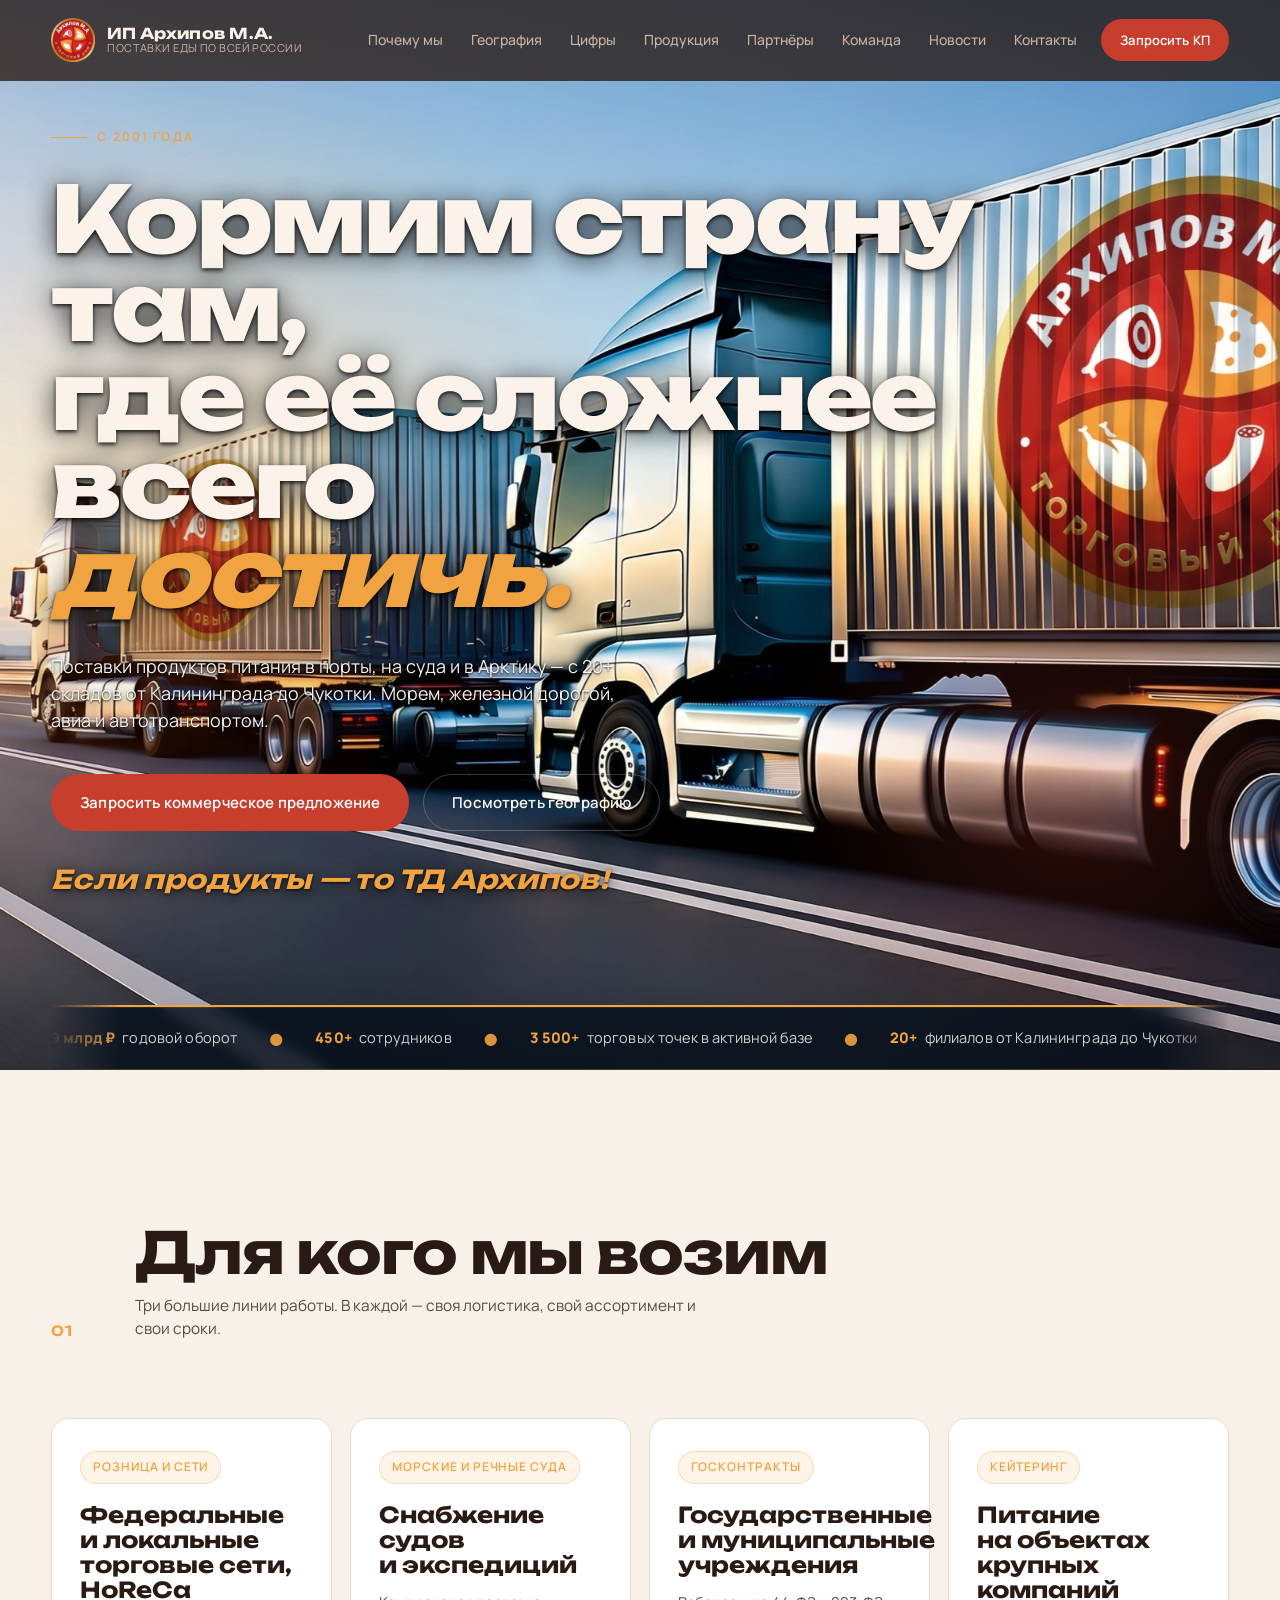
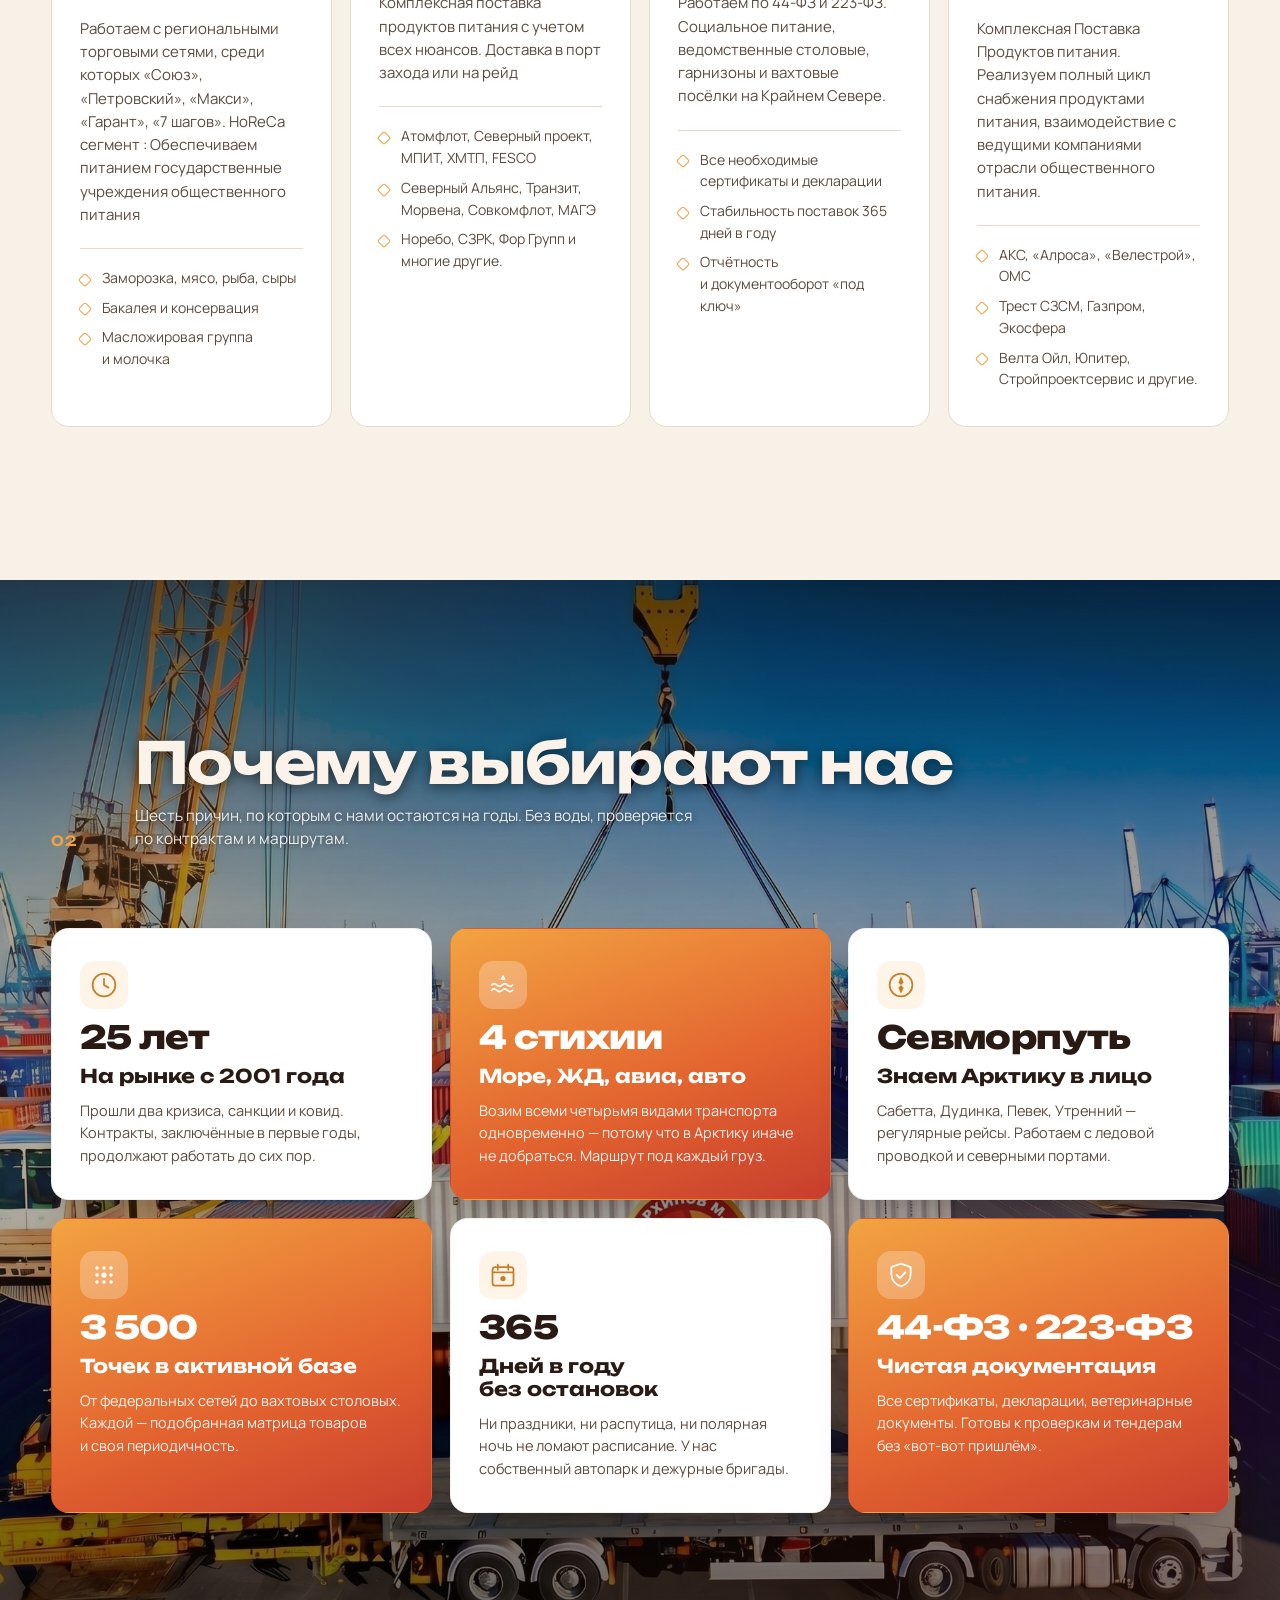
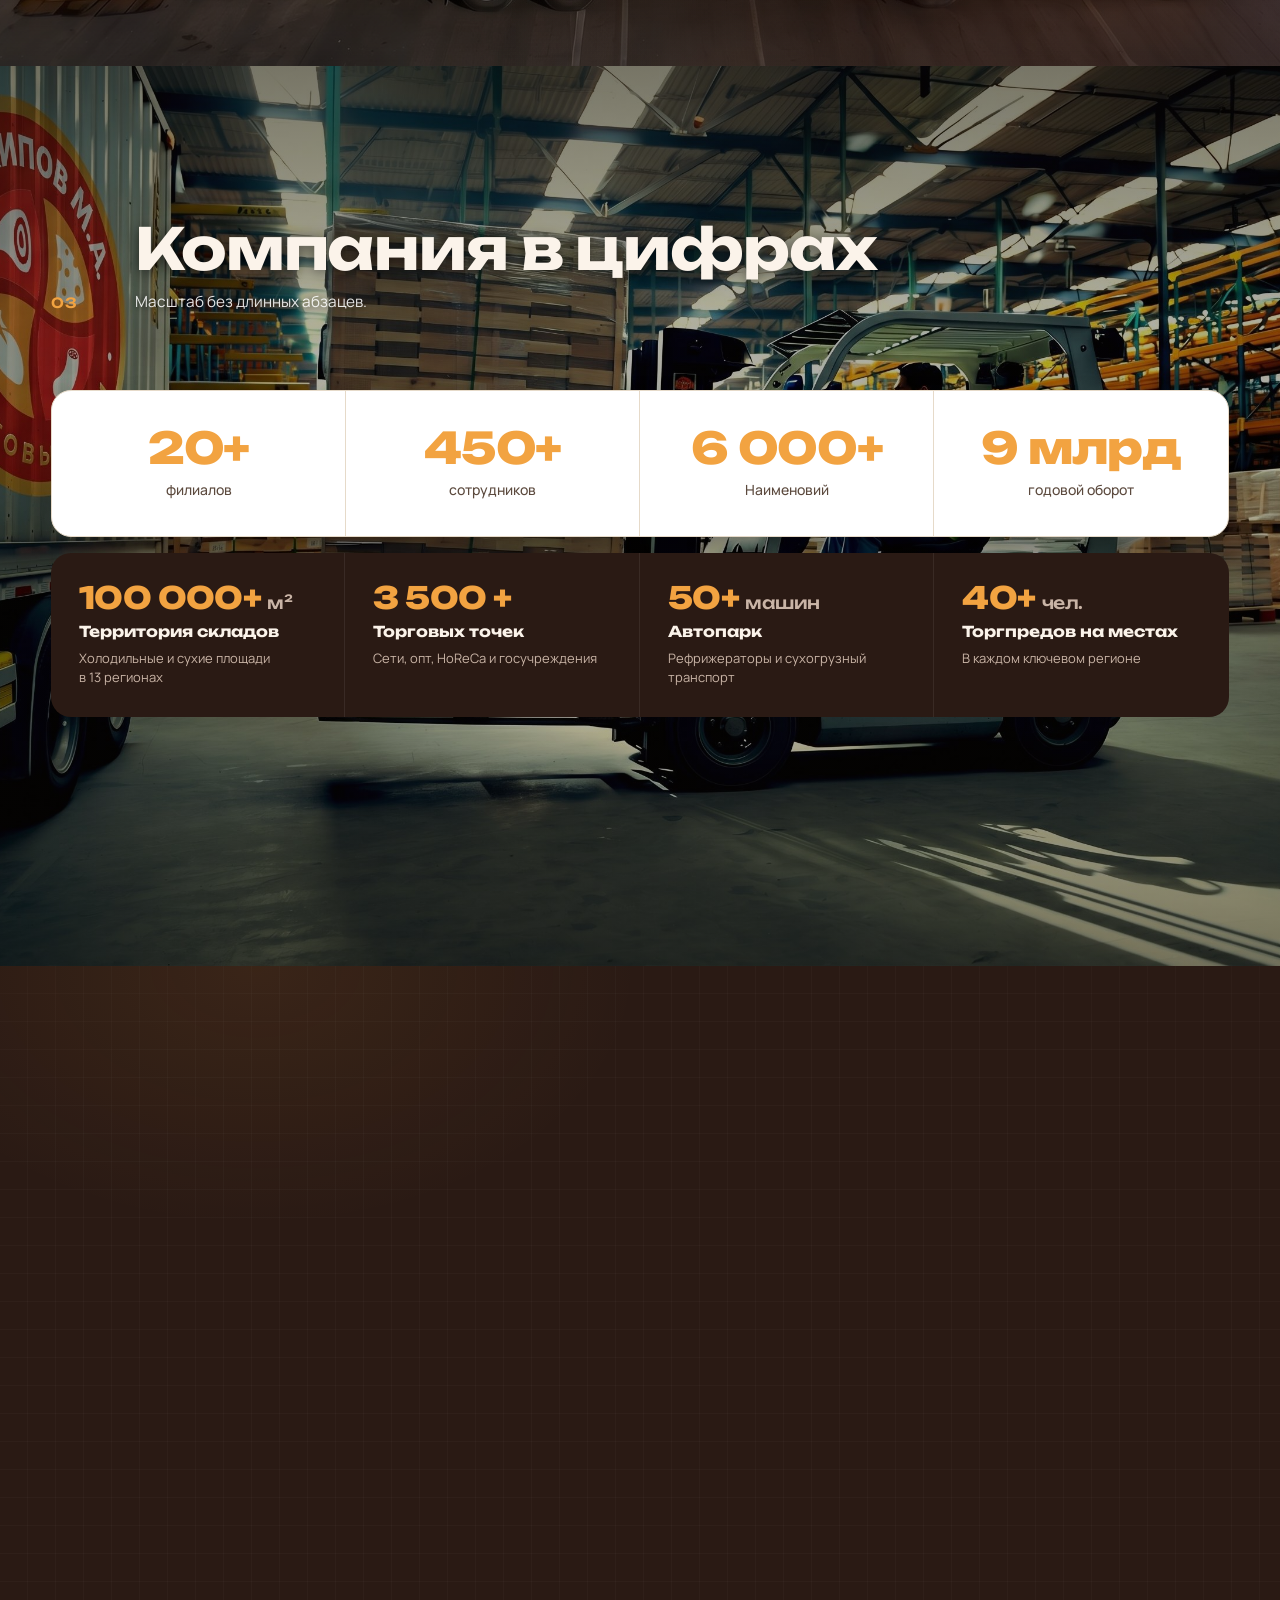
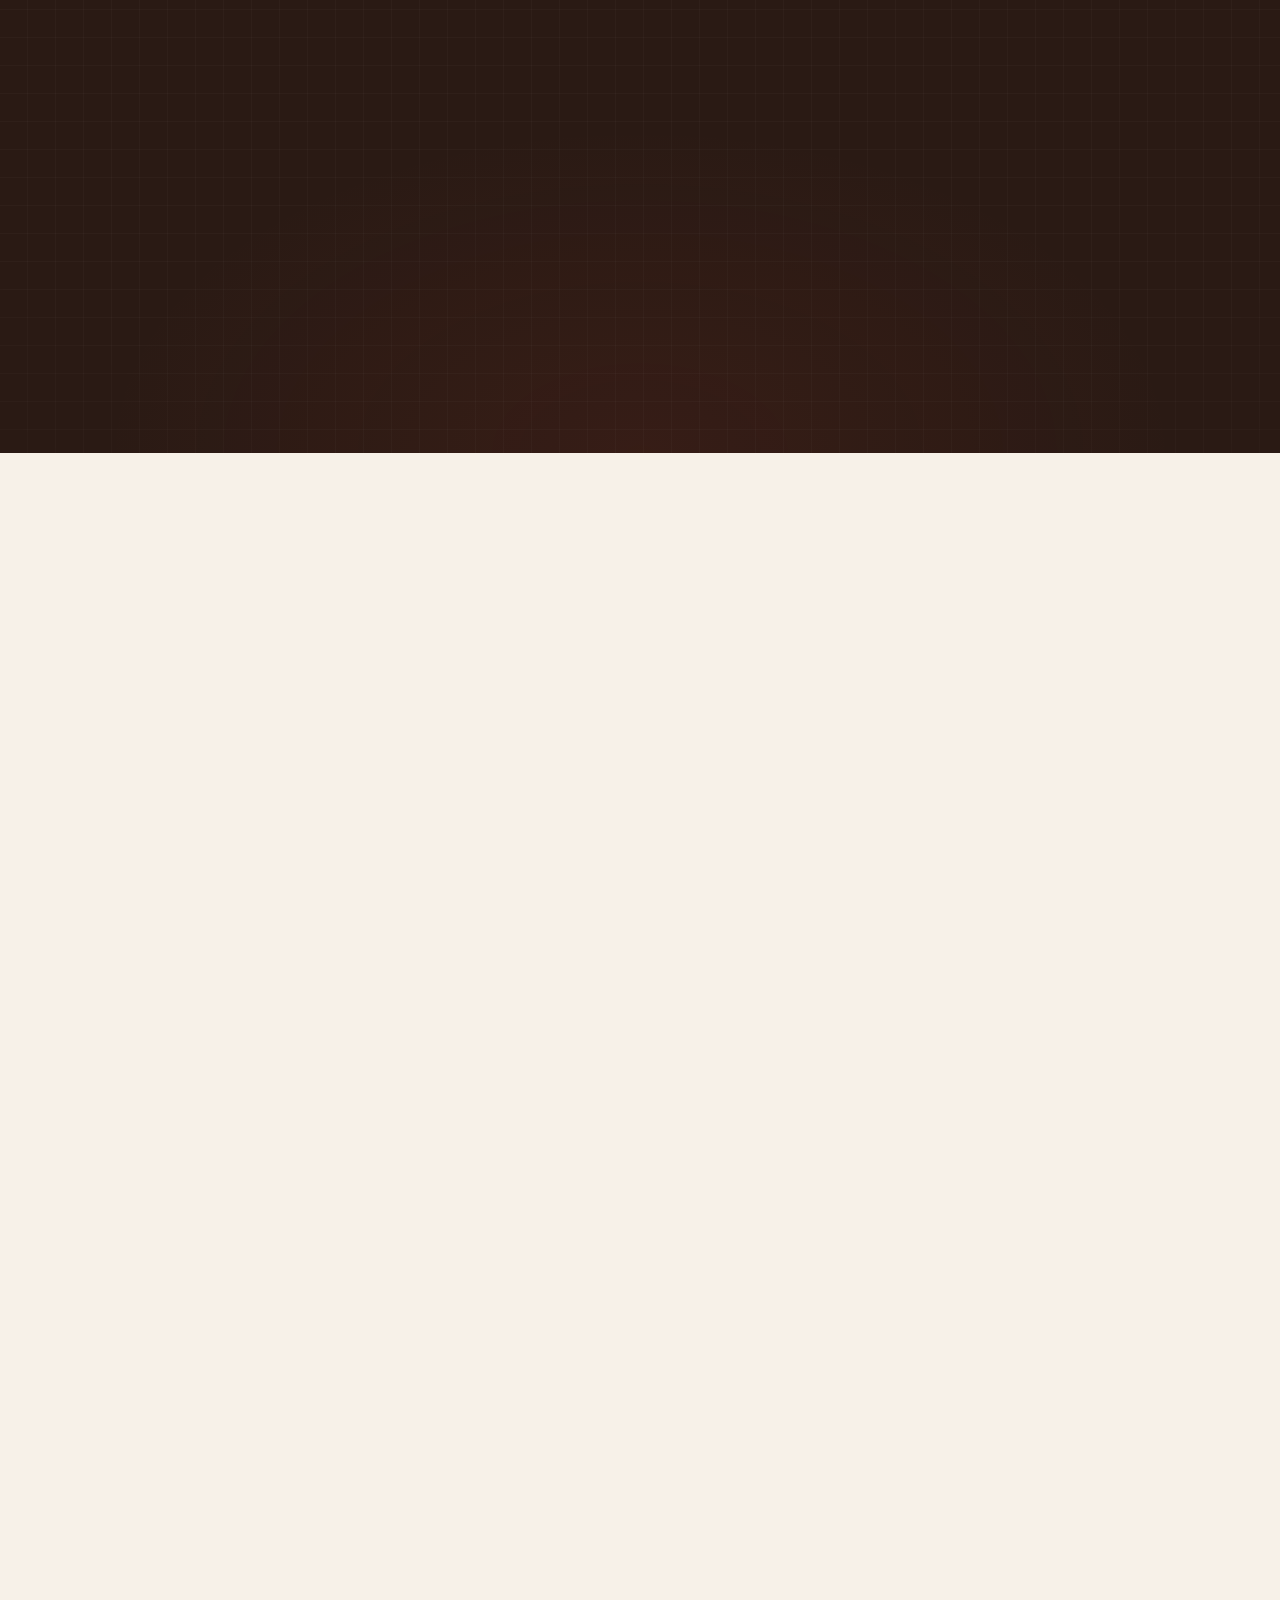
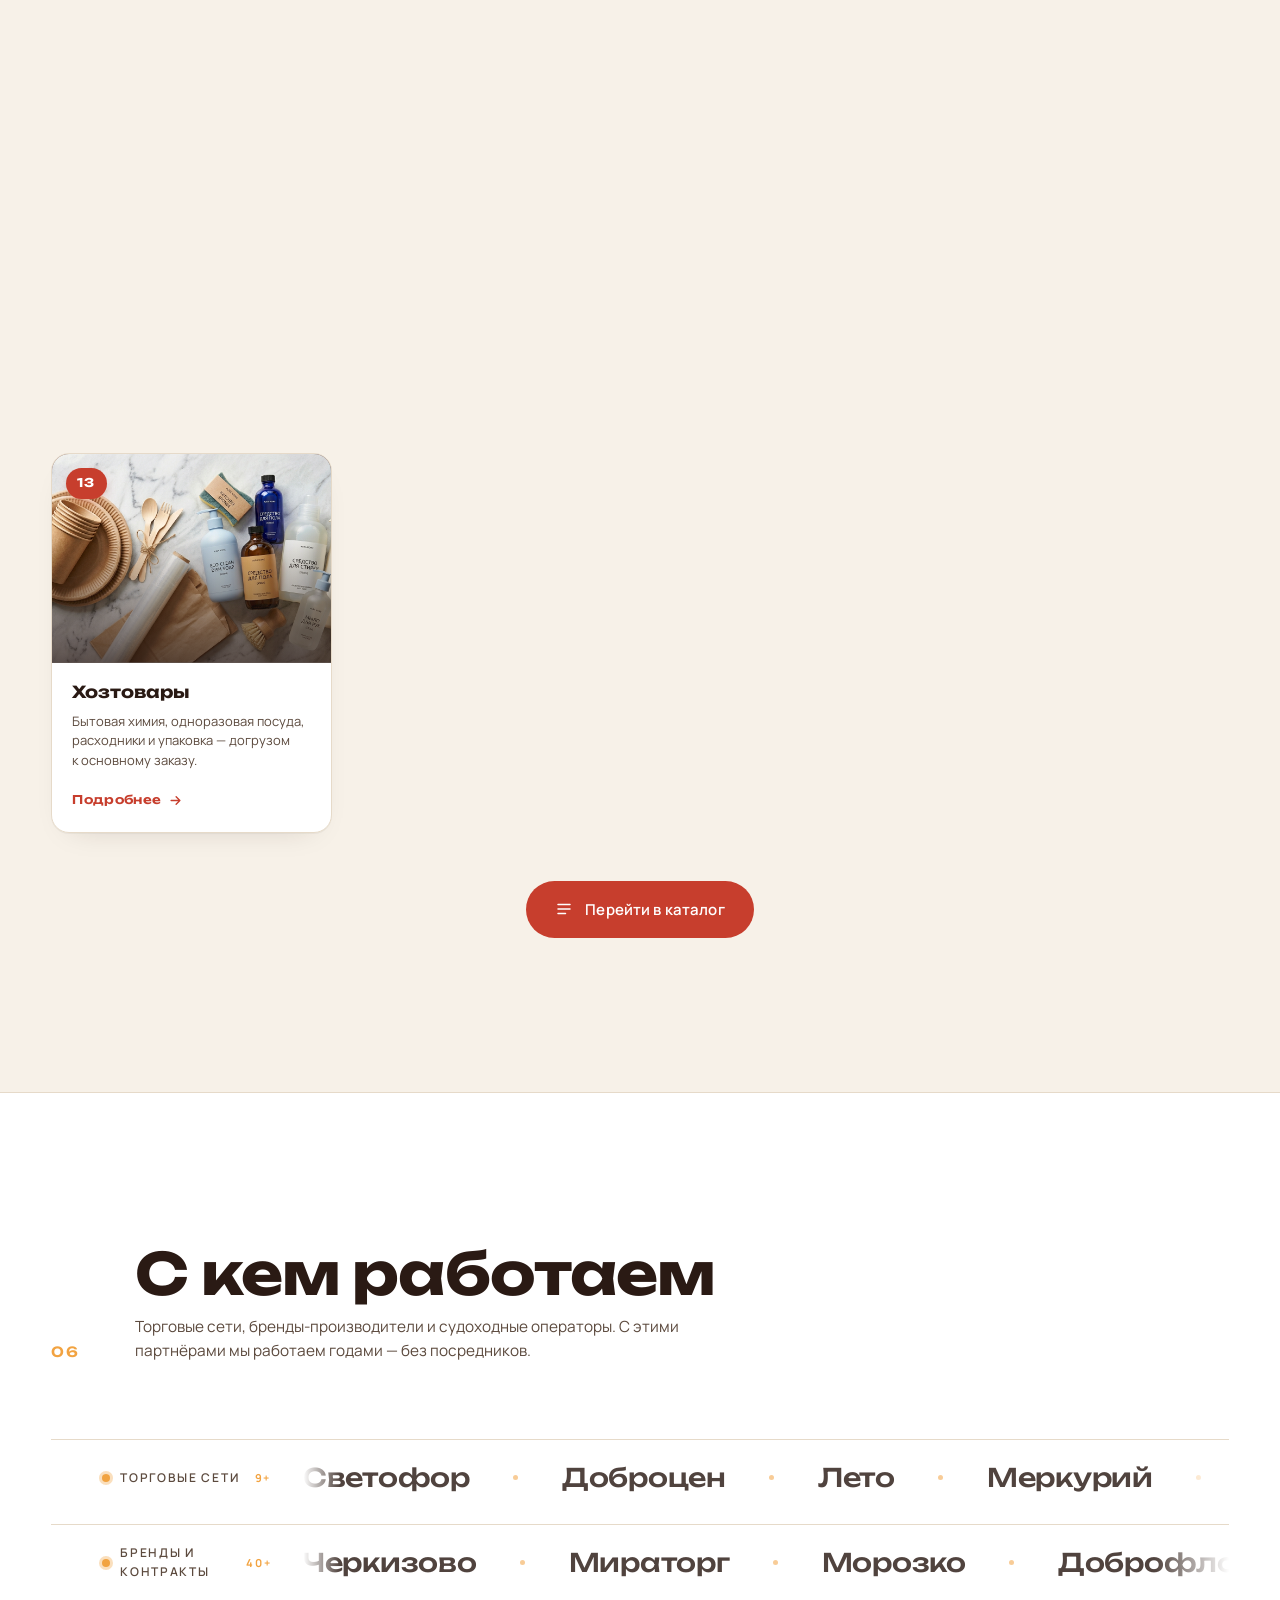
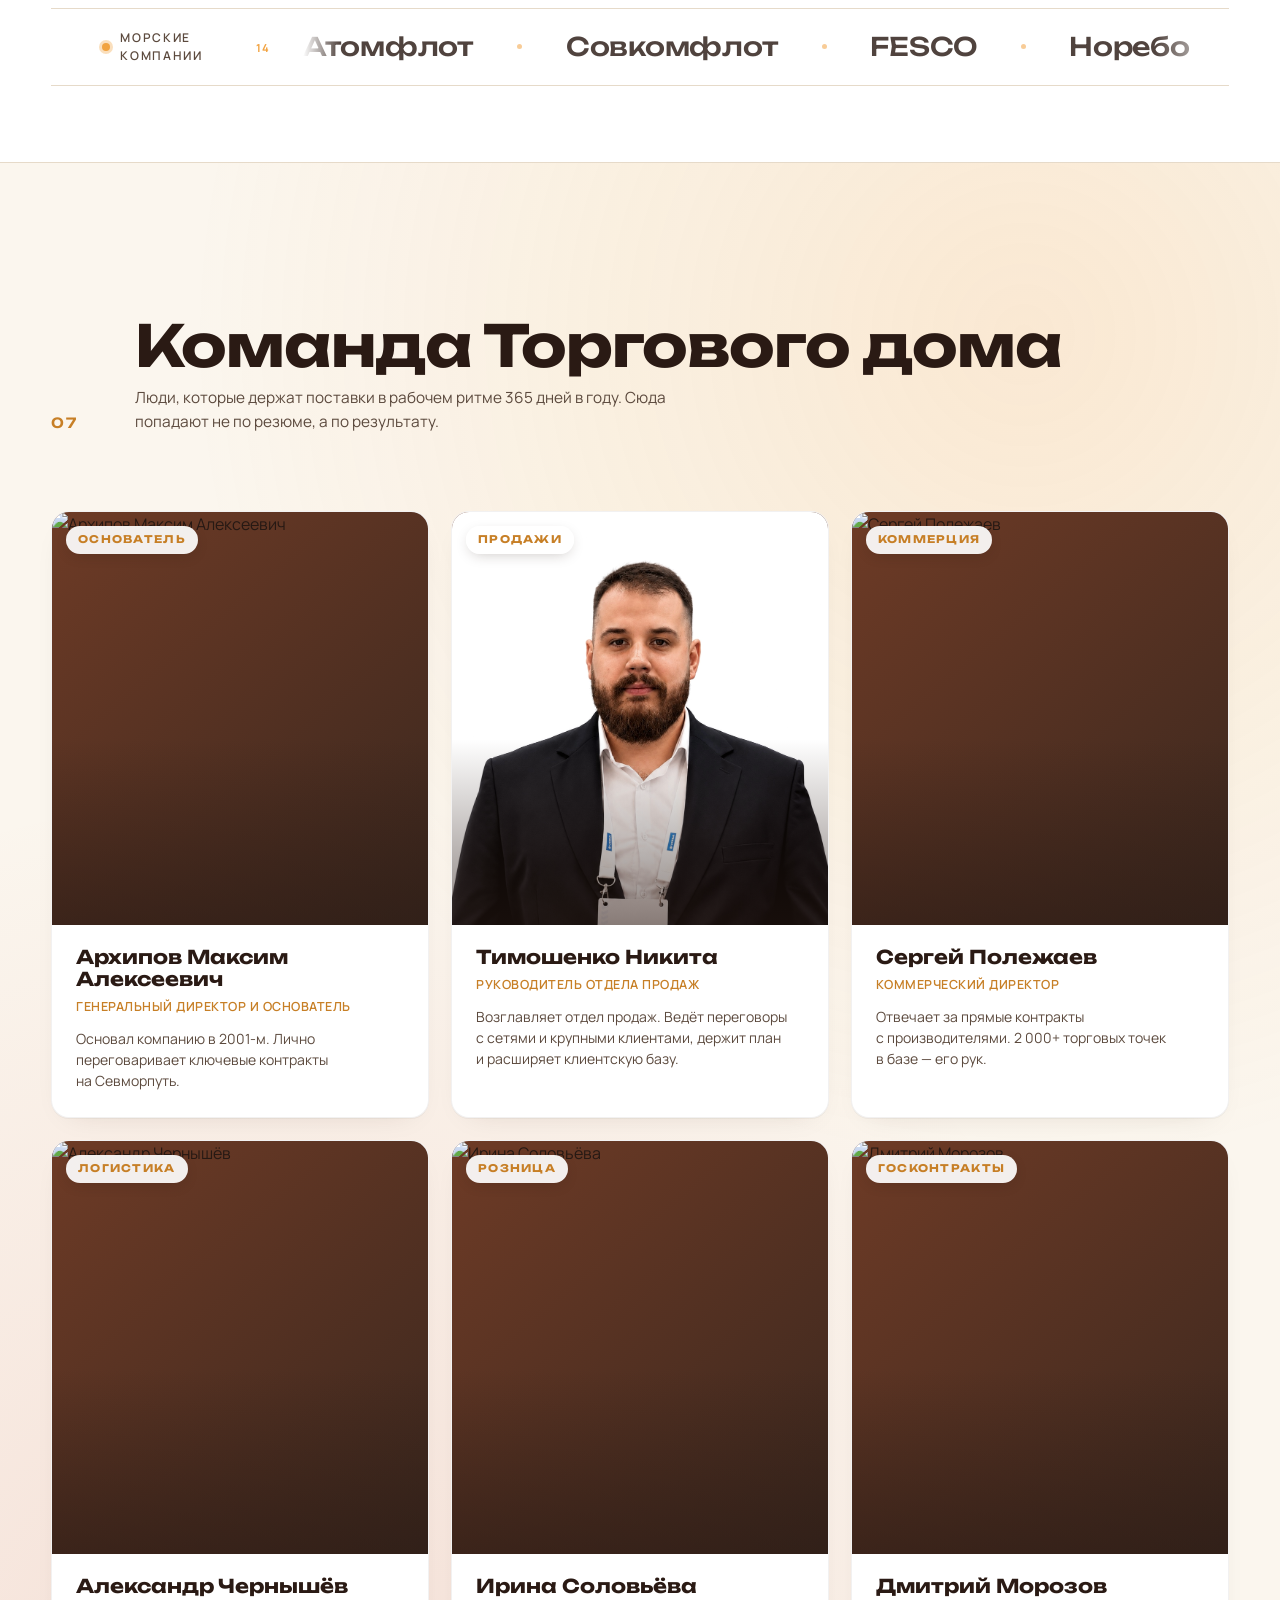
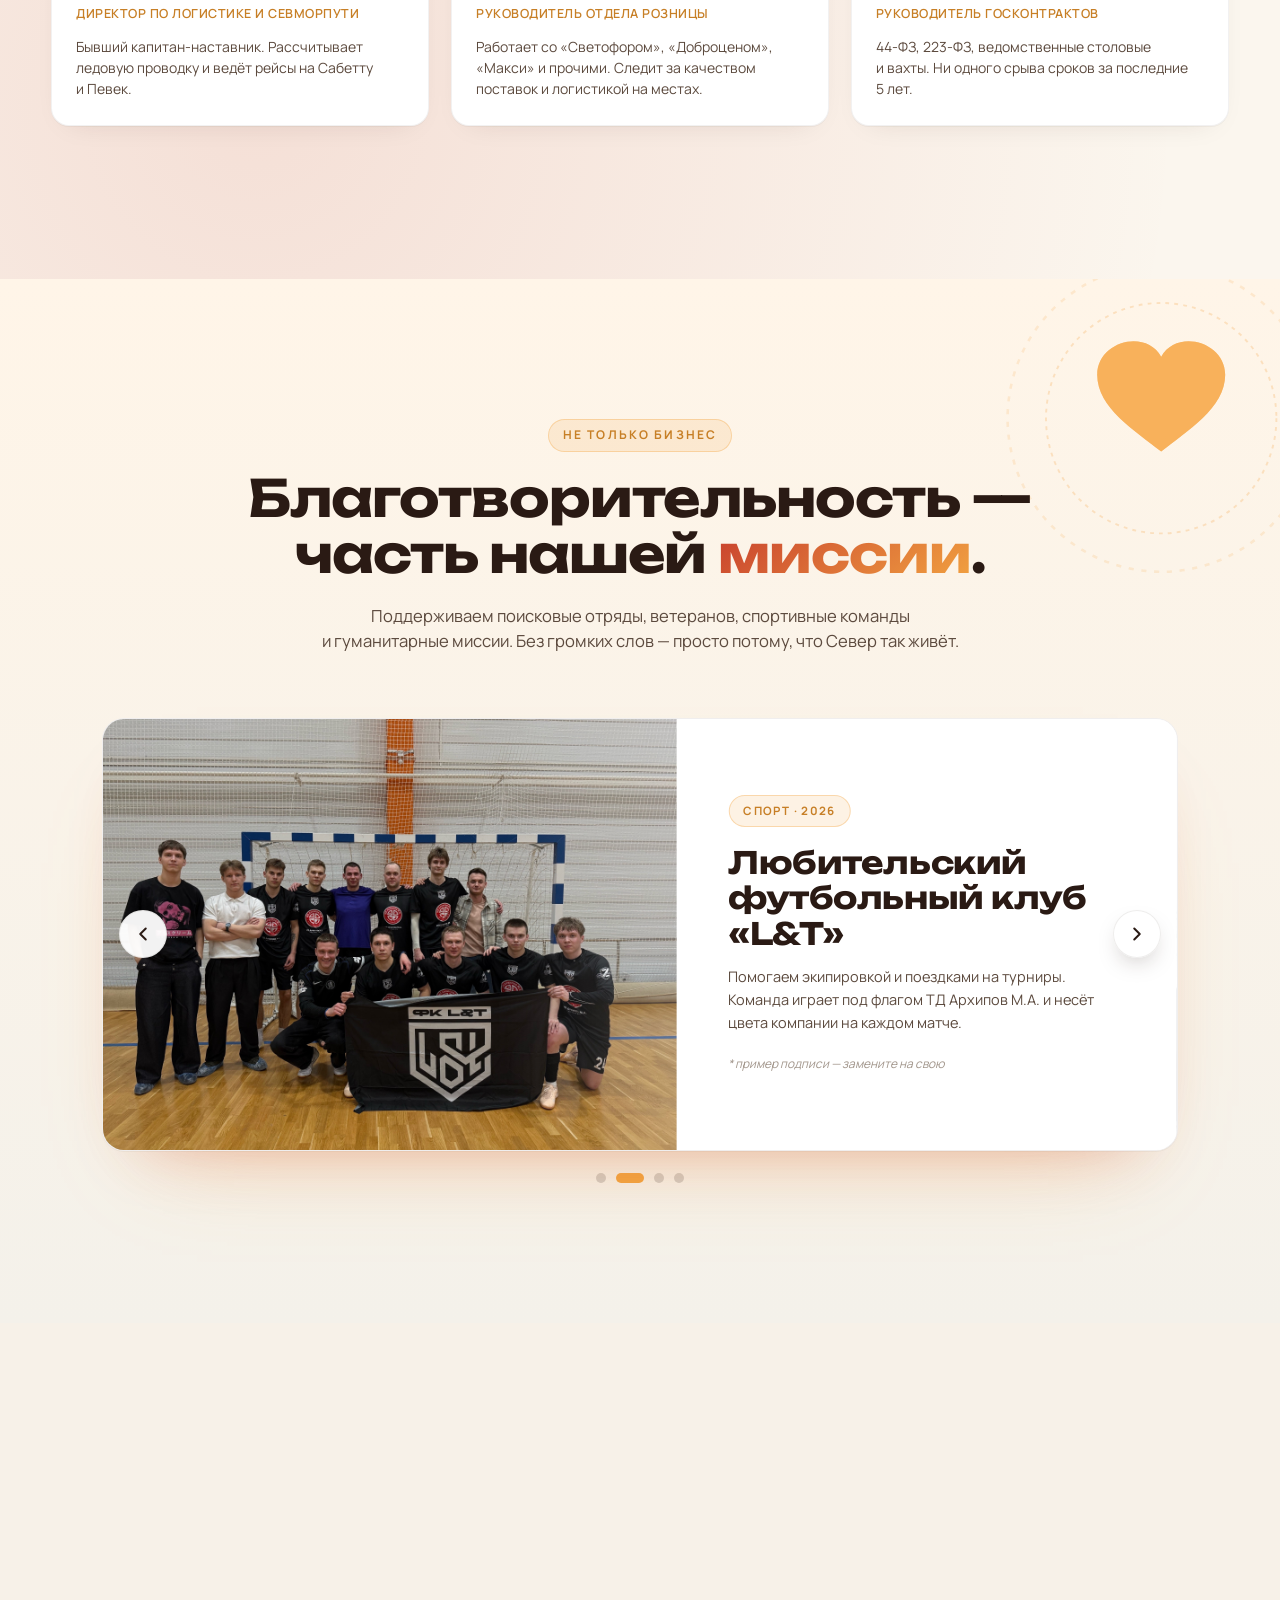
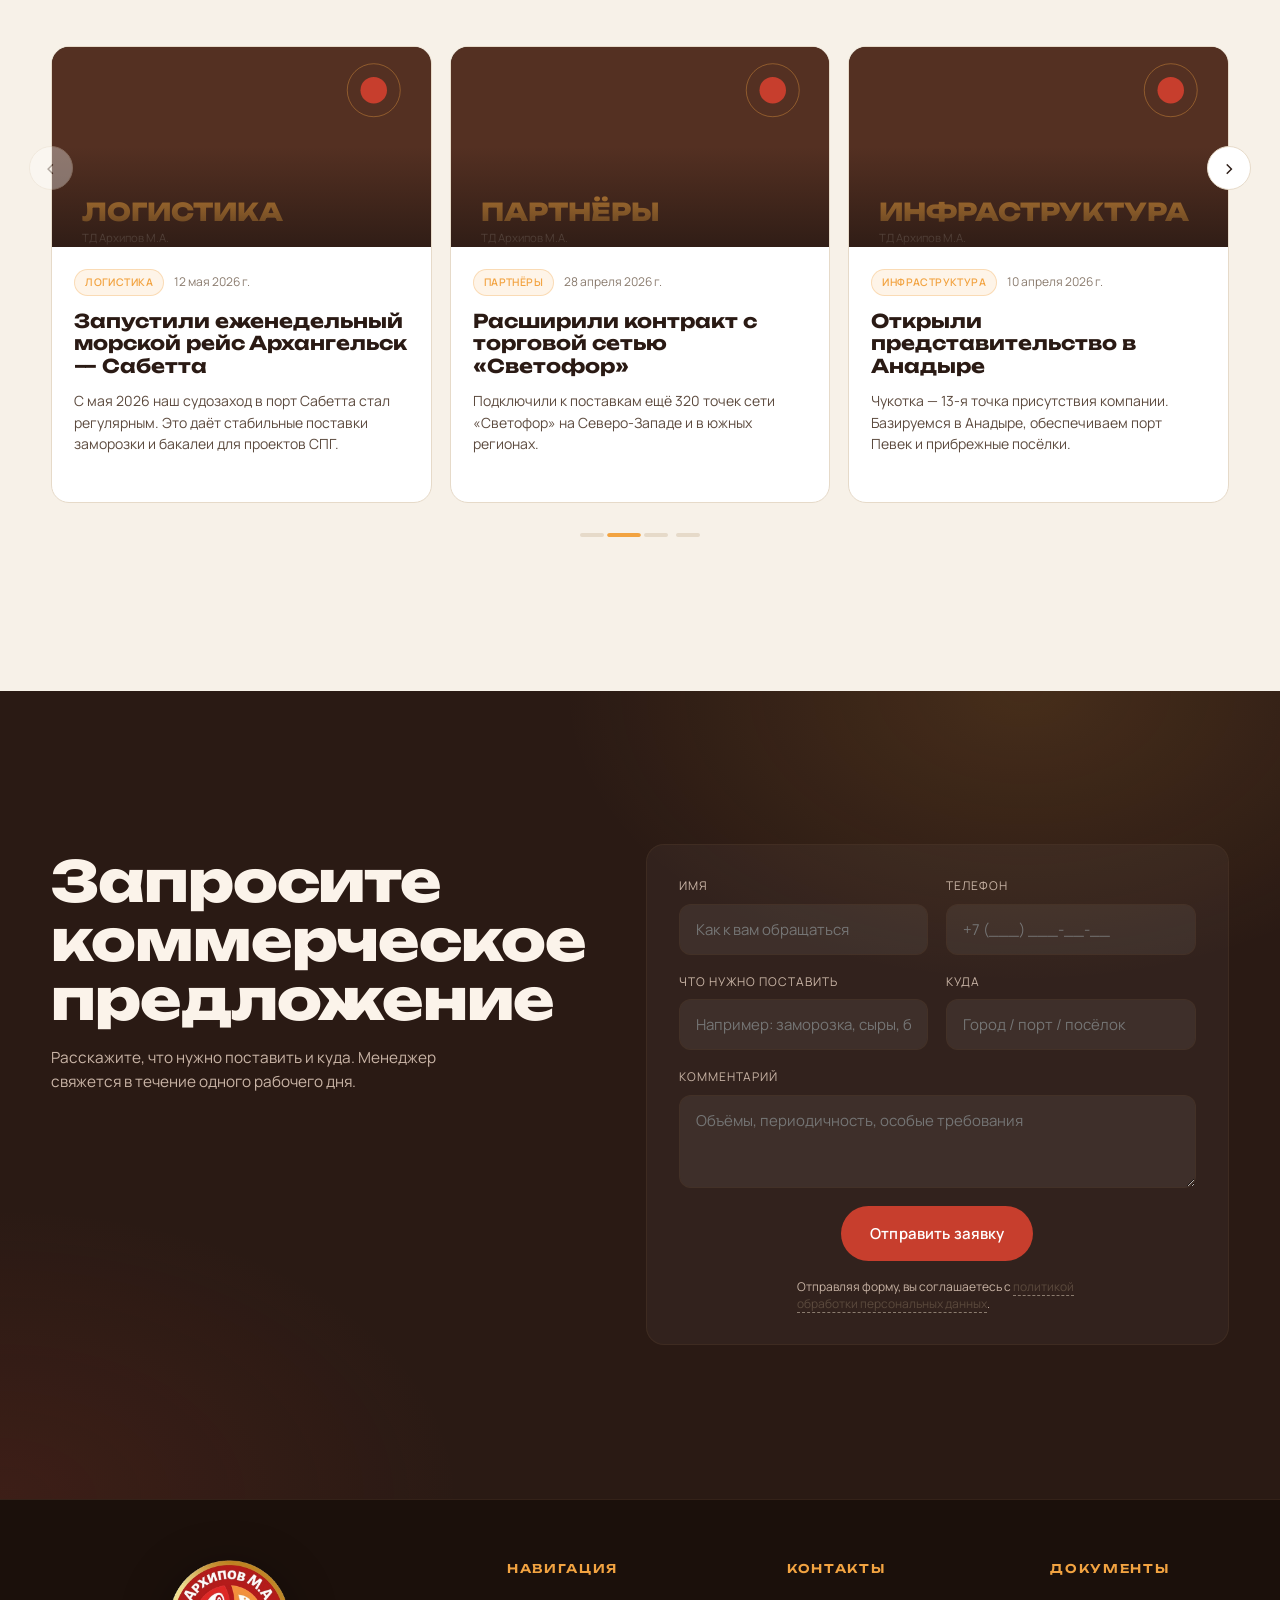
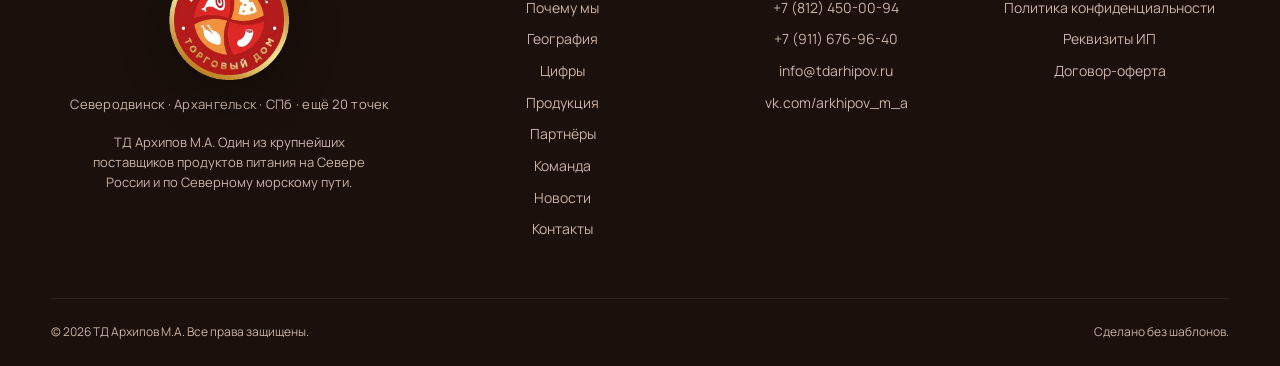
==== index.html @ 5047d207 "Merge branch 'main' of https://github.com/atlas341/Arhipov2" ====
<!DOCTYPE html>
<html lang="ru">
<head>
  <meta charset="UTF-8" />
  <meta name="viewport" content="width=device-width, initial-scale=1.0" />
  <meta name="theme-color" content="#0B1B2B" />
  <meta name="description" content="Торговый дом Архипов М.А. — поставки продуктов питания по всей России, включая Арктику, Крайний Север и удалённые регионы. 20+ филиалов, 9 млрд ₽ оборот, 3500+ торговых точек." />
  <title>Торговый дом Архипов М.А. — поставки продуктов питания по всей России</title>

  <link rel="preconnect" href="https://fonts.googleapis.com" />
  <link rel="preconnect" href="https://fonts.gstatic.com" crossorigin />
  <link href="https://fonts.googleapis.com/css2?family=Manrope:wght@300;400;500;600;700;800&family=Unbounded:wght@500;700;800&display=swap" rel="stylesheet" />

  <link rel="stylesheet" href="assets/css/style.css" />
</head>

<body>
  <!-- ===================== PRELOADER ===================== -->
  <div id="preloader" class="preloader" aria-hidden="false">
    <div class="preloader__bg"></div>
    <div class="preloader__content">
      <div class="preloader__brand">
        <img class="preloader__logo" src="assets/img/logo/logo-round-new.png" alt="ИП Архипов М.А. — Торговый дом" width="160" height="160" />
      </div>
      <ul class="preloader__words" aria-hidden="true">
        <li class="preloader__word">Надёжность</li>
        <li class="preloader__word">Качество</li>
        <li class="preloader__word">Север</li>
      </ul>
      <div class="preloader__loader" aria-hidden="true">
        <div class="preloader__truck">
          <svg viewBox="0 0 192 52" width="146" height="40" fill="none" xmlns="http://www.w3.org/2000/svg">
            <!-- полуприцеп (фура) -->
            <rect x="4" y="10" width="120" height="24" rx="2" fill="#F4EFE6" stroke="#D8CFC0" stroke-width="1"/>
            <!-- рёбра борта прицепа -->
            <g fill="#C0271C" opacity=".12">
              <rect x="20" y="13" width="1.3" height="18"/>
              <rect x="36" y="13" width="1.3" height="18"/>
              <rect x="52" y="13" width="1.3" height="18"/>
              <rect x="68" y="13" width="1.3" height="18"/>
            </g>
            <!-- надпись на борту -->
            <text x="63" y="25" text-anchor="middle" font-family="Arial, Helvetica, sans-serif" font-weight="800" font-size="11" fill="#C0271C" letter-spacing="0.6">ТД Архипов М.А</text>
            <!-- сцепка прицеп-тягач -->
            <rect x="124" y="30" width="6" height="4" fill="#C9BFAE"/>
            <!-- кабина тягача -->
            <path d="M129 34V12c0-2 1.6-3.6 3.6-3.6h20c1.4 0 2.7 1 3.1 2.4 1.1.9 2 2 2.7 3.2l2.3 4.1c1 1.8 2 3.8 2 5.9V34H129z" fill="#F4EFE6" stroke="#D8CFC0" stroke-width="1"/>
            <!-- лобовое стекло -->
            <path d="M155.4 11.2c-.5-1.4-1.8-2-3.2-2H134c-.8 0-1.4.6-1.4 1.4v7.6c0 .8.6 1.5 1.4 1.5h25.2c-.5-1.7-1.3-3.4-2.2-4.9l-1.6-2.6z" fill="#2A1A14" opacity=".42"/>
            <!-- стойка кабины -->
            <rect x="132.4" y="9" width="2.2" height="25" fill="#D8CFC0"/>
            <!-- нос/бампер -->
            <path d="M167 26v6c0 1.1-.9 2-2 2h-2.5V21h.1c2.4 0 4.4 1.8 4.4 4z" fill="#C9BFAE"/>
            <!-- фара -->
            <rect x="161.5" y="18" width="4" height="3.2" rx="1.4" fill="#FFE3B0"/>
            <!-- порог кабины -->
            <rect x="130" y="30" width="32" height="4" rx="1" fill="#D8CFC0"/>
            <!-- тройная ось прицепа (хвост) -->
            <circle cx="30" cy="38" r="8" fill="#2a2018"/><circle cx="30" cy="38" r="3.2" fill="#F4EFE6"/>
            <circle cx="48" cy="38" r="8" fill="#2a2018"/><circle cx="48" cy="38" r="3.2" fill="#F4EFE6"/>
            <circle cx="66" cy="38" r="8" fill="#2a2018"/><circle cx="66" cy="38" r="3.2" fill="#F4EFE6"/>
            <!-- оси тягача (перед + зад) -->
            <circle cx="116" cy="38" r="8" fill="#2a2018"/><circle cx="116" cy="38" r="3.2" fill="#F4EFE6"/>
            <circle cx="148" cy="38" r="8" fill="#2a2018"/><circle cx="148" cy="38" r="3.2" fill="#F4EFE6"/>
          </svg>
        </div>
        <div class="preloader__progress"><span></span></div>
      </div>
    </div>
  </div>

  <!-- ===================== HEADER ===================== -->
  <header class="site-header" id="siteHeader">
    <a href="#" class="logo" aria-label="ИП Архипов М.А. — Торговый дом">
      <img class="logo__img" src="assets/img/logo/logo-round-new.png" alt="" aria-hidden="true" width="44" height="44" />
      <span>
        <strong>ИП Архипов М.А.</strong>
        <em>Поставки еды по всей России</em>
      </span>
    </a>
       <nav class="site-header__nav">
      <img class="site-header__nav-logo" src="assets/img/logo/logo-round-new.png" alt="ИП Архипов М.А." width="128" height="128" />
      <a href="#why">Почему мы</a>
      <a href="#map">География</a>
      <a href="#numbers">Цифры</a>
      <a href="products.html">Продукция</a>
      <a href="#partners">Партнёры</a>
      <a href="#team">Команда</a>
      <a href="#news">Новости</a>
      <a href="#contact">Контакты</a>
    </nav>
    <a href="#contact" class="btn btn--solid header-cta">Запросить КП</a>
    <button class="site-header__burger" id="burgerBtn" aria-label="Меню" aria-expanded="false">
      <span></span><span></span><span></span>
    </button>
  </header>

  <!-- ===================== HERO ===================== -->
  <section class="hero" id="hero">
    <div class="hero__grid" aria-hidden="true"></div>
    <div class="hero__glow" aria-hidden="true"></div>
    <div class="hero__noise" aria-hidden="true"></div>

    <div class="hero__inner">
      <p class="hero__eyebrow">с 2001 года</p>
      <h1 class="hero__title">
        <span class="hero__title-line">Кормим страну там,</span>
        <span class="hero__title-line">где её сложнее всего</span>
        <span class="hero__title-line hero__title-line--accent">достичь.</span>
      </h1>
      <p class="hero__lede">
        Поставки продуктов питания в порты, на суда и в Арктику — с 20+ складов
        от&nbsp;Калининграда до&nbsp;Чукотки. Морем, железной&nbsp;дорогой, авиа&nbsp;и&nbsp;автотранспортом.
      </p>

      <div class="hero__cta-row">
        <a href="#contact" class="btn btn--solid btn--lg">Запросить коммерческое предложение</a>
        <a href="#map" class="btn btn--ghost btn--lg">Посмотреть географию</a>
      </div>

      <p class="hero__slogan">Если продукты&nbsp;— то&nbsp;ТД&nbsp;Архипов!</p>
    </div>

    <!-- Тикер фактов -->
    <div class="ticker" aria-hidden="true">
      <div class="ticker__track">
        <span class="ticker__item"><b>9&nbsp;млрд&nbsp;₽</b> годовой оборот</span>
        <span class="ticker__sep">●</span>
        <span class="ticker__item"><b>450+</b> сотрудников</span>
        <span class="ticker__sep">●</span>
        <span class="ticker__item"><b>3&nbsp;500+</b> торговых точек в активной базе</span>
        <span class="ticker__sep">●</span>
        <span class="ticker__item"><b>20+</b> филиалов от&nbsp;Калининграда до&nbsp;Чукотки</span>
        <span class="ticker__sep">●</span>
        <span class="ticker__item"><b>100&nbsp;000&nbsp;м²</b> складов</span>
        <span class="ticker__sep">●</span>
        <span class="ticker__item"><b>50+</b> единиц техники</span>
        <span class="ticker__sep">●</span>
        <span class="ticker__item"><b>40+</b> торговых представителей на&nbsp;местах</span>
        <span class="ticker__sep">●</span>

        <!-- дубль для бесшовной прокрутки -->
        <span class="ticker__item"><b>9&nbsp;млрд&nbsp;₽</b> годовой оборот</span>
        <span class="ticker__sep">●</span>
        <span class="ticker__item"><b>450+</b> сотрудников</span>
        <span class="ticker__sep">●</span>
        <span class="ticker__item"><b>3&nbsp;500+</b> торговых точек в активной базе</span>
        <span class="ticker__sep">●</span>
        <span class="ticker__item"><b>50+</b> филиалов от&nbsp;Калининграда до&nbsp;Чукотки</span>
        <span class="ticker__sep">●</span>
        <span class="ticker__item"><b>100&nbsp;000&nbsp;м²</b> складов</span>
        <span class="ticker__sep">●</span>
        <span class="ticker__item"><b>50+</b> единиц техники</span>
        <span class="ticker__sep">●</span>
        <span class="ticker__item"><b>20</b> торговых представителей на&nbsp;местах</span>
        <span class="ticker__sep">●</span>
      </div>
    </div>
  </section>

  <!-- ===================== STORIES ===================== -->

  <!-- ============== SCROLL STACK ============== -->
  <div class="section-stack">
  <section class="stories" id="stories">
    <header class="section-head">
      <span class="section-head__num">01</span>
      <h2 class="section-head__title">Для кого мы возим</h2>
      <p class="section-head__lede">Три большие линии работы. В каждой — своя логистика, свой ассортимент и свои сроки.</p>
    </header>

    <div class="stories__grid">
      <article class="story">
        <div class="story__tag">Розница и&nbsp;сети</div>
        <h3 class="story__title">Федеральные и&nbsp;локальные торговые сети, HoReCa</h3>
        <p>Работаем с региональными торговыми сетями,
          среди которых «Союз», «Петровский»,
          «Макси», «Гарант», «7 шагов».
          HoReCa сегмент : Обеспечиваем
          питанием государственные
          учреждения общественного питания</p>
        <ul>
          <li>Заморозка, мясо, рыба, сыры</li>
          <li>Бакалея и&nbsp;консервация</li>
          <li>Масложировая группа и&nbsp;молочка</li>
        </ul>
      </article>

      <article class="story">
        <div class="story__tag">Морские и&nbsp;речные суда</div>
        <h3 class="story__title">Снабжение судов и&nbsp;экспедиций</h3>
        <p>Комплексная поставка продуктов питания с учетом всех нюансов. Доставка в порт захода или на рейд </p>
        <ul>
          <li>Атомфлот, Северный проект, МПИТ, ХМТП, FESCO</li>
          <li>Северный Альянс, Транзит, Морвена, Совкомфлот, МАГЭ</li>
          <li>Норебо, СЗРК, Фор Групп и многие другие.</li>
        </ul>
      </article>

      <article class="story">
        <div class="story__tag">Госконтракты</div>
        <h3 class="story__title">Государственные и&nbsp;муниципальные учреждения</h3>
        <p>Работаем по&nbsp;44-ФЗ и&nbsp;223-ФЗ. Социальное питание, ведомственные столовые, гарнизоны и&nbsp;вахтовые посёлки на&nbsp;Крайнем Севере.</p>
        <ul>
          <li>Все необходимые сертификаты и&nbsp;декларации</li>
          <li>Стабильность поставок 365 дней в&nbsp;году</li>
          <li>Отчётность и&nbsp;документооборот «под ключ»</li>
        </ul>
      </article>

      <article class="story">
        <div class="story__tag">Кейтеринг</div>
        <h3 class="story__title">Питание на&nbsp;объектах крупных компаний</h3>
        <p>Комплексная Поставка
Продуктов питания. Реализуем полный цикл снабжения продуктами питания, взаимодействие с ведущими компаниями отрасли
общественного питания.</p>
        <ul>
          <li>АКС, «Алроса», «Велестрой», ОМС</li>
          <li>Трест СЗСМ, Газпром, Экосфера</li>
          <li>Велта Ойл, Юпитер, Стройпроектсервис и другие.</li>
        </ul>
      </article>
    </div>
  </section>

  <section class="why" id="why">
    <div class="why__bg" aria-hidden="true"></div>
    <header class="section-head section-head--on-light">
      <span class="section-head__num">02</span>
      <h2 class="section-head__title">Почему выбирают нас</h2>
      <p class="section-head__lede">Шесть причин, по которым с&nbsp;нами остаются на&nbsp;годы. Без воды, проверяется по&nbsp;контрактам и&nbsp;маршрутам.</p>
    </header>

    <div class="why__grid">
      <article class="why-card">
        <div class="why-card__icon" aria-hidden="true">
          <svg viewBox="0 0 32 32" fill="none"><circle cx="16" cy="16" r="13" stroke="currentColor" stroke-width="2"/><path d="M16 9v7l5 3" stroke="currentColor" stroke-width="2" stroke-linecap="round" stroke-linejoin="round"/></svg>
        </div>
        <div class="why-card__num">25 лет</div>
        <h3>На рынке с&nbsp;2001&nbsp;года</h3>
        <p>Прошли два кризиса, санкции и&nbsp;ковид. Контракты, заключённые в&nbsp;первые годы, продолжают работать до&nbsp;сих пор.</p>
      </article>

      <article class="why-card why-card--accent">
        <div class="why-card__icon" aria-hidden="true">
          <svg viewBox="0 0 32 32" fill="none"><path d="M3 22c2-2 4-2 6 0s4 2 6 0 4-2 6 0 4 2 6 0M3 16c2-2 4-2 6 0s4 2 6 0 4-2 6 0 4 2 6 0" stroke="currentColor" stroke-width="2" stroke-linecap="round"/><path d="M16 4l3 6h-6l3-6z" fill="currentColor"/></svg>
        </div>
        <div class="why-card__num">4 стихии</div>
        <h3>Море, ЖД, авиа, авто</h3>
        <p>Возим всеми четырьмя видами транспорта одновременно — потому что в&nbsp;Арктику иначе не&nbsp;добраться. Маршрут под&nbsp;каждый груз.</p>
      </article>

      <article class="why-card">
        <div class="why-card__icon" aria-hidden="true">
          <svg viewBox="0 0 32 32" fill="none"><circle cx="16" cy="16" r="13" stroke="currentColor" stroke-width="2"/><path d="M16 6l3 7-3 3-3-3 3-7zM16 26l3-7-3-3-3 3 3 7z" fill="currentColor"/></svg>
        </div>
        <div class="why-card__num">Севморпуть</div>
        <h3>Знаем Арктику в&nbsp;лицо</h3>
        <p>Сабетта, Дудинка, Певек, Утренний&nbsp;— регулярные рейсы. Работаем с&nbsp;ледовой проводкой и&nbsp;северными портами.</p>
      </article>

      <article class="why-card why-card--accent">
        <div class="why-card__icon" aria-hidden="true">
          <svg viewBox="0 0 32 32" fill="none"><circle cx="8" cy="8" r="2" fill="currentColor"/><circle cx="16" cy="8" r="2" fill="currentColor"/><circle cx="24" cy="8" r="2" fill="currentColor"/><circle cx="8" cy="16" r="2" fill="currentColor"/><circle cx="16" cy="16" r="3" fill="currentColor"/><circle cx="24" cy="16" r="2" fill="currentColor"/><circle cx="8" cy="24" r="2" fill="currentColor"/><circle cx="16" cy="24" r="2" fill="currentColor"/><circle cx="24" cy="24" r="2" fill="currentColor"/></svg>
        </div>
        <div class="why-card__num">3 500</div>
        <h3>Точек в&nbsp;активной базе</h3>
        <p>От&nbsp;федеральных сетей до&nbsp;вахтовых столовых. Каждой&nbsp;— подобранная матрица товаров и&nbsp;своя периодичность.</p>
      </article>

      <article class="why-card">
        <div class="why-card__icon" aria-hidden="true">
          <svg viewBox="0 0 32 32" fill="none"><rect x="4" y="7" width="24" height="21" rx="3" stroke="currentColor" stroke-width="2"/><path d="M4 13h24" stroke="currentColor" stroke-width="2"/><path d="M10 4v6M22 4v6" stroke="currentColor" stroke-width="2" stroke-linecap="round"/><circle cx="16" cy="20" r="3" fill="currentColor"/></svg>
        </div>
        <div class="why-card__num">365</div>
        <h3>Дней в&nbsp;году без&nbsp;остановок</h3>
        <p>Ни&nbsp;праздники, ни&nbsp;распутица, ни&nbsp;полярная ночь не&nbsp;ломают расписание. У&nbsp;нас собственный автопарк и&nbsp;дежурные бригады.</p>
      </article>

      <article class="why-card why-card--accent">
        <div class="why-card__icon" aria-hidden="true">
          <svg viewBox="0 0 32 32" fill="none"><path d="M16 3l11 4v8c0 7-5 12-11 14-6-2-11-7-11-14V7l11-4z" stroke="currentColor" stroke-width="2" stroke-linejoin="round"/><path d="M11 16l3.5 3.5L21 13" stroke="currentColor" stroke-width="2.2" stroke-linecap="round" stroke-linejoin="round"/></svg>
        </div>
        <div class="why-card__num">44-ФЗ · 223-ФЗ</div>
        <h3>Чистая документация</h3>
        <p>Все сертификаты, декларации, ветеринарные документы. Готовы к&nbsp;проверкам и&nbsp;тендерам без&nbsp;«вот-вот пришлём».</p>
      </article>
    </div>
  </section>

  <section class="numbers" id="numbers">
    <span class="brand-watermark brand-watermark--bl" aria-hidden="true"></span>
    <header class="section-head">
      <span class="section-head__num">03</span>
      <h2 class="section-head__title">Компания в&nbsp;цифрах</h2>
      <p class="section-head__lede">Масштаб без длинных абзацев.</p>
    </header>

    <!-- горизонтальная полоса ключевых цифр -->
    <div class="num-strip">
      <div class="num-strip__item">
        <span class="num-strip__value" data-count-to="20" data-suffix="+">0</span>
        <span class="num-strip__label">филиалов</span>
      </div>
      <div class="num-strip__sep" aria-hidden="true"></div>
      <div class="num-strip__item">
        <span class="num-strip__value" data-count-to="450" data-suffix="+">0</span>
        <span class="num-strip__label">сотрудников</span>
      </div>
      <div class="num-strip__sep" aria-hidden="true"></div>
      <div class="num-strip__item">
        <span class="num-strip__value" data-count-to="6000" data-suffix="+">0</span>
        <span class="num-strip__label">Наименовий</span>
      </div>
      <div class="num-strip__sep" aria-hidden="true"></div>
      <div class="num-strip__item">
        <span class="num-strip__value" data-count-to="9" data-suffix=" млрд">0</span>
        <span class="num-strip__label">годовой оборот</span>
      </div>
    </div>

    <!-- тёмная плашка инфраструктуры -->
    <div class="infra-strip">
      <div class="infra-strip__item">
        <span class="infra-strip__num">100 000+ <em>м²</em></span>
        <span class="infra-strip__title">Территория складов</span>
        <span class="infra-strip__desc">Холодильные и&nbsp;сухие площади в&nbsp;13&nbsp;регионах</span>
      </div>
      <div class="infra-strip__item">
        <span class="infra-strip__num">3 500 +</span>
        <span class="infra-strip__title">Торговых точек</span>
        <span class="infra-strip__desc">Сети, опт, HoReCa и&nbsp;госучреждения</span>
      </div>
      <div class="infra-strip__item">
        <span class="infra-strip__num">50+ <em>машин</em></span>
        <span class="infra-strip__title">Автопарк</span>
        <span class="infra-strip__desc">Рефрижераторы и&nbsp;сухогрузный транспорт</span>
      </div>
      <div class="infra-strip__item">
        <span class="infra-strip__num">40+ <em>чел.</em></span>
        <span class="infra-strip__title">Торгпредов на&nbsp;местах</span>
        <span class="infra-strip__desc">В&nbsp;каждом ключевом регионе</span>
      </div>
    </div>
  </section>

  <section class="map-section" id="map">
      <header class="section-head section-head--light">
        <span class="section-head__num">04</span>
        <h2 class="section-head__title">География поставок</h2>
        <p class="section-head__lede">20+ филиалов и&nbsp;представительств. Маршруты — морем, железной&nbsp;дорогой, авиа и&nbsp;автотранспортом. Переключайте режимы — линии перерисовываются.</p>
      </header>

      <div class="map">
        <div class="map__controls" role="tablist" aria-label="Тип транспорта">
          <button class="map__mode is-active" data-mode="all" role="tab" aria-selected="true">
            <span class="map__mode-icon">●</span> Все маршруты
          </button>
          <button class="map__mode" data-mode="sea" role="tab" aria-selected="false">
            <span class="map__mode-icon">~</span> Морем
          </button>
          <button class="map__mode" data-mode="rail" role="tab" aria-selected="false">
            <span class="map__mode-icon">⫶</span> ЖД
          </button>
          <button class="map__mode" data-mode="air" role="tab" aria-selected="false">
            <span class="map__mode-icon">^</span> Авиа
          </button>
          <button class="map__mode" data-mode="road" role="tab" aria-selected="false">
            <span class="map__mode-icon">▭</span> Автотранспортом
          </button>
        </div>

        <div class="map__stage">
          <div class="map__svg-wrap" id="mapSvgWrap" aria-label="Карта России с филиалами"></div>
          <aside class="map__panel" id="mapPanel" aria-live="polite">
            <p class="map__panel-hint">Наведите курсор на&nbsp;точку — увидите карточку филиала.</p>
          </aside>
        </div>

        <div class="map__legend">
          <span class="map__legend-item"><i class="map__legend-dot map__legend-dot--hq"></i> Головной офис</span>
          <span class="map__legend-item"><i class="map__legend-dot map__legend-dot--warehouse"></i> Склад</span>
          <span class="map__legend-item"><i class="map__legend-dot map__legend-dot--office"></i> Представительство</span>
          <span class="map__legend-item"><i class="map__legend-dot map__legend-dot--dest"></i> Точка доставки</span>
        </div>
      </div>
    </section>
  </div>
  <!-- ============ END SCROLL STACK ============ -->

  <section class="categories" id="categories">
    <header class="section-head">
      <span class="section-head__num">05</span>
      <h2 class="section-head__title">Что мы возим</h2>
      <p class="section-head__lede">Тринадцать направлений. По&nbsp;каждому — отдельная матрица производителей и&nbsp;логистика.</p>
    </header>

    <div class="categories__grid categories__grid--photo">
      <a class="catx" href="products.html#frozen">
        <div class="catx__media">
          <span class="catx__idx">01</span>
          <img src="./assets/img/catalog/frozen.jpg" alt="Замороженное сырьё и полуфабрикаты" loading="lazy" />
        </div>
        <div class="catx__body">
          <h3 class="catx__title">Замороженное сырьё и&nbsp;полуфабрикаты</h3>
          <p class="catx__desc">Морозко, Мираторг, Доброфлот, КБК Черемушки — заморозка с&nbsp;−25&nbsp;°C на&nbsp;собственном холоде.</p>
          <span class="catx__more">Подробнее <svg viewBox="0 0 24 24" fill="none"><path d="M5 12h14M13 6l6 6-6 6" stroke="currentColor" stroke-width="2.2" stroke-linecap="round" stroke-linejoin="round"/></svg></span>
        </div>
      </a>

      <a class="catx" href="products.html#meat">
        <div class="catx__media">
          <span class="catx__idx">02</span>
          <img src="./assets/img/catalog/meat.png" alt="Мясо: говядина, свинина, кура" loading="lazy" />
        </div>
        <div class="catx__body">
          <h3 class="catx__title">Мясо: говядина, свинина, кура</h3>
          <p class="catx__desc">Черкизово, Брестский мясокомбинат, МК Заволжский, МК Клинский — прямые контракты.</p>
          <span class="catx__more">Подробнее <svg viewBox="0 0 24 24" fill="none"><path d="M5 12h14M13 6l6 6-6 6" stroke="currentColor" stroke-width="2.2" stroke-linecap="round" stroke-linejoin="round"/></svg></span>
        </div>
      </a>

      <a class="catx" href="products.html#fish">
        <div class="catx__media">
          <span class="catx__idx">03</span>
          <img src="./assets/img/catalog/seafood.png" alt="Рыба и пресервы" loading="lazy" />
        </div>
        <div class="catx__body">
          <h3 class="catx__title">Рыба и&nbsp;морепродукты</h3>
          <p class="catx__desc">KUZUOGLU, Мурманский Улов, Доброфлот, Сохраним Традиции — прямые контракты.</p>
          <span class="catx__more">Подробнее <svg viewBox="0 0 24 24" fill="none"><path d="M5 12h14M13 6l6 6-6 6" stroke="currentColor" stroke-width="2.2" stroke-linecap="round" stroke-linejoin="round"/></svg></span>
        </div>
      </a>

      <a class="catx" href="products.html#preserves">
        <div class="catx__media">
          <span class="catx__idx">04</span>
          <img src="./assets/img/catalog/fishpreserves.png" alt="Рыбные пресервы" loading="lazy" />
        </div>
        <div class="catx__body">
          <h3 class="catx__title">Пресервы</h3>
          <p class="catx__desc">Русское море, Балтийский Берег, Вичюнай-Русь, Викинг, Окен, Фрегат.</p>
          <span class="catx__more">Подробнее <svg viewBox="0 0 24 24" fill="none"><path d="M5 12h14M13 6l6 6-6 6" stroke="currentColor" stroke-width="2.2" stroke-linecap="round" stroke-linejoin="round"/></svg></span>
        </div>
      </a>

      <a class="catx" href="products.html#cheese">
        <div class="catx__media">
          <span class="catx__idx">05</span>
          <img src="./assets/img/catalog/milk.jpg" alt="Молочка и сыры" loading="lazy" />
        </div>
        <div class="catx__body">
          <h3 class="catx__title">Молочка и&nbsp;сыры</h3>
          <p class="catx__desc">Hochland, Савушкин Продукт, Бобровский и&nbsp;Брянский сырзаводы, Сыробогатов, Киприно.</p>
          <span class="catx__more">Подробнее <svg viewBox="0 0 24 24" fill="none"><path d="M5 12h14M13 6l6 6-6 6" stroke="currentColor" stroke-width="2.2" stroke-linecap="round" stroke-linejoin="round"/></svg></span>
        </div>
      </a>

      <a class="catx" href="products.html#sausage">
        <div class="catx__media">
          <span class="catx__idx">06</span>
          <img src="./assets/img/catalog/sausage.jpg" alt="Колбасные изделия" loading="lazy" />
        </div>
        <div class="catx__body">
          <h3 class="catx__title">Колбасные изделия</h3>
          <p class="catx__desc">Анком, Останкино,, Иней, Окраина, Черкизово, Брестский мясокомбинат.</p>
          <span class="catx__more">Подробнее <svg viewBox="0 0 24 24" fill="none"><path d="M5 12h14M13 6l6 6-6 6" stroke="currentColor" stroke-width="2.2" stroke-linecap="round" stroke-linejoin="round"/></svg></span>
        </div>
      </a>

      <a class="catx" href="products.html#oils">
        <div class="catx__media">
          <span class="catx__idx">07</span>
          <img src="./assets/img/catalog/fatandoilproducts.jpg" alt="Масложировая и майонезы" loading="lazy" />
        </div>
        <div class="catx__body">
          <h3 class="catx__title">Масложировая и&nbsp;майонезы</h3>
          <p class="catx__desc">Русагро, Махеев, EFKO Food, Ильинское&nbsp;95, Лав Продукт, Брест-Литовск.</p>
          <span class="catx__more">Подробнее <svg viewBox="0 0 24 24" fill="none"><path d="M5 12h14M13 6l6 6-6 6" stroke="currentColor" stroke-width="2.2" stroke-linecap="round" stroke-linejoin="round"/></svg></span>
        </div>
      </a>

      <a class="catx" href="products.html#canned">
        <div class="catx__media">
          <span class="catx__idx">08</span>
          <img src="./assets/img/catalog/preserves.jpg" alt="Консервация" loading="lazy" />
        </div>
        <div class="catx__body">
          <h3 class="catx__title">Консервация</h3>
          <p class="catx__desc">Кубаночка, Frau Marta, 6 Соток, Дядя&nbsp;Ваня, Бояринъ, SunFeel.</p>
          <span class="catx__more">Подробнее <svg viewBox="0 0 24 24" fill="none"><path d="M5 12h14M13 6l6 6-6 6" stroke="currentColor" stroke-width="2.2" stroke-linecap="round" stroke-linejoin="round"/></svg></span>
        </div>
      </a>

      <a class="catx" href="products.html#grocery">
        <div class="catx__media">
          <span class="catx__idx">09</span>
          <img src="./assets/img/catalog/groceries.jpg" alt="Бакалея" loading="lazy" />
        </div>
        <div class="catx__body">
          <h3 class="catx__title">Бакалея</h3>
          <p class="catx__desc">Макфа, Аида, Мукомол, Дымка, Яшкино — крупы, мука, чай, сахар, кофе.</p>
          <span class="catx__more">Подробнее <svg viewBox="0 0 24 24" fill="none"><path d="M5 12h14M13 6l6 6-6 6" stroke="currentColor" stroke-width="2.2" stroke-linecap="round" stroke-linejoin="round"/></svg></span>
        </div>
      </a>

      <a class="catx" href="products.html#veg">
        <div class="catx__media">
          <span class="catx__idx">10</span>
          <img src="./assets/img/catalog/berries.png" alt="Ягодно-овощная продукция" loading="lazy" />
        </div>
        <div class="catx__body">
          <h3 class="catx__title">Ягодно-овощная продукция</h3>
          <p class="catx__desc">Заморозка, свежие овощи и&nbsp;ягоды от&nbsp;южных и&nbsp;северо-западных поставщиков.</p>
          <span class="catx__more">Подробнее <svg viewBox="0 0 24 24" fill="none"><path d="M5 12h14M13 6l6 6-6 6" stroke="currentColor" stroke-width="2.2" stroke-linecap="round" stroke-linejoin="round"/></svg></span>
        </div>
      </a>

      <a class="catx" href="products.html#drinks">
        <div class="catx__media">
          <span class="catx__idx">11</span>
          <img src="./assets/img/catalog/drinks.png" alt="Вода и напитки" loading="lazy" />
        </div>
        <div class="catx__body">
          <h3 class="catx__title">Вода и&nbsp;напитки</h3>
          <p class="catx__desc">IDS&nbsp;Borjomi, Бобимекс, Аквалайф, Санфрут, Сады&nbsp;Придонья, Кубаночка — минералка, соки, безалкогольные.</p>
          <span class="catx__more">Подробнее <svg viewBox="0 0 24 24" fill="none"><path d="M5 12h14M13 6l6 6-6 6" stroke="currentColor" stroke-width="2.2" stroke-linecap="round" stroke-linejoin="round"/></svg></span>
        </div>
      </a>

      <a class="catx" href="products.html#containers">
        <div class="catx__media">
          <span class="catx__idx">12</span>
          <img src="./assets/img/catalog/containers.png" alt="Контейнеры" loading="lazy" />
        </div>
        <div class="catx__body">
          <h3 class="catx__title">Контейнеры</h3>
          <p class="catx__desc">Продажа, аренда сухих и&nbsp;реф, ремонт и&nbsp;хранение. Свой парк — более 300&nbsp;единиц.</p>
          <span class="catx__more">Подробнее <svg viewBox="0 0 24 24" fill="none"><path d="M5 12h14M13 6l6 6-6 6" stroke="currentColor" stroke-width="2.2" stroke-linecap="round" stroke-linejoin="round"/></svg></span>
        </div>
      </a>

      <a class="catx" href="products.html#household">
        <div class="catx__media">
          <span class="catx__idx">13</span>
          <img src="./assets/img/catalog/household.png" alt="Хозтовары" loading="lazy" />
        </div>
        <div class="catx__body">
          <h3 class="catx__title">Хозтовары</h3>
          <p class="catx__desc">Бытовая химия, одноразовая посуда, расходники и&nbsp;упаковка — догрузом к&nbsp;основному заказу.</p>
          <span class="catx__more">Подробнее <svg viewBox="0 0 24 24" fill="none"><path d="M5 12h14M13 6l6 6-6 6" stroke="currentColor" stroke-width="2.2" stroke-linecap="round" stroke-linejoin="round"/></svg></span>
        </div>
      </a>
    </div>

    <div class="categories__cta">
      <a href="products.html" class="btn btn--solid btn--lg">
        <svg viewBox="0 0 24 24" fill="none" aria-hidden="true"><path d="M4 6h16M4 12h16M4 18h10" stroke="currentColor" stroke-width="2" stroke-linecap="round"/></svg>
        Перейти в каталог
      </a>
    </div>
  </section>


 
  

 

  <!-- ===================== PARTNERS ===================== -->
  <section class="partners" id="partners">
    <header class="section-head">
      <span class="section-head__num">06</span>
      <h2 class="section-head__title">С&nbsp;кем работаем</h2>
      <p class="section-head__lede">Торговые сети, бренды-производители и&nbsp;судоходные операторы. С&nbsp;этими партнёрами мы&nbsp;работаем годами — без&nbsp;посредников.</p>
    </header>

    <div class="partners-rows">
      <div class="partners-row" style="--speed: 45s">
        <div class="partners-row__head">
          <span class="partners-row__dot" aria-hidden="true"></span>
          <span>Торговые сети</span>
          <span class="partners-row__count">9+</span>
        </div>
        <div class="partners-row__viewport">
          <div class="partners-row__track">
            <span class="partners-row__item">Светофор</span><span class="partners-row__sep" aria-hidden="true"></span><span class="partners-row__item">Доброцен</span><span class="partners-row__sep" aria-hidden="true"></span><span class="partners-row__item">Лето</span><span class="partners-row__sep" aria-hidden="true"></span><span class="partners-row__item">Меркурий</span><span class="partners-row__sep" aria-hidden="true"></span><span class="partners-row__item">Макси</span><span class="partners-row__sep" aria-hidden="true"></span><span class="partners-row__item">Петровский</span><span class="partners-row__sep" aria-hidden="true"></span><span class="partners-row__item">Гарант</span><span class="partners-row__sep" aria-hidden="true"></span><span class="partners-row__item">Союз</span><span class="partners-row__sep" aria-hidden="true"></span><span class="partners-row__item">7 шагов</span><span class="partners-row__sep" aria-hidden="true"></span><span class="partners-row__item">Светофор</span><span class="partners-row__sep" aria-hidden="true"></span><span class="partners-row__item">Доброцен</span><span class="partners-row__sep" aria-hidden="true"></span><span class="partners-row__item">Лето</span><span class="partners-row__sep" aria-hidden="true"></span><span class="partners-row__item">Меркурий</span><span class="partners-row__sep" aria-hidden="true"></span><span class="partners-row__item">Макси</span><span class="partners-row__sep" aria-hidden="true"></span><span class="partners-row__item">Петровский</span><span class="partners-row__sep" aria-hidden="true"></span><span class="partners-row__item">Гарант</span><span class="partners-row__sep" aria-hidden="true"></span><span class="partners-row__item">Союз</span><span class="partners-row__sep" aria-hidden="true"></span><span class="partners-row__item">7 шагов</span><span class="partners-row__sep" aria-hidden="true"></span>
          </div>
        </div>
      </div>

      <div class="partners-row partners-row--reverse" style="--speed: 60s">
        <div class="partners-row__head">
          <span class="partners-row__dot" aria-hidden="true"></span>
          <span>Бренды и контракты</span>
          <span class="partners-row__count">40+</span>
        </div>
        <div class="partners-row__viewport">
          <div class="partners-row__track">
            <span class="partners-row__item">Черкизово</span><span class="partners-row__sep" aria-hidden="true"></span><span class="partners-row__item">Мираторг</span><span class="partners-row__sep" aria-hidden="true"></span><span class="partners-row__item">Морозко</span><span class="partners-row__sep" aria-hidden="true"></span><span class="partners-row__item">Доброфлот</span><span class="partners-row__sep" aria-hidden="true"></span><span class="partners-row__item">КБК Черемушки</span><span class="partners-row__sep" aria-hidden="true"></span><span class="partners-row__item">Hochland</span><span class="partners-row__sep" aria-hidden="true"></span><span class="partners-row__item">Савушкин Продукт</span><span class="partners-row__sep" aria-hidden="true"></span><span class="partners-row__item">Брест-Литовск</span><span class="partners-row__sep" aria-hidden="true"></span><span class="partners-row__item">Сыробогатов</span><span class="partners-row__sep" aria-hidden="true"></span><span class="partners-row__item">Киприно</span><span class="partners-row__sep" aria-hidden="true"></span><span class="partners-row__item">Молзавод Новый</span><span class="partners-row__sep" aria-hidden="true"></span><span class="partners-row__item">Русское море</span><span class="partners-row__sep" aria-hidden="true"></span><span class="partners-row__item">Балтийский Берег</span><span class="partners-row__sep" aria-hidden="true"></span><span class="partners-row__item">Вичюнай-Русь</span><span class="partners-row__sep" aria-hidden="true"></span><span class="partners-row__item">Викинг</span><span class="partners-row__sep" aria-hidden="true"></span><span class="partners-row__item">KUZUOGLU</span><span class="partners-row__sep" aria-hidden="true"></span><span class="partners-row__item">Мурманский Улов</span><span class="partners-row__sep" aria-hidden="true"></span><span class="partners-row__item">МП Анком</span><span class="partners-row__sep" aria-hidden="true"></span><span class="partners-row__item">МПЗ Останкино</span><span class="partners-row__sep" aria-hidden="true"></span><span class="partners-row__item">Иней</span><span class="partners-row__sep" aria-hidden="true"></span><span class="partners-row__item">Инко-Фуд</span><span class="partners-row__sep" aria-hidden="true"></span><span class="partners-row__item">МПЗ Окраина</span><span class="partners-row__sep" aria-hidden="true"></span><span class="partners-row__item">Брестский мясокомбинат</span><span class="partners-row__sep" aria-hidden="true"></span><span class="partners-row__item">Русагро</span><span class="partners-row__sep" aria-hidden="true"></span><span class="partners-row__item">EFKO Food</span><span class="partners-row__sep" aria-hidden="true"></span><span class="partners-row__item">Махеев</span><span class="partners-row__sep" aria-hidden="true"></span><span class="partners-row__item">ПК Ильинское 95</span><span class="partners-row__sep" aria-hidden="true"></span><span class="partners-row__item">Гранд-Стар</span><span class="partners-row__sep" aria-hidden="true"></span><span class="partners-row__item">Эркон</span><span class="partners-row__sep" aria-hidden="true"></span><span class="partners-row__item">Десан</span><span class="partners-row__sep" aria-hidden="true"></span><span class="partners-row__item">Дядя Ваня</span><span class="partners-row__sep" aria-hidden="true"></span><span class="partners-row__item">Бояринъ</span><span class="partners-row__sep" aria-hidden="true"></span><span class="partners-row__item">SunFeel</span><span class="partners-row__sep" aria-hidden="true"></span><span class="partners-row__item">IDS Borjomi</span><span class="partners-row__sep" aria-hidden="true"></span><span class="partners-row__item">Аквалайф</span><span class="partners-row__sep" aria-hidden="true"></span><span class="partners-row__item">Бобимекс</span><span class="partners-row__sep" aria-hidden="true"></span><span class="partners-row__item">Санфрут</span><span class="partners-row__sep" aria-hidden="true"></span><span class="partners-row__item">Макфа</span><span class="partners-row__sep" aria-hidden="true"></span><span class="partners-row__item">Яшкино</span><span class="partners-row__sep" aria-hidden="true"></span><span class="partners-row__item">Сады Придонья</span><span class="partners-row__sep" aria-hidden="true"></span><span class="partners-row__item">Кубаночка</span><span class="partners-row__sep" aria-hidden="true"></span><span class="partners-row__item">Черкизово</span><span class="partners-row__sep" aria-hidden="true"></span><span class="partners-row__item">Мираторг</span><span class="partners-row__sep" aria-hidden="true"></span><span class="partners-row__item">Морозко</span><span class="partners-row__sep" aria-hidden="true"></span><span class="partners-row__item">Доброфлот</span><span class="partners-row__sep" aria-hidden="true"></span><span class="partners-row__item">КБК Черемушки</span><span class="partners-row__sep" aria-hidden="true"></span><span class="partners-row__item">Hochland</span><span class="partners-row__sep" aria-hidden="true"></span><span class="partners-row__item">Савушкин Продукт</span><span class="partners-row__sep" aria-hidden="true"></span><span class="partners-row__item">Брест-Литовск</span><span class="partners-row__sep" aria-hidden="true"></span><span class="partners-row__item">Сыробогатов</span><span class="partners-row__sep" aria-hidden="true"></span><span class="partners-row__item">Киприно</span><span class="partners-row__sep" aria-hidden="true"></span><span class="partners-row__item">Молзавод Новый</span><span class="partners-row__sep" aria-hidden="true"></span><span class="partners-row__item">Русское море</span><span class="partners-row__sep" aria-hidden="true"></span><span class="partners-row__item">Балтийский Берег</span><span class="partners-row__sep" aria-hidden="true"></span><span class="partners-row__item">Вичюнай-Русь</span><span class="partners-row__sep" aria-hidden="true"></span><span class="partners-row__item">Викинг</span><span class="partners-row__sep" aria-hidden="true"></span><span class="partners-row__item">KUZUOGLU</span><span class="partners-row__sep" aria-hidden="true"></span><span class="partners-row__item">Мурманский Улов</span><span class="partners-row__sep" aria-hidden="true"></span><span class="partners-row__item">МП Анком</span><span class="partners-row__sep" aria-hidden="true"></span><span class="partners-row__item">МПЗ Останкино</span><span class="partners-row__sep" aria-hidden="true"></span><span class="partners-row__item">Иней</span><span class="partners-row__sep" aria-hidden="true"></span><span class="partners-row__item">Инко-Фуд</span><span class="partners-row__sep" aria-hidden="true"></span><span class="partners-row__item">МПЗ Окраина</span><span class="partners-row__sep" aria-hidden="true"></span><span class="partners-row__item">Брестский мясокомбинат</span><span class="partners-row__sep" aria-hidden="true"></span><span class="partners-row__item">Русагро</span><span class="partners-row__sep" aria-hidden="true"></span><span class="partners-row__item">EFKO Food</span><span class="partners-row__sep" aria-hidden="true"></span><span class="partners-row__item">Махеев</span><span class="partners-row__sep" aria-hidden="true"></span><span class="partners-row__item">ПК Ильинское 95</span><span class="partners-row__sep" aria-hidden="true"></span><span class="partners-row__item">Гранд-Стар</span><span class="partners-row__sep" aria-hidden="true"></span><span class="partners-row__item">Эркон</span><span class="partners-row__sep" aria-hidden="true"></span><span class="partners-row__item">Десан</span><span class="partners-row__sep" aria-hidden="true"></span><span class="partners-row__item">Дядя Ваня</span><span class="partners-row__sep" aria-hidden="true"></span><span class="partners-row__item">Бояринъ</span><span class="partners-row__sep" aria-hidden="true"></span><span class="partners-row__item">SunFeel</span><span class="partners-row__sep" aria-hidden="true"></span><span class="partners-row__item">IDS Borjomi</span><span class="partners-row__sep" aria-hidden="true"></span><span class="partners-row__item">Аквалайф</span><span class="partners-row__sep" aria-hidden="true"></span><span class="partners-row__item">Бобимекс</span><span class="partners-row__sep" aria-hidden="true"></span><span class="partners-row__item">Санфрут</span><span class="partners-row__sep" aria-hidden="true"></span><span class="partners-row__item">Макфа</span><span class="partners-row__sep" aria-hidden="true"></span><span class="partners-row__item">Яшкино</span><span class="partners-row__sep" aria-hidden="true"></span><span class="partners-row__item">Сады Придонья</span><span class="partners-row__sep" aria-hidden="true"></span><span class="partners-row__item">Кубаночка</span><span class="partners-row__sep" aria-hidden="true"></span>
          </div>
        </div>
      </div>

      <div class="partners-row" style="--speed: 50s">
        <div class="partners-row__head">
          <span class="partners-row__dot" aria-hidden="true"></span>
          <span>Морские компании</span>
          <span class="partners-row__count">14</span>
        </div>
        <div class="partners-row__viewport">
          <div class="partners-row__track">
            <span class="partners-row__item">Атомфлот</span><span class="partners-row__sep" aria-hidden="true"></span><span class="partners-row__item">Совкомфлот</span><span class="partners-row__sep" aria-hidden="true"></span><span class="partners-row__item">FESCO</span><span class="partners-row__sep" aria-hidden="true"></span><span class="partners-row__item">Норебо</span><span class="partners-row__sep" aria-hidden="true"></span><span class="partners-row__item">Северный проект</span><span class="partners-row__sep" aria-hidden="true"></span><span class="partners-row__item">МПИТ</span><span class="partners-row__sep" aria-hidden="true"></span><span class="partners-row__item">Белфрахт</span><span class="partners-row__sep" aria-hidden="true"></span><span class="partners-row__item">ХМТП</span><span class="partners-row__sep" aria-hidden="true"></span><span class="partners-row__item">Северный Альянс</span><span class="partners-row__sep" aria-hidden="true"></span><span class="partners-row__item">Транзит</span><span class="partners-row__sep" aria-hidden="true"></span><span class="partners-row__item">Морвена</span><span class="partners-row__sep" aria-hidden="true"></span><span class="partners-row__item">МАГЭ</span><span class="partners-row__sep" aria-hidden="true"></span><span class="partners-row__item">СЗРК</span><span class="partners-row__sep" aria-hidden="true"></span><span class="partners-row__item">Фор Групп</span><span class="partners-row__sep" aria-hidden="true"></span><span class="partners-row__item">Атомфлот</span><span class="partners-row__sep" aria-hidden="true"></span><span class="partners-row__item">Совкомфлот</span><span class="partners-row__sep" aria-hidden="true"></span><span class="partners-row__item">FESCO</span><span class="partners-row__sep" aria-hidden="true"></span><span class="partners-row__item">Норебо</span><span class="partners-row__sep" aria-hidden="true"></span><span class="partners-row__item">Северный проект</span><span class="partners-row__sep" aria-hidden="true"></span><span class="partners-row__item">МПИТ</span><span class="partners-row__sep" aria-hidden="true"></span><span class="partners-row__item">Белфрахт</span><span class="partners-row__sep" aria-hidden="true"></span><span class="partners-row__item">ХМТП</span><span class="partners-row__sep" aria-hidden="true"></span><span class="partners-row__item">Северный Альянс</span><span class="partners-row__sep" aria-hidden="true"></span><span class="partners-row__item">Транзит</span><span class="partners-row__sep" aria-hidden="true"></span><span class="partners-row__item">Морвена</span><span class="partners-row__sep" aria-hidden="true"></span><span class="partners-row__item">МАГЭ</span><span class="partners-row__sep" aria-hidden="true"></span><span class="partners-row__item">СЗРК</span><span class="partners-row__sep" aria-hidden="true"></span><span class="partners-row__item">Фор Групп</span><span class="partners-row__sep" aria-hidden="true"></span>
          </div>
        </div>
      </div>
    </div>
  </section>

  <!-- ===================== TEAM ===================== -->
  <section class="team" id="team">
    <div class="team__bg" aria-hidden="true"></div>
    <header class="section-head section-head--on-light">
      <span class="section-head__num">07</span>
      <h2 class="section-head__title">Команда Торгового дома</h2>
      <p class="section-head__lede">Люди, которые держат поставки в рабочем ритме 365 дней в&nbsp;году. Сюда попадают не по&nbsp;резюме, а&nbsp;по&nbsp;результату.</p>
    </header>

    <div class="team__grid team__grid--photo">
      <article class="team-card team-card--photo">
        <div class="team-card__photo">
          <img src="https://images.unsplash.com/photo-1560250097-0b93528c311a?w=600&h=720&fit=crop&crop=faces&q=80" alt="Архипов Максим Алексеевич" loading="lazy" />
          <span class="team-card__role-pill">Основатель</span>
        </div>
        <div class="team-card__body">
          <h3>Архипов Максим Алексеевич</h3>
          <span class="team-card__role">Генеральный директор и&nbsp;основатель</span>
          <p>Основал компанию в&nbsp;2001-м. Лично переговаривает ключевые контракты на&nbsp;Севморпуть.</p>
        </div>
      </article>

      <article class="team-card team-card--photo">
        <div class="team-card__photo">
          <img src="./assets/img/ourteam/NikitaTimoshenko.PNG" alt="Тимошенко Никита" loading="lazy" />
          <span class="team-card__role-pill">Продажи</span>
        </div>
        <div class="team-card__body">
          <h3>Тимошенко Никита</h3>
          <span class="team-card__role">Руководитель отдела продаж</span>
          <p>Возглавляет отдел продаж. Ведёт переговоры с&nbsp;сетями и&nbsp;крупными клиентами, держит план и&nbsp;расширяет клиентскую базу.</p>
        </div>
      </article>

      <article class="team-card team-card--photo">
        <div class="team-card__photo">
          <img src="https://images.unsplash.com/photo-1472099645785-5658abf4ff4e?w=600&h=720&fit=crop&crop=faces&q=80" alt="Сергей Полежаев" loading="lazy" />
          <span class="team-card__role-pill">Коммерция</span>
        </div>
        <div class="team-card__body">
          <h3>Сергей Полежаев</h3>
          <span class="team-card__role">Коммерческий директор</span>
          <p>Отвечает за&nbsp;прямые контракты с&nbsp;производителями. 2&nbsp;000+ торговых точек в&nbsp;базе — его рук.</p>
        </div>
      </article>

      <article class="team-card team-card--photo">
        <div class="team-card__photo">
          <img src="https://images.unsplash.com/photo-1507003211169-0a1dd7228f2d?w=600&h=720&fit=crop&crop=faces&q=80" alt="Александр Чернышёв" loading="lazy" />
          <span class="team-card__role-pill">Логистика</span>
        </div>
        <div class="team-card__body">
          <h3>Александр Чернышёв</h3>
          <span class="team-card__role">Директор по&nbsp;логистике и&nbsp;Севморпути</span>
          <p>Бывший капитан-наставник. Рассчитывает ледовую проводку и&nbsp;ведёт рейсы на&nbsp;Сабетту и&nbsp;Певек.</p>
        </div>
      </article>

      <article class="team-card team-card--photo">
        <div class="team-card__photo">
          <img src="https://images.unsplash.com/photo-1580489944761-15a19d654956?w=600&h=720&fit=crop&crop=faces&q=80" alt="Ирина Соловьёва" loading="lazy" />
          <span class="team-card__role-pill">Розница</span>
        </div>
        <div class="team-card__body">
          <h3>Ирина Соловьёва</h3>
          <span class="team-card__role">Руководитель отдела розницы</span>
          <p>Работает со&nbsp;«Светофором», «Доброценом», «Макси» и&nbsp;прочими. Следит за&nbsp;качеством поставок и&nbsp;логистикой на&nbsp;местах.</p>
        </div>
      </article>

      <article class="team-card team-card--photo">
        <div class="team-card__photo">
          <img src="https://images.unsplash.com/photo-1519085360753-af0119f7cbe7?w=600&h=720&fit=crop&crop=faces&q=80" alt="Дмитрий Морозов" loading="lazy" />
          <span class="team-card__role-pill">Госконтракты</span>
        </div>
        <div class="team-card__body">
          <h3>Дмитрий Морозов</h3>
          <span class="team-card__role">Руководитель госконтрактов</span>
          <p>44-ФЗ, 223-ФЗ, ведомственные столовые и&nbsp;вахты. Ни&nbsp;одного срыва сроков за&nbsp;последние 5&nbsp;лет.</p>
        </div>
      </article>
    </div>
  </section>

  <!-- ===================== CHARITY ===================== -->
  <section class="charity" id="charity">
    <div class="charity__decor" aria-hidden="true">
      <svg viewBox="0 0 280 280" fill="none">
        <circle cx="140" cy="140" r="120" stroke="#F2A341" stroke-opacity="0.18" stroke-width="2" stroke-dasharray="4 6"/>
        <circle cx="140" cy="140" r="90" stroke="#F2A341" stroke-opacity="0.28" stroke-width="1.5" stroke-dasharray="3 4"/>
        <path d="M140 92c-12-22-50-12-50 14 0 26 30 44 50 60 20-16 50-34 50-60 0-26-38-36-50-14z" fill="#F2A341"/>
        <path d="M140 92c-12-22-50-12-50 14 0 26 30 44 50 60 20-16 50-34 50-60 0-26-38-36-50-14z" fill="#FFB35C" fill-opacity="0.4"/>
      </svg>
    </div>

    <div class="charity__inner">
      <header class="charity__head charity__head--centered">
        <span class="charity__eyebrow">Не только бизнес</span>
        <h2 class="charity__title">Благотворительность —<br>часть&nbsp;нашей <em>миссии</em>.</h2>
        <p class="charity__text">Поддерживаем поисковые отряды, ветеранов, спортивные команды и&nbsp;гуманитарные миссии. Без&nbsp;громких слов — просто потому, что Север так живёт.</p>
      </header>

      <div class="charity-slider" id="charitySlider" role="region" aria-roledescription="карусель" aria-label="Благотворительные проекты">
        <div class="charity-slider__viewport">
          <div class="charity-slider__track" id="charityTrack">
            <article class="charity-slide" role="group" aria-roledescription="слайд" aria-label="1 из 4">
              <div class="charity-slide__media">
                <img src="./assets/img/charity/charity-1.jpg" alt="Благодарственное письмо от ООО «Комбинат общественного питания»" loading="lazy" />
              </div>
              <div class="charity-slide__body">
                <span class="charity-slide__chip">Поисковая работа · 2026</span>
                <h3 class="charity-slide__title">Поддержка отряда «Родина» на&nbsp;Вахте Памяти</h3>
                <p class="charity-slide__text">Спонсорская помощь поисковому отряду на&nbsp;межрегиональном этапе «Вахты Памяти-2026» в&nbsp;Волгоградской области. Благодарственное письмо от&nbsp;ООО «Комбинат общественного питания».</p>
                <p class="charity-slide__hint">* пример подписи — замените на&nbsp;свою</p>
              </div>
            </article>

            <article class="charity-slide" role="group" aria-roledescription="слайд" aria-label="2 из 4">
              <div class="charity-slide__media">
                <img src="./assets/img/charity/charity-2.jpg" alt="Любительский футбольный клуб ФК «L&amp;T»" loading="lazy" />
              </div>
              <div class="charity-slide__body">
                <span class="charity-slide__chip">Спорт · 2026</span>
                <h3 class="charity-slide__title">Любительский футбольный клуб «L&amp;T»</h3>
                <p class="charity-slide__text">Помогаем экипировкой и&nbsp;поездками на&nbsp;турниры. Команда играет под&nbsp;флагом ТД&nbsp;Архипов&nbsp;М.А. и&nbsp;несёт цвета компании на&nbsp;каждом матче.</p>
                <p class="charity-slide__hint">* пример подписи — замените на&nbsp;свою</p>
              </div>
            </article>

            <article class="charity-slide" role="group" aria-roledescription="слайд" aria-label="3 из 4">
              <div class="charity-slide__media">
                <img src="./assets/img/charity/charity-3.jpg" alt="Встреча с ветераном Северного флота" loading="lazy" />
              </div>
              <div class="charity-slide__body">
                <span class="charity-slide__chip">Память · Май 2026</span>
                <h3 class="charity-slide__title">Поздравление ветерана-подводника Северного флота</h3>
                <p class="charity-slide__text">Встреча с&nbsp;ветераном Северного флота в&nbsp;Северодвинске накануне Дня Победы. Поздравление, продуктовый набор и&nbsp;несколько часов общения.</p>
                <p class="charity-slide__hint">* пример подписи — замените на&nbsp;свою</p>
              </div>
            </article>

            <article class="charity-slide" role="group" aria-roledescription="слайд" aria-label="4 из 4">
              <div class="charity-slide__media">
                <img src="./assets/img/charity/charity-4.jpg" alt="Гуманитарный груз «Север не забывает своих»" loading="lazy" />
              </div>
              <div class="charity-slide__body">
                <span class="charity-slide__chip">Гуманитарка · 2024–2026</span>
                <h3 class="charity-slide__title">«Север не&nbsp;забывает своих. Едем помогать».</h3>
                <p class="charity-slide__text">Совместная гуманитарная миссия с&nbsp;ЦС&nbsp;«Звёздочка» и&nbsp;Администрацией Северодвинска. Продукты, тёплые вещи, оборудование — для&nbsp;тех, кто в&nbsp;этом нуждается.</p>
                <p class="charity-slide__hint">* пример подписи — замените на&nbsp;свою</p>
              </div>
            </article>
          </div>

          <button type="button" class="charity-slider__nav charity-slider__nav--prev" id="charityPrev" aria-label="Предыдущий слайд">
            <svg viewBox="0 0 24 24" fill="none" aria-hidden="true"><path d="M15 6l-6 6 6 6" stroke="currentColor" stroke-width="2.2" stroke-linecap="round" stroke-linejoin="round"/></svg>
          </button>
          <button type="button" class="charity-slider__nav charity-slider__nav--next" id="charityNext" aria-label="Следующий слайд">
            <svg viewBox="0 0 24 24" fill="none" aria-hidden="true"><path d="M9 6l6 6-6 6" stroke="currentColor" stroke-width="2.2" stroke-linecap="round" stroke-linejoin="round"/></svg>
          </button>
        </div>

        <div class="charity-slider__dots" id="charityDots" role="tablist" aria-label="Навигация по слайдам"></div>
      </div>
    </div>
  </section>

  <!-- ===================== NEWS ===================== -->
  <section class="news" id="news">
    <header class="section-head">
      <span class="section-head__num">08</span>
      <h2 class="section-head__title">Что у&nbsp;нас происходит</h2>
      <p class="section-head__lede">Новости компании, контрактов и&nbsp;логистики. </p>
    </header>

    <div class="news__slider" id="newsSlider">
      <div class="news__track" id="newsTrack" aria-live="polite"></div>
      <button class="news__nav news__nav--prev" id="newsPrev" aria-label="Предыдущая новость">‹</button>
      <button class="news__nav news__nav--next" id="newsNext" aria-label="Следующая новость">›</button>
      <div class="news__dots" id="newsDots" aria-label="Навигация по новостям"></div>
    </div>
  </section>

  <!-- ===================== CONTACT ===================== -->
  <section class="contact" id="contact">
    <div class="contact__inner">
      <div class="contact__left">
        <h2 class="contact__title">Запросите коммерческое предложение</h2>
        <p class="contact__lede">Расскажите, что нужно поставить и&nbsp;куда. Менеджер свяжется в&nbsp;течение одного рабочего дня.</p>
      </div>

      <form class="contact__form" id="contactForm" novalidate>
        <label class="field">
          <span>Имя</span>
          <input type="text" name="name" placeholder="Как к вам обращаться" required />
        </label>
        <label class="field">
          <span>Телефон</span>
          <input type="tel" name="phone" placeholder="+7 (___) ___-__-__" required />
        </label>
        <label class="field">
          <span>Что нужно поставить</span>
          <input type="text" name="what" placeholder="Например: заморозка, сыры, бакалея" />
        </label>
        <label class="field">
          <span>Куда</span>
          <input type="text" name="where" placeholder="Город / порт / посёлок" />
        </label>
        <label class="field field--full">
          <span>Комментарий</span>
          <textarea name="message" rows="3" placeholder="Объёмы, периодичность, особые требования"></textarea>
        </label>
        <div class="field field--full field--actions">
          <button type="submit" class="btn btn--solid btn--lg">Отправить заявку</button>
          <small>Отправляя форму, вы&nbsp;соглашаетесь с&nbsp;<a href="privacy.html">политикой обработки персональных данных</a>.</small>
        </div>
        <p class="contact__success" id="contactSuccess" hidden>
          Спасибо! Заявка принята. Менеджер свяжется в&nbsp;течение&nbsp;1 рабочего дня.
        </p>
      </form>
    </div>
  </section>

  <!-- ===================== FOOTER ===================== -->
  <footer class="site-footer">
    <div class="site-footer__inner">
      <div>
        <a href="#" class="logo logo--footer" aria-label="ИП Архипов М.А. — Торговый дом">
          <img class="logo__img" src="assets/img/logo/logo-round-new.png" alt="ИП Архипов М.А. — Торговый дом" width="120" height="120" />
        </a>
        <p class="site-footer__cities">Северодвинск · Архангельск · СПб · ещё&nbsp;20 точек</p>
        <p class="site-footer__about">
          ТД Архипов М.А. Один из&nbsp;крупнейших поставщиков продуктов питания
          на&nbsp;Севере России и&nbsp;по&nbsp;Северному морскому пути.
        </p>
      </div>

       <div class="footer-col">
        <h4>Навигация</h4>
        <div class="footer-col__body"><div>
        <a href="#why">Почему мы</a>
        <a href="#map">География</a>
        <a href="#numbers">Цифры</a>
        <a href="products.html">Продукция</a>
        <a href="#partners">Партнёры</a>
        <a href="#team">Команда</a>
        <a href="#news">Новости</a>
        <a href="#contact">Контакты</a>
        </div></div>
      </div>

      <div class="footer-col">
        <h4>Контакты</h4>
        <div class="footer-col__body"><div>
        <a href="tel:+78124500094">+7 (812) 450-00-94</a>
        <a href="tel:+79116769640">+7 (911) 676-96-40</a>
        <a href="mailto:info@tdarhipov.ru">info@tdarhipov.ru</a>
        <a href="https://vk.com/arkhipov_m_a" target="_blank" rel="noopener">vk.com/arkhipov_m_a</a>
        </div></div>
      </div>

      <div class="footer-col">
        <h4>Документы</h4>
        <div class="footer-col__body"><div>
        <a href="privacy.html">Политика конфиденциальности</a>
        <a href="#">Реквизиты ИП</a>
        <a href="#">Договор-оферта</a>
        </div></div>
      </div>
    </div>
    <div class="site-footer__bottom">
      <span>© 2026 ТД Архипов М.А. Все права защищены.</span>
      <span>Сделано без шаблонов.</span>
    </div>
  </footer>

  <script src="assets/js/preloader.js"></script>
  <script src="assets/js/app.js"></script>
  <script src="assets/js/map.js"></script>
  <script src="assets/js/news.js"></script>
  <script src="assets/js/charity.js"></script>
  <script src="assets/js/stack.js"></script>
  <script src="assets/js/reveal.js"></script>
  <script src="assets/js/team-slider.js"></script>
</body>
</html>
---- assets/css/style.css ----
/* ============================================================
   ТД АРХИПОВ М.А. — единый файл стилей
   Палитра (тёплая, светлая; без синего):
     bg:         #F7F1E8 (основной светлый тёплый фон)
     bg-alt:     #FFFFFF (карточки)
     bg-deep:    #2A1A14 (тёплый «эспрессо» для тёмных секций)
     ink:        #2A1A14 (тёплый почти-чёрный текст)
     accent:     #F2A341 (янтарь — связующий акцент)
     accent-red: #C73E2D (основной красный)
     accent-2:   #D9542B (терракота — маршруты/точки)
     muted:      #8A7B6E (тёплый приглушённый)
     line:       #E6DAC9
   ============================================================ */

:root {
  /* Светлая тёплая база (без синего). Красный + янтарь — акценты. */
  --bg: #F7F1E8;          /* основной светлый тёплый фон */
  --bg-alt: #FFFFFF;      /* карточки на светлом */
  --bg-light: #FBF6EE;    /* контрастная светлая секция */
  --bg-deep: #2A1A14;     /* тёплый «эспрессо» для тёмных секций (вместо тёмно-синего) */
  --bg-deep-alt: #3A251C; /* тёмный альт */
  --ink: #2A1A14;         /* тёплый почти-чёрный текст */
  --paper: #2A1A14;       /* основной цвет текста на светлом */
  --paper-on-dark: #FBF3EA; /* текст на тёмных секциях */

  --accent: #F2A341;      /* янтарь — связующий тёплый акцент */
  --accent-dim: #C77F26;
  --accent-red: #C73E2D;  /* НОВЫЙ основной красный */
  --accent-red-dim: #A32E20;
  --accent-2: #D9542B;    /* тёплая терракота (бывший морской) */

  --muted: #8A7B6E;       /* тёплый приглушённый */
  --muted-strong: #5C4A3E;
  --muted-on-dark: #C9B4A6;
  --line: #E6DAC9;        /* линии на светлом */
  --line-strong: #D8C7B2;
  --line-soft: #EFE6D8;
  --line-dark: #4A332788; /* линии на тёмном */

  --font-sans: 'Manrope', system-ui, -apple-system, 'Segoe UI', sans-serif;
  --font-display: 'Unbounded', 'Manrope', system-ui, sans-serif;

  --radius: 18px;
  --radius-sm: 10px;
  --container: 1280px;
  --gutter: clamp(20px, 4vw, 56px);

  --ease: cubic-bezier(.2, .7, .2, 1);
}

* { box-sizing: border-box; }

html, body {
  margin: 0;
  padding: 0;
  background: var(--bg);
  color: var(--paper);
  font-family: var(--font-sans);
  font-size: 16px;
  line-height: 1.55;
  -webkit-font-smoothing: antialiased;
  text-rendering: optimizeLegibility;
}

body.is-locked { overflow: hidden; }

img { max-width: 100%; display: block; }

a {
  color: inherit;
  text-decoration: none;
  transition: color .2s var(--ease);
}
a:hover { color: var(--accent-red); }

button { font-family: inherit; }

::selection { background: var(--accent-red); color: #fff; }

/* ============================================================
   Утилиты, кнопки
   ============================================================ */

.btn {
  display: inline-flex;
  align-items: center;
  justify-content: center;
  gap: 10px;
  padding: 12px 22px;
  border-radius: 999px;
  font-family: var(--font-sans);
  font-weight: 600;
  font-size: 14px;
  letter-spacing: .01em;
  border: 1px solid transparent;
  cursor: pointer;
  transition: transform .25s var(--ease), background .25s, border-color .25s, color .25s;
  text-decoration: none;
  white-space: nowrap;
}
.btn--lg { padding: 16px 28px; font-size: 15px; }

.btn--solid {
  background: var(--accent-red);
  color: #fff;
}
.btn--solid:hover {
  background: var(--accent-red-dim);
  color: #fff;
  transform: translateY(-1px);
}

/* Янтарная вторичная кнопка (по желанию) */
.btn--amber { background: var(--accent); color: var(--ink); }
.btn--amber:hover { background: #FFB856; color: var(--ink); transform: translateY(-1px); }

.btn--ghost {
  background: transparent;
  color: var(--ink);
  border-color: var(--line-strong);
}
.btn--ghost:hover {
  background: rgba(199,62,45,.06);
  border-color: var(--accent-red);
  color: var(--accent-red);
}
/* Ghost на тёмных секциях */
.is-on-dark .btn--ghost,
.hero .btn--ghost {
  color: var(--paper-on-dark);
  border-color: rgba(255,255,255,.22);
}
.is-on-dark .btn--ghost:hover,
.hero .btn--ghost:hover {
  background: rgba(255,255,255,.08);
  border-color: rgba(255,255,255,.4);
  color: #fff;
}

/* ============================================================
   PRELOADER
   ============================================================ */

.preloader {
  position: fixed;
  inset: 0;
  z-index: 9999;
  background: var(--bg-deep);
  display: grid;
  place-items: center;
  overflow: hidden;
  transition: opacity .6s var(--ease), visibility .6s;
}
.preloader.is-hidden {
  opacity: 0;
  visibility: hidden;
  pointer-events: none;
}

.preloader__bg {
  position: absolute; inset: 0;
  background:
    /* лёгкое затемнение по краям — для глубины и читаемости логотипа/текста */
    radial-gradient(80% 80% at 50% 45%, transparent 40%, rgba(0,0,0,.22) 100%),
    url("../img/preloader-bg.png") center / 100% 100% no-repeat,
    #C0271C;
}

.preloader__content {
  position: relative;
  text-align: center;
  display: flex;
  flex-direction: column;
  align-items: center;
  gap: 28px;
  padding: 24px;
}

.preloader__brand {
  display: inline-flex;
  align-items: center;
  justify-content: center;
  opacity: 0;
  animation: preloader-brand-in .8s var(--ease) .1s forwards;
}
.preloader__logo {
  width: clamp(180px, 28vw, 280px);
  height: auto;
  display: block;
  filter: drop-shadow(0 8px 32px rgba(0,0,0,.45));
  animation: preloader-logo-float 3.6s ease-in-out infinite;
}
@keyframes preloader-logo-float {
  0%, 100% { transform: translateY(0) scale(1); }
  50%      { transform: translateY(-6px) scale(1.015); }
}

.preloader__words {
  list-style: none;
  margin: 0; padding: 0;
  height: clamp(36px, 6vw, 56px);
  position: relative;
  width: min(86vw, 540px);
}
.preloader__word {
  position: absolute;
  inset: 0;
  display: flex;
  align-items: center;
  justify-content: center;
  font-family: var(--font-display);
  font-weight: 800;
  font-size: clamp(28px, 6vw, 48px);
  letter-spacing: -0.02em;
  color: var(--paper-on-dark);
  opacity: 0;
  transform: translateY(20px);
}
.preloader__word:nth-child(1) { animation: word-cycle 1.4s var(--ease) .3s forwards; }
.preloader__word:nth-child(2) { animation: word-cycle 1.4s var(--ease) 1.6s forwards; color: var(--paper-on-dark); }
.preloader__word:nth-child(3) {
  animation: word-cycle-final 1.5s var(--ease) 3.0s forwards;
  color: var(--accent);
}

@keyframes word-cycle {
  0%   { opacity: 0; transform: translateY(20px); }
  20%  { opacity: 1; transform: translateY(0); }
  80%  { opacity: 1; transform: translateY(0); }
  100% { opacity: 0; transform: translateY(-20px); }
}
@keyframes word-cycle-final {
  0%   { opacity: 0; transform: translateY(20px); }
  20%  { opacity: 1; transform: translateY(0); }
  100% { opacity: 1; transform: translateY(0); }
}
@keyframes preloader-brand-in {
  to { opacity: 1; }
}

.preloader__loader {
  position: relative;
  width: min(400px, 72vw);
  /* коридор сверху, в котором едет фура — чтобы не задевать слово */
  margin-top: 40px;
}
.preloader__truck {
  position: absolute;
  left: 0;
  bottom: 100%;
  /* фура едет в коридоре над полоской, текст остаётся целым */
  margin-bottom: 9px;
  /* нос фуры совпадает с передним краем полоски:
     едем от 0 до полной ширины, в конце сдвигаем на свою ширину влево */
  animation: truck-drive 4.5s linear forwards;
  filter: drop-shadow(0 4px 10px rgba(0,0,0,.45));
  z-index: 2;
}
.preloader__truck > svg { display: block; }
@keyframes truck-drive {
  0%   { left: 0;   transform: translateX(0); }
  100% { left: 100%; transform: translateX(-100%); }
}

.preloader__progress {
  width: 100%;
  height: 3px;
  background: rgba(255,255,255,.1);
  border-radius: 3px;
  overflow: hidden;
}
.preloader__progress > span {
  display: block;
  height: 100%;
  width: 0%;
  background: var(--accent);
  animation: progress-fill 4.5s linear forwards;
}
@keyframes progress-fill {
  0% { width: 0; }
  100% { width: 100%; }
}

/* ============================================================
   HEADER
   ============================================================ */

.site-header {
  position: fixed;
  top: 0; left: 0; right: 0;
  z-index: 100;
  display: flex;
  align-items: center;
  gap: 24px;
  padding: 18px var(--gutter);
  background: rgba(42,26,20,.78);
  backdrop-filter: blur(14px);
  -webkit-backdrop-filter: blur(14px);
  border-bottom: 1px solid transparent;
  transition: background .3s, border-color .3s, padding .3s;
}
.site-header.is-scrolled {
  background: rgba(42,26,20,.95);
  border-bottom-color: var(--line-dark);
  padding: 12px var(--gutter);
}

.logo {
  display: inline-flex;
  align-items: center;
  gap: 12px;
  color: var(--paper-on-dark);
  margin-right: auto;
}
.logo:hover { color: var(--paper-on-dark); }
.logo__mark {
  width: 38px; height: 38px;
  color: var(--accent);
  flex-shrink: 0;
}
.logo__img {
  width: 44px; height: 44px;
  flex-shrink: 0;
  object-fit: contain;
  display: block;
}
.logo span {
  display: flex;
  flex-direction: column;
  line-height: 1.1;
}
.logo strong {
  font-family: var(--font-display);
  font-weight: 700;
  font-size: 15px;
  letter-spacing: .02em;
}
.logo em {
  font-style: normal;
  font-size: 11px;
  color: var(--muted-on-dark);
  letter-spacing: .04em;
  text-transform: uppercase;
}

.site-header__nav {
  display: flex;
  gap: 28px;
  align-items: center;
}
.site-header__nav-logo { display: none; }
.site-header__nav a {
  font-size: 14px;
  font-weight: 500;
  color: var(--muted-on-dark);
  position: relative;
  padding: 8px 0;
}
.site-header__nav a:hover { color: #fff; }
.site-header__nav a::after {
  content: '';
  position: absolute;
  left: 0; right: 0; bottom: 2px;
  height: 1px;
  background: var(--accent-red);
  transform: scaleX(0);
  transform-origin: left;
  transition: transform .25s var(--ease);
}
.site-header__nav a:hover::after { transform: scaleX(1); }

.header-cta { padding: 10px 18px; font-size: 13px; }

.site-header__burger {
  display: none;
  background: transparent;
  border: 0;
  padding: 8px;
  cursor: pointer;
  flex-direction: column;
  gap: 5px;
}
.site-header__burger span {
  display: block;
  width: 22px; height: 2px;
  background: var(--paper-on-dark);
  border-radius: 2px;
  transition: transform .3s var(--ease), opacity .2s;
}
.site-header__burger[aria-expanded="true"] span:nth-child(1) { transform: translateY(7px) rotate(45deg); }
.site-header__burger[aria-expanded="true"] span:nth-child(2) { opacity: 0; }
.site-header__burger[aria-expanded="true"] span:nth-child(3) { transform: translateY(-7px) rotate(-45deg); }

/* ============================================================
   HERO
   ============================================================ */

.hero {
  position: relative;
  min-height: 100svh;
  padding: 0 var(--gutter);
  display: flex;
  flex-direction: column;
  justify-content: center;
  overflow: hidden;
  isolation: isolate;
  color: var(--paper-on-dark);
}
/* затемняющая вуаль поверх фото для читаемости + тёплый красно-янтарный отсвет */
.hero::before {
  content: '';
  position: absolute; inset: 0; z-index: -1;
  background:
    /* эллиптическое тёмное пятно слева — там, где живёт весь текст и кнопки */
    radial-gradient(ellipse 85% 95% at 22% 50%, rgba(0,0,0,.78) 0%, rgba(0,0,0,.55) 35%, rgba(0,0,0,.30) 60%, rgba(0,0,0,.05) 85%, transparent 100%),
    /* тёплые акценты (приглушённые, чтобы не размывать чёрный) */
    radial-gradient(70% 60% at 18% 40%, rgba(199,62,45,.16) 0%, transparent 60%),
    radial-gradient(60% 60% at 85% 80%, rgba(242,163,65,.12) 0%, transparent 60%),
    /* нижняя горизонтальная полоса тьмы — под lede и слоганом */
    linear-gradient(180deg, transparent 55%, rgba(8,5,3,.55) 100%),
    /* базовое лёгкое равномерное затемнение по всему герою */
    linear-gradient(180deg, rgba(8,5,3,.22) 0%, rgba(8,5,3,.22) 100%);
  pointer-events: none;
}

.hero__grid,
.hero__noise,
.hero__glow {
  position: absolute;
  inset: -40px;
  pointer-events: none;
  z-index: -1;
}
.hero__grid {
  background: url("../img/hero/trucks.jpg") center / cover no-repeat;
  /* параллакс: JS меняет --px/--py, фон плавно смещается за курсором */
  transform: translate3d(calc(var(--px, 0) * -18px), calc(var(--py, 0) * -18px), 0) scale(1.06);
  transition: transform .5s cubic-bezier(.2,.8,.2,1);
  will-change: transform;
}
/* дышащие световые пятна */
.hero__glow {
  background:
    radial-gradient(38% 44% at 22% 38%, rgba(242,163,65,.20) 0%, transparent 65%),
    radial-gradient(34% 40% at 82% 72%, rgba(199,62,45,.22) 0%, transparent 65%);
  animation: hero-breathe 9s ease-in-out infinite;
  transform: translate3d(calc(var(--px, 0) * 12px), calc(var(--py, 0) * 12px), 0);
  transition: transform .6s cubic-bezier(.2,.8,.2,1);
  will-change: transform, opacity;
}
@keyframes hero-breathe {
  0%, 100% { opacity: .75; transform: scale(1) translate3d(calc(var(--px,0)*12px), calc(var(--py,0)*12px), 0); }
  50%      { opacity: 1;  transform: scale(1.08) translate3d(calc(var(--px,0)*12px), calc(var(--py,0)*12px), 0); }
}
.hero__noise {
  background:
    repeating-linear-gradient(0deg, rgba(255,255,255,.012) 0 1px, transparent 1px 4px),
    repeating-linear-gradient(90deg, rgba(255,255,255,.012) 0 1px, transparent 1px 4px);
  opacity: .35;
}

.hero__inner {
  max-width: var(--container);
  margin: 120px auto 80px;
  width: 100%;
  
}

.hero__eyebrow {
  display: inline-flex;
  align-items: center;
  gap: 10px;
  font-size: 12px;
  font-weight: 600;
  letter-spacing: .18em;
  text-transform: uppercase;
  color: var(--accent);
  margin: 0 0 28px;
}
.hero__eyebrow::before {
  content: '';
  width: 36px; height: 1px;
  background: var(--accent);
}

.hero__title {
  font-family: var(--font-display);
  font-weight: 800;
  font-size: clamp(40px, 7.2vw, 112px);
  line-height: .96;
  letter-spacing: -0.025em;
  margin: 0 0 36px;
  max-width: 14ch;
  text-shadow:
    0 2px 4px rgba(0,0,0,.85),
    0 4px 28px rgba(0,0,0,.75);
}
.hero__title-line { display: block; }
.hero__title-line--accent {
  color: var(--accent);
  font-style: italic;
}

.hero__lede {
  max-width: 56ch;
  font-size: clamp(15px, 1.4vw, 19px);
  color: rgba(255,255,255,.95);
  margin: 0 0 40px;
  line-height: 1.5;
  text-shadow:
    0 1px 2px rgba(0,0,0,.85),
    0 2px 14px rgba(0,0,0,.75);
}

.hero__cta-row {
  display: flex;
  gap: 14px;
  flex-wrap: wrap;
}
.hero__slogan {
  margin-top: 28px;
  font-family: var(--font-display);
  font-weight: 700;
  font-size: clamp(18px, 2.4vw, 26px);
  font-style: italic;
  color: var(--accent);
  letter-spacing: .01em;
  text-shadow:
    0 1px 3px rgba(0,0,0,.85),
    0 2px 16px rgba(0,0,0,.75);
}

/* ticker */
.ticker {
  position: relative;
  overflow: hidden;
  padding: 18px 0;
  border-top: 2px solid var(--accent);
  border-bottom: 1px solid rgba(242,163,65,.25);
  background: rgba(7, 16, 27, .82);
  backdrop-filter: blur(6px);
  -webkit-backdrop-filter: blur(6px);
  box-shadow: 0 -10px 30px -10px rgba(0,0,0,.55), inset 0 1px 0 rgba(242,163,65,.15);
  mask-image: linear-gradient(90deg, transparent 0%, #000 6%, #000 94%, transparent 100%);
}
.ticker__track {
  display: inline-flex;
  align-items: center;
  gap: 32px;
  white-space: nowrap;
  animation: ticker-scroll 60s linear infinite;
  will-change: transform;
}
.ticker__item {
  font-size: 14.5px;
  color: rgba(255,255,255,.8);
  letter-spacing: .01em;
}
.ticker__item b {
  color: var(--accent);
  font-weight: 800;
  margin-right: 4px;
}
.ticker__sep {
  color: var(--accent);
  opacity: .9;
}
@keyframes ticker-scroll {
  from { transform: translateX(0); }
  to { transform: translateX(-50%); }
}

/* ============================================================
   SECTION HEAD (общий)
   ============================================================ */

section { padding: clamp(80px, 12vw, 160px) var(--gutter); position: relative; }

.section-head {
  max-width: var(--container);
  margin: 0 auto clamp(40px, 6vw, 80px);
  display: grid;
  grid-template-columns: 60px 1fr;
  grid-template-rows: auto auto;
  column-gap: 24px;
  row-gap: 12px;
  align-items: end;
}
.section-head__num {
  grid-row: 1 / span 2;
  font-family: var(--font-display);
  font-size: 14px;
  font-weight: 600;
  color: var(--accent);
  letter-spacing: .1em;
  padding-top: 12px;
}
.section-head__title {
  font-family: var(--font-display);
  font-weight: 700;
  font-size: clamp(28px, 4.5vw, 60px);
  line-height: 1;
  margin: 0;
  letter-spacing: -0.02em;
}
.section-head__lede {
  margin: 0;
  max-width: 66ch;
  color: var(--muted-strong);
  font-size: clamp(15px, 1.2vw, 18px);
}
.section-head--light .section-head__title,
.section-head--light .section-head__lede { color: var(--paper-on-dark); }

/* ============================================================
   STORIES
   ============================================================ */

.stories { background: var(--bg); }

.stories__grid {
  max-width: var(--container);
  margin: 0 auto;
  display: grid;
  grid-template-columns: repeat(auto-fit, minmax(260px, 1fr));
  gap: 18px;
}

.story {
  background: var(--bg-alt);
  border: 1px solid var(--line);
  border-radius: var(--radius);
  padding: 32px 28px 28px;
  display: flex;
  flex-direction: column;
  gap: 14px;
  transition: transform .35s var(--ease), border-color .25s, background .25s;
}
.story:hover {
  border-color: rgba(242,163,65,.45);
}
.story--accent {
  background: linear-gradient(180deg, #FFF6E9 0%, #FBEFDD 100%);
  border-color: rgba(242,163,65,.35);
  position: relative;
  overflow: hidden;
}
.story--accent::before {
  content: '';
  position: absolute;
  inset: -50% -10% auto auto;
  width: 120%;
  height: 120%;
  background: radial-gradient(circle at top right, rgba(242,163,65,.18) 0%, transparent 60%);
  pointer-events: none;
}

.story__tag {
  display: inline-block;
  align-self: flex-start;
  background: rgba(242,163,65,.12);
  color: var(--accent);
  font-size: 12px;
  font-weight: 600;
  letter-spacing: .08em;
  text-transform: uppercase;
  padding: 6px 12px;
  border-radius: 999px;
  border: 1px solid rgba(242,163,65,.3);
}
.story__title {
  font-family: var(--font-display);
  font-weight: 700;
  font-size: 22px;
  line-height: 1.15;
  margin: 4px 0 0;
  color: var(--paper);
}
.story p {
  color: var(--muted-strong);
  margin: 0;
  font-size: 15px;
  overflow-wrap: break-word;
}
.story ul {
  list-style: none;
  padding: 0;
  margin: 8px 0 0;
  border-top: 1px solid var(--line);
  padding-top: 18px;
}
.story ul li {
  position: relative;
  padding-left: 22px;
  margin-bottom: 8px;
  color: var(--muted-strong);
  font-size: 14px;
  overflow-wrap: break-word;
}
.story ul li::before {
  content: '';
  position: absolute;
  left: 0; top: .55em;
  width: 8px; height: 8px;
  border: 1px solid var(--accent);
  border-radius: 2px;
  transform: rotate(45deg);
}

/* ============================================================
   NUMBERS
   ============================================================ */

.numbers { background: var(--bg); }

/* ---- Горизонтальная полоса ключевых цифр ---- */
.num-strip {
  max-width: var(--container);
  margin: 0 auto;
  display: flex;
  align-items: stretch;
  border: 1px solid var(--line);
  border-radius: 20px;
  overflow: hidden;
  background: var(--bg-alt);
}
.num-strip__item {
  flex: 1;
  display: flex;
  flex-direction: column;
  align-items: center;
  justify-content: center;
  text-align: center;
  padding: 36px 24px;
  gap: 8px;
  transition: background .25s;
}
.num-strip__item:hover { background: rgba(242,163,65,.06); }
.num-strip__sep {
  width: 1px;
  background: var(--line);
  flex-shrink: 0;
}
.num-strip__value {
  font-family: var(--font-display);
  font-weight: 800;
  font-size: clamp(32px, 3.4vw, 52px);
  line-height: 1;
  letter-spacing: -0.03em;
  color: var(--accent);
}
.num-strip__label {
  font-size: 14px;
  color: var(--muted-strong);
  font-weight: 500;
}

/* ---- Тёмная плашка инфраструктуры ---- */
.infra-strip {
  max-width: var(--container);
  margin: 16px auto 0;
  display: grid;
  grid-template-columns: repeat(4, 1fr);
  background: var(--bg-deep);
  border-radius: 20px;
  overflow: hidden;
}
.infra-strip__item {
  display: flex;
  flex-direction: column;
  gap: 6px;
  padding: 30px 28px;
  border-right: 1px solid rgba(255,255,255,.07);
  transition: background .25s;
}
.infra-strip__item:last-child { border-right: none; }
.infra-strip__item:hover { background: rgba(242,163,65,.06); }
.infra-strip__num {
  font-family: var(--font-display);
  font-weight: 800;
  font-size: clamp(22px, 2.4vw, 32px);
  line-height: 1;
  color: var(--accent);
  letter-spacing: -0.02em;
}
.infra-strip__num em {
  font-style: normal;
  font-size: .55em;
  color: var(--muted-on-dark);
  font-weight: 500;
}
.infra-strip__title {
  font-family: var(--font-display);
  font-weight: 700;
  font-size: 15px;
  color: var(--paper-on-dark);
}
.infra-strip__desc {
  font-size: 13px;
  color: var(--muted-on-dark);
  line-height: 1.45;
}

/* ============================================================
   MAP
   ============================================================ */

.map-section {
  background:
    radial-gradient(70% 50% at 50% 100%, rgba(199,62,45,.08) 0%, transparent 60%),
    radial-gradient(50% 40% at 20% 0%, rgba(242,163,65,.08) 0%, transparent 60%),
    var(--bg-deep);
  position: relative;
}
.map-section::before {
  content: '';
  position: absolute;
  inset: 0;
  background:
    linear-gradient(transparent 95%, rgba(255,255,255,.025) 95%) 0 0 / 100% 28px,
    linear-gradient(90deg, transparent 95%, rgba(255,255,255,.025) 95%) 0 0 / 28px 100%;
  mask-image: radial-gradient(120% 100% at 50% 50%, #000 50%, transparent 100%);
  pointer-events: none;
}

.map { max-width: var(--container); margin: 0 auto; }
@media (min-width: 1280px) {
  .map { max-width: min(1640px, 94vw); }
}

.map__controls {
  display: flex;
  flex-wrap: wrap;
  gap: 8px;
  margin-bottom: 24px;
  padding: 6px;
  border-radius: 999px;
  background: rgba(255,255,255,.05);
  border: 1px solid var(--line-dark);
  align-self: flex-start;
  width: max-content;
  max-width: 100%;
}
.map__mode {
  border: 0;
  background: transparent;
  color: var(--muted-on-dark);
  padding: 10px 18px;
  border-radius: 999px;
  cursor: pointer;
  font-size: 13px;
  font-weight: 600;
  letter-spacing: .01em;
  display: inline-flex;
  align-items: center;
  gap: 8px;
  transition: background .25s, color .25s;
}
.map__mode-icon {
  font-family: var(--font-display);
  font-size: 14px;
  color: var(--accent);
}
.map__mode:hover { color: #fff; }
.map__mode.is-active {
  background: var(--accent-red);
  color: #fff;
}
.map__mode.is-active .map__mode-icon { color: #fff; }

.map__stage {
  display: grid;
  grid-template-columns: 1fr 320px;
  gap: 24px;
  align-items: stretch;
  background: linear-gradient(180deg, rgba(255,255,255,.03) 0%, transparent 100%);
  border: 1px solid var(--line-dark);
  border-radius: var(--radius);
  padding: 24px;
}
@media (min-width: 1280px) {
  .map__stage {
    grid-template-columns: 1fr 360px;
    gap: 32px;
    padding: 28px;
  }
}

.map__svg-wrap {
  position: relative;
  border-radius: var(--radius-sm);
  overflow: hidden;
  background:
    radial-gradient(60% 80% at 50% 50%, rgba(242,163,65,.05) 0%, transparent 70%),
    #1B100B;
  aspect-ratio: 680 / 387;
}
.map__svg-wrap svg {
  display: block;
  width: 100%;
  height: 100%;
}

/* Russia outline */
.map__svg-wrap svg path:not(.map-rail):not(.map-pulse) {
  fill: #4A3327;
  stroke: #5C4133;
  stroke-width: 0.4px;
  transition: fill .25s, stroke .25s;
}
.map__svg-wrap svg path.is-active-region {
  fill: #6E3B26;
  stroke: #C7613A;
  stroke-width: 0.6px;
}
.map__svg-wrap svg path.is-active-region:hover {
  fill: #8A4A2E;
}

/* Markers (added by JS) */
.map-marker {
  cursor: pointer;
  transition: transform .25s var(--ease);
  transform-origin: center;
  transform-box: fill-box;
}
.map-marker:hover { transform: scale(1.25); }
.map-marker .marker-halo {
  fill: var(--accent);
  opacity: .16;
}
.map-marker .marker-dot {
  fill: var(--accent);
  stroke: #fff;
  stroke-width: .6;
}
.map-marker--hq .marker-dot {
  fill: #fff;
}
.map-marker--hq .marker-halo {
  fill: #fff;
  opacity: .35;
}
.map-marker--office .marker-dot {
  fill: transparent;
  stroke: var(--accent);
  stroke-width: 1.2;
}
.map-marker--dest .marker-dot {
  fill: var(--accent-2);
  stroke: #fff;
  stroke-width: .4;
  opacity: .9;
}
.map-marker--dest .marker-halo { fill: var(--accent-2); opacity: .2; }

.marker-pulse {
  fill: var(--accent);
  opacity: 0;
  transform-origin: center;
  transform-box: fill-box;
  animation: marker-pulse 2.6s ease-out infinite;
}
.map-marker--hq .marker-pulse { fill: #fff; }
@keyframes marker-pulse {
  0%   { opacity: .55; transform: scale(.5); }
  100% { opacity: 0;   transform: scale(3.2); }
}

/* Маршрут = тусклая «рельса» снизу + яркий импульс, бегущий поверх неё */
.map__svg-wrap svg .map-rail {
  fill: none;
  stroke: #4E3528;
  stroke-linecap: round;
  stroke-width: 1;
  opacity: 0;
  animation: route-in .6s var(--ease) forwards;
}
.map__svg-wrap svg .map-pulse {
  fill: none;
  stroke-linecap: round;
  stroke-width: 2.6;
  opacity: 1;
  filter: drop-shadow(0 0 5px currentColor) drop-shadow(0 0 2px currentColor);
}
@keyframes route-in { to { opacity: .9; } }

/* Цвета по видам транспорта (рельса — тусклая, импульс — яркий) */
.map__svg-wrap svg .map-rail--sea   { stroke: #E86A4A; opacity: 0; }
.map__svg-wrap svg .map-rail--rail  { stroke: #F2A341; opacity: 0; }
.map__svg-wrap svg .map-rail--air   { stroke: #FFD9A0; opacity: 0; }
.map__svg-wrap svg .map-rail--road  { stroke: #F4C98A; opacity: 0; }
.map__svg-wrap svg .map-rail--sea,
.map__svg-wrap svg .map-rail--rail,
.map__svg-wrap svg .map-rail--air,
.map__svg-wrap svg .map-rail--road { animation: rail-in .6s var(--ease) forwards; }
@keyframes rail-in { to { opacity: .35; } }

.map__svg-wrap svg .map-pulse--sea  { stroke: #FF8A63; color: #FF8A63; }
.map__svg-wrap svg .map-pulse--rail { stroke: #FFB860; color: #FFB860; }
.map__svg-wrap svg .map-pulse--air  { stroke: #FFE8C2; color: #FFE8C2; }
.map__svg-wrap svg .map-pulse--road { stroke: #FFDDA8; color: #FFDDA8; }

.map__panel {
  background: rgba(255,255,255,.03);
  border: 1px solid var(--line-dark);
  border-radius: var(--radius-sm);
  padding: 24px;
  display: flex;
  flex-direction: column;
  gap: 14px;
  min-height: 380px;
}
.map__panel-hint {
  color: var(--muted-on-dark);
  font-size: 14px;
  margin: 0;
}
.map__panel .branch-card__type {
  display: inline-block;
  background: rgba(242,163,65,.12);
  color: var(--accent);
  font-size: 11px;
  font-weight: 600;
  letter-spacing: .1em;
  text-transform: uppercase;
  padding: 4px 10px;
  border-radius: 999px;
  border: 1px solid rgba(242,163,65,.3);
}
.map__panel .branch-card__city {
  color: #fff;
  font-family: var(--font-display);
  font-weight: 700;
  font-size: 26px;
  margin: 8px 0 0;
  letter-spacing: -0.01em;
}
.map__panel .branch-card__region {
  color: var(--muted-on-dark);
  font-size: 13px;
  margin: 0;
}
.map__panel .branch-card__desc {
  color: var(--muted-on-dark);
  font-size: 14px;
  margin: 8px 0 0;
}
.map__panel .branch-card__meta {
  display: flex;
  justify-content: space-between;
  gap: 12px;
  border-top: 1px solid var(--line-dark);
  padding-top: 14px;
  margin-top: auto;
  font-size: 12px;
  color: var(--muted-on-dark);
}
.map__panel .branch-card__meta b { color: #fff; }

.map__legend {
  display: flex;
  flex-wrap: wrap;
  gap: 20px;
  margin-top: 18px;
  font-size: 13px;
  color: var(--muted-on-dark);
}
.map__legend-item { display: inline-flex; align-items: center; gap: 8px; }
.map__legend-dot {
  width: 12px; height: 12px;
  border-radius: 50%;
  background: var(--accent);
  display: inline-block;
}
.map__legend-dot--hq { background: #fff; }
.map__legend-dot--warehouse { background: var(--accent); }
.map__legend-dot--office {
  background: transparent;
  border: 2px solid var(--accent);
  width: 11px; height: 11px;
}
.map__legend-dot--dest { background: var(--accent-2); }

/* ============================================================
   CATEGORIES
   ============================================================ */
.categories { background: var(--bg); }
.categories__grid {
  max-width: var(--container);
  margin: 0 auto;
  display: grid;
  grid-template-columns: repeat(4, 1fr);
  gap: 14px;
}
.cat {
  position: relative;
  background: var(--bg-alt);
  border: 1px solid var(--line);
  border-radius: var(--radius-sm);
  padding: 26px 22px 22px;
  min-height: 200px;
  display: flex;
  flex-direction: column;
  gap: 10px;
  overflow: hidden;
  transition: border-color .25s, transform .35s var(--ease);
}
.cat:hover {
  border-color: rgba(242,163,65,.4);
}
.cat:hover::after {
  transform: scaleX(1);
}
.cat::after {
  content: '';
  position: absolute;
  left: 22px; right: 22px; bottom: 0;
  height: 2px;
  background: var(--accent);
  transform: scaleX(0);
  transform-origin: left;
  transition: transform .4s var(--ease);
}
.cat__idx {
  font-family: var(--font-display);
  font-weight: 600;
  font-size: 12px;
  color: var(--accent);
  letter-spacing: .12em;
}
.cat h3 {
  font-family: var(--font-display);
  font-weight: 700;
  font-size: 17px;
  line-height: 1.2;
  margin: 0;
}
.cat p {
  margin: auto 0 0;
  color: var(--muted-strong);
  font-size: 13.5px;
}

/* ---- Фото-карточки «Что мы возим» ---- */
.categories__grid--photo {
  grid-template-columns: repeat(4, 1fr);
  gap: 18px;
}
.catx {
  position: relative;
  display: flex;
  flex-direction: column;
  background: var(--bg-alt);
  border: 1px solid var(--line);
  border-radius: var(--radius);
  overflow: hidden;
  text-decoration: none;
  color: inherit;
  box-shadow: 0 1px 0 rgba(42,26,20,.04), 0 12px 30px -22px rgba(42,26,20,.25);
  transition: transform .4s var(--ease), box-shadow .4s, border-color .25s;
}
.catx:hover {
  transform: translateY(-6px);
  border-color: rgba(199,62,45,.45);
  box-shadow: 0 1px 0 rgba(42,26,20,.04), 0 28px 48px -28px rgba(199,62,45,.4);
  color: inherit;
}
.catx__media {
  position: relative;
  aspect-ratio: 4 / 3;
  overflow: hidden;
  background: linear-gradient(140deg, #6E3B26 0%, #3A271E 100%);
}
.catx__media img {
  width: 100%;
  height: 100%;
  object-fit: cover;
  filter: saturate(1.03) contrast(1.02);
  transition: transform .8s var(--ease);
}
.catx:hover .catx__media img { transform: scale(1.06); }
.catx__media::after {
  content: '';
  position: absolute;
  inset: 0;
  background: linear-gradient(180deg, rgba(42,26,20,0) 38%, rgba(42,26,20,.72) 100%);
  pointer-events: none;
}
.catx__idx {
  position: absolute;
  top: 14px;
  left: 14px;
  z-index: 2;
  font-family: var(--font-display);
  font-weight: 700;
  font-size: 12px;
  letter-spacing: .1em;
  color: #fff;
  background: var(--accent-red);
  padding: 6px 11px;
  border-radius: 999px;
  box-shadow: 0 6px 16px -6px rgba(199,62,45,.6);
}
.catx__body {
  padding: 20px 20px 22px;
  display: flex;
  flex-direction: column;
  gap: 9px;
  flex: 1;
}
.catx__title {
  font-family: var(--font-display);
  font-weight: 700;
  font-size: 16.5px;
  line-height: 1.18;
  margin: 0;
  color: var(--ink);
}
.catx__desc {
  margin: 0;
  color: var(--muted-strong);
  font-size: 13px;
  line-height: 1.5;
}
.catx__more {
  margin-top: auto;
  padding-top: 12px;
  display: inline-flex;
  align-items: center;
  gap: 7px;
  font-family: var(--font-display);
  font-weight: 600;
  font-size: 12px;
  letter-spacing: .03em;
  color: var(--accent-red);
}
.catx__more svg { width: 15px; height: 15px; transition: transform .3s var(--ease); }
.catx:hover .catx__more svg { transform: translateX(4px); }

/* Кнопка-CTA под сеткой */
.categories__cta {
  max-width: var(--container);
  margin: clamp(32px, 4vw, 48px) auto 0;
  display: flex;
  justify-content: center;
}
.categories__cta .btn { gap: 12px; }
.categories__cta .btn svg { width: 18px; height: 18px; }

@media (max-width: 1080px) {
  .categories__grid--photo { grid-template-columns: repeat(2, 1fr); }
}
@media (max-width: 560px) {
  .categories__grid--photo { grid-template-columns: 1fr; }
}

/* ============================================================
   PARTNERS (marquee)
   ============================================================ */

.partners {
  background: var(--bg-alt);
  position: relative;
  padding-bottom: clamp(40px, 6vw, 80px);
}
.partners::before, .partners::after {
  content: '';
  position: absolute;
  left: 0; right: 0;
  height: 1px;
  background: var(--line);
}
.partners::before { top: 0; }
.partners::after { bottom: 0; }

/* ===== СОВРЕМЕННАЯ БЕГУЩАЯ СТРОКА ПАРТНЁРОВ =====
   Три строки с лейблами слева, плавным масочным затуханием по краям,
   разной скоростью прокрутки и hover-паузой. */
.partners-rows {
  margin-top: clamp(40px, 6vw, 64px);
  display: flex;
  flex-direction: column;
  gap: 8px;
}
.partners-row {
  position: relative;
  display: grid;
  grid-template-columns: clamp(160px, 18vw, 220px) 1fr;
  gap: clamp(16px, 3vw, 32px);
  align-items: center;
  padding: 18px 0;
  border-top: 1px solid var(--line);
}
.partners-row:last-child { border-bottom: 1px solid var(--line); }

.partners-row__head {
  display: flex;
  align-items: center;
  gap: 10px;
  font-size: 12px;
  font-weight: 600;
  letter-spacing: .14em;
  text-transform: uppercase;
  color: var(--muted-strong);
  padding-left: var(--gutter);
}
.partners-row__dot {
  width: 8px; height: 8px;
  border-radius: 50%;
  background: var(--accent);
  flex-shrink: 0;
  position: relative;
}
.partners-row__dot::after {
  content: '';
  position: absolute;
  inset: -3px;
  border-radius: 50%;
  background: var(--accent);
  opacity: .35;
  animation: partners-pulse 2.4s ease-in-out infinite;
}
@keyframes partners-pulse {
  0%, 100% { transform: scale(1);   opacity: .35; }
  50%      { transform: scale(1.6); opacity: 0;   }
}
.partners-row__count {
  margin-left: auto;
  color: var(--accent);
  font-size: 11px;
  font-weight: 700;
}

.partners-row__viewport {
  overflow: hidden;
  mask-image: linear-gradient(90deg, transparent 0%, #000 4%, #000 92%, transparent 100%);
  -webkit-mask-image: linear-gradient(90deg, transparent 0%, #000 4%, #000 92%, transparent 100%);
  padding-right: var(--gutter);
}
.partners-row__track {
  display: inline-flex;
  align-items: center;
  gap: clamp(28px, 3.4vw, 48px);
  white-space: nowrap;
  animation: partners-scroll var(--speed, 50s) linear infinite;
  will-change: transform;
}
.partners-row--reverse .partners-row__track { animation-direction: reverse; }
.partners-row:hover .partners-row__track    { animation-play-state: paused; }

.partners-row__item {
  font-family: var(--font-display);
  font-weight: 500;
  font-size: clamp(20px, 2vw, 30px);
  letter-spacing: -0.01em;
  color: var(--ink);
  opacity: .82;
  transition: opacity .25s, color .25s;
  cursor: default;
}
.partners-row__item:hover {
  opacity: 1;
  color: var(--accent-red);
}
.partners-row__sep {
  width: 5px; height: 5px;
  border-radius: 50%;
  background: var(--accent);
  opacity: .55;
  flex-shrink: 0;
}
@keyframes partners-scroll {
  from { transform: translateX(0); }
  to   { transform: translateX(-50%); }
}

/* Мобильная адаптация: лейбл переезжает над строкой */
@media (max-width: 768px) {
  .partners-row {
    grid-template-columns: 1fr;
    gap: 6px;
    padding: 14px 0;
  }
  .partners-row__head { padding-left: var(--gutter); }
  .partners-row__viewport { padding-right: 0; }
}

/* ============================================================
   INFRASTRUCTURE
   ============================================================ */
.infra { background: var(--bg); }
.infra__grid {
  max-width: var(--container);
  margin: 0 auto;
  display: grid;
  grid-template-columns: repeat(4, 1fr);
  gap: 16px;
}
.infra-card {
  position: relative;
  background: var(--bg-alt);
  border: 1px solid var(--line);
  border-left: 3px solid var(--accent);
  border-radius: 18px;
  padding: 28px 26px;
  display: flex;
  flex-direction: column;
  gap: 10px;
  min-height: 240px;
  transition: border-color .25s, transform .35s var(--ease), box-shadow .25s;
}
.infra-card:hover {
  border-color: rgba(242,163,65,.4);
  border-left-color: var(--accent);
  transform: translateY(-5px);
  box-shadow: 0 20px 40px -24px rgba(242,163,65,.45);
}
.infra-card__num {
  font-family: var(--font-display);
  font-weight: 800;
  font-size: clamp(32px, 4vw, 46px);
  line-height: 1;
  color: var(--accent);
}
.infra-card__num span {
  font-size: .42em;
  color: var(--muted-strong);
  font-weight: 600;
}
.infra-card h3 {
  font-family: var(--font-display);
  font-weight: 700;
  font-size: 18px;
  margin: 4px 0 0;
  color: var(--paper);
}
.infra-card p {
  color: var(--muted-strong);
  font-size: 14px;
  margin: auto 0 0;
  line-height: 1.5;
}

/* ============================================================
   CHARITY
   ============================================================ */

/* ============================================================
   WHY US (светлая тёплая секция)
   ============================================================ */
.why {
  background: var(--bg-light);
  color: var(--ink);
  position: relative;
  overflow: hidden;
}
.why__bg {
  position: absolute;
  inset: 0;
  pointer-events: none;
  background:
    radial-gradient(circle at 10% 20%, rgba(242,163,65,.18) 0%, transparent 45%),
    radial-gradient(circle at 90% 80%, rgba(199,62,45,.12) 0%, transparent 50%);
}
.why .section-head { position: relative; z-index: 1; }
.why__grid {
  position: relative;
  z-index: 1;
  max-width: var(--container);
  margin: 0 auto;
  display: grid;
  grid-template-columns: repeat(3, 1fr);
  gap: 18px;
}
.why-card {
  background: #FFFFFF;
  border: 1px solid rgba(42,26,20,.06);
  border-radius: var(--radius);
  padding: 32px 28px;
  display: flex;
  flex-direction: column;
  gap: 12px;
  position: relative;
  transition: transform .35s var(--ease), box-shadow .35s, border-color .25s;
  box-shadow: 0 1px 0 rgba(42,26,20,.04), 0 10px 30px -20px rgba(42,26,20,.18);
}
.why-card:hover {
  border-color: rgba(242,163,65,.5);
  box-shadow: 0 1px 0 rgba(42,26,20,.04), 0 30px 50px -28px rgba(242,163,65,.4);
}
.why-card--accent {
  background: linear-gradient(160deg, #F2A341 0%, #E2622F 60%, #C73E2D 100%);
  color: #fff;
  border-color: transparent;
}
.why-card--accent:hover { border-color: transparent; }
.why-card__icon {
  width: 48px;
  height: 48px;
  border-radius: 14px;
  background: rgba(242,163,65,.12);
  color: var(--accent-dim);
  display: grid;
  place-items: center;
  flex: 0 0 auto;
}
.why-card__icon svg { width: 28px; height: 28px; }
.why-card--accent .why-card__icon {
  background: rgba(255,255,255,.25);
  color: #fff;
}
.why-card__num {
  font-family: var(--font-display);
  font-weight: 800;
  font-size: clamp(22px, 2.5vw, 32px);
  letter-spacing: -0.02em;
  line-height: 1;
  color: var(--ink);
}
.why-card--accent .why-card__num { color: #fff; }
.why-card h3 {
  font-family: var(--font-display);
  font-weight: 700;
  font-size: 19px;
  line-height: 1.2;
  margin: 0;
  color: var(--ink);
}
.why-card--accent h3 { color: #fff; }
.why-card p {
  font-size: 14.5px;
  line-height: 1.55;
  color: var(--muted-strong);
  margin: 0;
}
.why-card--accent p { color: #fff; opacity: .92; }

/* Section head на светлом фоне */
.section-head--on-light .section-head__num { color: var(--accent-dim); }
.section-head--on-light .section-head__title { color: var(--ink); }
.section-head--on-light .section-head__lede { color: var(--muted-strong); }

/* ============================================================
   TEAM (светлая тёплая секция)
   ============================================================ */
.team {
  background: var(--bg-light);
  color: var(--ink);
  position: relative;
  overflow: hidden;
}
.team__bg {
  position: absolute;
  inset: 0;
  pointer-events: none;
  background:
    radial-gradient(circle at 80% 10%, rgba(242,163,65,.16) 0%, transparent 45%),
    radial-gradient(circle at 20% 90%, rgba(199,62,45,.12) 0%, transparent 50%);
}
.team .section-head { position: relative; z-index: 1; }
.team__grid {
  position: relative;
  z-index: 1;
  max-width: var(--container);
  margin: 0 auto;
  display: grid;
  grid-template-columns: repeat(3, 1fr);
  gap: 18px;
}
.team-card {
  background: #FFFFFF;
  border: 1px solid rgba(42,26,20,.06);
  border-radius: var(--radius);
  padding: 28px 26px;
  display: flex;
  gap: 18px;
  align-items: flex-start;
  transition: transform .35s var(--ease), box-shadow .35s, border-color .25s;
  box-shadow: 0 1px 0 rgba(42,26,20,.04), 0 10px 30px -20px rgba(42,26,20,.18);
}
.team-card:hover {
  transform: translateY(-6px);
  border-color: rgba(242,163,65,.45);
  box-shadow: 0 1px 0 rgba(42,26,20,.04), 0 30px 50px -28px rgba(242,163,65,.35);
}
.team-card__avatar {
  flex: 0 0 64px;
  width: 64px;
  height: 64px;
  border-radius: 50%;
  display: grid;
  place-items: center;
  color: #fff;
  font-family: var(--font-display);
  font-weight: 700;
  font-size: 22px;
  letter-spacing: 0.02em;
  box-shadow: inset 0 0 0 2px rgba(255,255,255,.3), 0 8px 20px -10px rgba(42,26,20,.35);
}
.team-card__avatar span { line-height: 1; }
.team-card__avatar--g1 { background: linear-gradient(140deg, #F2A341 0%, #F97A4A 100%); }
.team-card__avatar--g2 { background: linear-gradient(140deg, #E2622F 0%, #A32E20 100%); }
.team-card__avatar--g3 { background: linear-gradient(140deg, #F2A341 0%, #C77F26 100%); }
.team-card__avatar--g4 { background: linear-gradient(140deg, #FFB35C 0%, #D26A2B 100%); }
.team-card__avatar--g5 { background: linear-gradient(140deg, #E8895A 0%, #B83A2B 100%); }
.team-card__avatar--g6 { background: linear-gradient(140deg, #F2A341 0%, #B83A2B 100%); }

.team-card__body { flex: 1; min-width: 0; }
.team-card h3 {
  font-family: var(--font-display);
  font-weight: 700;
  font-size: 18px;
  line-height: 1.15;
  margin: 0 0 4px;
  color: var(--ink);
}
.team-card__role {
  display: block;
  font-size: 12.5px;
  font-weight: 600;
  letter-spacing: .04em;
  text-transform: uppercase;
  color: var(--accent-dim);
  margin-bottom: 10px;
}
.team-card p {
  font-size: 14px;
  line-height: 1.55;
  color: var(--muted-strong);
  margin: 0;
}

/* ============================================================
   CHARITY (обновлённая, с цифрами и карточками)
   ============================================================ */
.charity {
  background: linear-gradient(180deg, #FFF5E8 0%, #F4F1EA 100%);
  color: var(--ink);
  padding-block: clamp(80px, 11vw, 140px);
  position: relative;
  overflow: hidden;
}
.charity__decor {
  position: absolute;
  top: -40px;
  right: -60px;
  width: clamp(220px, 28vw, 380px);
  height: clamp(220px, 28vw, 380px);
  pointer-events: none;
  opacity: .9;
  animation: charity-decor-spin 60s linear infinite;
}
.charity__decor svg { width: 100%; height: 100%; }
@keyframes charity-decor-spin { to { transform: rotate(360deg); } }

.charity__inner {
  position: relative;
  z-index: 1;
  max-width: var(--container);
  margin: 0 auto;
  padding: 0 var(--gutter);
}
.charity__head { max-width: 760px; margin-bottom: clamp(40px, 5vw, 64px); }
.charity__eyebrow {
  display: inline-block;
  font-size: 12px;
  letter-spacing: .18em;
  text-transform: uppercase;
  color: var(--accent-dim);
  font-weight: 700;
  margin-bottom: 18px;
  background: rgba(242,163,65,.14);
  border: 1px solid rgba(242,163,65,.35);
  padding: 6px 14px;
  border-radius: 999px;
}
.charity__title {
  font-family: var(--font-display);
  font-weight: 700;
  font-size: clamp(28px, 4vw, 52px);
  line-height: 1.1;
  letter-spacing: -0.02em;
  margin: 0 0 20px;
  color: var(--ink);
}
.charity__text {
  font-size: clamp(15px, 1.3vw, 18px);
  color: var(--muted-strong);
  max-width: 64ch;
  margin: 0;
}

.charity__stats {
  display: grid;
  grid-template-columns: repeat(3, 1fr);
  gap: 18px;
  margin-bottom: clamp(36px, 5vw, 64px);
  position: relative;
}
.charity-stat {
  background: rgba(255,255,255,.7);
  backdrop-filter: blur(6px);
  border: 1px solid rgba(242,163,65,.3);
  border-radius: var(--radius);
  padding: 28px 26px;
}
.charity-stat__num {
  font-family: var(--font-display);
  font-weight: 800;
  font-size: clamp(28px, 3.8vw, 48px);
  line-height: 1;
  letter-spacing: -0.02em;
  background: linear-gradient(140deg, #C73E2D 0%, #F2A341 100%);
  -webkit-background-clip: text;
  background-clip: text;
  color: transparent;
  margin-bottom: 8px;
}
.charity-stat__label {
  font-size: 14.5px;
  color: var(--muted-strong);
  line-height: 1.4;
}

.charity__cards {
  display: grid;
  grid-template-columns: repeat(3, 1fr);
  gap: 18px;
  margin-bottom: clamp(32px, 4vw, 48px);
}
.charity-card {
  background: #FFFFFF;
  border: 1px solid rgba(42,26,20,.06);
  border-radius: var(--radius);
  padding: 28px 26px;
  display: flex;
  flex-direction: column;
  gap: 12px;
  transition: transform .35s var(--ease), box-shadow .35s, border-color .25s;
  box-shadow: 0 1px 0 rgba(42,26,20,.04), 0 10px 30px -20px rgba(42,26,20,.18);
}
.charity-card:hover {
  transform: translateY(-6px);
  border-color: rgba(242,163,65,.45);
  box-shadow: 0 1px 0 rgba(42,26,20,.04), 0 30px 50px -28px rgba(242,163,65,.4);
}
.charity-card__icon {
  width: 52px;
  height: 52px;
  border-radius: 14px;
  background: linear-gradient(140deg, rgba(242,163,65,.20) 0%, rgba(199,62,45,.16) 100%);
  color: var(--accent-dim);
  display: grid;
  place-items: center;
}
.charity-card__icon svg { width: 30px; height: 30px; }
.charity-card h3 {
  font-family: var(--font-display);
  font-weight: 700;
  font-size: 20px;
  line-height: 1.15;
  margin: 4px 0 0;
  color: var(--ink);
}
.charity-card p {
  font-size: 14.5px;
  line-height: 1.55;
  color: var(--muted-strong);
  margin: 0;
  flex: 1;
}
.charity-card__tag {
  align-self: flex-start;
  background: rgba(242,163,65,.12);
  color: var(--accent-dim);
  border: 1px solid rgba(242,163,65,.3);
  padding: 6px 12px;
  border-radius: 999px;
  font-size: 12px;
  font-weight: 600;
  letter-spacing: .04em;
  text-transform: uppercase;
  margin-top: auto;
}

.charity__cta {
  display: flex;
  align-items: center;
  gap: 28px;
  flex-wrap: wrap;
  background: rgba(255,255,255,.6);
  border: 1px solid rgba(42,26,20,.06);
  border-radius: var(--radius);
  padding: 22px 28px;
}
.charity__cta p {
  margin: 0;
  font-size: 15px;
  color: var(--muted-strong);
  flex: 1 1 320px;
}

/* ============================================================
   NEWS
   ============================================================ */
.news { background: var(--bg); }
.news__slider {
  max-width: var(--container);
  margin: 0 auto;
  position: relative;
}
.news__track {
  display: flex;
  gap: 18px;
  scroll-snap-type: x mandatory;
  overflow-x: auto;
  padding-bottom: 8px;
  scrollbar-width: thin;
  scrollbar-color: var(--line) transparent;
}
.news__track::-webkit-scrollbar { height: 6px; }
.news__track::-webkit-scrollbar-thumb { background: var(--line); border-radius: 4px; }

.news-card {
  flex: 0 0 calc((100% - 36px) / 3);
  scroll-snap-align: start;
  background: var(--bg-alt);
  border: 1px solid var(--line);
  border-radius: var(--radius);
  overflow: hidden;
  display: flex;
  flex-direction: column;
  transition: border-color .25s, transform .35s var(--ease);
}
.news-card:hover { border-color: rgba(242,163,65,.4); transform: translateY(-4px); }
.news-card__media {
  height: 200px;
  background: linear-gradient(135deg, #3A271E 0%, #6E3B26 100%);
  position: relative;
  overflow: hidden;
}
.news-card__media img {
  width: 100%; height: 100%;
  object-fit: cover;
  display: block;
}
.news-card__media::after {
  content: '';
  position: absolute;
  inset: 0;
  background: linear-gradient(180deg, transparent 50%, rgba(42,26,20,.85) 100%);
}
.news-card__body {
  padding: 22px 22px 24px;
  display: flex;
  flex-direction: column;
  gap: 8px;
  flex: 1;
}
.news-card__meta {
  display: inline-flex;
  align-items: center;
  gap: 10px;
  font-size: 12px;
  color: var(--muted);
}
.news-card__tag {
  background: rgba(242,163,65,.12);
  color: var(--accent);
  padding: 4px 10px;
  border-radius: 999px;
  font-weight: 600;
  letter-spacing: .04em;
  text-transform: uppercase;
  font-size: 10.5px;
  border: 1px solid rgba(242,163,65,.3);
}
.news-card__title {
  font-family: var(--font-display);
  font-weight: 700;
  font-size: 19px;
  line-height: 1.2;
  margin: 6px 0 0;
}
.news-card__excerpt {
  color: var(--muted-strong);
  font-size: 14px;
  margin: 4px 0 0;
}

.news__nav {
  position: absolute;
  top: 100px;
  width: 44px; height: 44px;
  border-radius: 50%;
  background: var(--bg-alt);
  border: 1px solid var(--line);
  color: var(--paper);
  font-size: 22px;
  cursor: pointer;
  display: grid;
  place-items: center;
  transition: background .25s, border-color .25s;
  z-index: 2;
}
.news__nav--prev { left: -22px; }
.news__nav--next { right: -22px; }
.news__nav:hover { background: var(--accent-red); color: #fff; border-color: var(--accent-red); }
.news__nav:disabled { opacity: .35; cursor: default; pointer-events: none; }
.news-card__media--fallback { display: grid; }

.news__dots {
  display: flex;
  gap: 8px;
  justify-content: center;
  margin-top: 22px;
}
.news__dots button {
  width: 24px; height: 4px;
  border-radius: 4px;
  background: var(--line);
  border: 0;
  cursor: pointer;
  transition: background .25s, transform .25s;
  padding: 0;
}
.news__dots button.is-active {
  background: var(--accent);
  transform: scaleX(1.4);
}

/* ============================================================
   CONTACT
   ============================================================ */

.contact {
  background:
    radial-gradient(60% 60% at 80% 0%, rgba(242,163,65,.14) 0%, transparent 60%),
    radial-gradient(60% 60% at 0% 100%, rgba(199,62,45,.12) 0%, transparent 60%),
    var(--bg-deep);
  color: var(--paper-on-dark);
}
.contact__inner {
  max-width: var(--container);
  margin: 0 auto;
  display: grid;
  grid-template-columns: 1fr 1.2fr;
  gap: 60px;
  align-items: start;
}

.contact__left { padding-top: 8px; }
.contact__title {
  font-family: var(--font-display);
  font-weight: 800;
  font-size: clamp(32px, 4.5vw, 56px);
  line-height: 1.05;
  letter-spacing: -0.02em;
  margin: 0 0 18px;
}
.contact__lede {
  color: var(--muted-on-dark);
  font-size: clamp(15px, 1.2vw, 18px);
  margin: 0 0 32px;
  max-width: 50ch;
}
.contact__list {
  list-style: none;
  padding: 0;
  margin: 0;
  display: flex;
  flex-direction: column;
  gap: 18px;
  border-top: 1px solid var(--line-dark);
  padding-top: 28px;
}
.contact__list li {
  display: grid;
  grid-template-columns: 130px 1fr;
  gap: 8px;
  align-items: baseline;
}
.contact__list li > span {
  color: var(--muted-on-dark);
  font-size: 12px;
  letter-spacing: .08em;
  text-transform: uppercase;
}
.contact__list li a, .contact__list li em {
  font-style: normal;
  font-family: var(--font-display);
  font-weight: 600;
  color: var(--paper-on-dark);
  font-size: 18px;
  display: block;
}
.contact__list li a + a { margin-top: 4px; }

.contact__form {
  background: rgba(255,255,255,.04);
  border: 1px solid var(--line-dark);
  border-radius: var(--radius);
  padding: 32px;
  display: grid;
  grid-template-columns: 1fr 1fr;
  gap: 18px;
}
.field { display: flex; flex-direction: column; gap: 8px; }
.field--full { grid-column: span 2; }
.field--actions {
  display: flex;
  align-items: center;
  justify-content: space-between;
  gap: 18px;
  flex-wrap: wrap;
}
.field--actions small {
  color: var(--muted-on-dark);
  font-size: 12px;
  max-width: 280px;
  line-height: 1.4;
}
.field--actions small a { color: var(--muted-strong); border-bottom: 1px dashed var(--muted); }
.field > span {
  color: var(--muted-on-dark);
  font-size: 12px;
  letter-spacing: .08em;
  text-transform: uppercase;
}
.field input, .field textarea {
  background: rgba(255,255,255,.06);
  border: 1px solid var(--line-dark);
  border-radius: 12px;
  color: var(--paper-on-dark);
  padding: 14px 16px;
  font-family: inherit;
  font-size: 15px;
  transition: border-color .25s, background .25s;
  resize: vertical;
}
.field input:focus, .field textarea:focus {
  outline: none;
  border-color: var(--accent-red);
  background: rgba(255,255,255,.09);
}
.contact__success {
  grid-column: span 2;
  background: rgba(158,228,147,.1);
  color: #9EE493;
  border: 1px solid rgba(158,228,147,.4);
  border-radius: 12px;
  padding: 14px 18px;
  margin: 0;
  font-size: 14px;
}

/* ============================================================
   FOOTER
   ============================================================ */

.site-footer {
  background: #1B100B;
  color: var(--paper-on-dark);
  padding: 60px var(--gutter) 24px;
  border-top: 1px solid var(--line-dark);
}
.site-footer__inner {
  max-width: var(--container);
  margin: 0 auto;
  display: grid;
  grid-template-columns: 1.5fr 1fr 1fr 1fr;
  gap: 36px;
}
/* Все 4 колонки футера — flex-колонки с центрированным содержимым.
   Логотип, заголовки, ссылки, тексты — всё по центру на любой ширине. */
.site-footer__inner > div {
  display: flex;
  flex-direction: column;
  align-items: center;
  text-align: center;
}
.site-footer__about {
  max-width: 36ch;
  color: var(--muted-on-dark);
  font-size: 13px;
  margin: 18px auto 0;
}
.site-footer h4 {
  font-family: var(--font-display);
  font-size: 12px;
  letter-spacing: .14em;
  text-transform: uppercase;
  color: var(--accent);
  margin: 0 0 18px;
  font-weight: 600;
}
.site-footer div > a {
  display: block;
  margin-bottom: 10px;
  color: var(--muted-on-dark);
  font-size: 14px;
}
.site-footer div > a:hover { color: #fff; }
.site-footer .logo--footer {
  color: var(--paper-on-dark);
  /* специфичность (0,2,0) перебивает .site-footer div > a { display: block } */
  display: flex;
  justify-content: center;
  align-items: center;
  /* зануляем унаследованный margin-right: auto из .logo */
  margin: 0 auto;
  width: max-content;
}
.site-footer .logo--footer:hover { color: var(--paper-on-dark); }
.logo--footer .logo__img {
  width: 120px;
  height: 120px;
  filter: drop-shadow(0 10px 24px rgba(0,0,0,.35));
  transition: transform .25s var(--ease);
}
.logo--footer:hover .logo__img { transform: translateY(-2px) scale(1.02); }
.site-footer__cities {
  margin: 14px 0 0;
  color: var(--muted-on-dark);
  font-size: 13px;
  letter-spacing: .02em;
}

.site-footer__bottom {
  max-width: var(--container);
  margin: 48px auto 0;
  padding-top: 24px;
  border-top: 1px solid var(--line-dark);
  display: flex;
  justify-content: space-between;
  flex-wrap: wrap;
  color: var(--muted-on-dark);
  font-size: 12px;
}

/* ============================================================
   REVEAL ON SCROLL
   ============================================================ */

[data-reveal] {
  opacity: 0;
  transform: translateY(28px);
  filter: blur(6px);
  transition: opacity .7s var(--ease), transform .7s var(--ease), filter .7s var(--ease);
}
[data-reveal].is-revealed {
  opacity: 1;
  transform: translateY(0);
  filter: blur(0);
}

/* ============================================================
   RESPONSIVE
   ============================================================ */

@media (max-width: 1080px) {
  .stories__grid,
  .categories__grid,
  .infra__grid,
  .why__grid,
  .team__grid,
  .charity__stats,
  .charity__cards { grid-template-columns: repeat(2, 1fr); }
  .infra-strip { grid-template-columns: repeat(2, 1fr); }
  .infra-strip__item:nth-child(2) { border-right: none; }
  .infra-strip__item:nth-child(3) { border-top: 1px solid rgba(255,255,255,.07); }
  .map__stage { grid-template-columns: 1fr; }
  .news-card { flex-basis: calc((100% - 18px) / 2); }
  .contact__inner { grid-template-columns: 1fr; gap: 32px; }
}

@keyframes menu-fade-in {
  from { opacity: 0; }
  to   { opacity: 1; }
}

@media (max-width: 880px) {
  .site-header__nav { display: none; }
  .header-cta { display: none; }
  .site-header__burger { display: flex; }

  /* Полноэкранное мобильное меню */
  .site-header__nav.is-open {
    display: flex;
    position: fixed;
    inset: 0;
    z-index: 90;
    flex-direction: column;
    align-items: center;
    justify-content: flex-start;
    gap: 0;
    padding: 96px 24px 40px;
    background: linear-gradient(160deg, #2A1A14 0%, #1d120d 100%);
    animation: menu-fade-in .3s ease forwards;
    overflow-y: auto;
  }
  /* при открытом меню прячем логотип+текст в хедере (в меню свой логотип) */
  body.menu-is-open .logo { opacity: 0; pointer-events: none; }
  .site-header__nav.is-open .site-header__nav-logo {
    display: block;
    width: 128px; height: 128px;
    margin: 8px auto 32px;
  }
  .site-header__nav.is-open a {
    width: 100%;
    max-width: 360px;
    text-align: center;
    font-family: var(--font-display);
    font-weight: 700;
    font-size: 22px;
    color: var(--paper-on-dark);
    padding: 18px 0;
    border-bottom: 1px solid rgba(255,255,255,.08);
    transition: color .2s, transform .2s;
  }
  .site-header__nav.is-open a:first-of-type { border-top: 1px solid rgba(255,255,255,.08); }
  .site-header__nav.is-open a::after { display: none; }
  .site-header__nav.is-open a:hover,
  .site-header__nav.is-open a:active { color: var(--accent); }

  .stories__grid,
  .categories__grid,
  .infra__grid,
  .why__grid,
  .team__grid,
  .charity__stats,
  .charity__cards { grid-template-columns: 1fr; }
  /* num-strip → 2 колонки на мобилке */
  .num-strip { flex-wrap: wrap; border-radius: 14px; }
  .num-strip__item { flex: 1 1 calc(50% - 1px); min-width: 140px; padding: 26px 16px; }
  .num-strip__sep:nth-child(4) { width: 100%; height: 1px; } /* горизонтальный разделитель */
  /* infra-strip → 2 колонки */
  .infra-strip { grid-template-columns: repeat(2, 1fr); border-radius: 14px; }
  .infra-strip__item:nth-child(2) { border-right: none; }
  .infra-strip__item:nth-child(3) { border-top: 1px solid rgba(255,255,255,.07); }
  .infra-strip__item:nth-child(4) { border-right: none; border-top: 1px solid rgba(255,255,255,.07); }
  .news-card { flex-basis: 86%; }
  .news__nav { display: none; }
  .contact__form { grid-template-columns: 1fr; padding: 24px; }
  .field--full { grid-column: span 1; }
  .contact__success { grid-column: span 1; }
  .site-footer__inner { grid-template-columns: 1fr 1fr; }
  .section-head { grid-template-columns: 1fr; text-align: center; justify-items: center; }
  .section-head__num { grid-row: auto; }
  .contact__list li { grid-template-columns: 1fr; gap: 2px; }
  .ticker__track { gap: 20px; }
  .map__controls { width: 100%; overflow-x: auto; flex-wrap: nowrap; }

  /* Полное центрирование контента на мобильном */
  .story,
  .why-card,
  .infra-card,
  .cat,
  .charity-card { text-align: center; align-items: center; }
  .story__tag { align-self: center; }
  .why-card__icon,
  .charity-card__icon { margin-left: auto; margin-right: auto; }
  /* списки: убираем маркеры и левый отступ, центрируем строки */
  .story ul { display: inline-block; text-align: center; }
  .story ul li { padding-left: 0; }
  .story ul li::before { display: none; }
  .contact__left { text-align: center; }
  .contact__list { display: inline-block; text-align: center; }
  /* числа компании и благотворительность — по центру */
  .charity-stat { text-align: center; }
  /* CTA благотворительности: текст и кнопка по центру */
  .charity__cta { flex-direction: column; text-align: center; gap: 18px; }
  .charity__cta p { flex: none; }
}

@media (max-width: 520px) {
  .hero__inner { margin: 96px auto 60px; text-align: center; }
  .hero__cta-row { justify-content: center; }
  .hero__eyebrow, .hero__slogan { width: 100%; }
  .map__stage { padding: 14px; }
  .field--actions { flex-direction: column; align-items: center; text-align: center; }

  /* Мобильный футер — аккуратный, по центру */
  .site-footer { padding: 48px 20px 28px; }
  .site-footer__inner {
    grid-template-columns: 1fr;
    gap: 0;
    text-align: center;
    justify-items: stretch;
  }
  .site-footer__inner > div { width: 100%; }
  /* первый блок (логотип) — лишний отступ снизу до колонок-аккордеонов */
  .site-footer__inner > div:first-child {
    padding-bottom: 28px;
  }
  .site-footer__about { max-width: 32ch; }

  /* Колонки-аккордеоны: Навигация / Контакты / Документы */
  .site-footer__inner > div.footer-col {
    border-top: 1px solid rgba(255,255,255,.09);
    padding: 0;
    text-align: center;
  }
  .site-footer__inner > div.footer-col h4 {
    margin: 0;
    padding: 18px 30px;
    position: relative;
    display: flex;
    align-items: center;
    justify-content: center;
    cursor: pointer;
    user-select: none;
  }
  /* стрелка-индикатор справа */
  .site-footer__inner > div.footer-col h4::after {
    content: '';
    position: absolute;
    right: 8px;
    top: 50%;
    width: 9px; height: 9px;
    margin-top: -6px;
    border-right: 2px solid var(--accent);
    border-bottom: 2px solid var(--accent);
    transform: rotate(45deg);
    transition: transform .3s var(--ease);
  }
  .site-footer__inner > div.footer-col.is-open h4::after {
    transform: rotate(-135deg);
  }
  /* список ссылок — скрыт, раскрывается по клику */
  .site-footer__inner > div.footer-col .footer-col__body {
    display: grid;
    grid-template-rows: 0fr;
    transition: grid-template-rows .3s var(--ease);
  }
  .site-footer__inner > div.footer-col.is-open .footer-col__body {
    grid-template-rows: 1fr;
  }
  .site-footer__inner > div.footer-col .footer-col__body > div {
    overflow: hidden;
  }
  .site-footer div.footer-col a {
    display: block;
    padding: 10px 4px;
    text-align: center;
  }
  .site-footer div.footer-col a:last-child { padding-bottom: 18px; }

  .site-footer__bottom {
    flex-direction: column;
    gap: 8px;
    text-align: center;
  }
}

@media (prefers-reduced-motion: reduce) {
  .ticker__track, .marquee__track, .marker-pulse, .map__svg-wrap svg .map-pulse { animation: none !important; }
  .preloader__logo { animation: none !important; }
  .preloader__truck { animation: none !important; left: 100%; transform: translateX(-100%); }
  .map__svg-wrap svg .map-pulse { opacity: 0; }
  .map__svg-wrap svg .map-rail { opacity: .5 !important; stroke-width: 1.4; }
  [data-reveal] { opacity: 1; transform: none; filter: none; }
  .hero__glow { animation: none !important; }
  .hero__grid { transform: scale(1.06) !important; }
}


.team__grid--photo {
  grid-template-columns: repeat(3, 1fr);
  gap: 22px;
}

.team-card--photo {
  flex-direction: column;
  align-items: stretch;
  padding: 0;
  gap: 0;
  overflow: hidden;
}

.team-card--photo:hover .team-card__photo img {
  transform: scale(1.04);
  filter: grayscale(0%) contrast(1.05);
}

.team-card__photo {
  position: relative;
  width: 100%;
  aspect-ratio: 4 / 4.4;
  background: linear-gradient(140deg, #6E3B26 0%, #3A271E 100%);
  overflow: hidden;
}
.team-card__photo img {
  width: 100%;
  height: 100%;
  object-fit: cover;
  filter: grayscale(18%) contrast(1.02);
  transition: transform .8s var(--ease), filter .5s var(--ease);
  display: block;
}
.team-card__photo::after {
  content: '';
  position: absolute;
  inset: 0;
  background: linear-gradient(180deg, transparent 55%, rgba(42,26,20,.55) 100%);
  pointer-events: none;
}
.team-card__role-pill {
  position: absolute;
  top: 14px;
  left: 14px;
  z-index: 2;
  background: rgba(255,255,255,.92);
  color: var(--accent-dim);
  font-family: var(--font-display);
  font-size: 10.5px;
  font-weight: 700;
  letter-spacing: .12em;
  text-transform: uppercase;
  padding: 6px 12px;
  border-radius: 999px;
  backdrop-filter: blur(8px);
  box-shadow: 0 4px 14px -4px rgba(42,26,20,.25);
}

.team-card--photo .team-card__body {
  padding: 22px 24px 26px;
}
.team-card--photo h3 {
  font-size: 19px;
  margin: 0 0 6px;
}
.team-card--photo .team-card__role {
  margin-bottom: 12px;
}
.team-card--photo p {
  font-size: 14px;
  line-height: 1.5;
  color: var(--muted-strong);
}

/* Responsive — team photo grid */
@media (max-width: 1024px) {
  .team__grid--photo { grid-template-columns: repeat(2, 1fr); }
}
@media (max-width: 640px) {
  .team__grid--photo { grid-template-columns: 1fr; gap: 16px; }
  .team-card__photo { aspect-ratio: 4 / 3.6; }
}


/* ============================================================
   PRODUCTS PAGE — отдельная страница продукции
   ============================================================ */

/* Hero */
.ph {
  background:
    /* тёмная вуаль: сильная слева, тает к центру (продукты видны), лёгкий тон на правом крае для баланса */
    linear-gradient(95deg,
      rgba(11,27,43,.92) 0%,
      rgba(11,27,43,.78) 20%,
      rgba(11,27,43,.52) 42%,
      rgba(11,27,43,.22) 60%,
      rgba(11,27,43,.12) 78%,
      rgba(11,27,43,.32) 100%),
    /* лёгкое затемнение верхней и нижней кромки — для eyebrow и якорной ленты */
    linear-gradient(180deg,
      rgba(11,27,43,.35) 0%, rgba(11,27,43,0) 18%,
      rgba(11,27,43,0) 82%, rgba(11,27,43,.35) 100%),
    /* существующие тёплые радиалы — теперь поверх фото, добавляют янтарного отсвета */
    radial-gradient(60% 60% at 80% 0%, rgba(242,163,65,.16) 0%, transparent 60%),
    radial-gradient(50% 50% at 0% 100%, rgba(199,62,45,.10) 0%, transparent 60%),
    /* фото-фон */
    url("../img/catalog/ph-bg.jpg") center / cover no-repeat,
    var(--bg);
  position: relative;
  padding: clamp(140px, 18vw, 220px) var(--gutter) clamp(60px, 8vw, 100px);
  overflow: hidden;
}
@media (max-width: 640px) {
  /* на узких экранах текст идёт во всю ширину — поднимаем общую плотность вуали */
  .ph {
    background:
      linear-gradient(180deg,
        rgba(11,27,43,.72) 0%, rgba(11,27,43,.55) 40%,
        rgba(11,27,43,.45) 70%, rgba(11,27,43,.70) 100%),
      radial-gradient(60% 60% at 80% 0%, rgba(242,163,65,.14) 0%, transparent 60%),
      radial-gradient(50% 50% at 0% 100%, rgba(199,62,45,.10) 0%, transparent 60%),
      url("../img/catalog/ph-bg.jpg") center / cover no-repeat,
      var(--bg);
  }
}
.ph__grid {
  position: absolute;
  inset: 0;
  pointer-events: none;
  z-index: 0;
  background:
    linear-gradient(transparent 95%, rgba(255,255,255,.04) 95%) 0 0 / 100% 60px,
    linear-gradient(90deg, transparent 95%, rgba(255,255,255,.04) 95%) 0 0 / 60px 100%;
  mask-image: radial-gradient(120% 100% at 50% 50%, #000 60%, transparent 100%);
  opacity: .6;
}
.ph__inner {
  position: relative;
  z-index: 1;
  max-width: var(--container);
  margin: 0 auto;
}
.ph__eyebrow {
  display: inline-flex;
  align-items: center;
  gap: 10px;
  font-size: 12px;
  font-weight: 600;
  letter-spacing: .18em;
  text-transform: uppercase;
  color: var(--accent);
  margin: 0 0 28px;
}
.ph__eyebrow::before {
  content: '';
  width: 36px;
  height: 1px;
  background: var(--accent);
}
.ph__title {
  font-family: var(--font-display);
  font-weight: 800;
  font-size: clamp(40px, 7.2vw, 112px);
  line-height: .96;
  letter-spacing: -0.025em;
  margin: 0 0 32px;
  max-width: 16ch;
  color: #FFFFFF;
  text-shadow: 0 2px 24px rgba(0,0,0,.55);
}
.ph__title em {
  color: var(--accent);
  font-style: italic;
  font-weight: 700;
  text-shadow: 0 2px 24px rgba(0,0,0,.65);
}
.ph__lede {
  max-width: 60ch;
  font-size: clamp(15px, 1.4vw, 19px);
  color: rgba(255,255,255,.88);
  margin: 0 0 36px;
  line-height: 1.5;
  text-shadow: 0 1px 10px rgba(0,0,0,.6);
}
.ph__jump {
  display: flex;
  gap: 8px;
  flex-wrap: wrap;
}
.ph__jump a {
  padding: 10px 18px;
  border: 1px solid rgba(255,255,255,.22);
  border-radius: 999px;
  font-size: 13px;
  font-weight: 500;
  color: rgba(255,255,255,.85);
  background: rgba(11,27,43,.55);
  backdrop-filter: blur(4px);
  -webkit-backdrop-filter: blur(4px);
  transition: border-color .25s, color .25s, background .25s;
}
.ph__jump a:hover {
  border-color: var(--accent);
  color: var(--accent);
  background: rgba(242,163,65,.18);
}

/* Category section */
/* ===== Каталог: сайдбар + контент ===== */
.catalog-layout {
  display: flex;
  align-items: flex-start;
  max-width: var(--container);
  margin: 0 auto;
  gap: 32px;
}
.catalog-nav {
  position: sticky;
  top: 90px;
  flex: 0 0 230px;
  width: 230px;
  padding: 22px 18px;
  margin: clamp(40px, 6vw, 70px) 0 0 var(--gutter);
  background: var(--bg-alt);
  border: 1px solid var(--line);
  border-radius: 16px;
  display: flex;
  flex-direction: column;
  gap: 2px;
}
.catalog-nav__title {
  font-family: var(--font-display);
  font-weight: 700;
  font-size: 13px;
  letter-spacing: .12em;
  text-transform: uppercase;
  color: var(--accent);
  margin: 0 0 12px;
  padding: 0 12px;
}
.catalog-nav a {
  display: block;
  padding: 11px 12px;
  border-radius: 10px;
  font-size: 14.5px;
  font-weight: 500;
  color: var(--muted-strong);
  text-decoration: none;
  border-left: 2px solid transparent;
  transition: background .2s, color .2s, border-color .2s;
}
.catalog-nav a:hover {
  background: rgba(242,163,65,.08);
  color: var(--paper);
}
.catalog-nav a.is-active {
  background: rgba(242,163,65,.12);
  color: var(--paper);
  border-left-color: var(--accent);
  font-weight: 600;
}
.catalog-main {
  flex: 1 1 auto;
  min-width: 0;
}
.catalog-main .pcat { padding-left: clamp(28px, 4vw, 56px); padding-right: clamp(28px, 4vw, 56px); scroll-margin-top: 96px; }
.catalog-main .pcat__inner { max-width: 100%; }

.pcat {
  padding: clamp(70px, 10vw, 130px) var(--gutter);
  background: var(--bg);
  position: relative;
}
.pcat--alt { background: var(--bg-alt); }
.pcat + .pcat { border-top: 1px solid var(--line); }

.pcat__inner {
  max-width: var(--container);
  margin: 0 auto;
}
.pcat__head {
  max-width: 760px;
  margin: 0 0 clamp(36px, 5vw, 60px);
}
.pcat__meta {
  display: flex;
  align-items: center;
  gap: 16px;
  margin-bottom: 18px;
}
.pcat__num {
  font-family: var(--font-display);
  font-weight: 700;
  font-size: 14px;
  color: var(--accent);
  letter-spacing: .1em;
}
.pcat__tag {
  font-size: 11px;
  font-weight: 600;
  letter-spacing: .18em;
  text-transform: uppercase;
  color: var(--muted-strong);
}
.pcat__title {
  font-family: var(--font-display);
  font-weight: 700;
  font-size: clamp(28px, 4.5vw, 56px);
  line-height: 1.02;
  letter-spacing: -0.02em;
  margin: 0 0 18px;
}
.pcat__title em {
  color: var(--accent);
  font-style: italic;
  font-weight: 700;
}
.pcat__desc {
  color: var(--muted-strong);
  font-size: clamp(15px, 1.2vw, 18px);
  max-width: 64ch;
  margin: 0;
}

.pcat__layout {
  display: grid;
  grid-template-columns: 1fr 1.1fr;
  gap: clamp(28px, 4vw, 56px);
  align-items: center;
}
.pcat__layout--reverse { grid-template-columns: 1.1fr 1fr; }
/* Шахматка: явный order не зависит от порядка в HTML */
.pcat__layout > .pcat__image          { order: 1; }
.pcat__layout > .pcat__brands         { order: 2; }
.pcat__layout--reverse > .pcat__image { order: 2; }
.pcat__layout--reverse > .pcat__brands{ order: 1; }

.pcat__image {
  position: relative;
  border-radius: var(--radius);
  overflow: hidden;
  aspect-ratio: 4 / 5;
  background: linear-gradient(135deg, var(--bg-alt), var(--bg));
  border: 1px solid var(--line);
}
.pcat__image img {
  width: 100%;
  height: 100%;
  object-fit: cover;
  transition: transform .8s var(--ease);
}
.pcat__image:hover img { transform: scale(1.05); }
.pcat__image::after {
  content: '';
  position: absolute;
  inset: 0;
  background: linear-gradient(180deg, transparent 40%, rgba(42,26,20,.7) 100%);
  pointer-events: none;
}
.pcat__image-meta {
  position: absolute;
  bottom: 24px;
  left: 24px;
  z-index: 2;
}
.pcat__image-meta b {
  display: block;
  font-family: var(--font-display);
  font-weight: 800;
  font-size: clamp(32px, 4vw, 48px);
  line-height: 1;
  color: var(--accent);
  letter-spacing: -0.02em;
}
.pcat__image-meta span {
  display: block;
  margin-top: 8px;
  font-size: 12px;
  color: var(--paper);
  letter-spacing: .1em;
  text-transform: uppercase;
  opacity: .85;
}

.pcat__brands-label {
  font-size: 11px;
  letter-spacing: .2em;
  text-transform: uppercase;
  color: var(--accent);
  font-weight: 700;
  margin: 0 0 22px;
}
.pcat__chips {
  display: grid;
  grid-template-columns: repeat(2, 1fr);
  gap: 12px;
  margin-bottom: 28px;
}
.pcat-chip {
  display: flex;
  flex-direction: column;
  justify-content: center;
  gap: 4px;
  padding: 14px 16px 14px 18px;
  border: 1px solid var(--line);
  border-left: 3px solid rgba(242,163,65,.45);
  border-radius: 12px;
  font-size: 14px;
  font-weight: 500;
  color: var(--paper);
  background: rgba(255,255,255,.035);
  transition: border-color .25s, transform .25s var(--ease), background .25s, box-shadow .25s;
}
.pcat-chip:hover {
  border-color: rgba(242,163,65,.5);
  border-left-color: var(--accent);
  transform: translateY(-3px);
  background: rgba(242,163,65,.07);
  box-shadow: 0 8px 22px rgba(0,0,0,.22);
}
.pcat-chip--strong {
  font-weight: 700;
  letter-spacing: .01em;
}
/* суб-бренды (ТМ) — мелким ровным текстом под названием */
.pcat-chip__sub {
  display: block;
  font-size: 11.5px;
  font-weight: 400;
  color: var(--muted);
  line-height: 1.4;
}
/* широкий чип (много суб-брендов) — на всю ширину, чтобы текст помещался ровно */
.pcat-chip--wide {
  grid-column: 1 / -1;
}

.pcat__notes {
  display: flex;
  flex-direction: column;
  gap: 10px;
  padding-top: 22px;
  border-top: 1px solid var(--line);
}
.pcat__note {
  display: flex;
  align-items: center;
  gap: 12px;
  font-size: 14px;
  color: var(--muted-strong);
}
.pcat__note::before {
  content: '';
  width: 6px;
  height: 6px;
  border-radius: 50%;
  background: var(--accent);
  flex-shrink: 0;
}
.pcat__note--blue::before { background: var(--accent-2); }  /* тёплая терракота */

/* Products CTA band */
.pcta {
  background:
    radial-gradient(60% 60% at 50% 0%, rgba(242,163,65,.12) 0%, transparent 60%),
    var(--bg);
  padding: clamp(70px, 10vw, 120px) var(--gutter);
  border-top: 1px solid var(--line);
}
.pcta__inner {
  max-width: var(--container);
  margin: 0 auto;
  display: grid;
  grid-template-columns: 1.4fr 1fr;
  gap: 60px;
  align-items: center;
}
.pcta__title {
  font-family: var(--font-display);
  font-weight: 800;
  font-size: clamp(28px, 4vw, 48px);
  line-height: 1.05;
  letter-spacing: -0.02em;
  margin: 0 0 18px;
}
.pcta__title em { color: var(--accent); font-style: italic; }
.pcta__lede {
  color: var(--muted-strong);
  font-size: clamp(15px, 1.2vw, 17px);
  max-width: 54ch;
  margin: 0;
}
.pcta__actions {
  display: flex;
  flex-direction: column;
  gap: 12px;
}

/* Responsive — products page */
@media (max-width: 1024px) {
  .pcat__layout,
  .pcat__layout--reverse {
    grid-template-columns: 1fr;
    gap: 32px;
  }
  /* На мобилке фото всегда сверху */
  .pcat__layout > .pcat__image,
  .pcat__layout--reverse > .pcat__image  { order: 1; }
  .pcat__layout > .pcat__brands,
  .pcat__layout--reverse > .pcat__brands { order: 2; }
  .pcta__inner { grid-template-columns: 1fr; gap: 28px; }

  /* сайдбар → горизонтальная прокручиваемая лента, прилипает под хедером */
  .catalog-layout { flex-direction: column; }
  .catalog-nav {
    position: sticky;
    top: 64px;
    z-index: 40;
    flex: none;
    width: 100%;
    margin: 0;
    border-radius: 0;
    border-left: none;
    border-right: none;
    border-top: none;
    flex-direction: row;
    gap: 8px;
    overflow-x: auto;
    padding: 12px var(--gutter);
    background: rgba(247,241,232,.92);
    backdrop-filter: blur(10px);
    -webkit-backdrop-filter: blur(10px);
    scrollbar-width: none;
  }
  .catalog-nav::-webkit-scrollbar { display: none; }
  .catalog-nav__title { display: none; }
  .catalog-nav a {
    flex: 0 0 auto;
    white-space: nowrap;
    padding: 9px 16px;
    border-left: none;
    border: 1px solid var(--line);
    border-radius: 999px;
    font-size: 13.5px;
  }
  .catalog-nav a.is-active {
    border-left: 1px solid var(--accent);
    border-color: var(--accent);
    background: var(--accent);
    color: #2A1A14;
  }
  .catalog-main .pcat { padding-left: var(--gutter); padding-right: var(--gutter); scroll-margin-top: 130px; }
}
@media (max-width: 640px) {
  .ph__jump a { font-size: 12px; padding: 8px 14px; }
  .pcat__image { aspect-ratio: 4 / 4.2; }
  /* блок «Нужен прайс» — по центру */
  .pcta__inner { text-align: center; }
  .pcta__lede { margin-left: auto; margin-right: auto; }
  .pcta__actions { align-items: center; }
}

/* ============================================================
   CHARITY SLIDER (вместо .charity__stats / .charity__cards / .charity__cta)
   ============================================================ */
.charity__head--centered { max-width: 880px; margin-inline: auto; text-align: center; }
.charity__head--centered .charity__text { margin-inline: auto; }
.charity__head--centered .charity__title em {
  font-style: normal;
  background: linear-gradient(140deg, #C73E2D 0%, #F2A341 100%);
  -webkit-background-clip: text;
  background-clip: text;
  color: transparent;
}

.charity-slider {
  position: relative;
  max-width: 1180px;
  margin: 0 auto;
}
.charity-slider__viewport {
  position: relative;
  overflow: hidden;
  border-radius: calc(var(--radius) + 4px);
  background: #FFFFFF;
  border: 1px solid rgba(42,26,20,.07);
  box-shadow:
    0 1px 0 rgba(42,26,20,.04),
    0 30px 60px -40px rgba(199,62,45,.35),
    0 50px 100px -60px rgba(242,163,65,.4);
}
.charity-slider__track {
  display: flex;
  transition: transform .65s cubic-bezier(.4, 0, .2, 1);
  will-change: transform;
}
.charity-slide {
  flex: 0 0 100%;
  min-width: 0;
  display: grid;
  grid-template-columns: 1.15fr 1fr;
  background: #FFFFFF;
}
.charity-slide__media {
  position: relative;
  overflow: hidden;
  aspect-ratio: 4 / 3;
  background: #F1ECE2;
}
.charity-slide__media img {
  width: 100%;
  height: 100%;
  object-fit: cover;
  display: block;
  transition: transform 1.2s var(--ease, ease);
}
.charity-slide__media::after {
  /* мягкий градиент справа, чтобы стык с текстом был плавным */
  content: "";
  position: absolute;
  inset: 0;
  background: linear-gradient(90deg, transparent 70%, rgba(255,255,255,.18) 100%);
  pointer-events: none;
}
.charity-slider:hover .charity-slide__media img { transform: scale(1.03); }

.charity-slide__body {
  padding: clamp(28px, 4vw, 56px) clamp(24px, 4vw, 56px);
  display: flex;
  flex-direction: column;
  justify-content: center;
  gap: 14px;
}
.charity-slide__chip {
  align-self: flex-start;
  background: rgba(242,163,65,.14);
  color: var(--accent-dim);
  border: 1px solid rgba(242,163,65,.35);
  padding: 6px 14px;
  border-radius: 999px;
  font-size: 11.5px;
  font-weight: 700;
  letter-spacing: .12em;
  text-transform: uppercase;
}
.charity-slide__title {
  font-family: var(--font-display);
  font-weight: 700;
  font-size: clamp(22px, 2.4vw, 32px);
  line-height: 1.15;
  letter-spacing: -0.015em;
  margin: 4px 0 0;
  color: var(--ink);
}
.charity-slide__text {
  font-size: clamp(14.5px, 1.1vw, 16.5px);
  line-height: 1.6;
  color: var(--muted-strong);
  margin: 0;
}
.charity-slide__hint {
  margin: 6px 0 0;
  font-size: 12px;
  color: var(--muted, #8b7e74);
  font-style: italic;
  opacity: .8;
}

/* Стрелки */
.charity-slider__nav {
  position: absolute;
  top: 50%;
  width: 48px;
  height: 48px;
  display: grid;
  place-items: center;
  border-radius: 50%;
  background: rgba(255,255,255,.95);
  border: 1px solid rgba(42,26,20,.08);
  color: var(--ink);
  cursor: pointer;
  transform: translateY(-50%);
  transition: background .2s, transform .2s, box-shadow .25s, color .2s;
  box-shadow: 0 10px 24px -10px rgba(42,26,20,.35);
  z-index: 2;
}
.charity-slider__nav:hover {
  background: var(--accent);
  color: #fff;
  transform: translateY(-50%) scale(1.06);
  box-shadow: 0 14px 30px -10px rgba(242,163,65,.7);
}
.charity-slider__nav svg { width: 22px; height: 22px; }
.charity-slider__nav--prev { left: 16px; }
.charity-slider__nav--next { right: 16px; }

/* Точки */
.charity-slider__dots {
  display: flex;
  justify-content: center;
  gap: 10px;
  margin-top: 22px;
}
.charity-slider__dots button {
  width: 10px;
  height: 10px;
  border-radius: 999px;
  border: 0;
  background: rgba(42,26,20,.18);
  cursor: pointer;
  padding: 0;
  transition: background .25s, width .35s var(--ease, ease);
}
.charity-slider__dots button:hover { background: rgba(242,163,65,.55); }
.charity-slider__dots button.is-active {
  background: var(--accent);
  width: 28px;
}

/* Адаптив */
@media (max-width: 860px) {
  .charity-slide { grid-template-columns: 1fr; }
  .charity-slide__media { aspect-ratio: 16 / 11; }
  .charity-slider__nav { width: 40px; height: 40px; }
  .charity-slider__nav--prev { left: 10px; }
  .charity-slider__nav--next { right: 10px; }
  .charity-slide__media::after { display: none; }
}
@media (max-width: 480px) {
  .charity-slider__nav { display: none; }
}

@media (prefers-reduced-motion: reduce) {
  .charity-slider__track { transition: none; }
  .charity-slide__media img { transition: none; }
  .charity-slider:hover .charity-slide__media img { transform: none; }
}


/* ============================================================
   HERO — мобильные правки
   Сдвигаем фото на логотип, усиливаем затемнение, ghost-кнопку
   делаем заметнее на ярком фоне.
   ============================================================ */
@media (max-width: 768px) {
  /* фото смещаем к правой части — там большой логотип АРХИПОВ М.А. на контейнере */
  .hero__grid {
    background-position: 78% center;
  }
  /* текст на мобилке идёт во всю ширину — тёмная зона должна быть равномерной по всему герою */
  .hero::before {
    background:
      /* плотное центральное затемнение под текст */
      radial-gradient(ellipse 120% 100% at 50% 45%, rgba(0,0,0,.72) 0%, rgba(0,0,0,.58) 55%, rgba(0,0,0,.45) 85%, rgba(0,0,0,.40) 100%),
      /* нижняя полоса под кнопками и слоганом */
      linear-gradient(180deg, transparent 55%, rgba(0,0,0,.55) 100%),
      /* мягкий тёплый отсвет */
      radial-gradient(80% 60% at 50% 30%, rgba(199,62,45,.10) 0%, transparent 70%);
  }
  /* ghost-кнопка на ярком фото плохо читалась — даём тёмную плашку и плотный край */
  .hero .btn--ghost {
    background: rgba(15,10,8,.55);
    border-color: rgba(255,255,255,.40);
    backdrop-filter: blur(4px);
    -webkit-backdrop-filter: blur(4px);
  }
  .hero .btn--ghost:hover {
    background: rgba(15,10,8,.75);
    border-color: rgba(255,255,255,.60);
  }
}

/* ============================================================
   ФОТО-ФОНЫ СЕКЦИЙ
   .why и .numbers получают фотографию + тёмную вуаль для
   читаемости заголовка. Карточки внутри остаются прежними —
   они «плавают» белыми/кремовыми плашками поверх фото.
   ============================================================ */

/* — Почему мы — */
.why {
  background:
    linear-gradient(180deg,
      rgba(8,5,3,.70) 0%,
      rgba(8,5,3,.40) 22%,
      rgba(8,5,3,.30) 50%,
      rgba(8,5,3,.45) 80%,
      rgba(8,5,3,.65) 100%),
    url("../img/sections/why.jpg") center / cover no-repeat;
  color: var(--paper-on-dark);
}
.why .section-head__num    { color: var(--accent); }
.why .section-head__title  { color: var(--paper-on-dark); text-shadow: 0 2px 14px rgba(0,0,0,.55); }
.why .section-head__lede   { color: rgba(255,255,255,.88); text-shadow: 0 1px 6px rgba(0,0,0,.55); }
/* существующие радиалы .why__bg остаются — они теперь тёплый отсвет поверх фото */
.why-card { box-shadow: 0 14px 38px -14px rgba(0,0,0,.4); }

/* — Компания в цифрах — */
.numbers {
  background:
    linear-gradient(180deg,
      rgba(8,5,3,.55) 0%,
      rgba(8,5,3,.32) 28%,
      rgba(8,5,3,.32) 72%,
      rgba(8,5,3,.55) 100%),
    url("../img/sections/numbers.jpg") center / cover no-repeat;
  color: var(--paper-on-dark);
}
.numbers .section-head__num   { color: var(--accent); }
.numbers .section-head__title { color: var(--paper-on-dark); text-shadow: 0 2px 14px rgba(0,0,0,.55); }
.numbers .section-head__lede  { color: rgba(255,255,255,.88); text-shadow: 0 1px 6px rgba(0,0,0,.55); }
/* num-strip приподнимаем тенью, чтобы оторвать от фото */
.numbers .num-strip { box-shadow: 0 30px 60px -28px rgba(0,0,0,.55); }

/* ============================================================
   STACKING SCROLL WITH DEPTH (как у orakl-oncology.com)
   stories → why → numbers → map наезжают друг на друга.
   Сжатие и затемнение управляется JS через CSS-переменные.
   Включено только на десктопе.
   ============================================================ */
@media (min-width: 1024px) {
  .section-stack > section {
    position: sticky;
    top: 0;
    min-height: 100vh;
    transform-origin: center top;
    transform: scale(var(--stack-scale, 1));
    filter: brightness(var(--stack-dim, 1)) saturate(var(--stack-sat, 1));
    will-change: transform, filter;
  }
  /* Гарантия, что каждая секция стека лежит выше предыдущей */
  .section-stack > section:nth-child(1) { z-index: 1; }
  .section-stack > section:nth-child(2) { z-index: 2; }
  .section-stack > section:nth-child(3) { z-index: 3; }
  .section-stack > section:nth-child(4) { z-index: 4; }
}

/* На узких экранах — обычный поток, без стека */
@media (max-width: 1023.98px) {
  .section-stack > section { position: static; min-height: 0; }
}

/* ============================================================
   REVEAL-ON-ENTER (вариант A для stack-секций)
   До показа секции — заголовок и карточки невидимы и сдвинуты вниз.
   После появления — каскадом проявляются (фон секции виден сразу).
   Включается только когда JS добавил .has-reveal на .section-stack.
   ============================================================ */
.section-stack.has-reveal > section .section-head,
.section-stack.has-reveal > section .story,
.section-stack.has-reveal > section .why-card,
.section-stack.has-reveal > section .num-strip,
.section-stack.has-reveal > section .infra-strip,
.section-stack.has-reveal > section .map {
  opacity: 0;
  transform: translateY(48px);
  transition:
    opacity .9s cubic-bezier(.2,.6,.2,1),
    transform .9s cubic-bezier(.2,.6,.2,1);
  transition-delay: calc(.18s + var(--i, 0) * .09s);
  will-change: opacity, transform;
}
.section-stack.has-reveal > section.is-revealed .section-head,
.section-stack.has-reveal > section.is-revealed .story,
.section-stack.has-reveal > section.is-revealed .why-card,
.section-stack.has-reveal > section.is-revealed .num-strip,
.section-stack.has-reveal > section.is-revealed .infra-strip,
.section-stack.has-reveal > section.is-revealed .map {
  opacity: 1;
  transform: none;
}

/* ============================================================
   TEAM SECTION — мобильный слайдер
   На мобилке сетка карточек превращается в горизонтальный слайдер
   с auto-rotate, scroll-snap и стрелочками. На десктопе всё прежнее.
   ============================================================ */
@media (max-width: 768px) {
  .team { position: relative; }

  .team__grid--photo {
    grid-template-columns: 1fr;
    display: flex;
    overflow-x: auto;
    scroll-snap-type: x mandatory;
    scroll-behavior: smooth;
    gap: 14px;
    padding: 6px 12px 12px;
    margin: 0 -12px;
    scrollbar-width: none;
    -webkit-overflow-scrolling: touch;
  }
  .team__grid--photo::-webkit-scrollbar { display: none; }

  .team__grid--photo > .team-card {
    flex: 0 0 calc(100% - 56px);
    max-width: 340px;
    scroll-snap-align: center;
    transition: transform .45s cubic-bezier(.2,.6,.2,1),
                opacity .45s cubic-bezier(.2,.6,.2,1);
  }
  .team__grid--photo > .team-card:not(.is-active) {
    transform: scale(.92);
    opacity: .55;
  }
  .team__grid--photo > .team-card.is-active {
    transform: scale(1);
    opacity: 1;
  }

  /* Стрелочки */
  .team-slider-arrow {
    position: absolute;
    top: 62%;
    transform: translateY(-50%);
    width: 44px;
    height: 44px;
    border-radius: 50%;
    background: rgba(11,8,5,.72);
    color: #fff;
    border: 1px solid rgba(255,255,255,.22);
    cursor: pointer;
    font-size: 26px;
    line-height: 1;
    display: flex;
    align-items: center;
    justify-content: center;
    z-index: 5;
    backdrop-filter: blur(4px);
    -webkit-backdrop-filter: blur(4px);
    transition: background .2s, transform .2s, opacity .2s;
    padding: 0 0 4px;   /* визуальная коррекция шеврона */
  }
  .team-slider-arrow:hover,
  .team-slider-arrow:active {
    background: rgba(11,8,5,.92);
  }
  .team-slider-arrow:active {
    transform: translateY(-50%) scale(.94);
  }
  .team-slider-arrow--prev { left: 8px; }
  .team-slider-arrow--next { right: 8px; }
}

/* ============================================================
   LEGAL PAGE — типографика для политики и подобных документов
   ============================================================ */
.legal {
  background: var(--bg);
  color: var(--ink);
  padding: clamp(80px, 10vw, 140px) var(--gutter) clamp(60px, 8vw, 100px);
  min-height: 60vh;
}
.legal__inner {
  max-width: 780px;
  margin: 0 auto;
}
.legal__back {
  display: inline-flex;
  align-items: center;
  gap: 8px;
  margin-bottom: 28px;
  color: var(--muted-strong);
  font-size: 14px;
  letter-spacing: .01em;
  transition: color .25s, transform .25s;
}
.legal__back:hover {
  color: var(--accent);
  transform: translateX(-2px);
}
.legal h1 {
  font-family: var(--font-display);
  font-size: clamp(28px, 4vw, 44px);
  letter-spacing: -0.025em;
  line-height: 1.1;
  margin: 0 0 10px;
  color: var(--ink);
}
.legal__updated {
  color: var(--muted-strong);
  font-size: 14px;
  margin: 0 0 40px;
  padding-bottom: 28px;
  border-bottom: 1px solid var(--line);
}
.legal h2 {
  font-family: var(--font-display);
  font-size: clamp(20px, 2vw, 26px);
  font-weight: 700;
  letter-spacing: -0.015em;
  margin: 44px 0 14px;
  color: var(--ink);
}
.legal h3 {
  font-size: 16px;
  font-weight: 700;
  margin: 24px 0 8px;
  color: var(--ink);
}
.legal p {
  margin: 0 0 14px;
  line-height: 1.65;
  color: var(--ink);
  font-size: 15px;
}
.legal ul,
.legal ol {
  margin: 0 0 16px;
  padding-left: 22px;
  line-height: 1.65;
  color: var(--ink);
  font-size: 15px;
}
.legal li { margin: 4px 0; }
.legal strong { color: var(--ink); font-weight: 700; }
.legal a {
  color: var(--accent-red);
  text-decoration: none;
  border-bottom: 1px dotted currentColor;
  transition: color .2s;
}
.legal a:hover { color: var(--accent); }

/* Плейсхолдеры — жёлтая подсветка, чтобы юристу было видно, что заполнить */
.legal mark.fill {
  background: rgba(242,163,65,.25);
  color: var(--ink);
  padding: 1px 6px;
  border-radius: 3px;
  font-weight: 600;
  font-style: italic;
  font-size: .92em;
  border: 1px dashed rgba(242,163,65,.6);
}

.legal__signature {
  margin: 60px 0 0;
  padding-top: 28px;
  border-top: 1px solid var(--line);
  color: var(--muted-strong);
  font-size: 14px;
  line-height: 1.7;
}
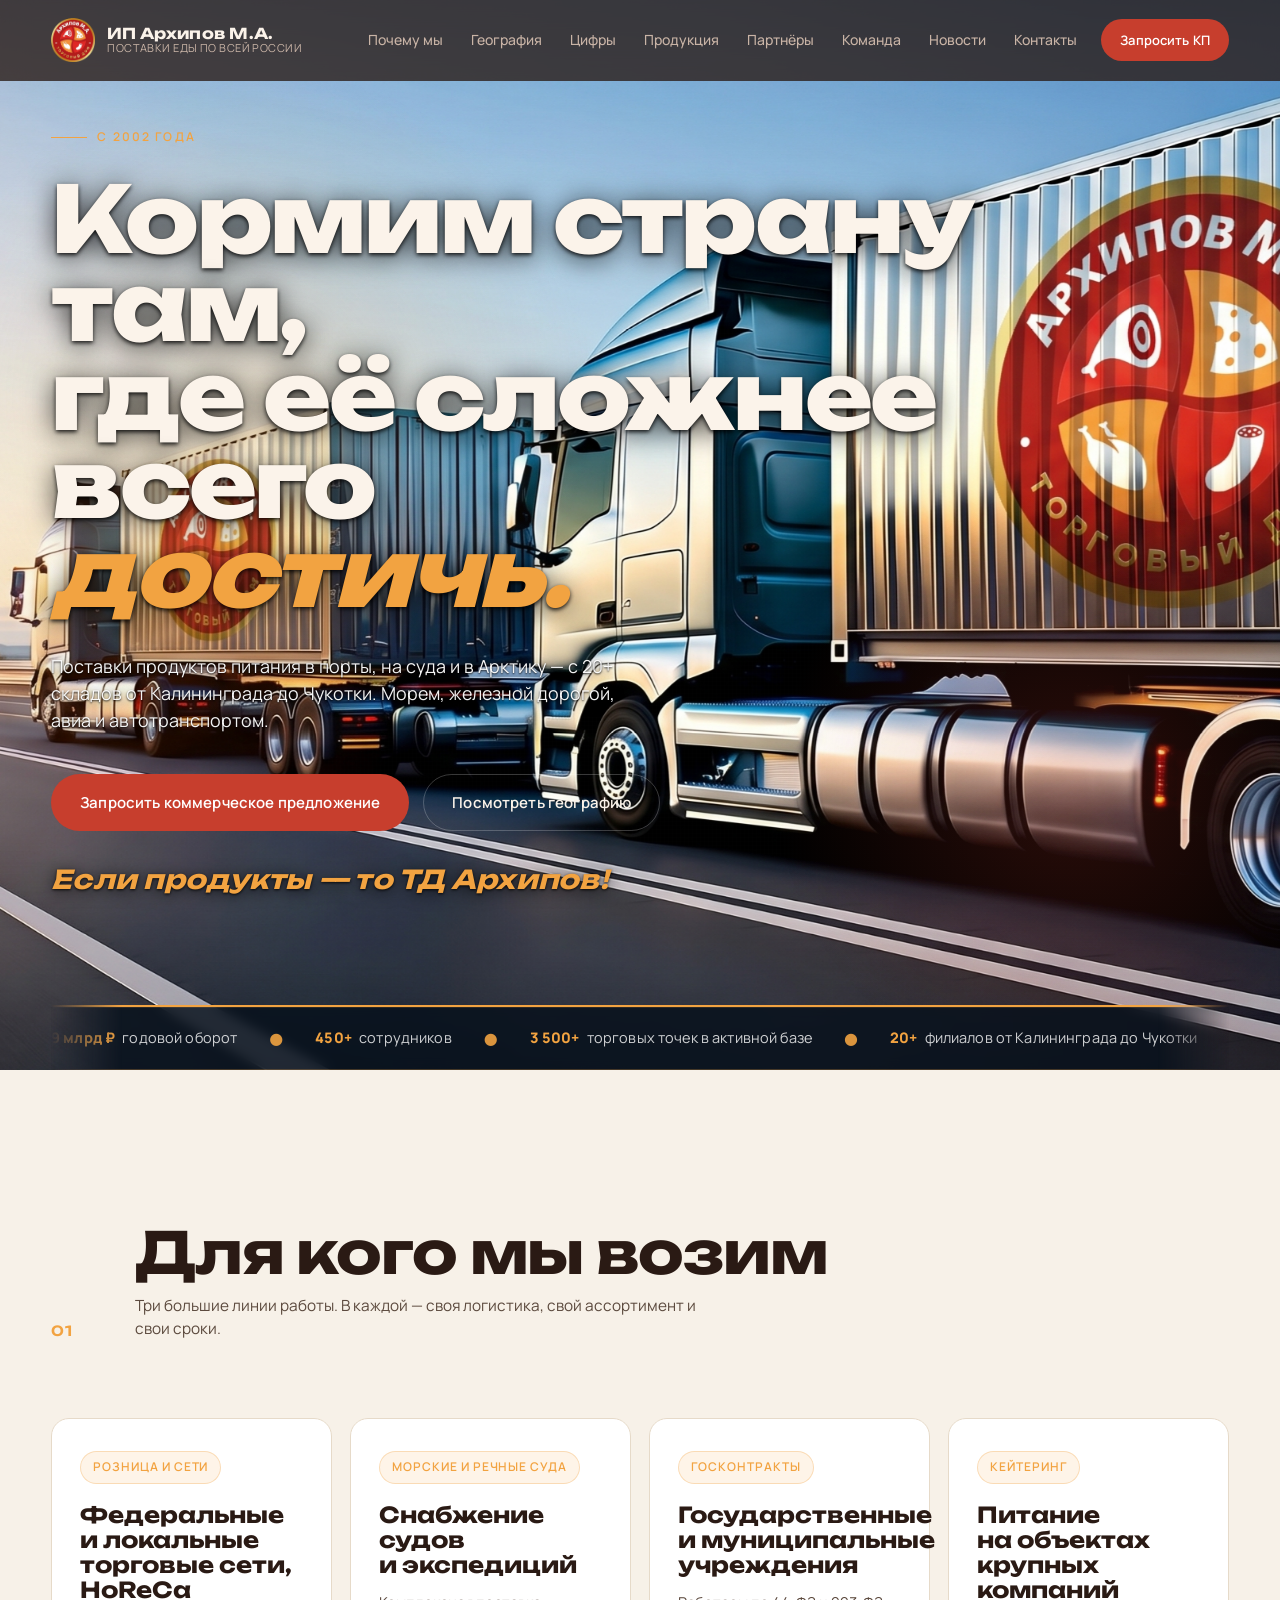
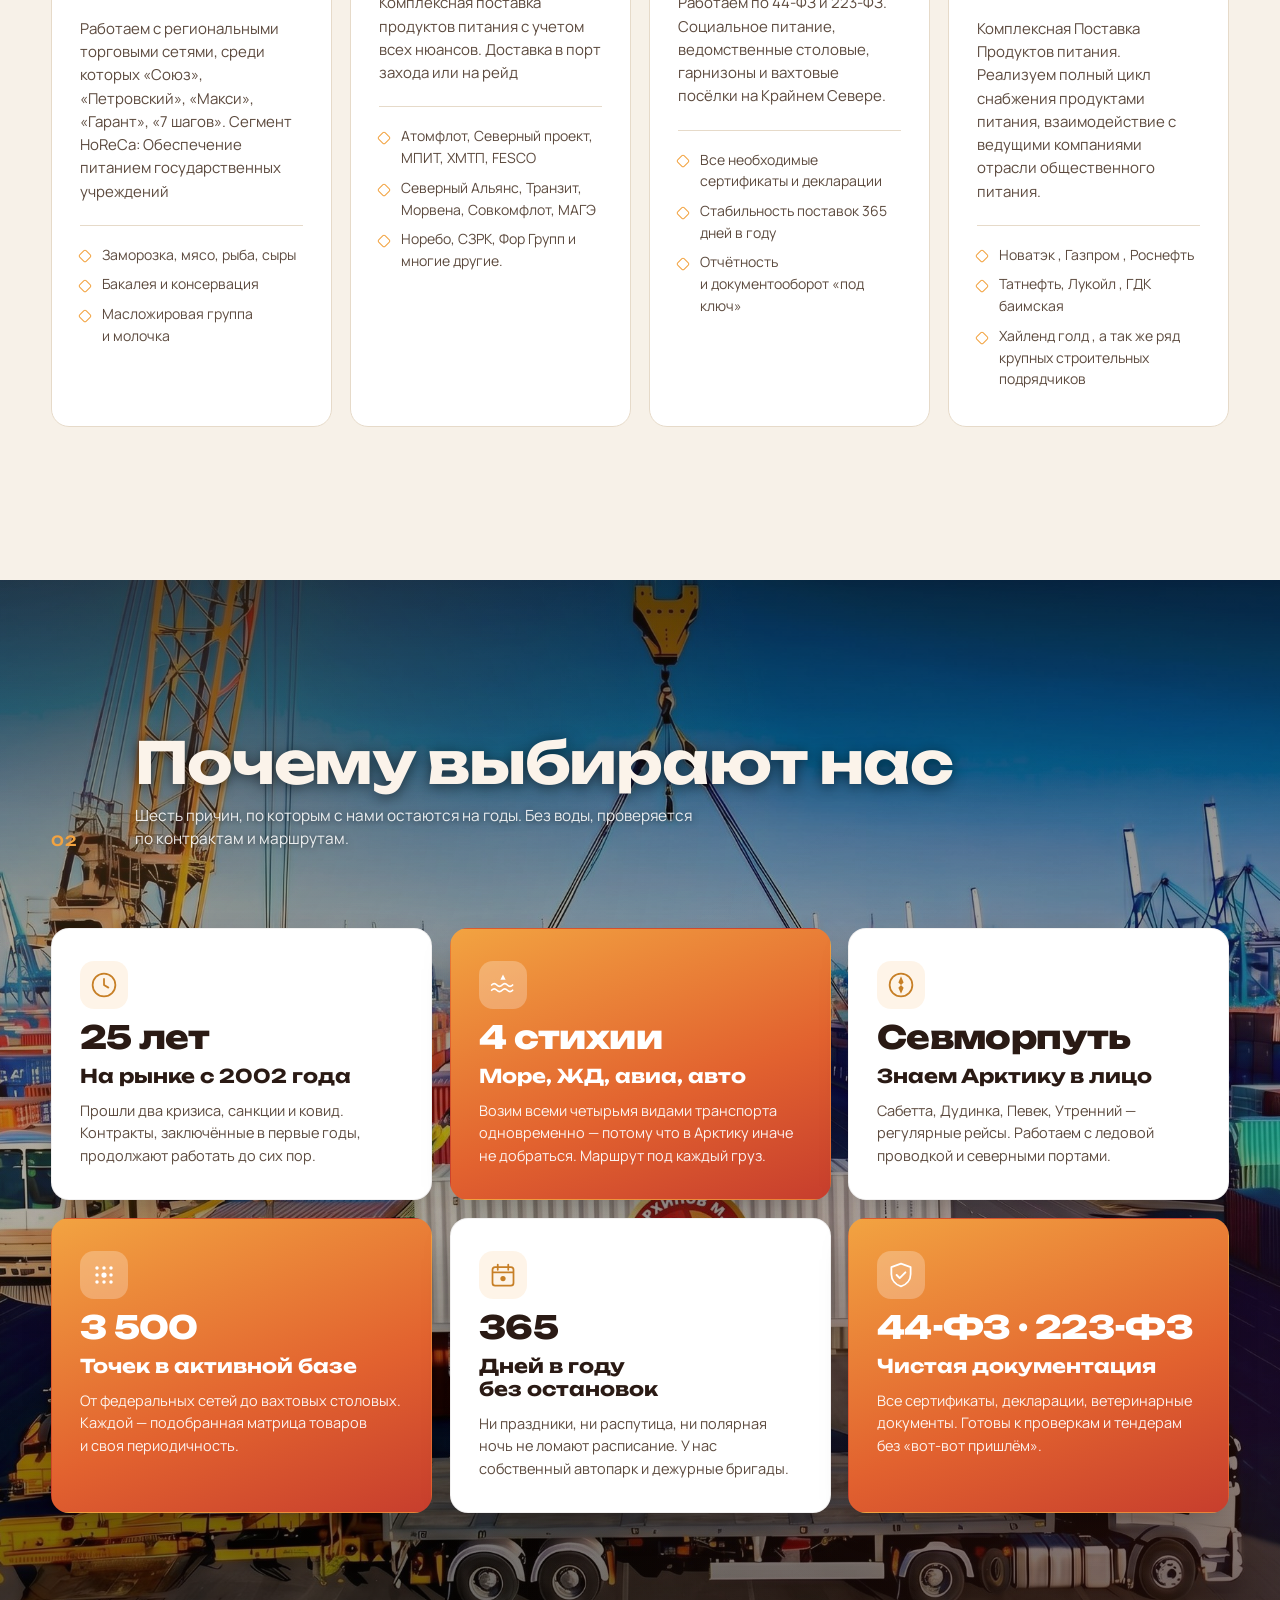
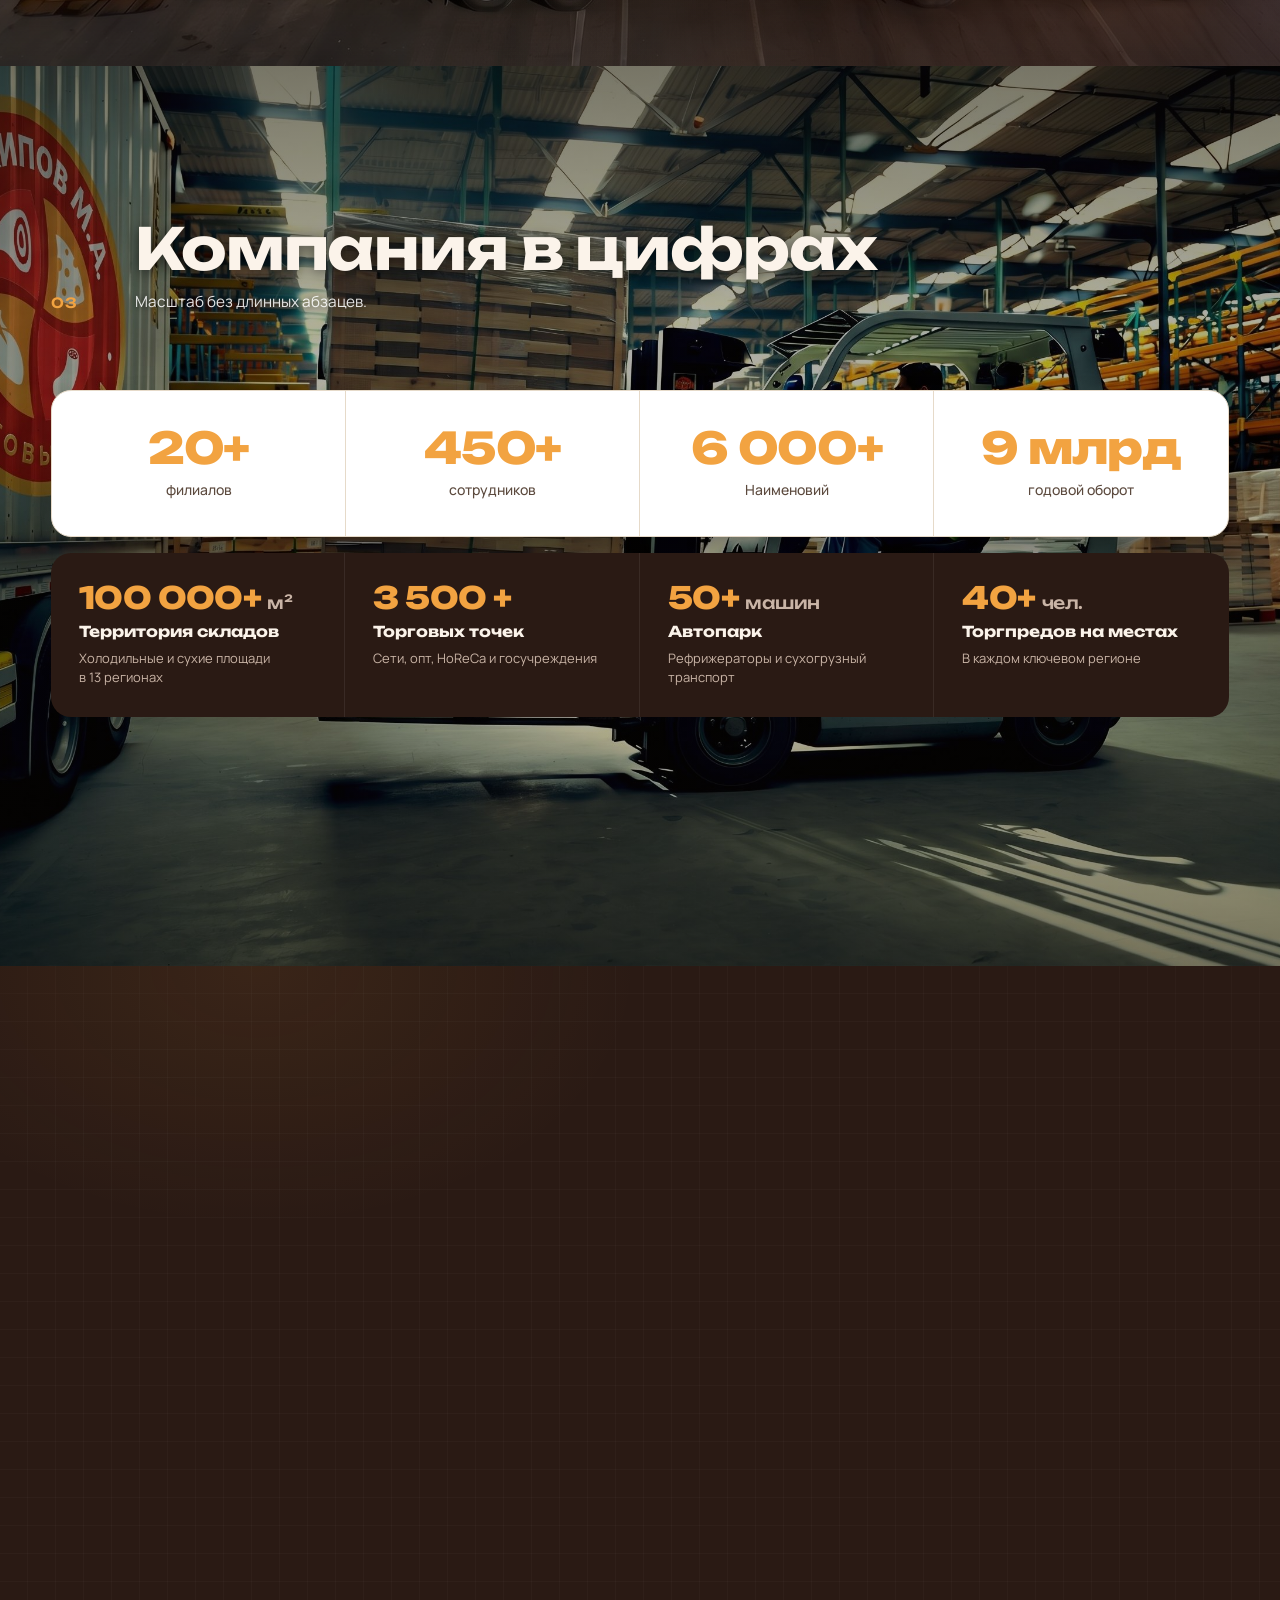
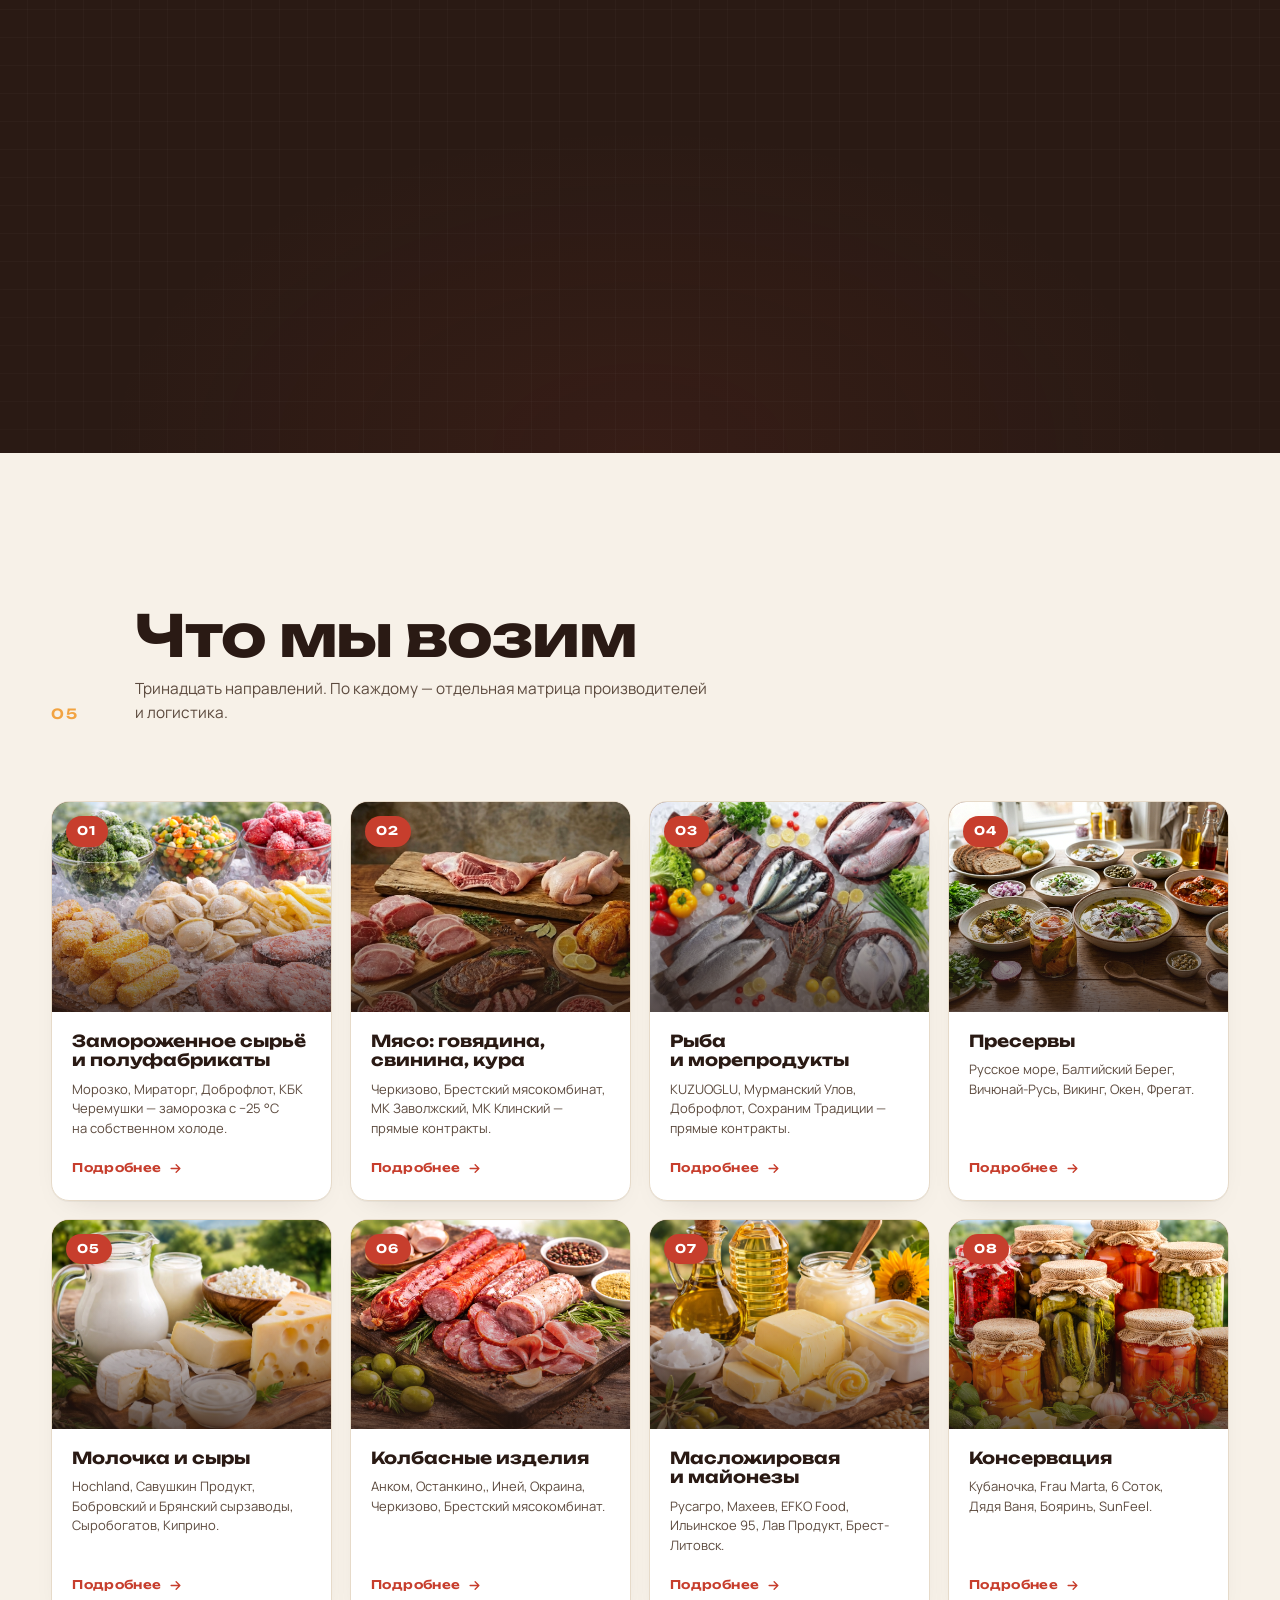
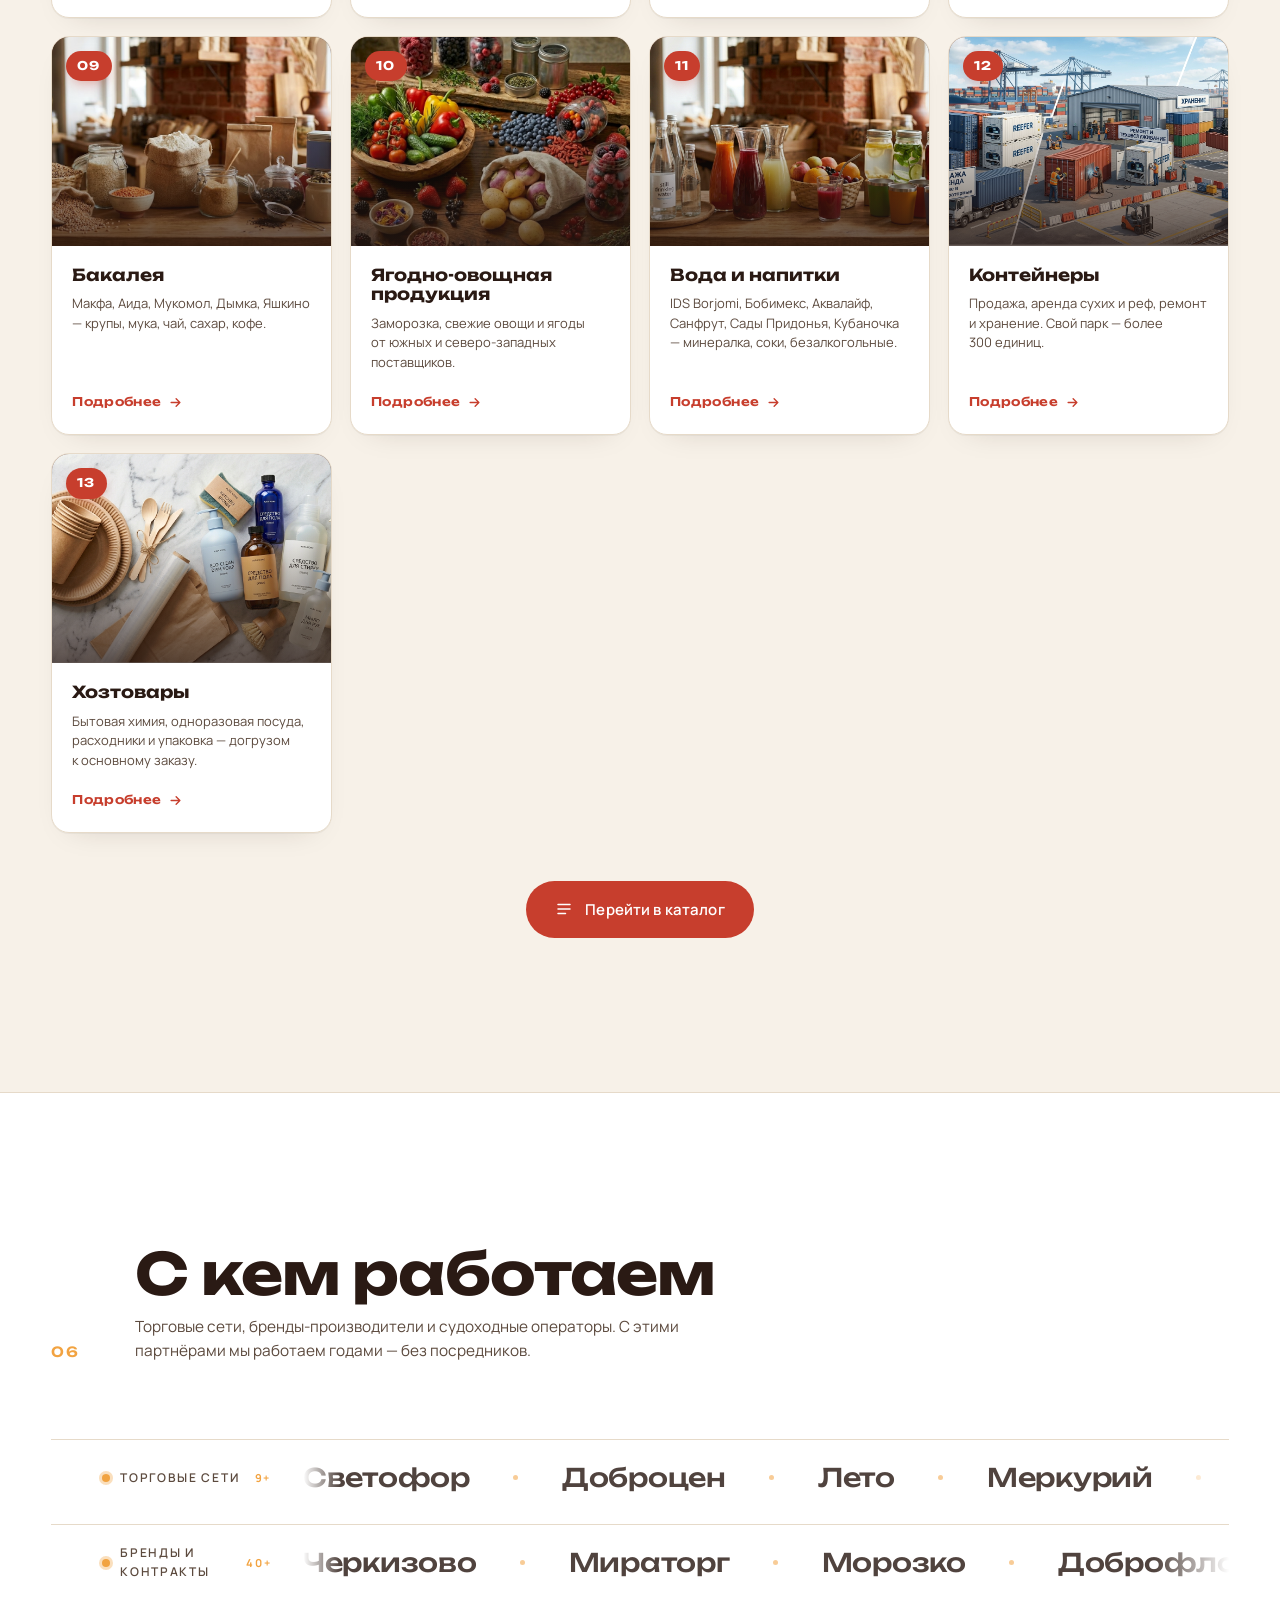
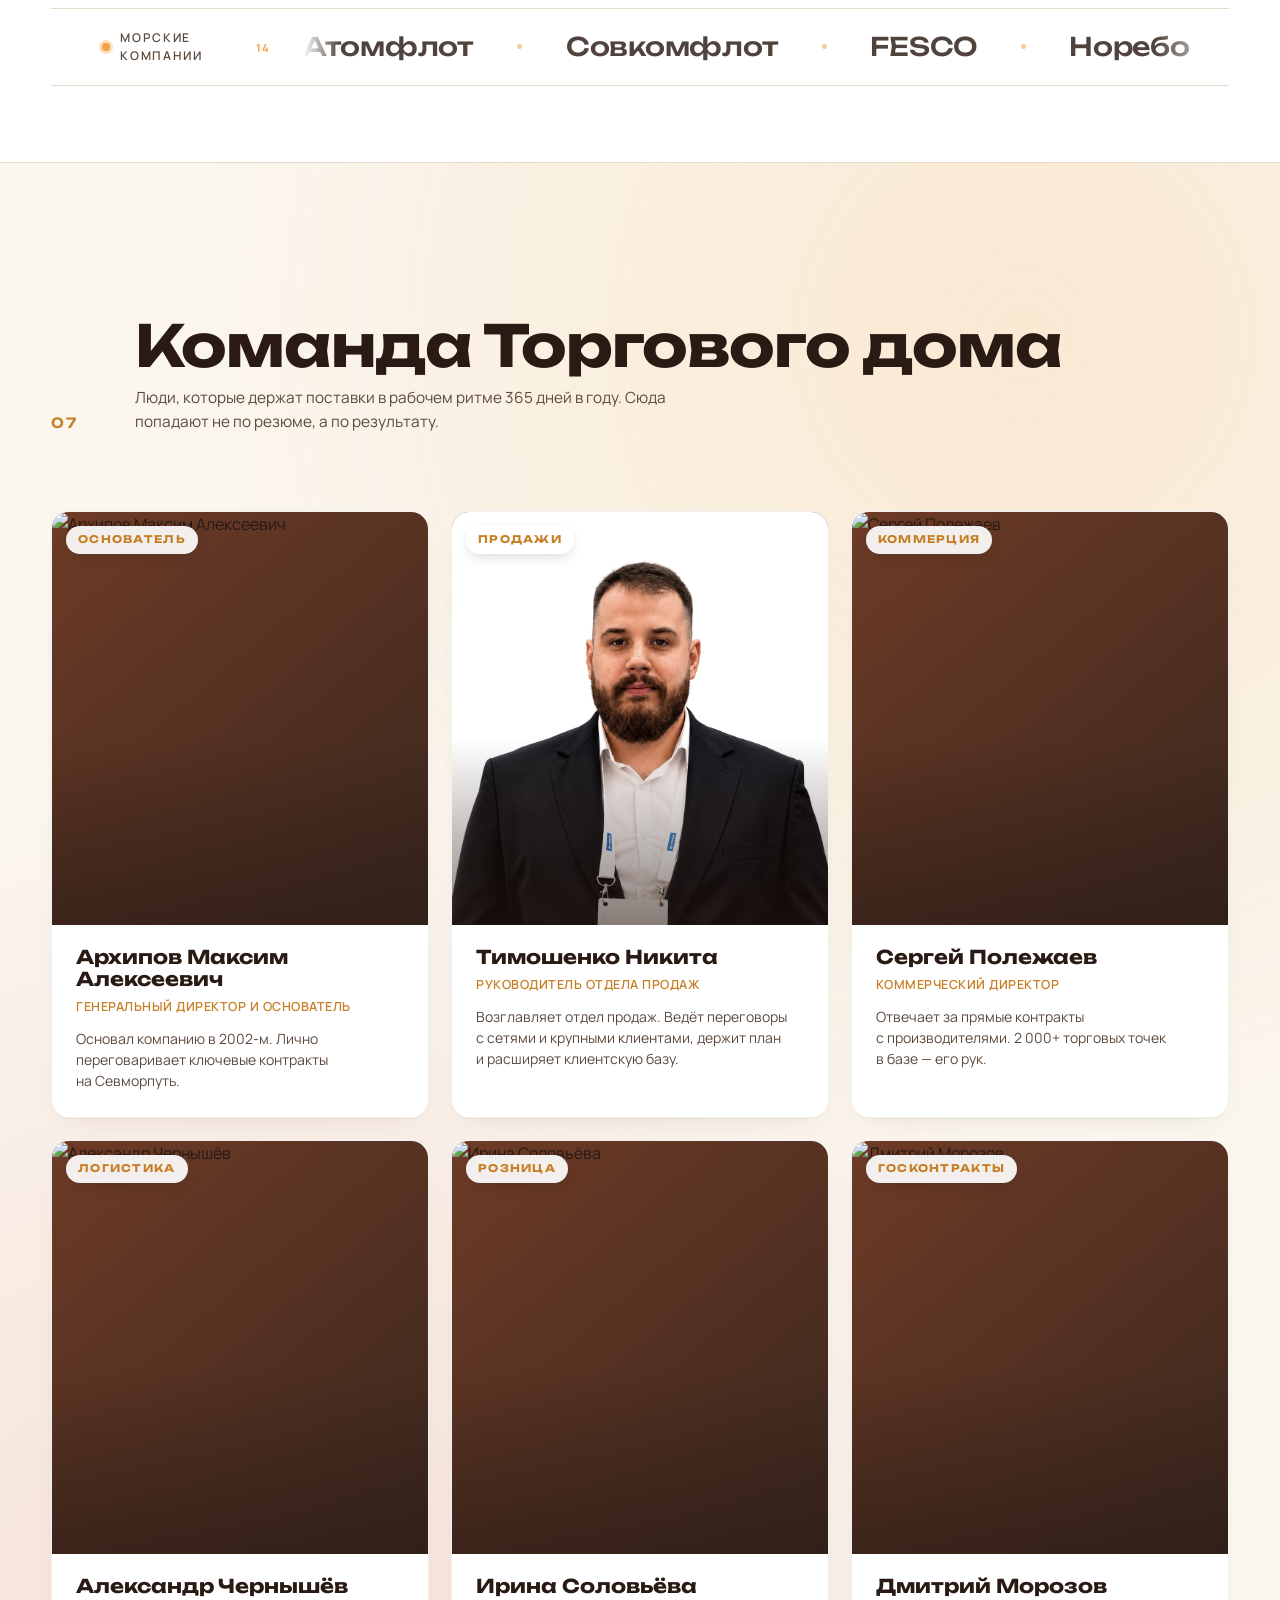
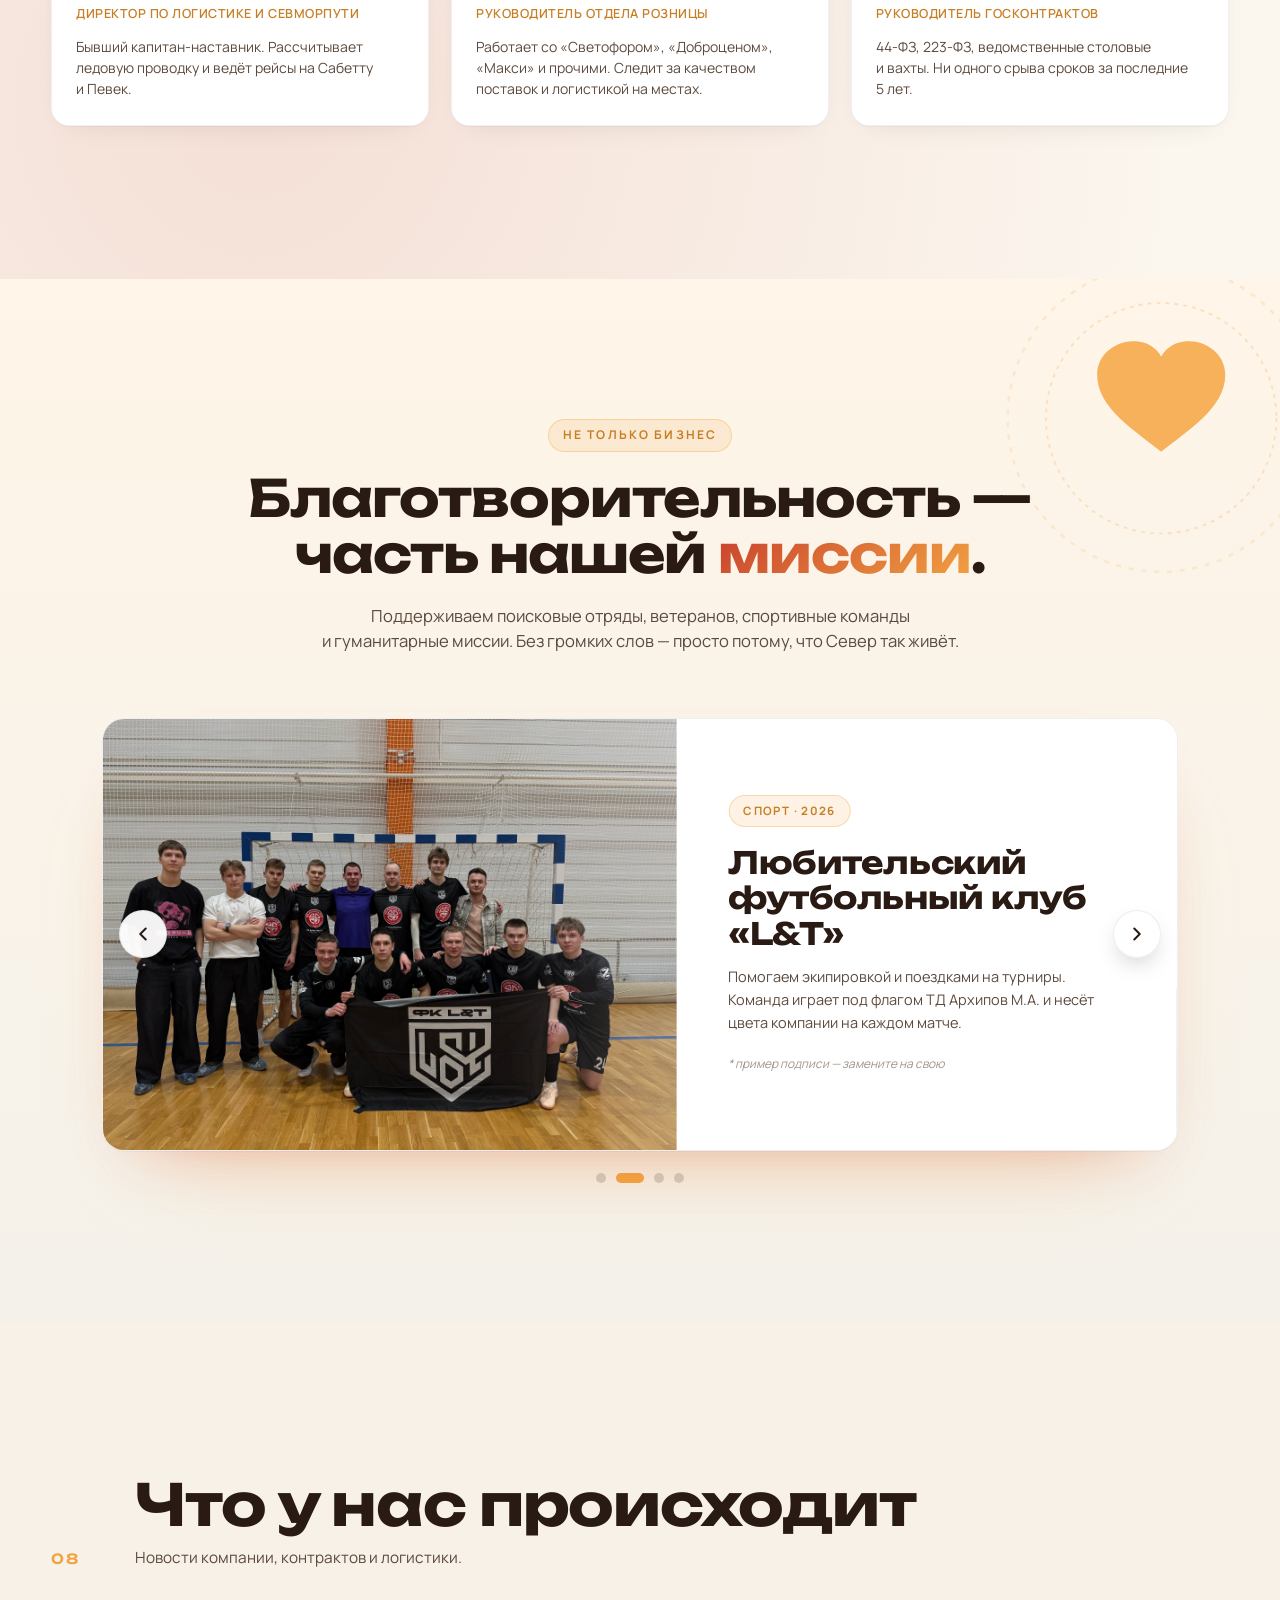
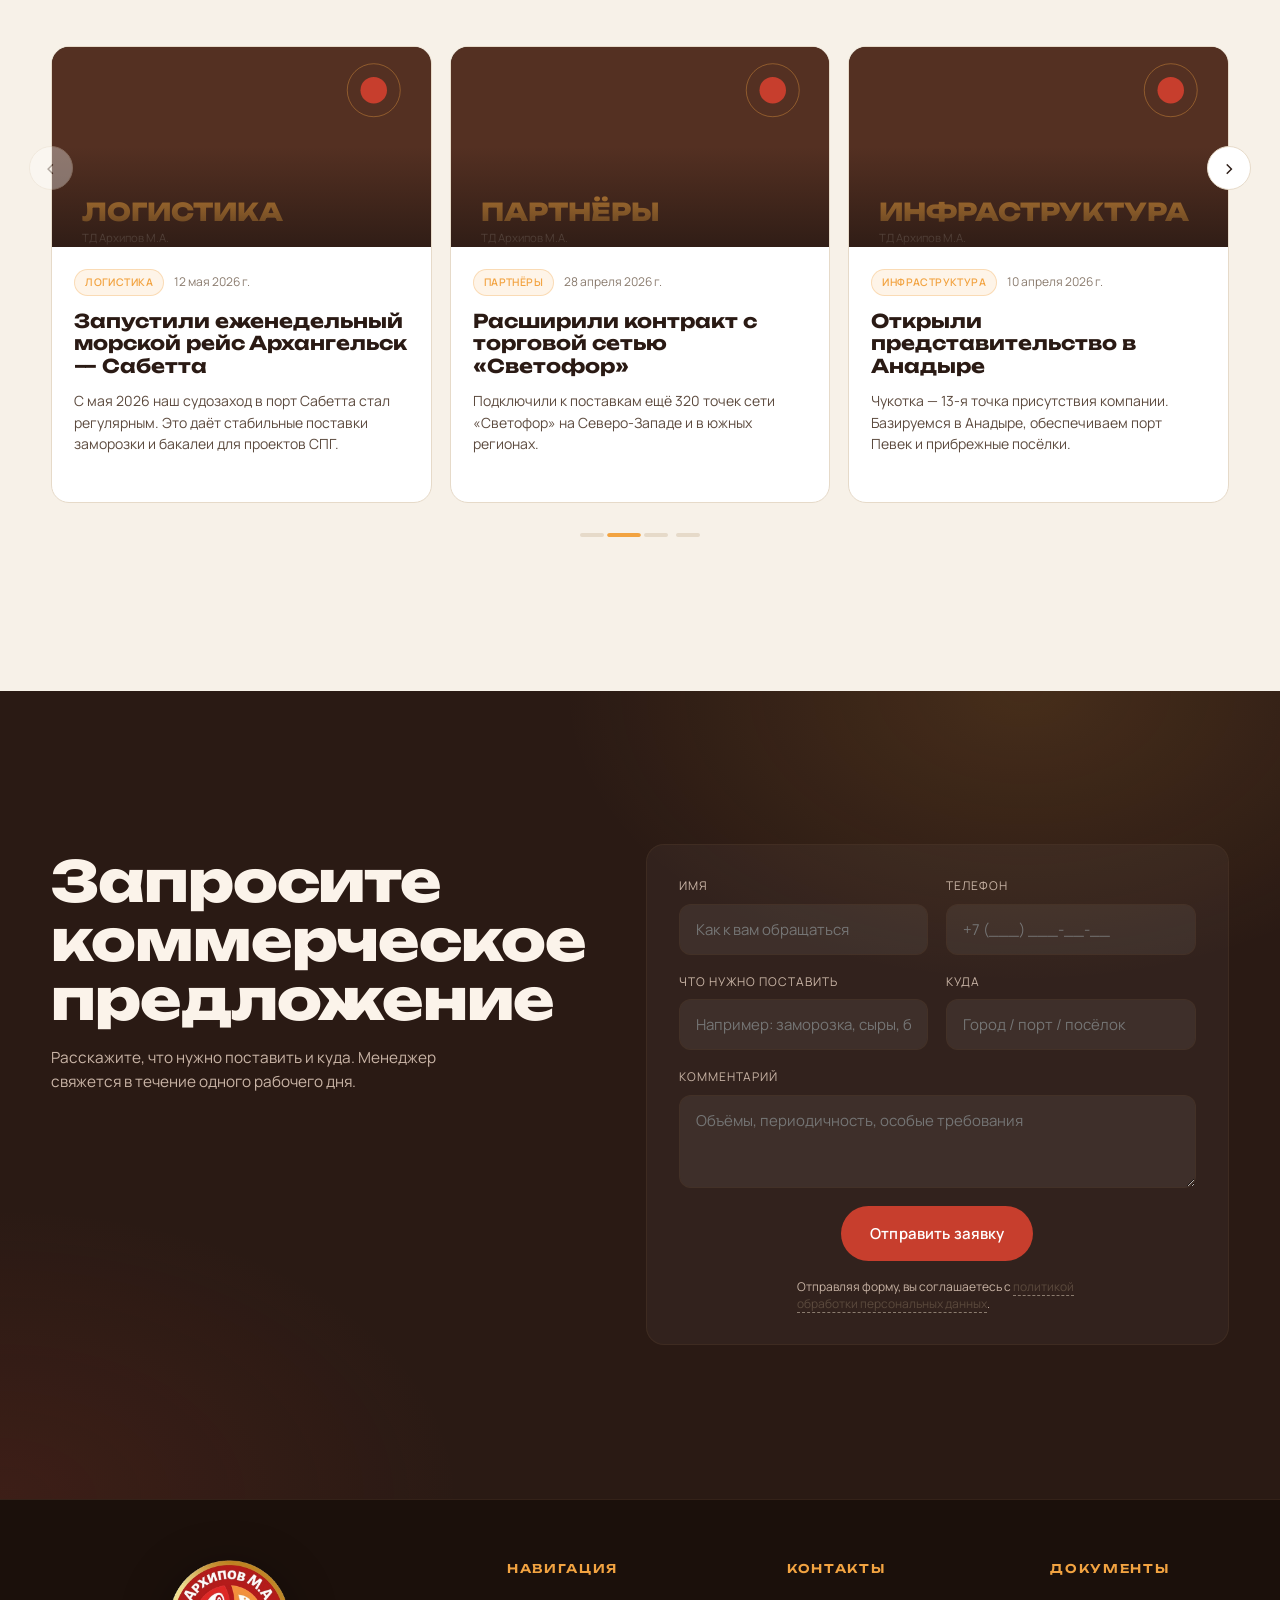
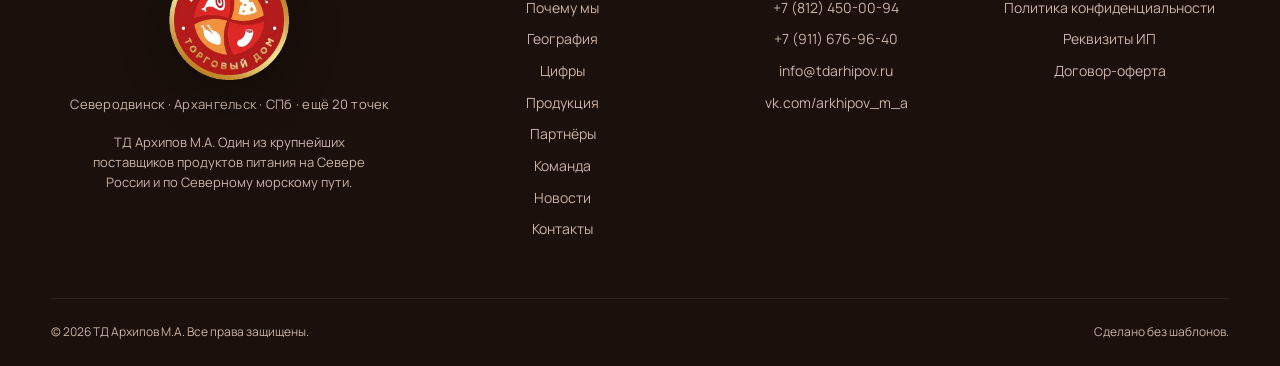
==== commit ea8b8c23: "cl" ====
--- a/index.html
+++ b/index.html
@@ -102,7 +102,7 @@
     <div class="hero__noise" aria-hidden="true"></div>
 
     <div class="hero__inner">
-      <p class="hero__eyebrow">с 2001 года</p>
+      <p class="hero__eyebrow">с 2002 года</p>
       <h1 class="hero__title">
         <span class="hero__title-line">Кормим страну там,</span>
         <span class="hero__title-line">где её сложнее всего</span>
@@ -176,9 +176,7 @@
         <p>Работаем с региональными торговыми сетями,
           среди которых «Союз», «Петровский»,
           «Макси», «Гарант», «7 шагов».
-          HoReCa сегмент : Обеспечиваем
-          питанием государственные
-          учреждения общественного питания</p>
+          Сегмент HoReCa: Обеспечение питанием государственных учреждений</p>
         <ul>
           <li>Заморозка, мясо, рыба, сыры</li>
           <li>Бакалея и&nbsp;консервация</li>
@@ -215,9 +213,9 @@
 Продуктов питания. Реализуем полный цикл снабжения продуктами питания, взаимодействие с ведущими компаниями отрасли
 общественного питания.</p>
         <ul>
-          <li>АКС, «Алроса», «Велестрой», ОМС</li>
-          <li>Трест СЗСМ, Газпром, Экосфера</li>
-          <li>Велта Ойл, Юпитер, Стройпроектсервис и другие.</li>
+          <li>Новатэк , Газпром , Роснефть</li>
+          <li>Татнефть, Лукойл , ГДК баимская</li>
+          <li>Хайленд голд , а так же ряд крупных строительных подрядчиков</li>
         </ul>
       </article>
     </div>
@@ -237,7 +235,7 @@
           <svg viewBox="0 0 32 32" fill="none"><circle cx="16" cy="16" r="13" stroke="currentColor" stroke-width="2"/><path d="M16 9v7l5 3" stroke="currentColor" stroke-width="2" stroke-linecap="round" stroke-linejoin="round"/></svg>
         </div>
         <div class="why-card__num">25 лет</div>
-        <h3>На рынке с&nbsp;2001&nbsp;года</h3>
+        <h3>На рынке с&nbsp;2002&nbsp;года</h3>
         <p>Прошли два кризиса, санкции и&nbsp;ковид. Контракты, заключённые в&nbsp;первые годы, продолжают работать до&nbsp;сих пор.</p>
       </article>
 
@@ -635,7 +633,7 @@
         <div class="team-card__body">
           <h3>Архипов Максим Алексеевич</h3>
           <span class="team-card__role">Генеральный директор и&nbsp;основатель</span>
-          <p>Основал компанию в&nbsp;2001-м. Лично переговаривает ключевые контракты на&nbsp;Севморпуть.</p>
+          <p>Основал компанию в&nbsp;2002-м. Лично переговаривает ключевые контракты на&nbsp;Севморпуть.</p>
         </div>
       </article>
 
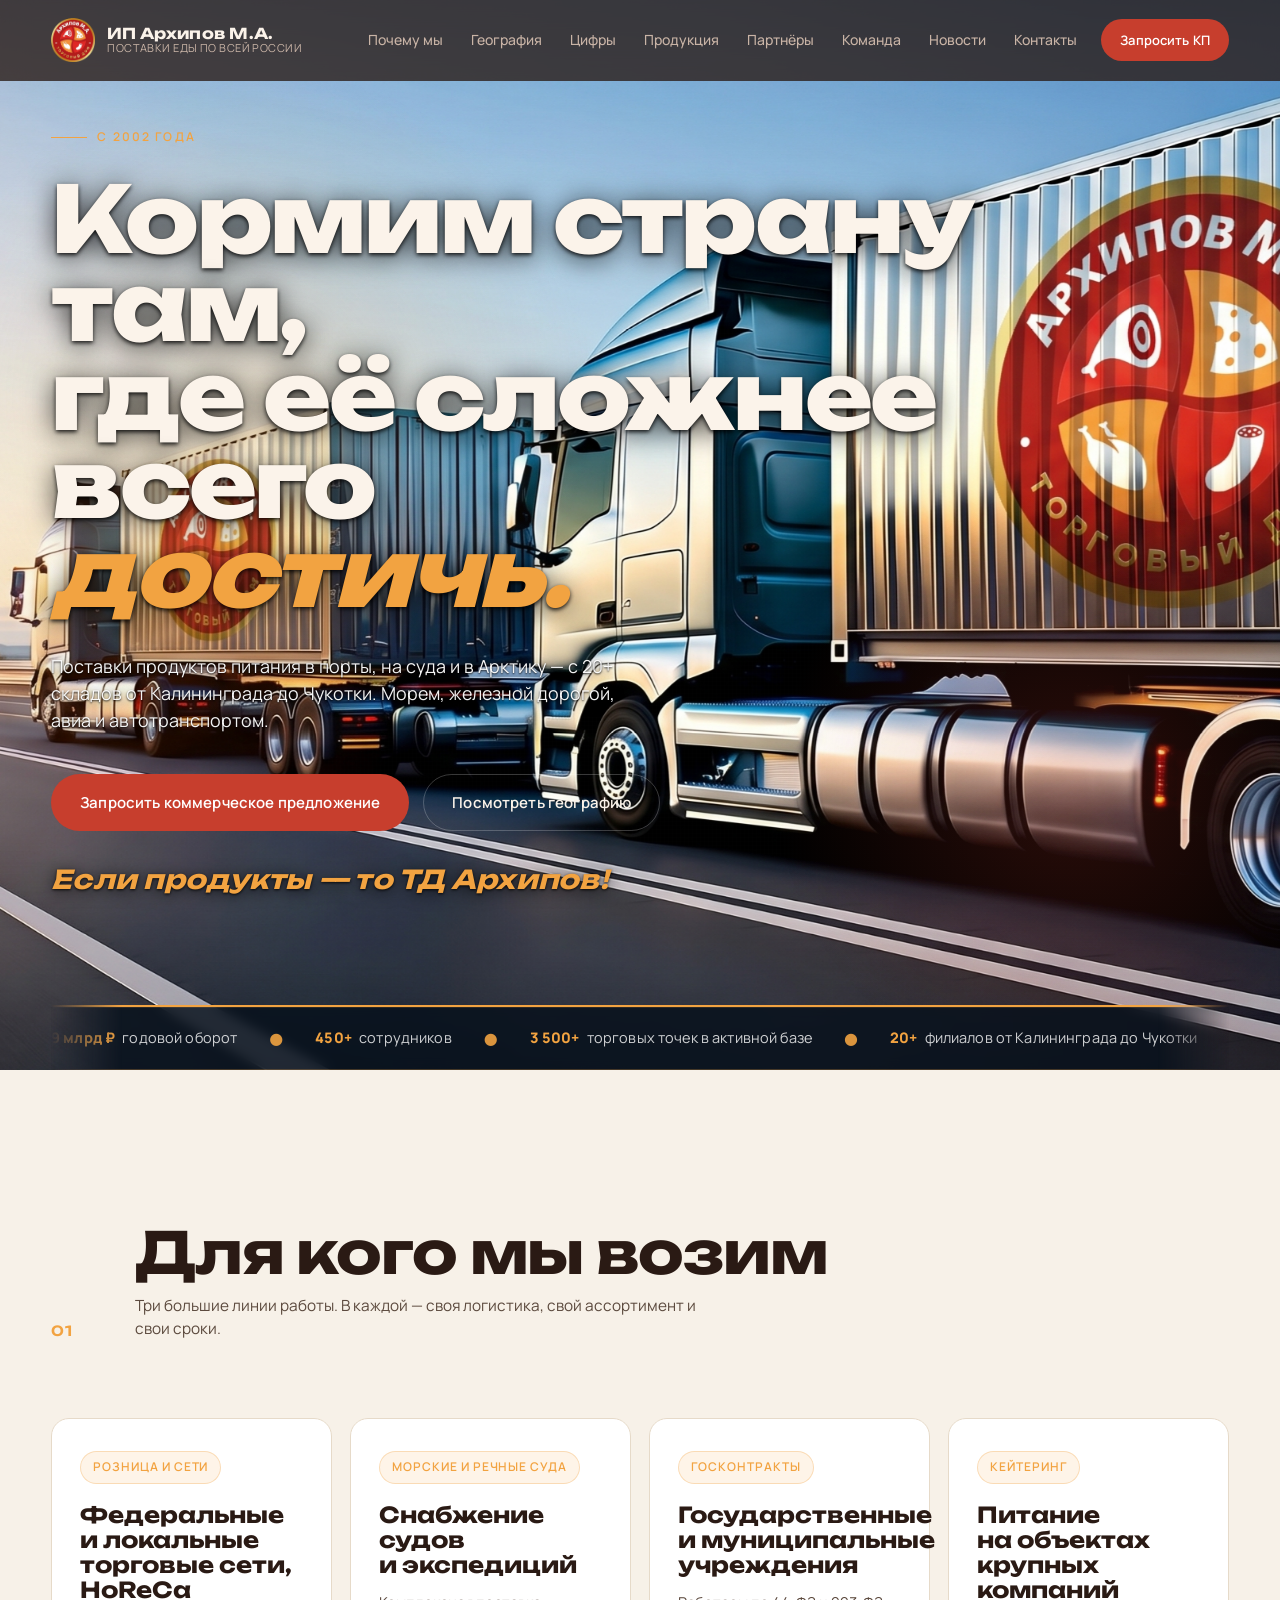
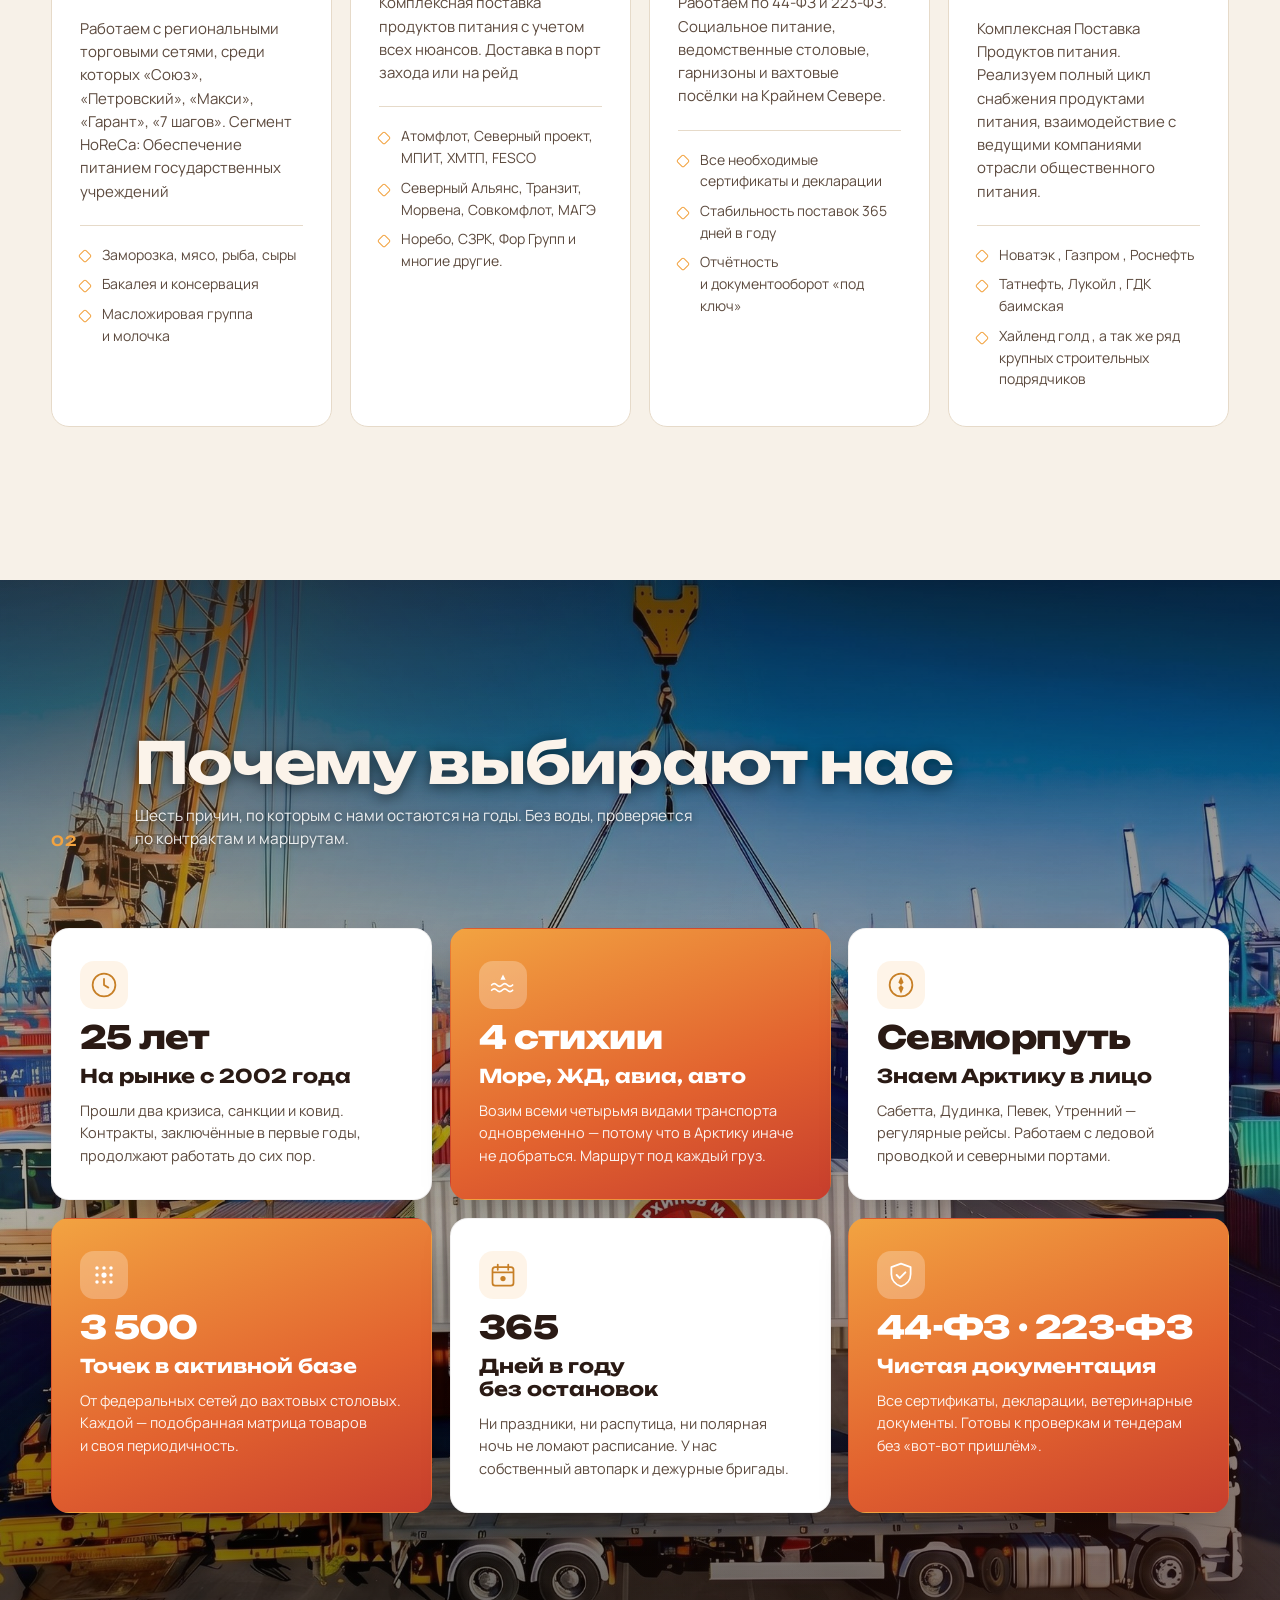
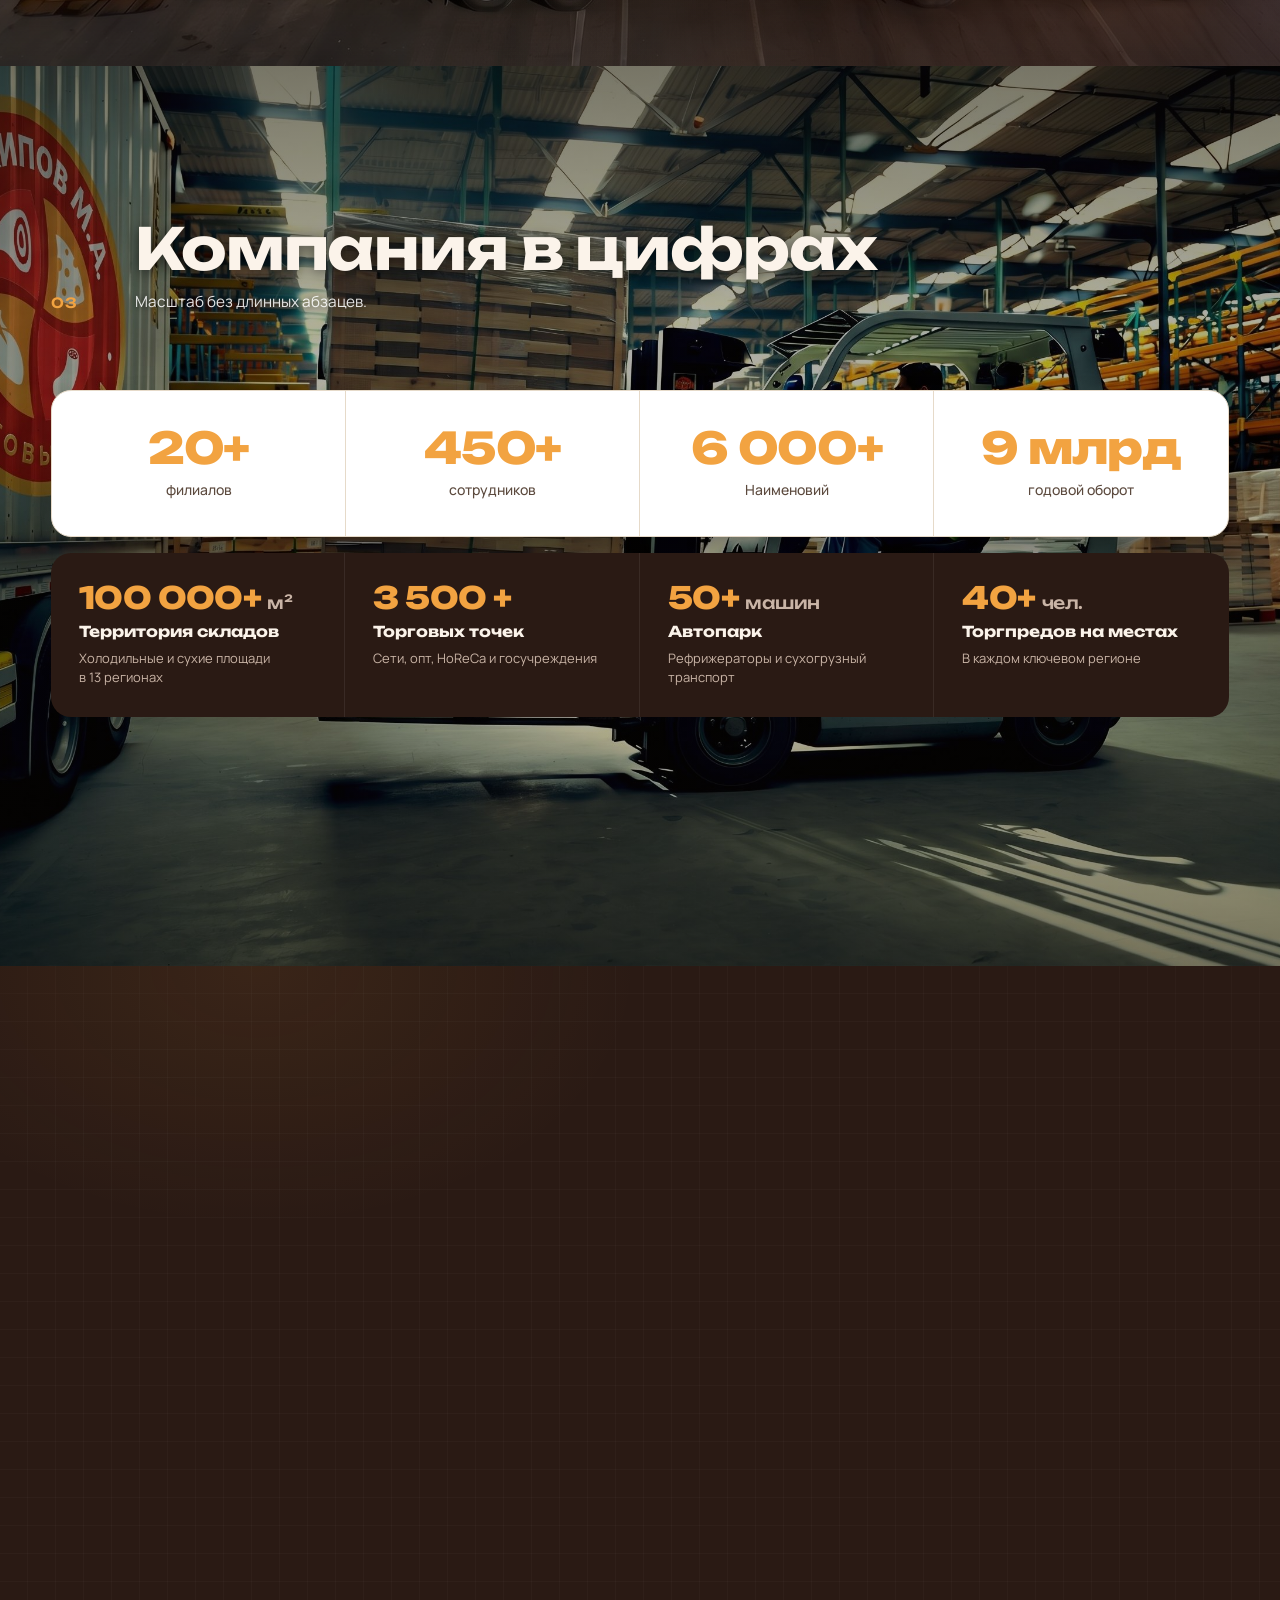
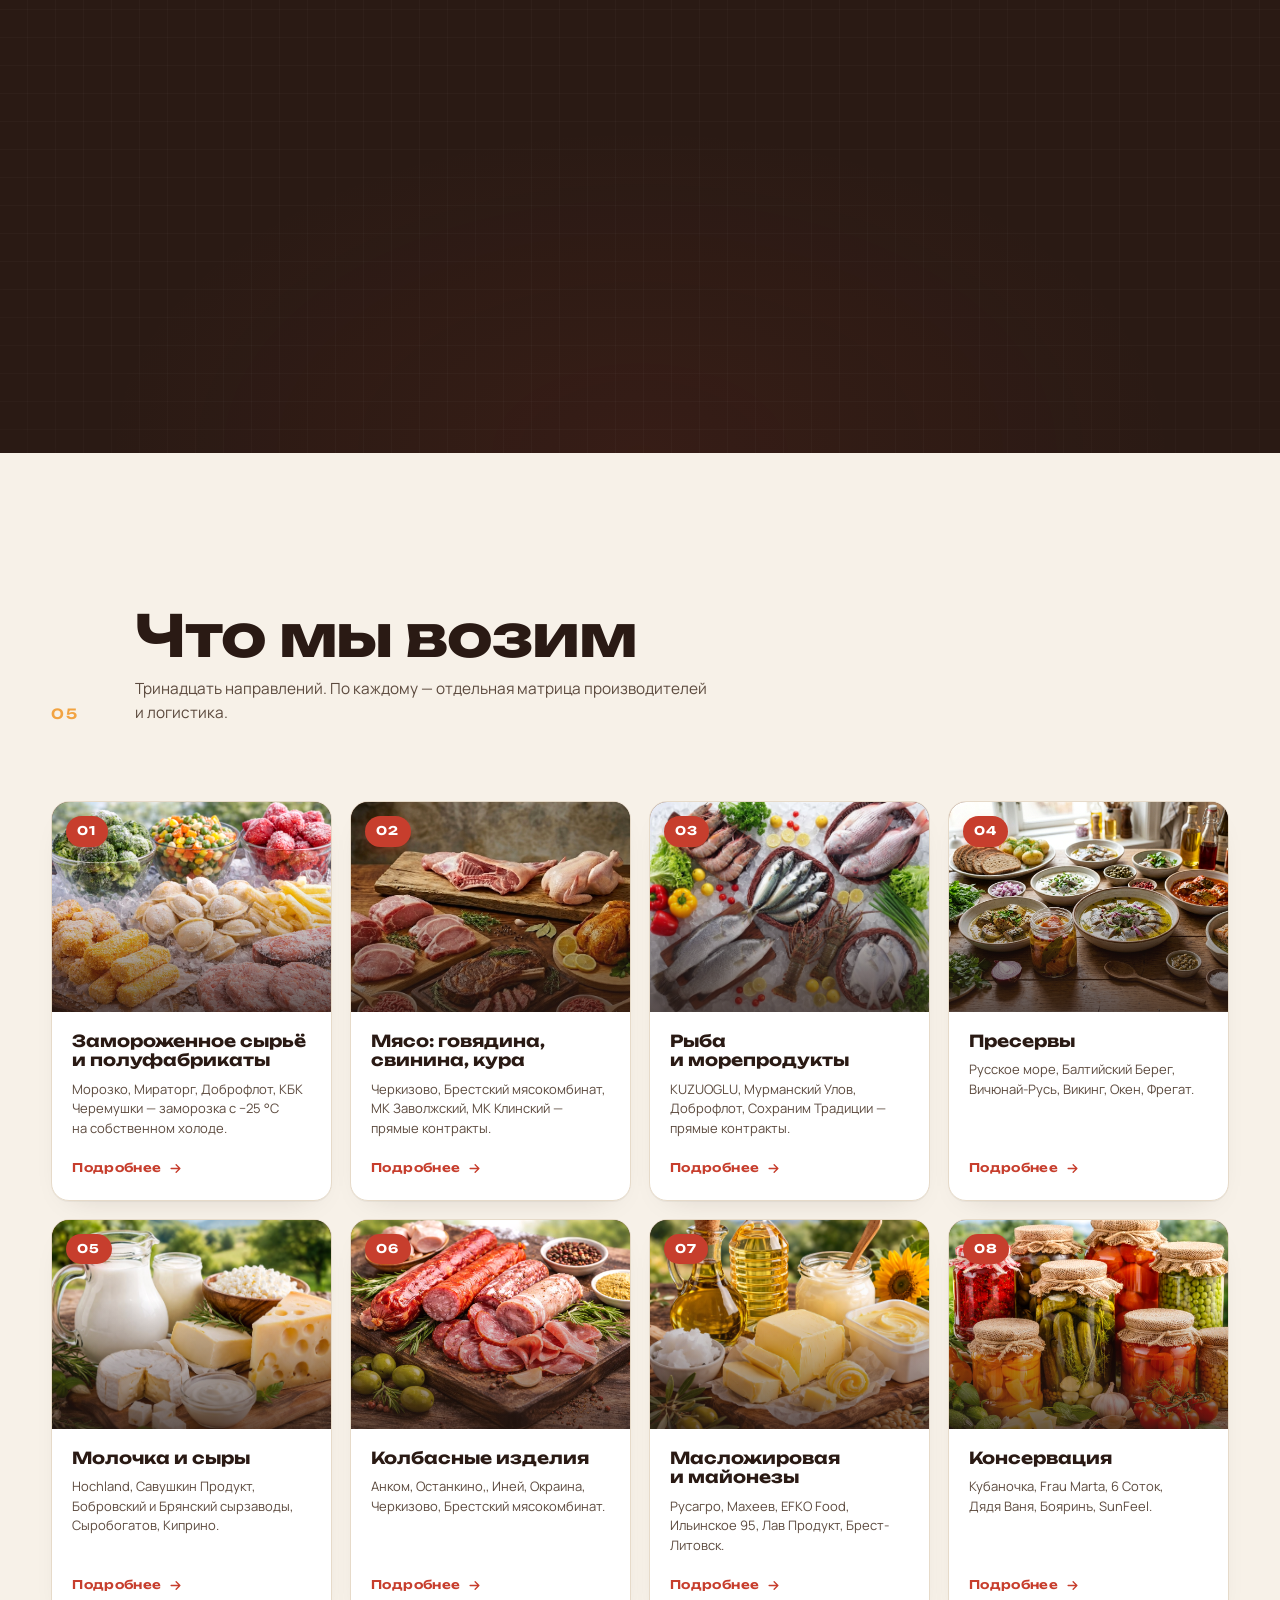
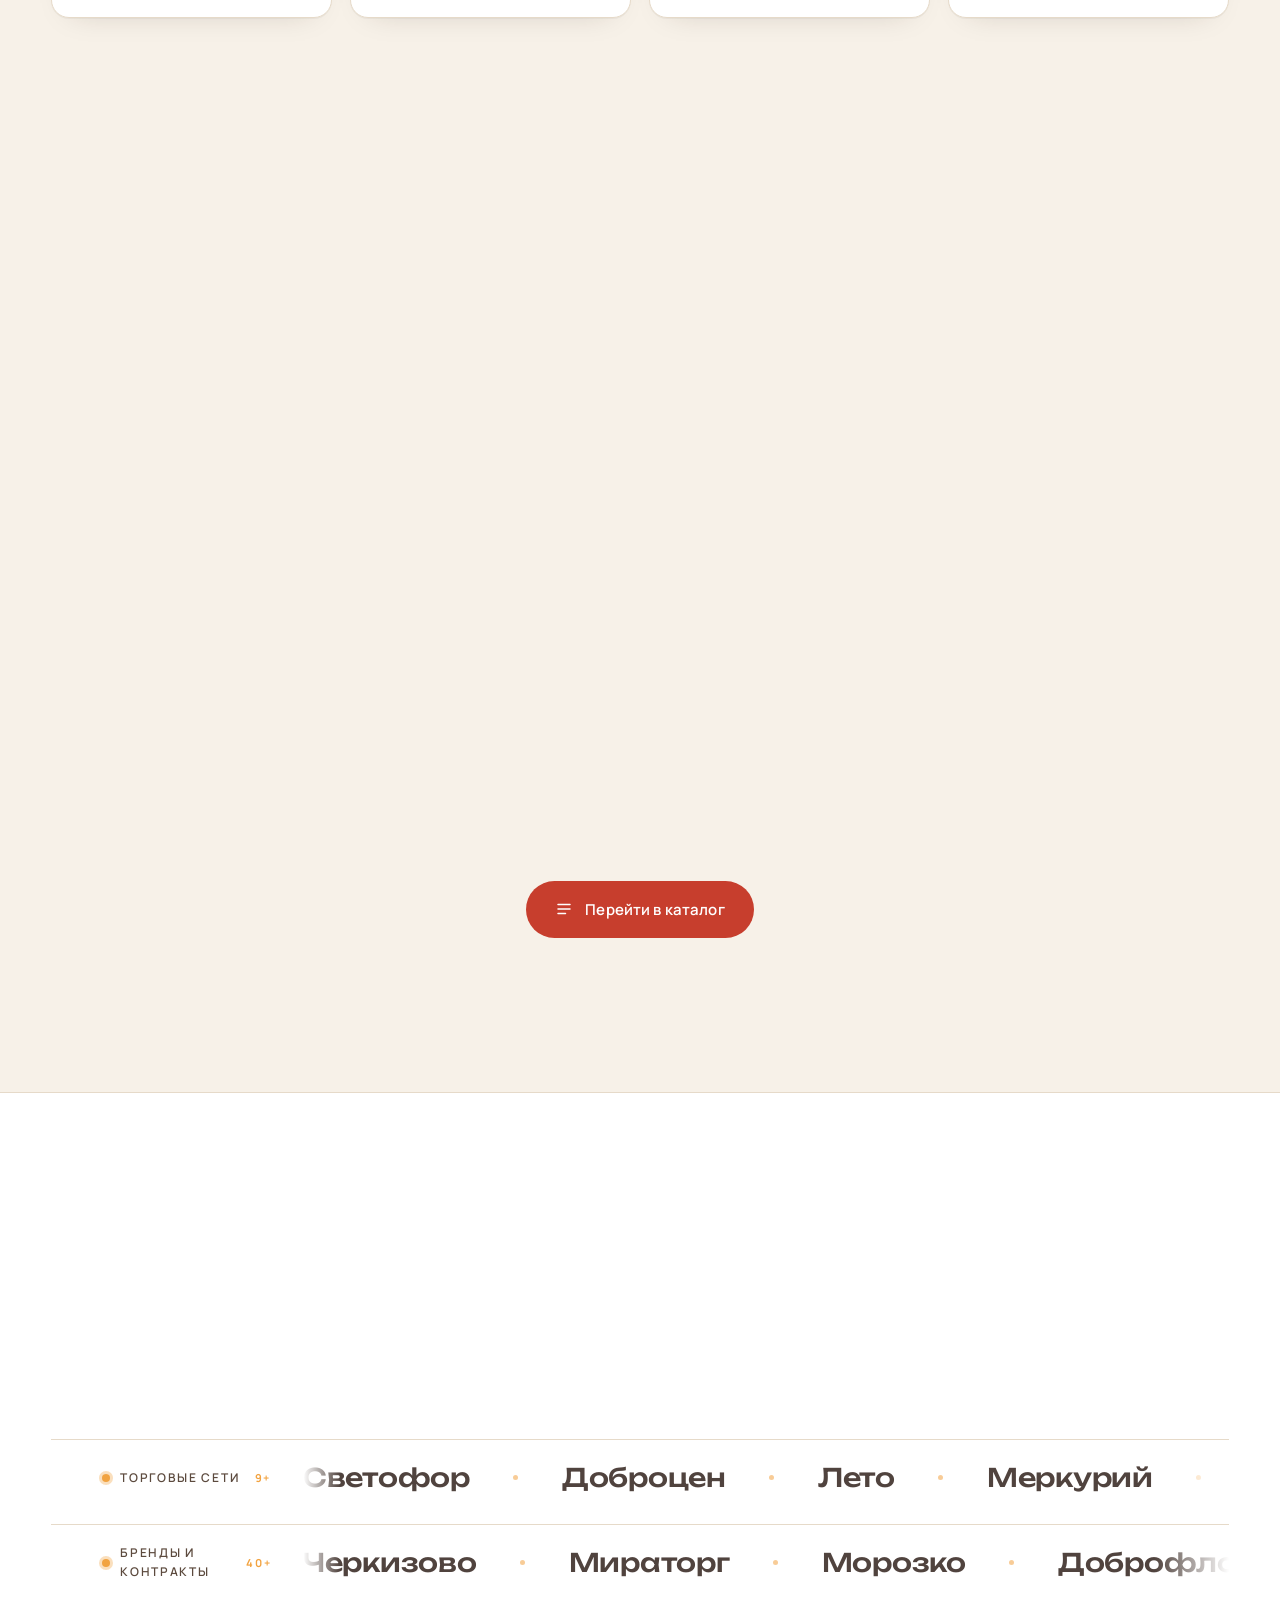
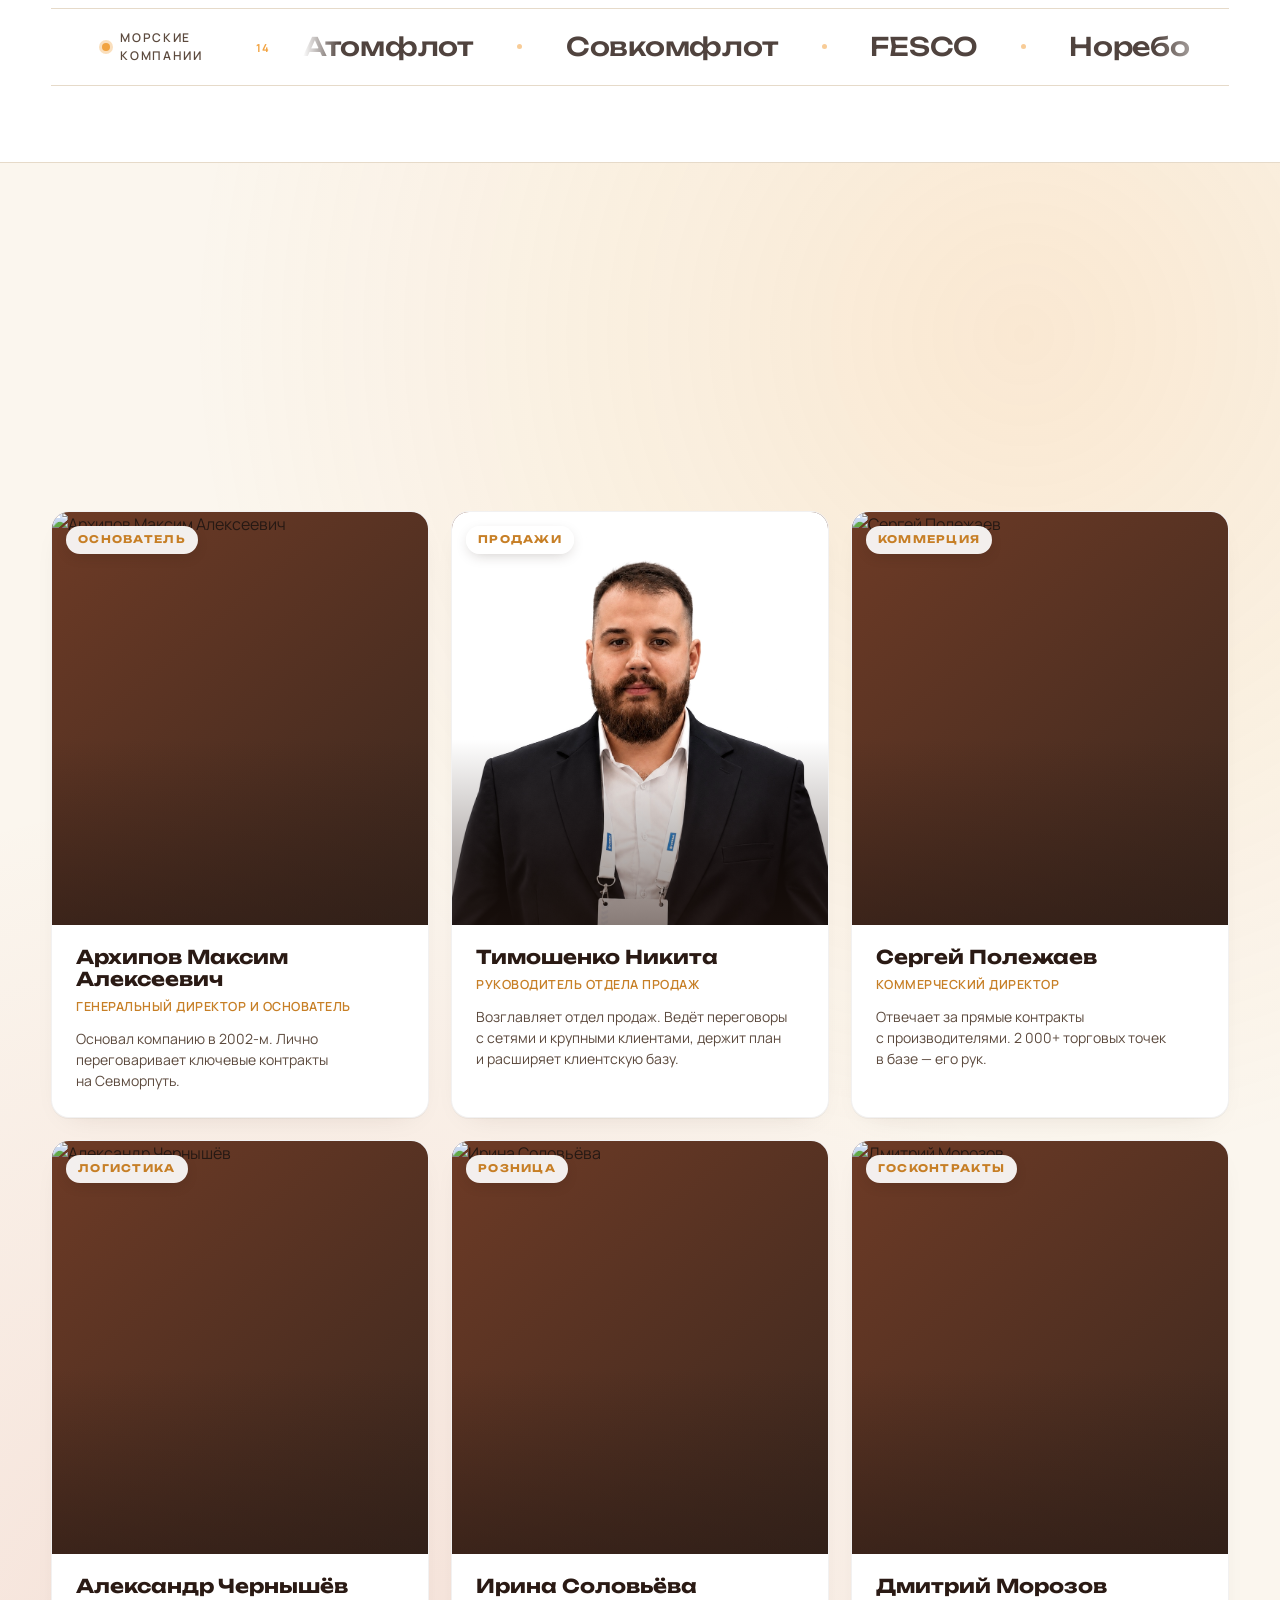
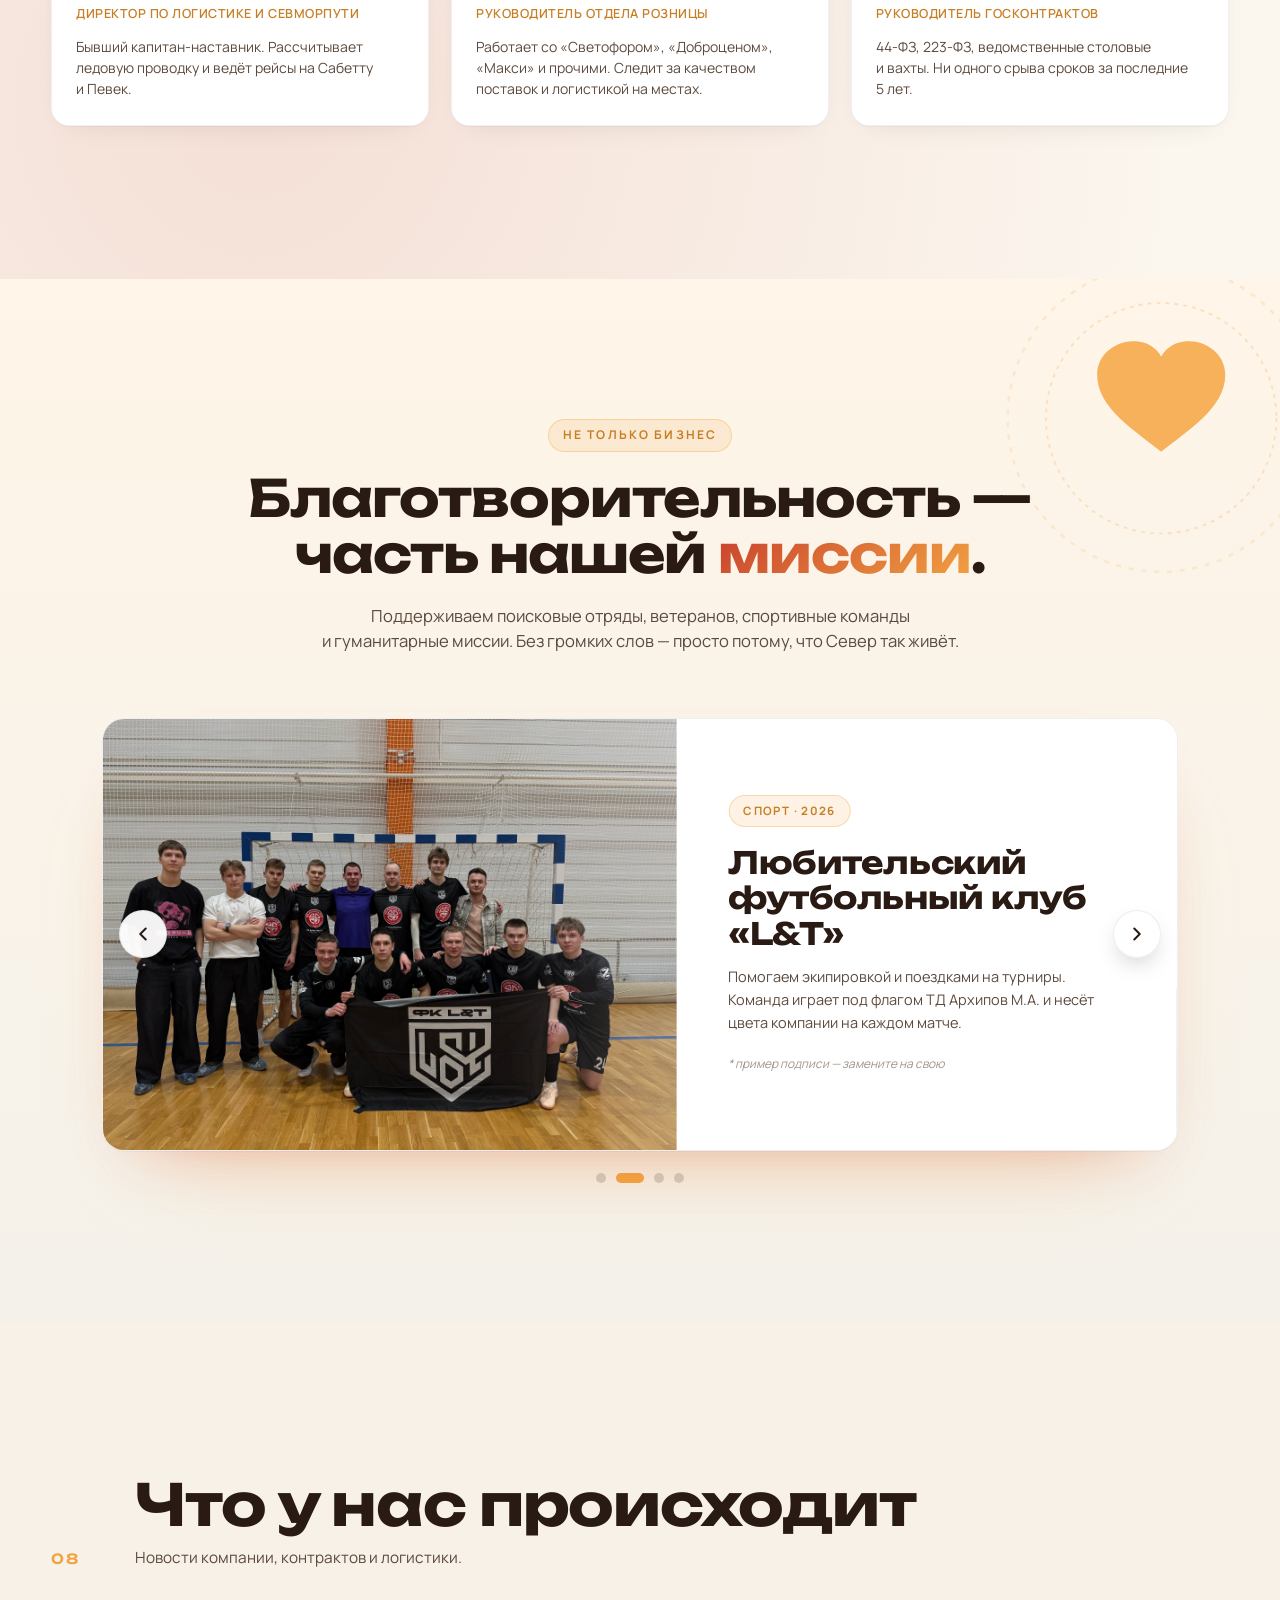
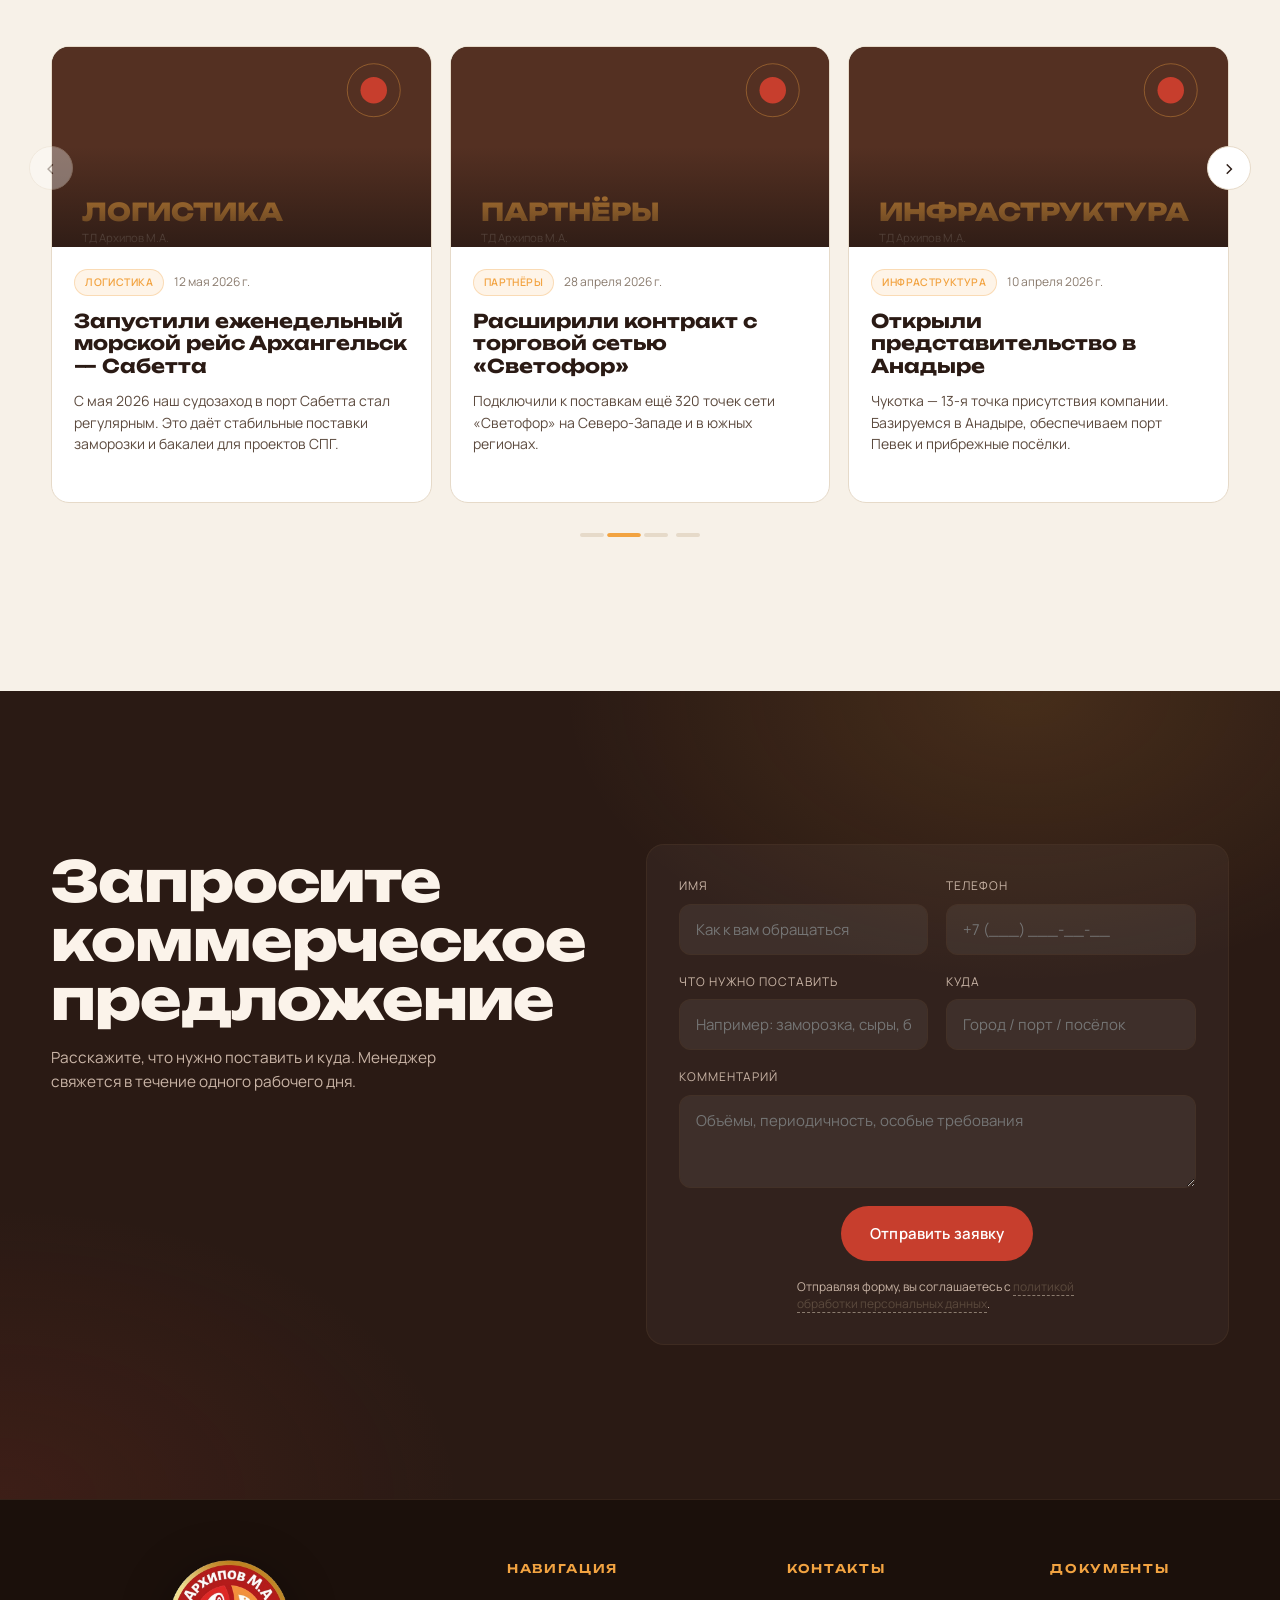
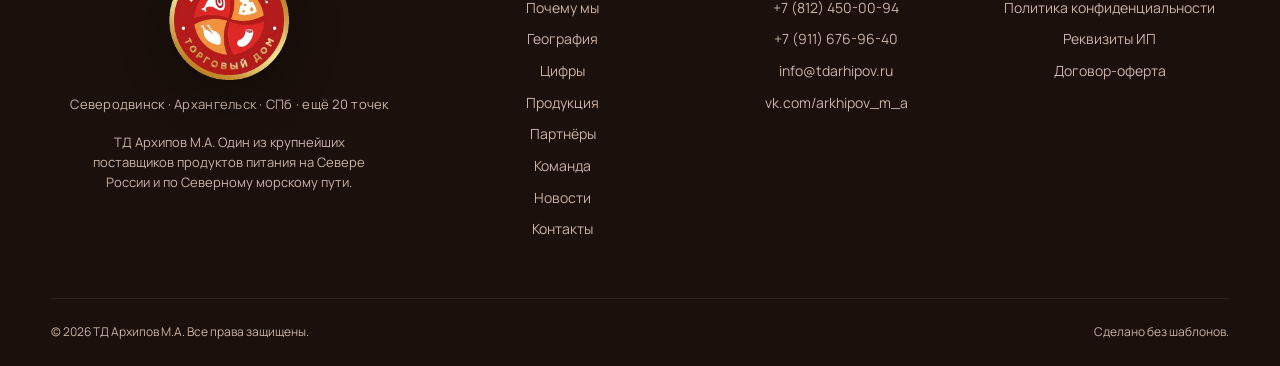
==== commit 7614df06: "Update index.html" ====
--- a/index.html
+++ b/index.html
@@ -533,7 +533,7 @@
         </div>
         <div class="catx__body">
           <h3 class="catx__title">Контейнеры</h3>
-          <p class="catx__desc">Продажа, аренда сухих и&nbsp;реф, ремонт и&nbsp;хранение. Свой парк — более 300&nbsp;единиц.</p>
+          <p class="catx__desc">Продажа, аренда сухих и&nbsp;реф, ремонт и&nbsp;хранение. Свой парк — более 600&nbsp;единиц.</p>
           <span class="catx__more">Подробнее <svg viewBox="0 0 24 24" fill="none"><path d="M5 12h14M13 6l6 6-6 6" stroke="currentColor" stroke-width="2.2" stroke-linecap="round" stroke-linejoin="round"/></svg></span>
         </div>
       </a>
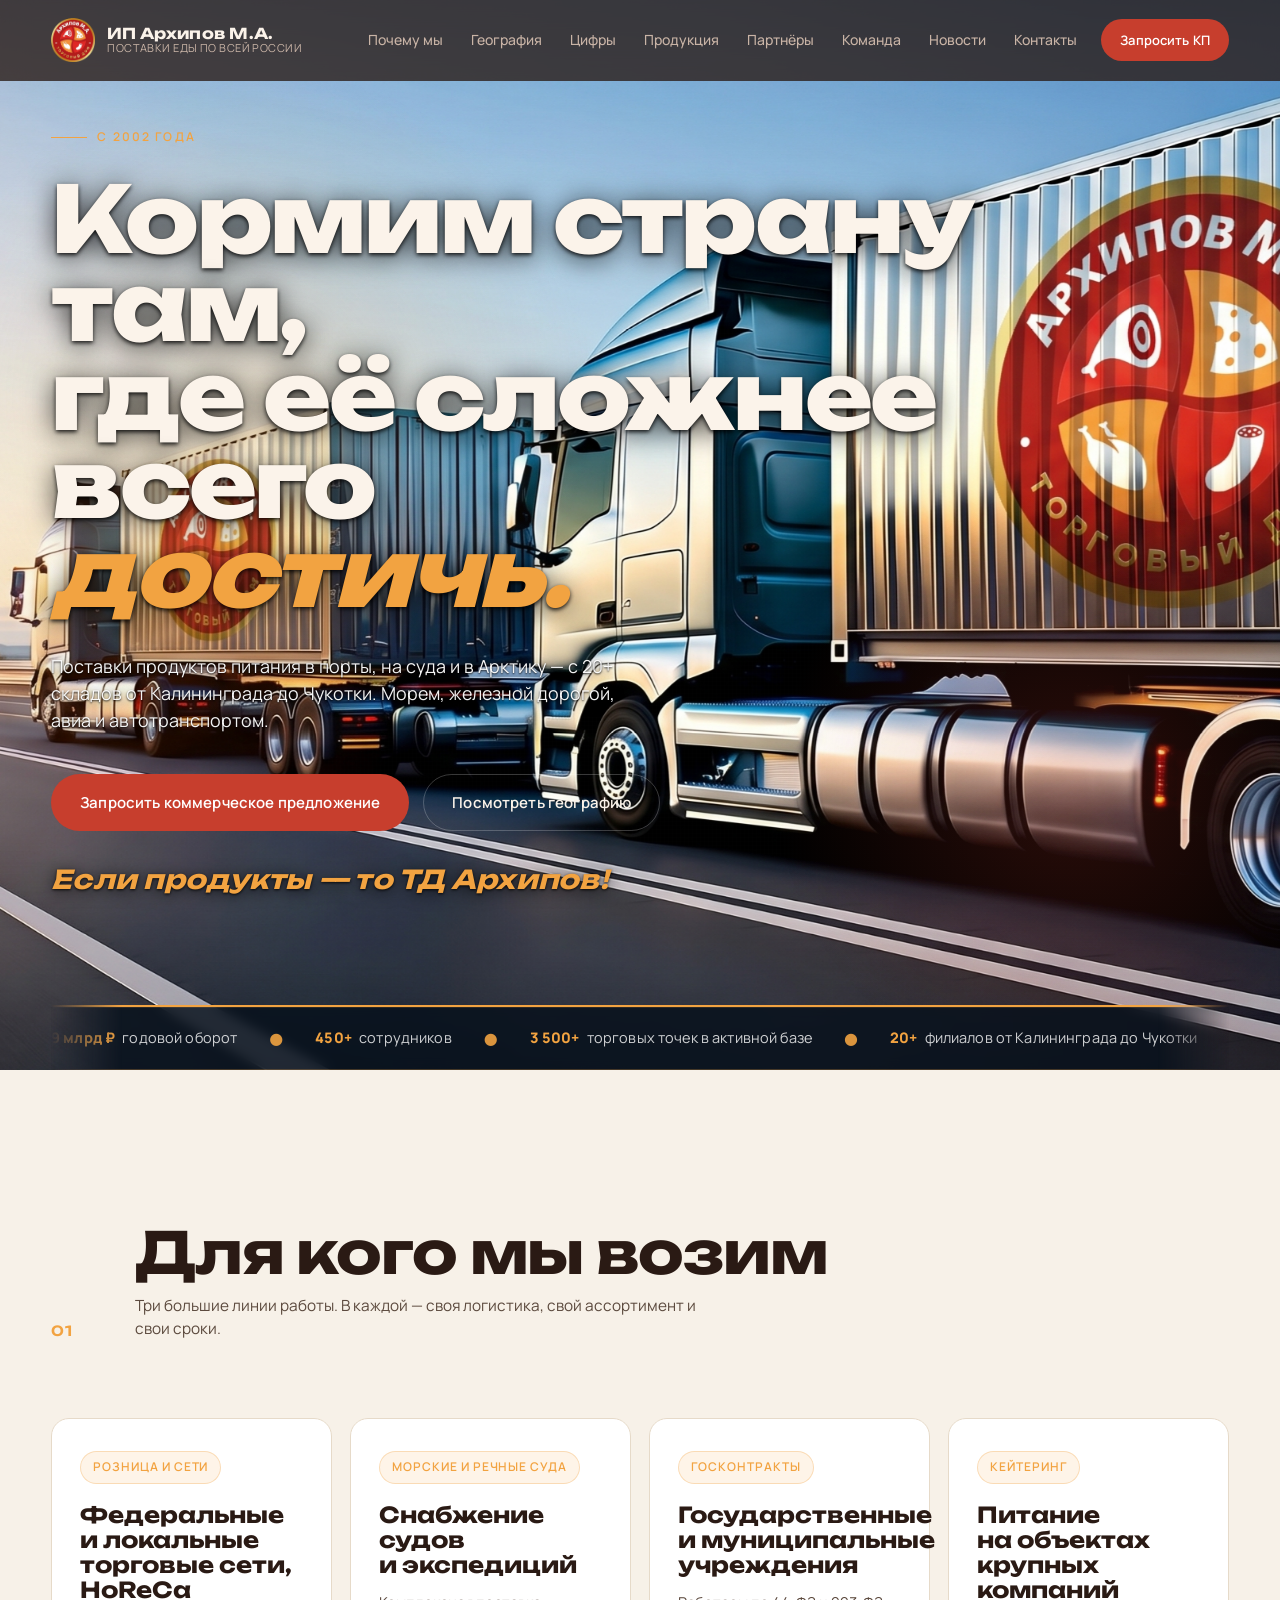
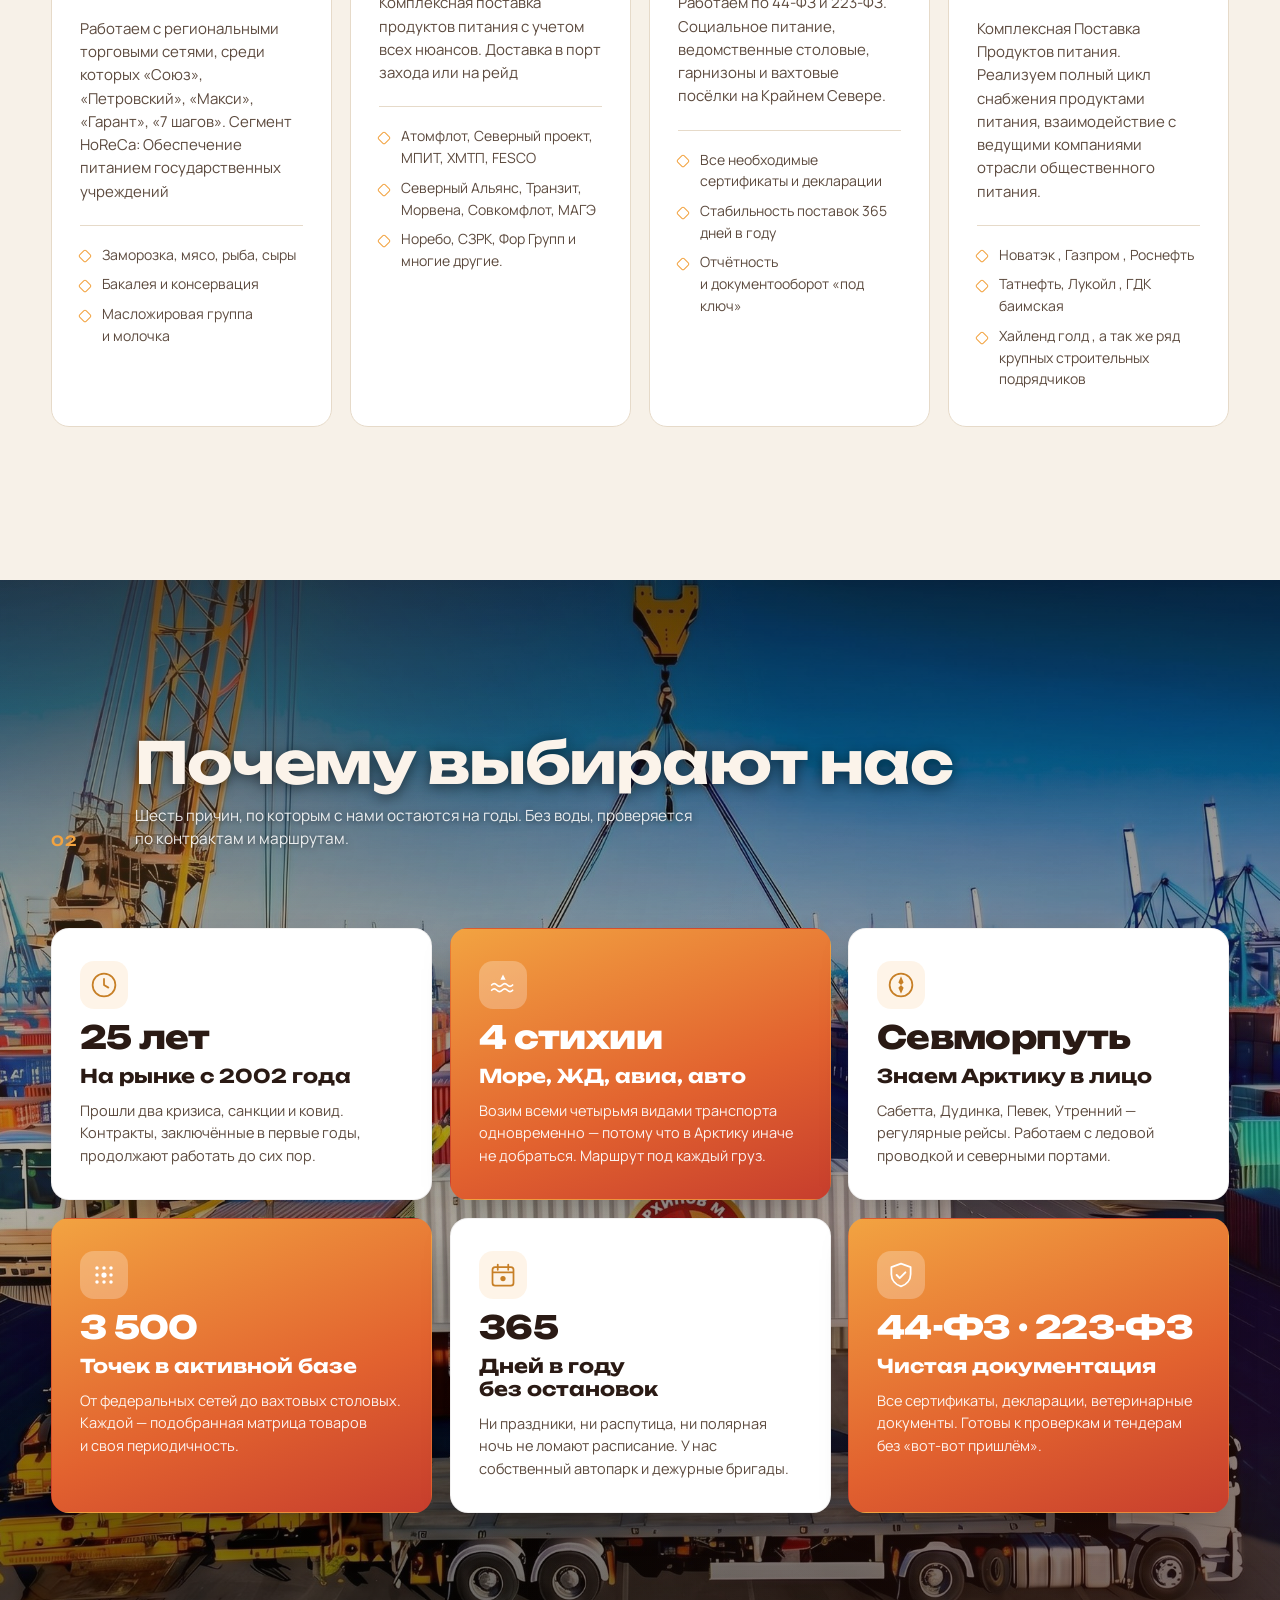
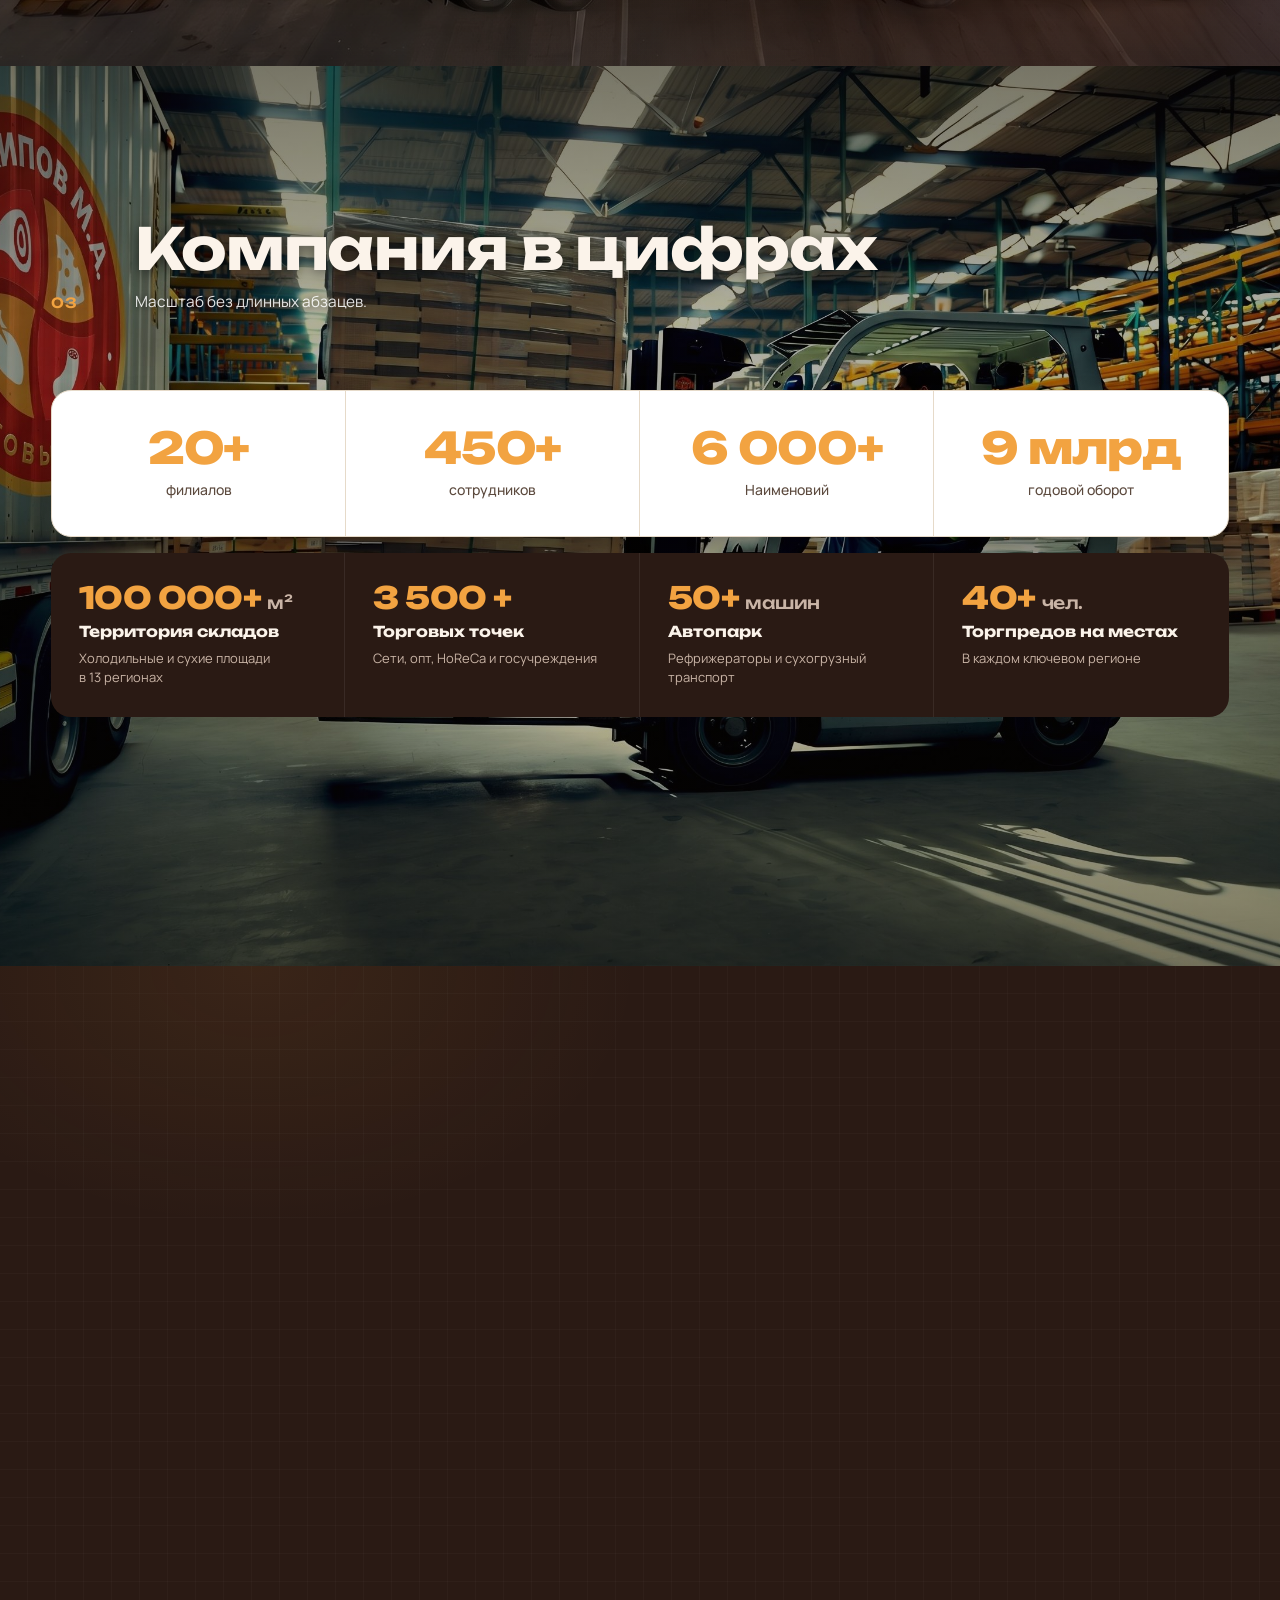
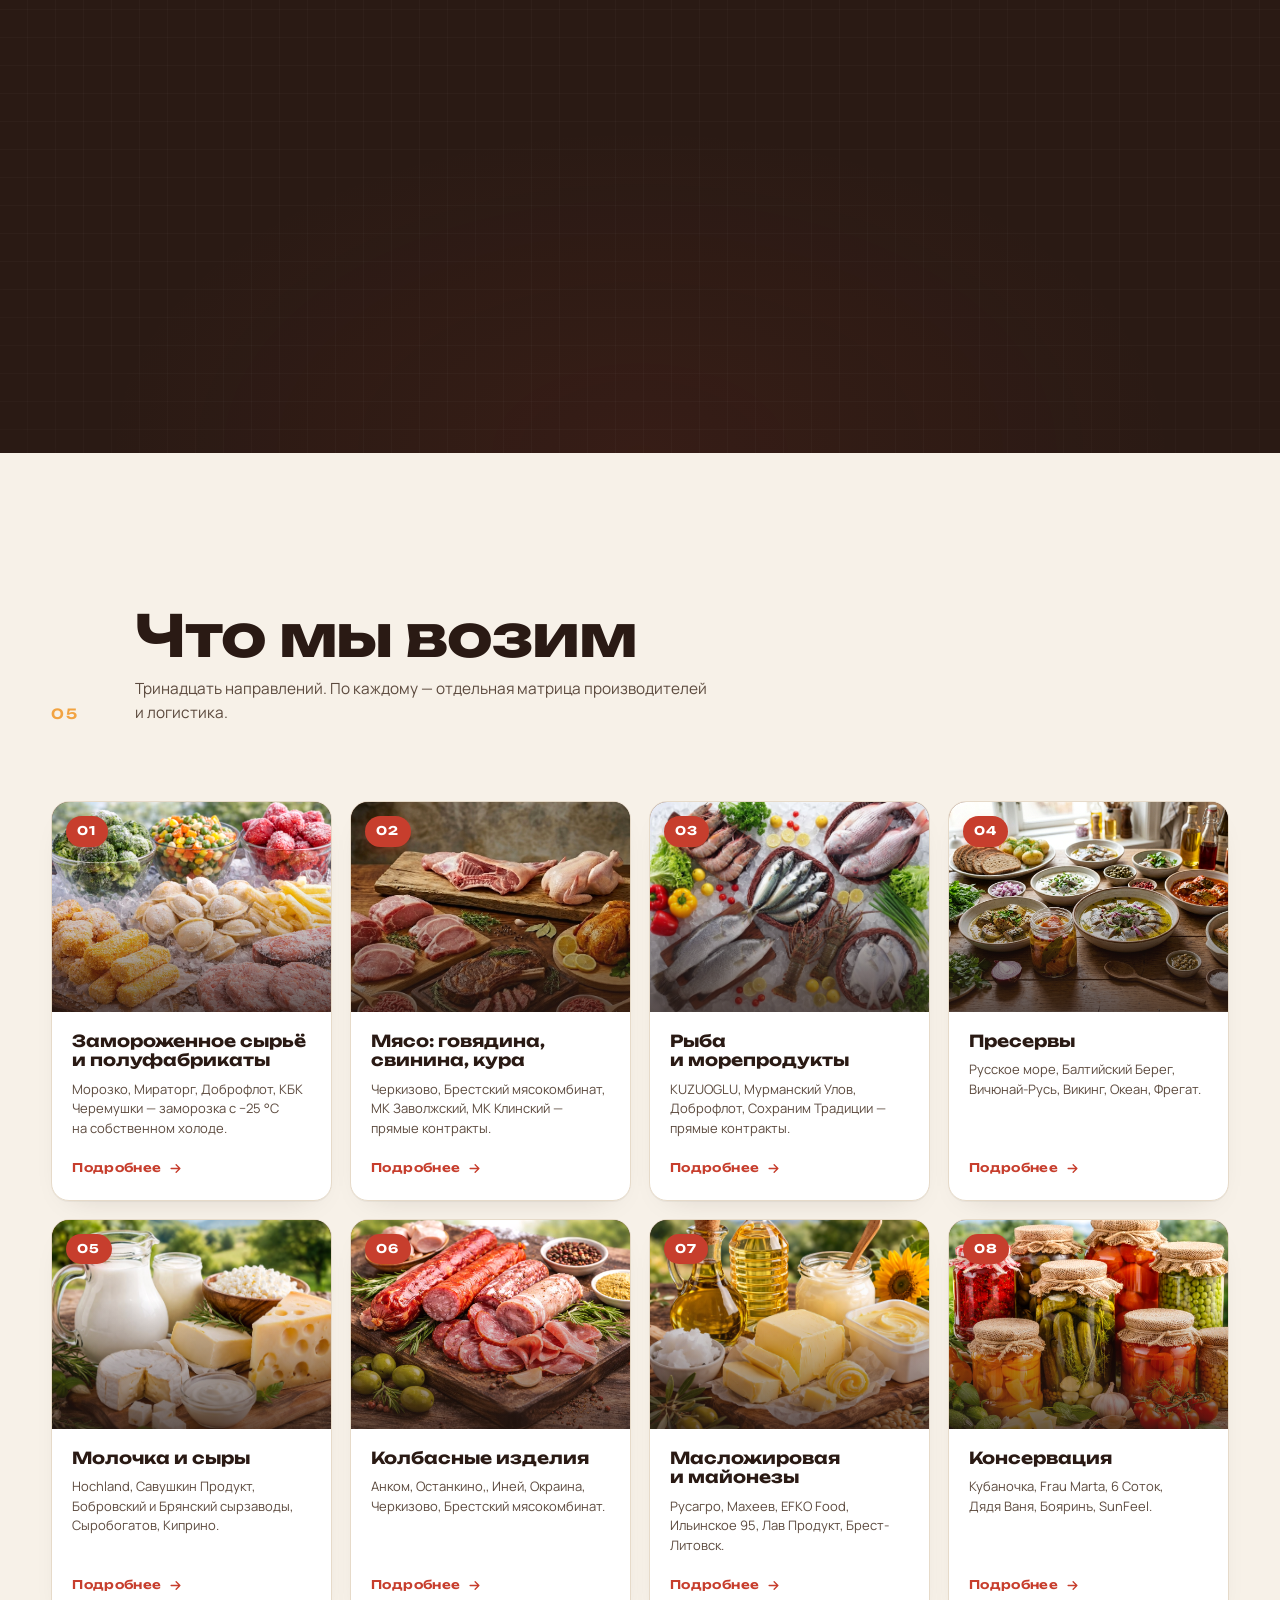
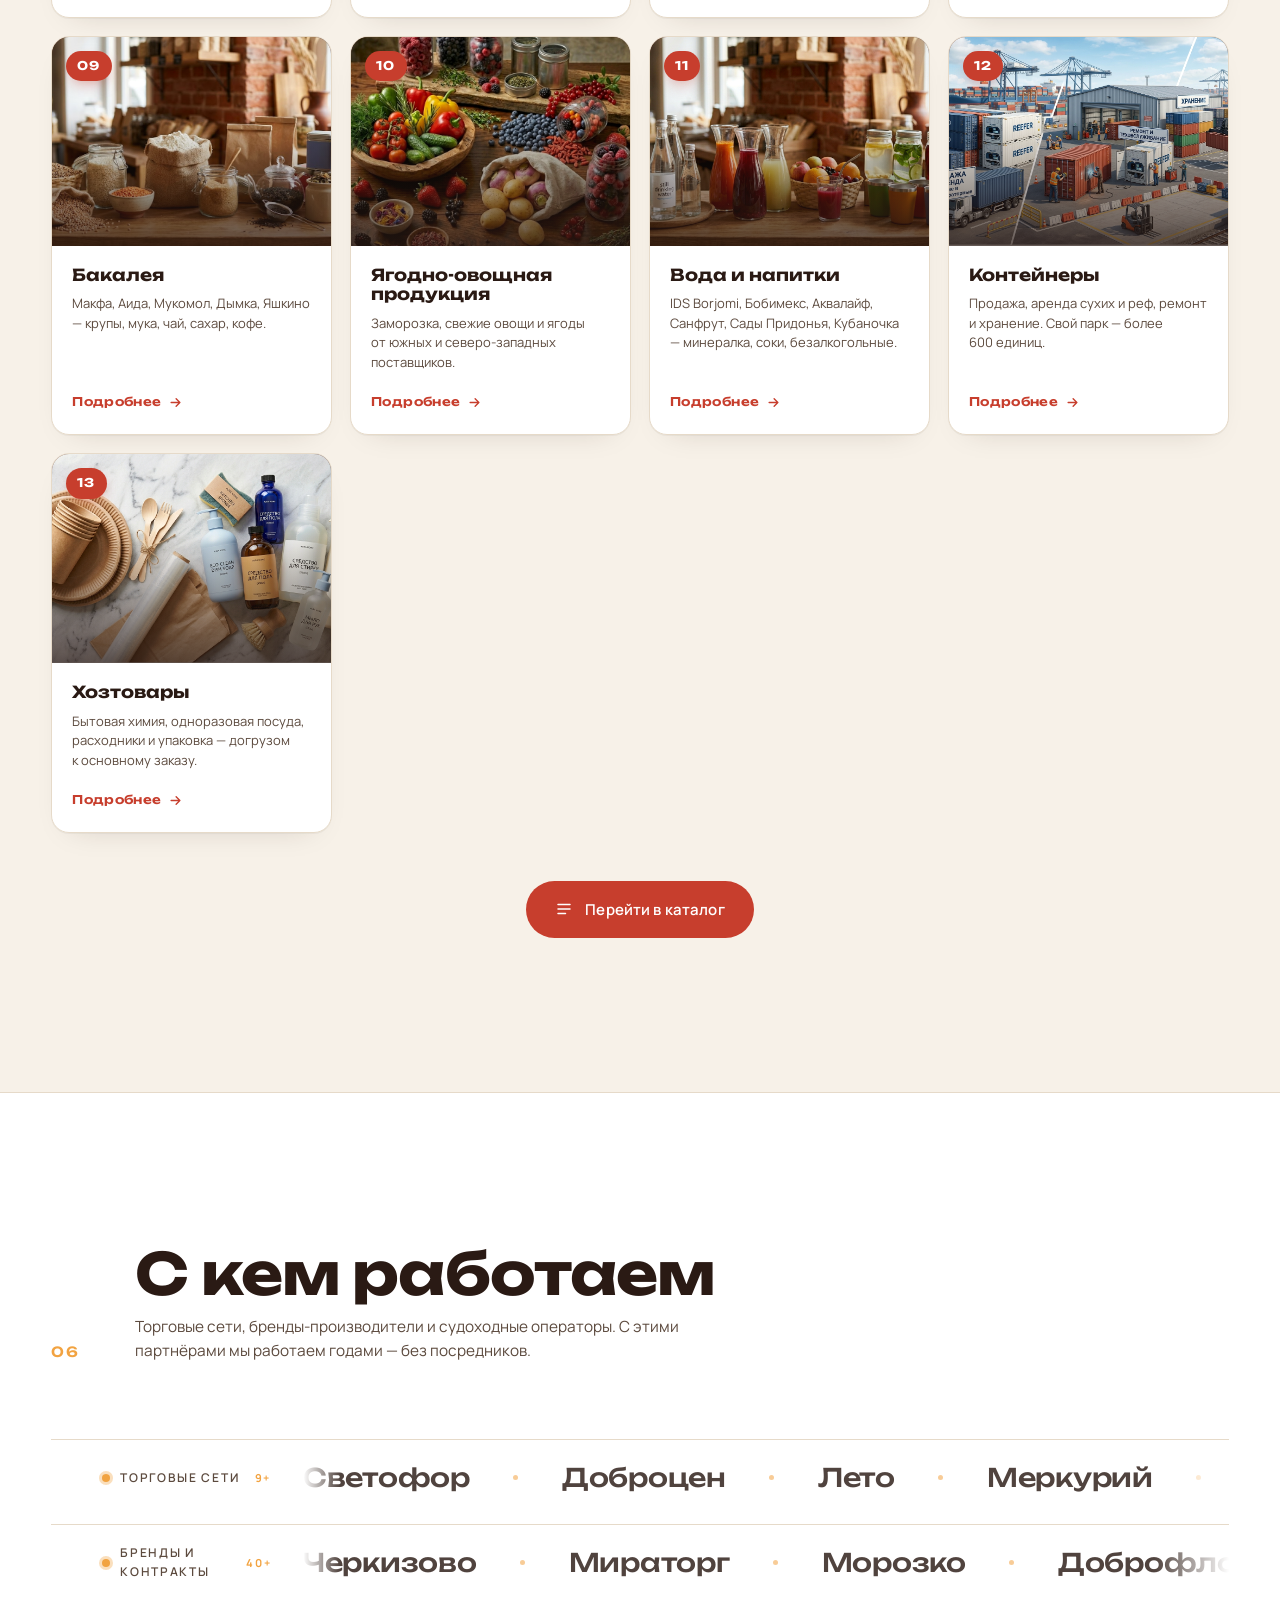
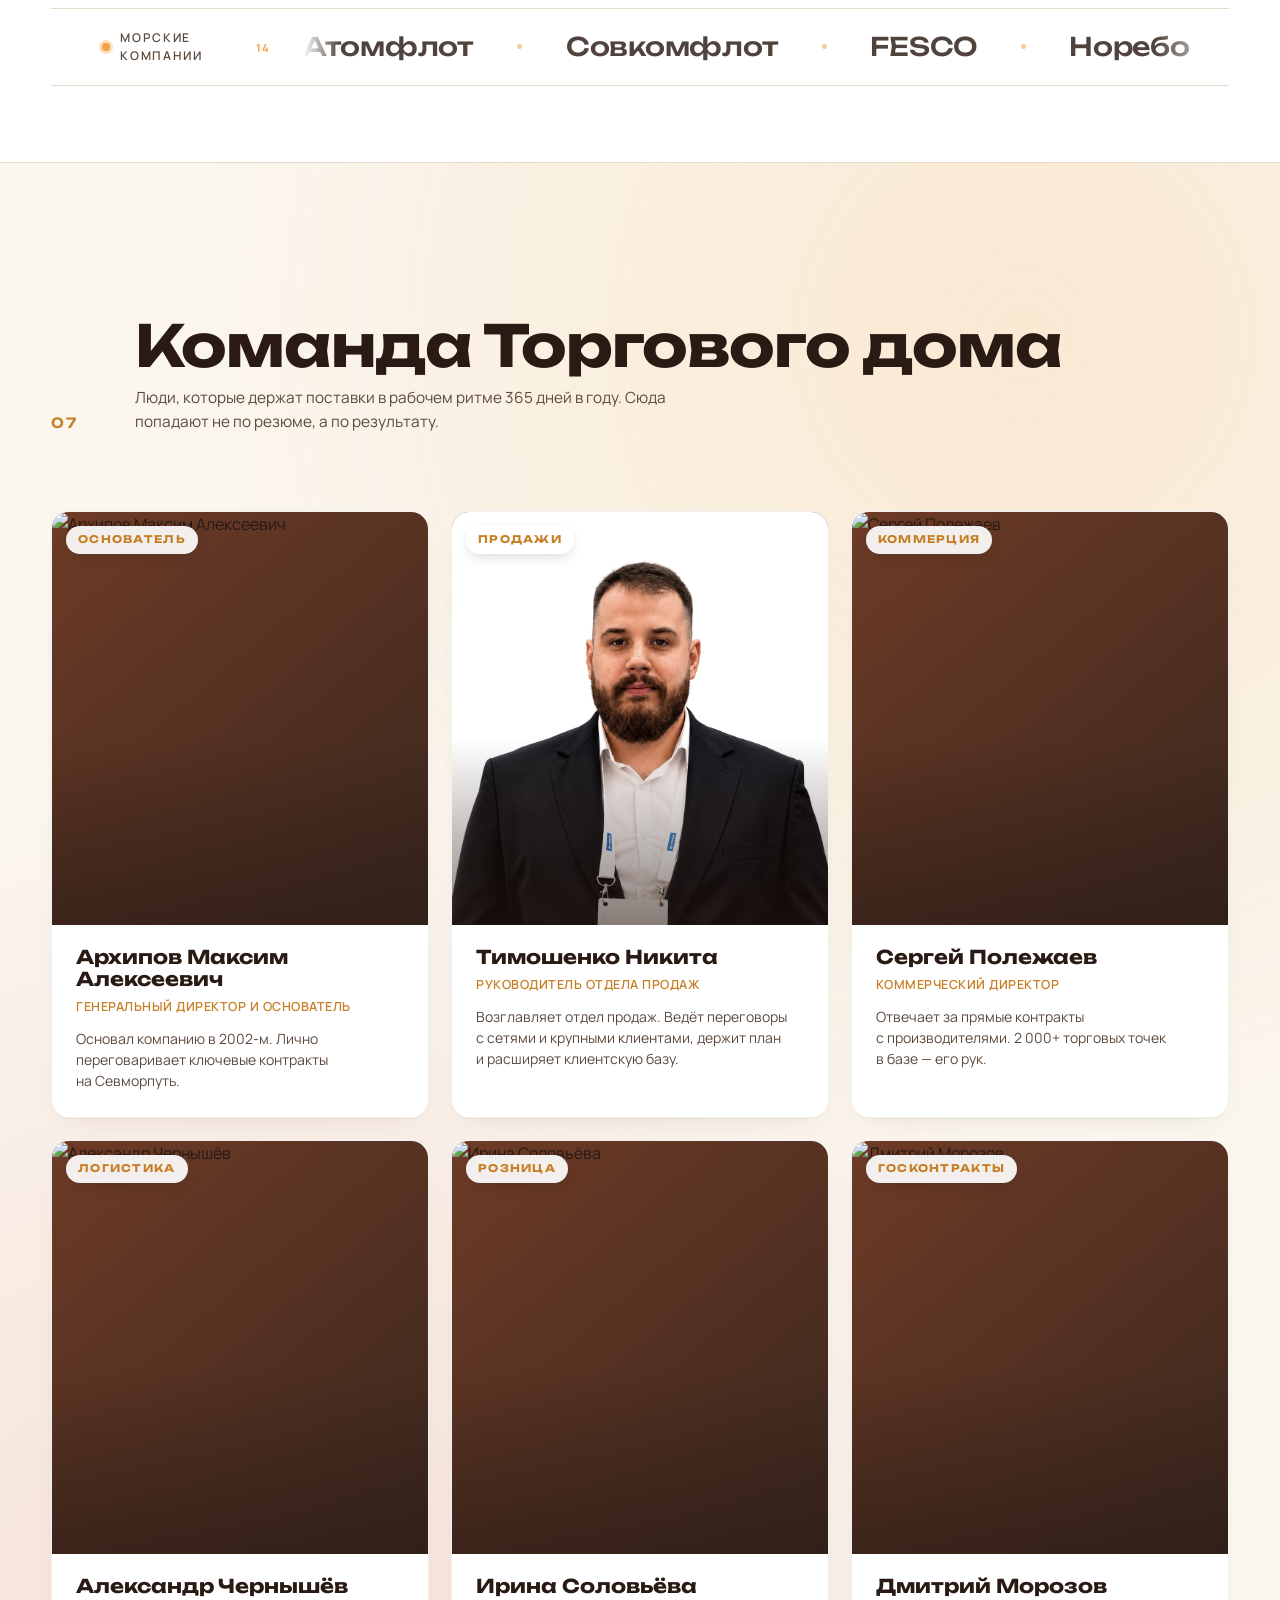
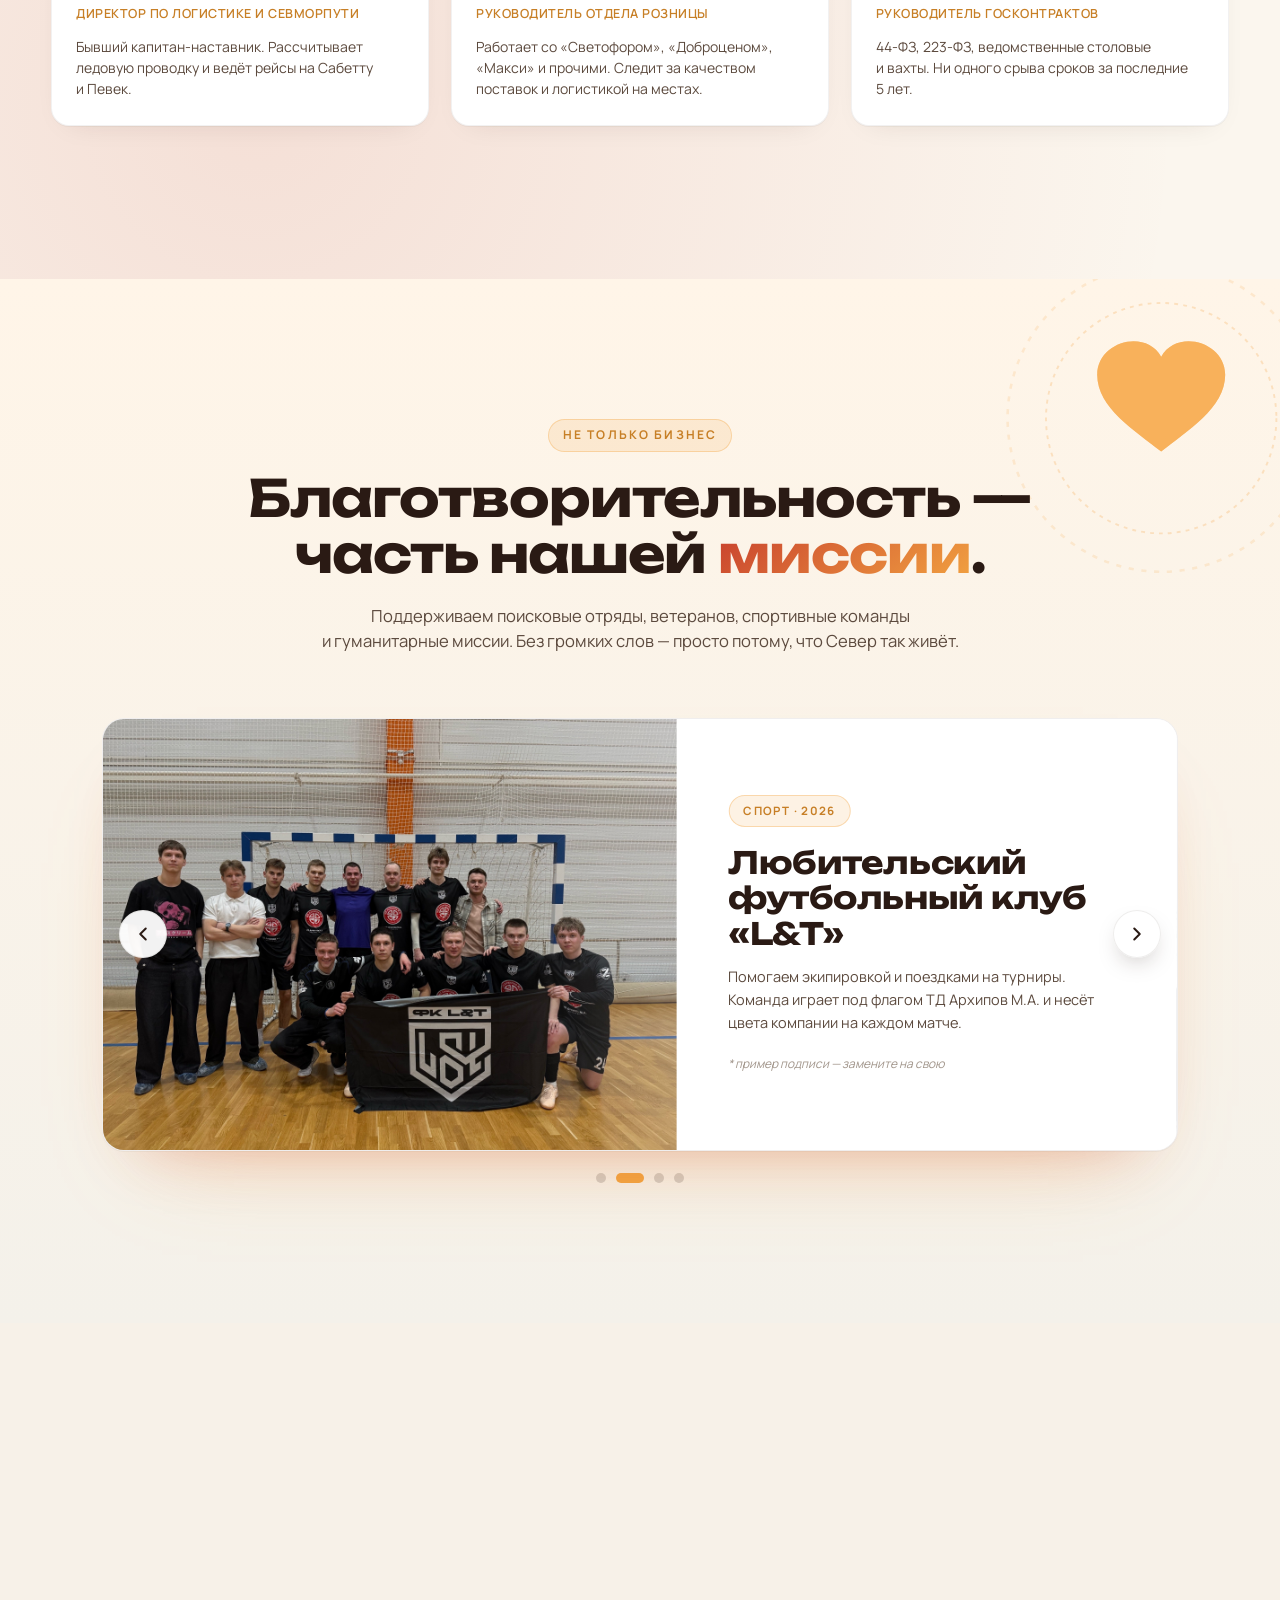
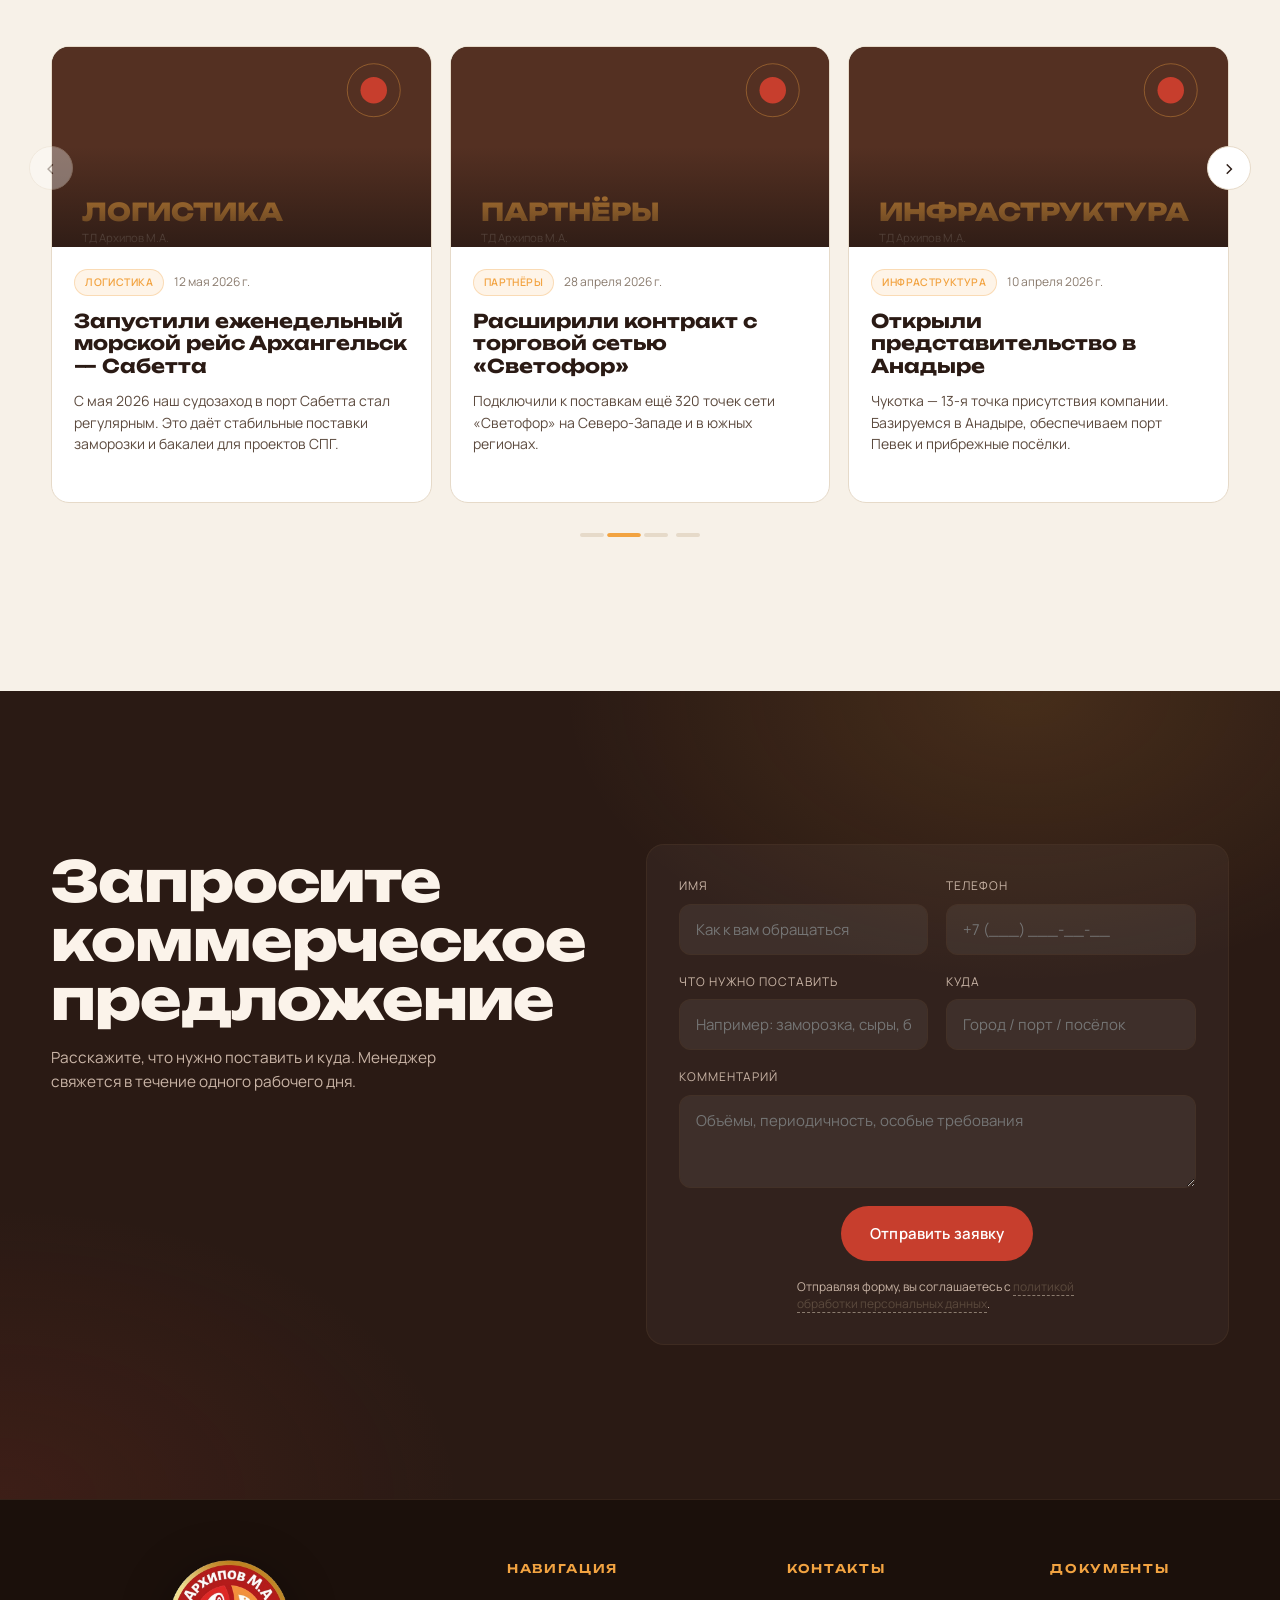
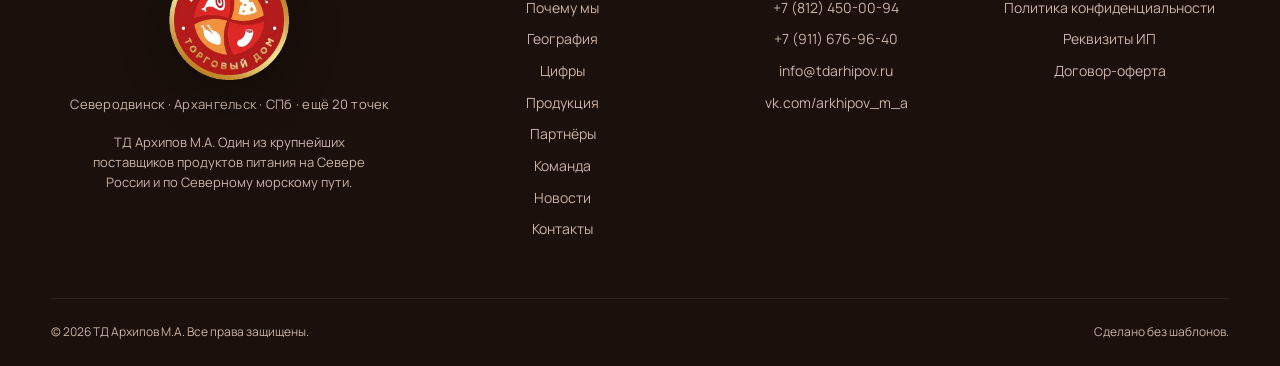
==== commit c125683c: "Update index.html" ====
--- a/index.html
+++ b/index.html
@@ -437,7 +437,7 @@
         </div>
         <div class="catx__body">
           <h3 class="catx__title">Пресервы</h3>
-          <p class="catx__desc">Русское море, Балтийский Берег, Вичюнай-Русь, Викинг, Окен, Фрегат.</p>
+          <p class="catx__desc">Русское море, Балтийский Берег, Вичюнай-Русь, Викинг, Океан, Фрегат.</p>
           <span class="catx__more">Подробнее <svg viewBox="0 0 24 24" fill="none"><path d="M5 12h14M13 6l6 6-6 6" stroke="currentColor" stroke-width="2.2" stroke-linecap="round" stroke-linejoin="round"/></svg></span>
         </div>
       </a>
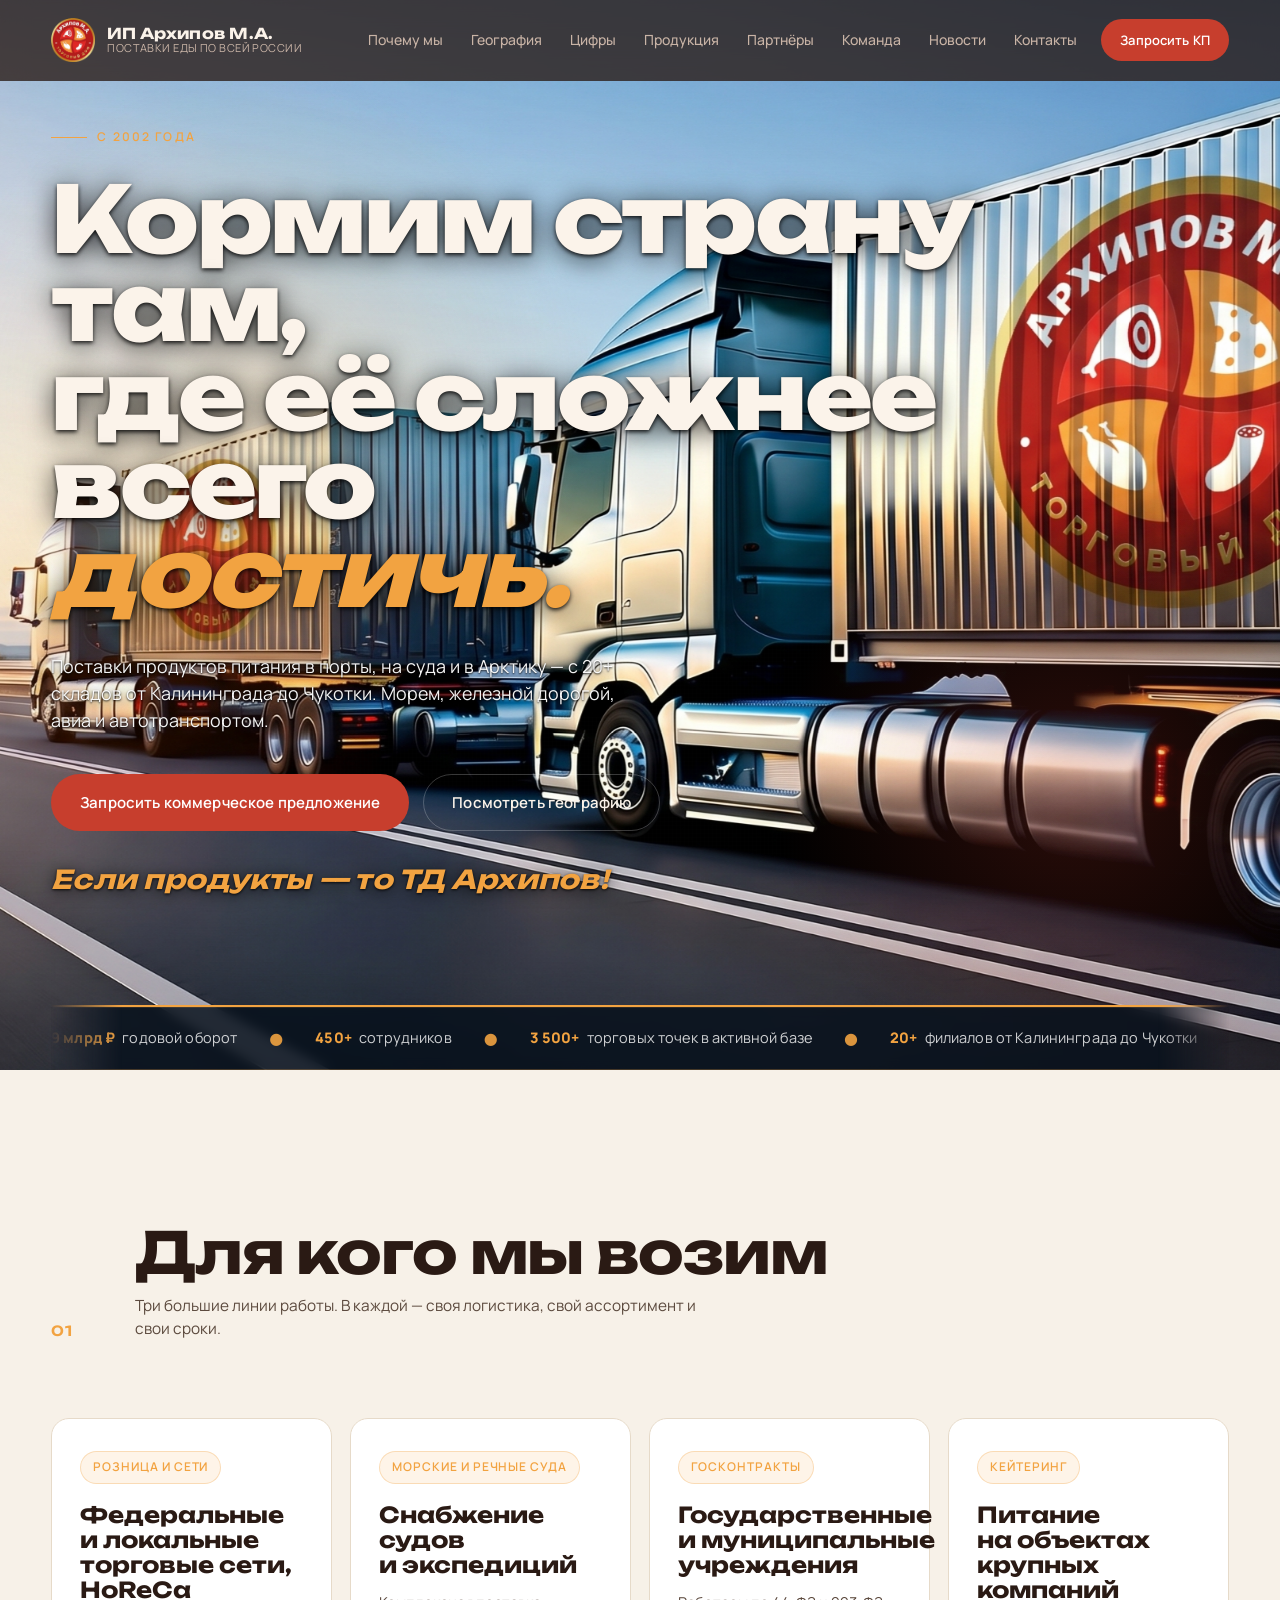
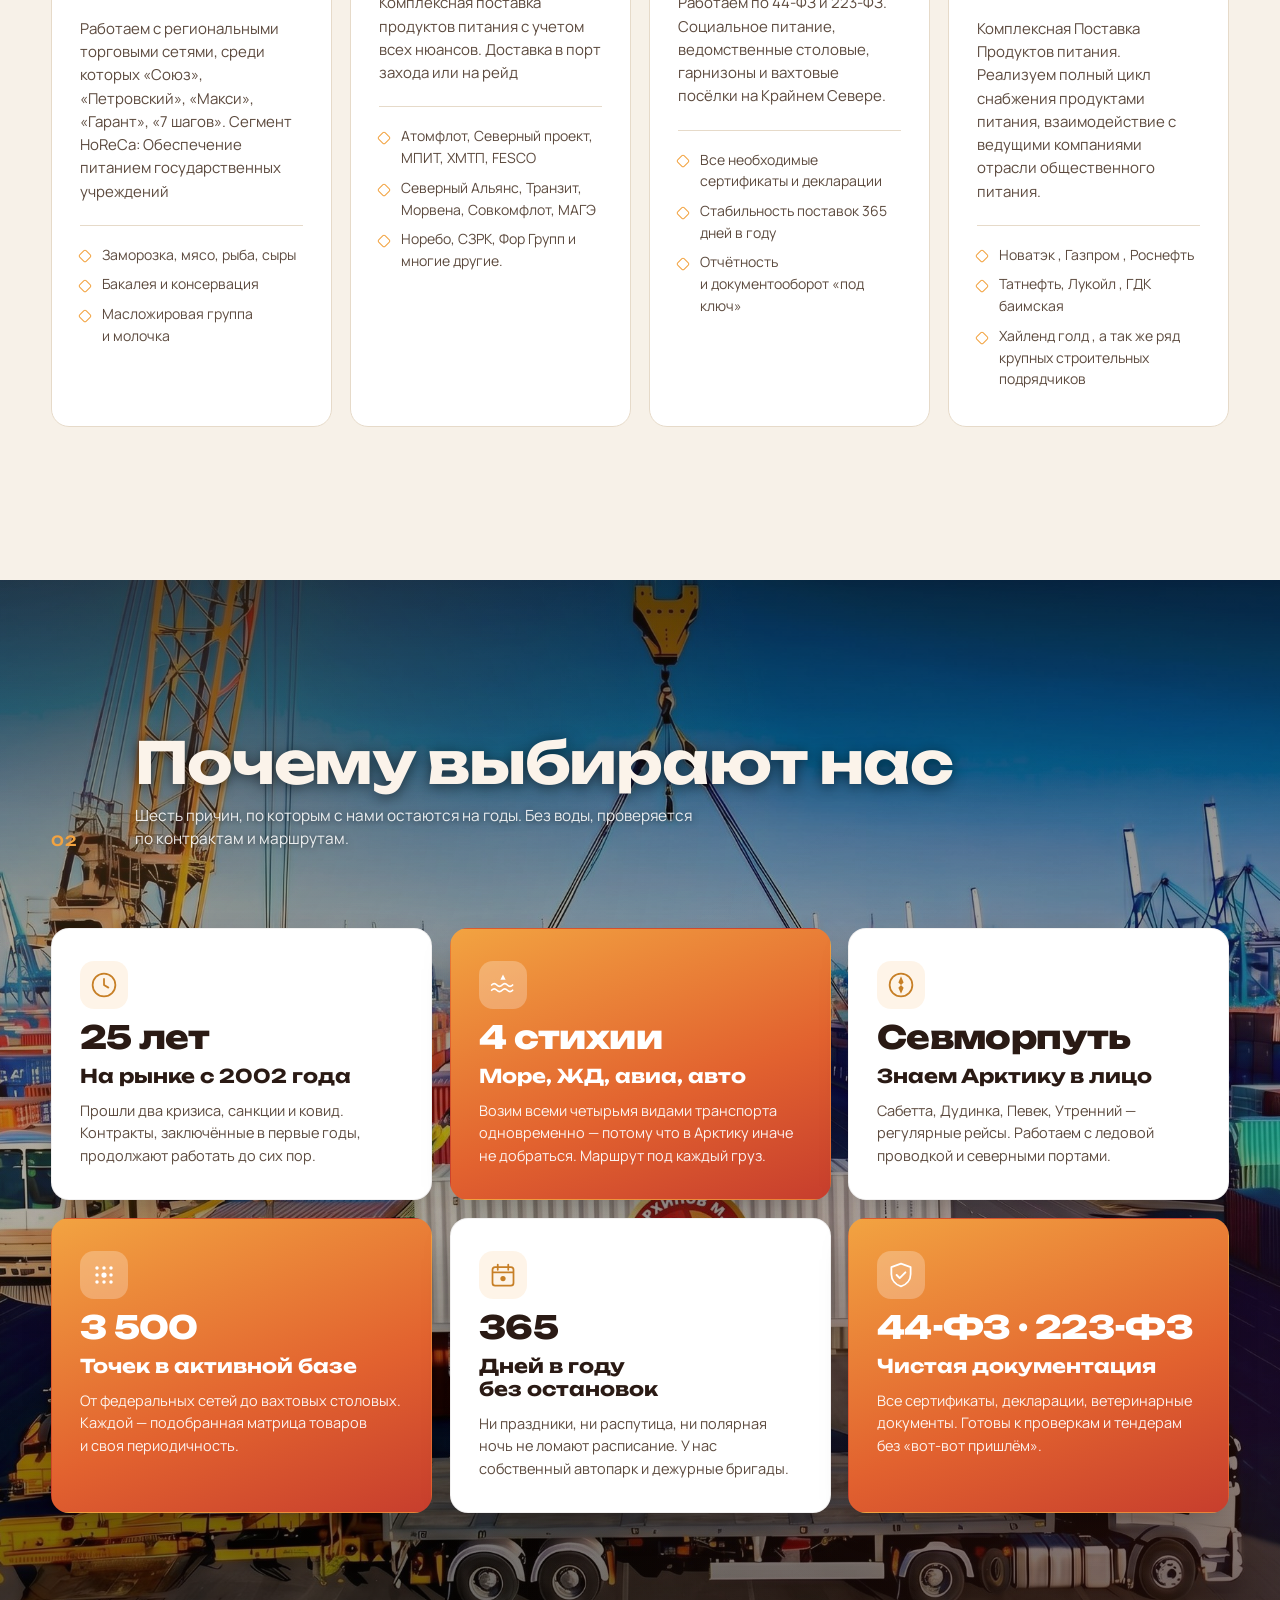
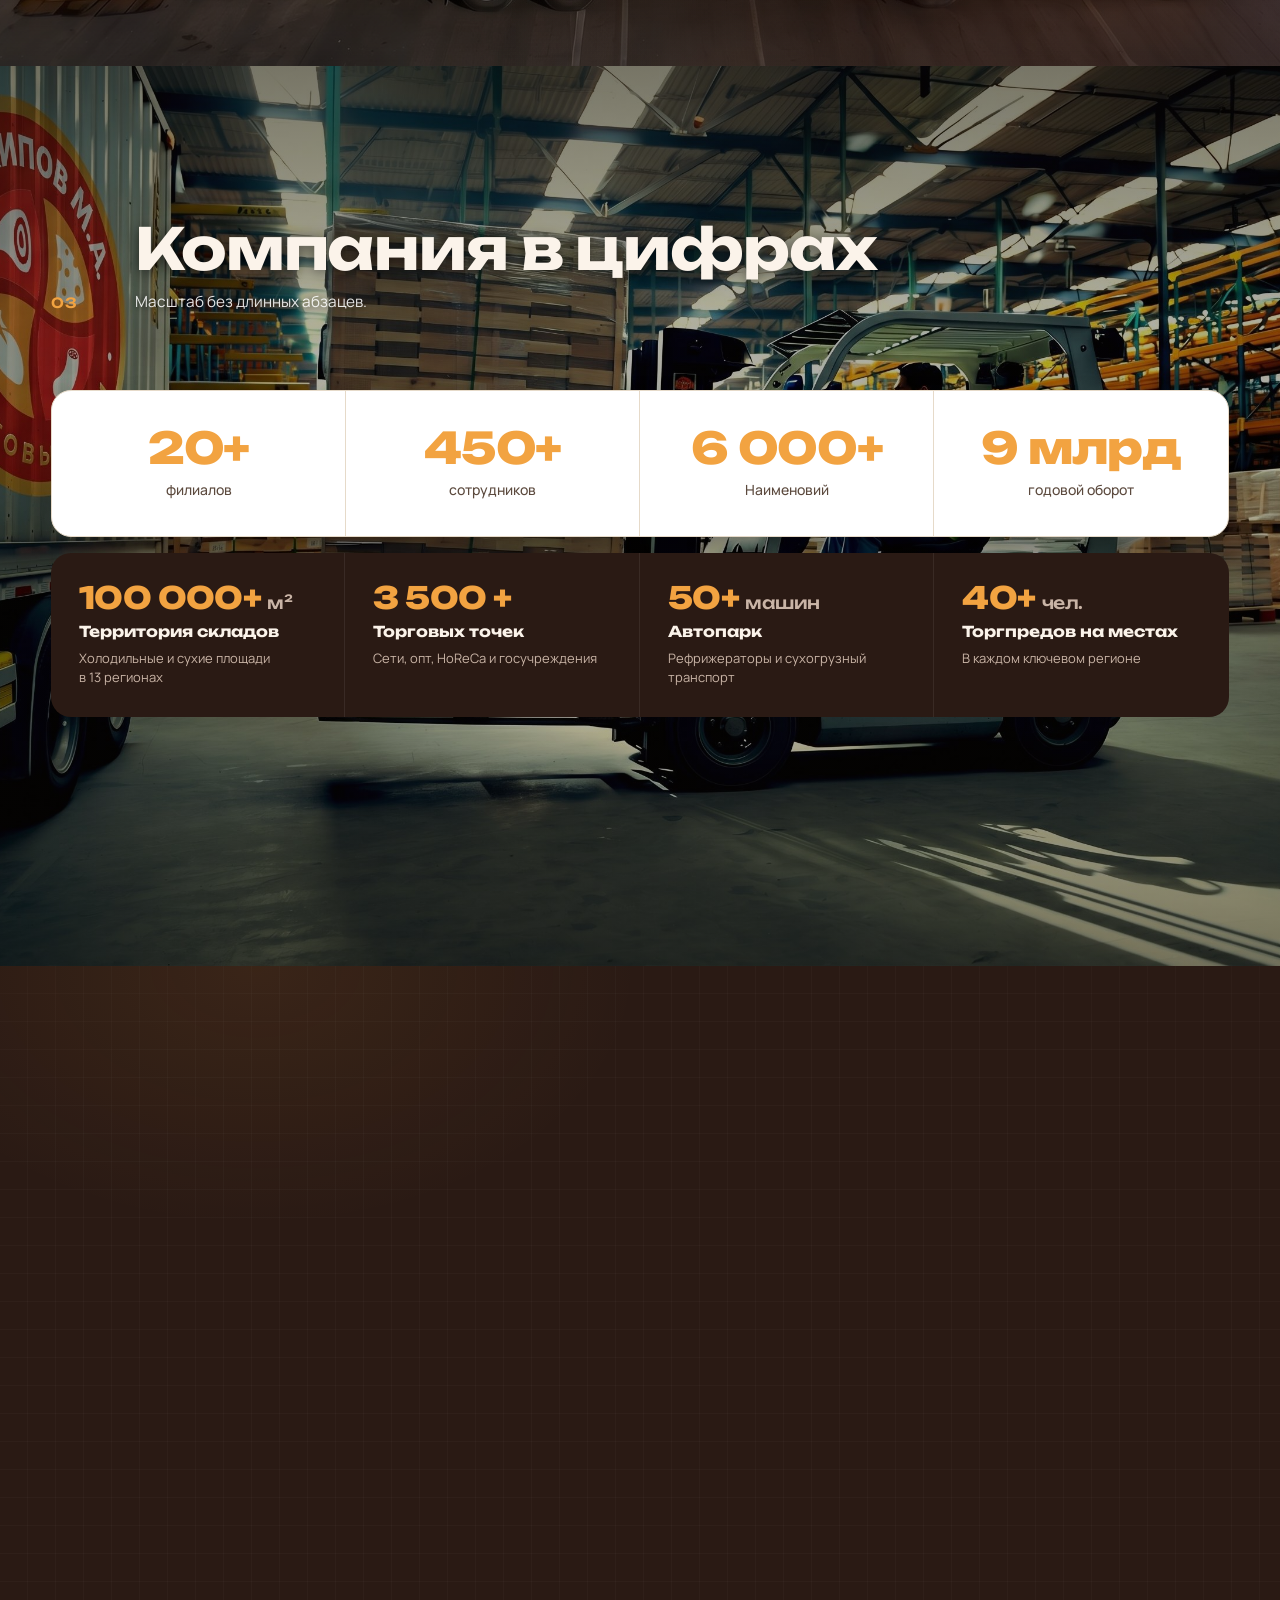
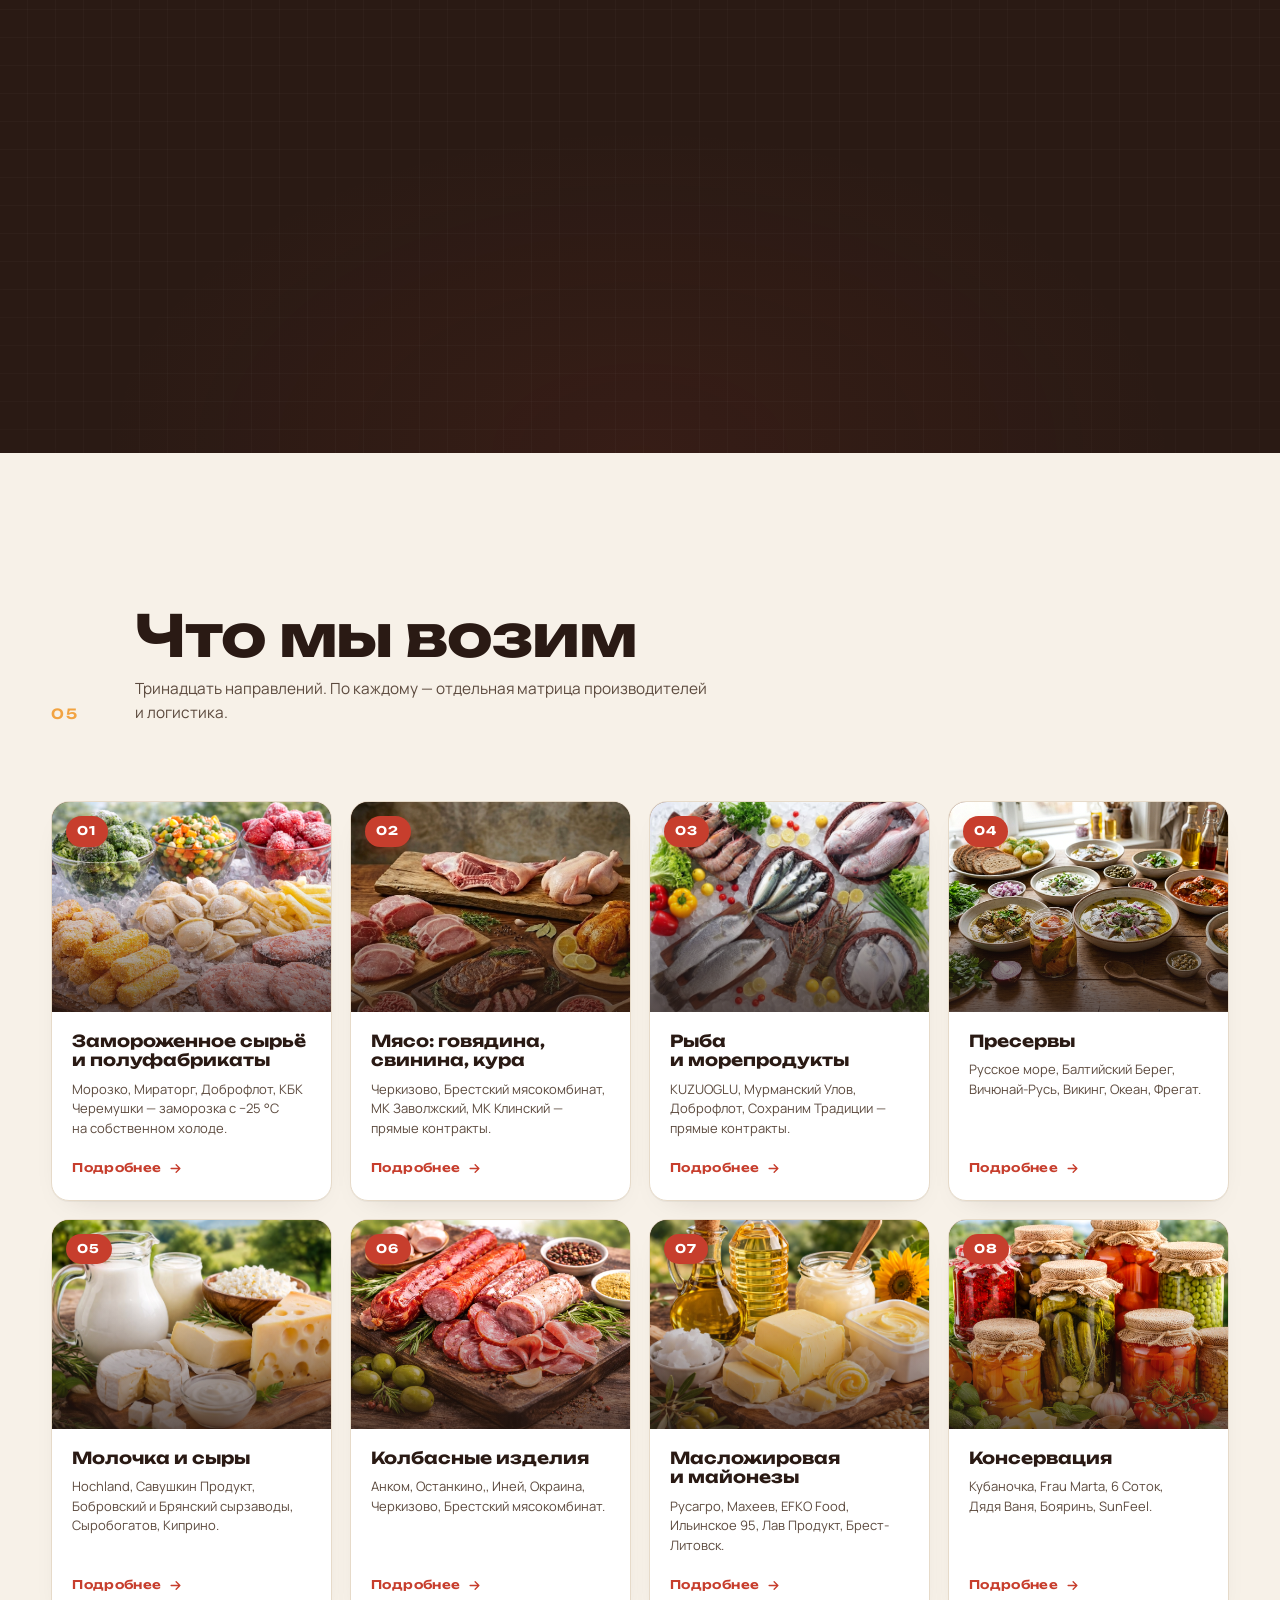
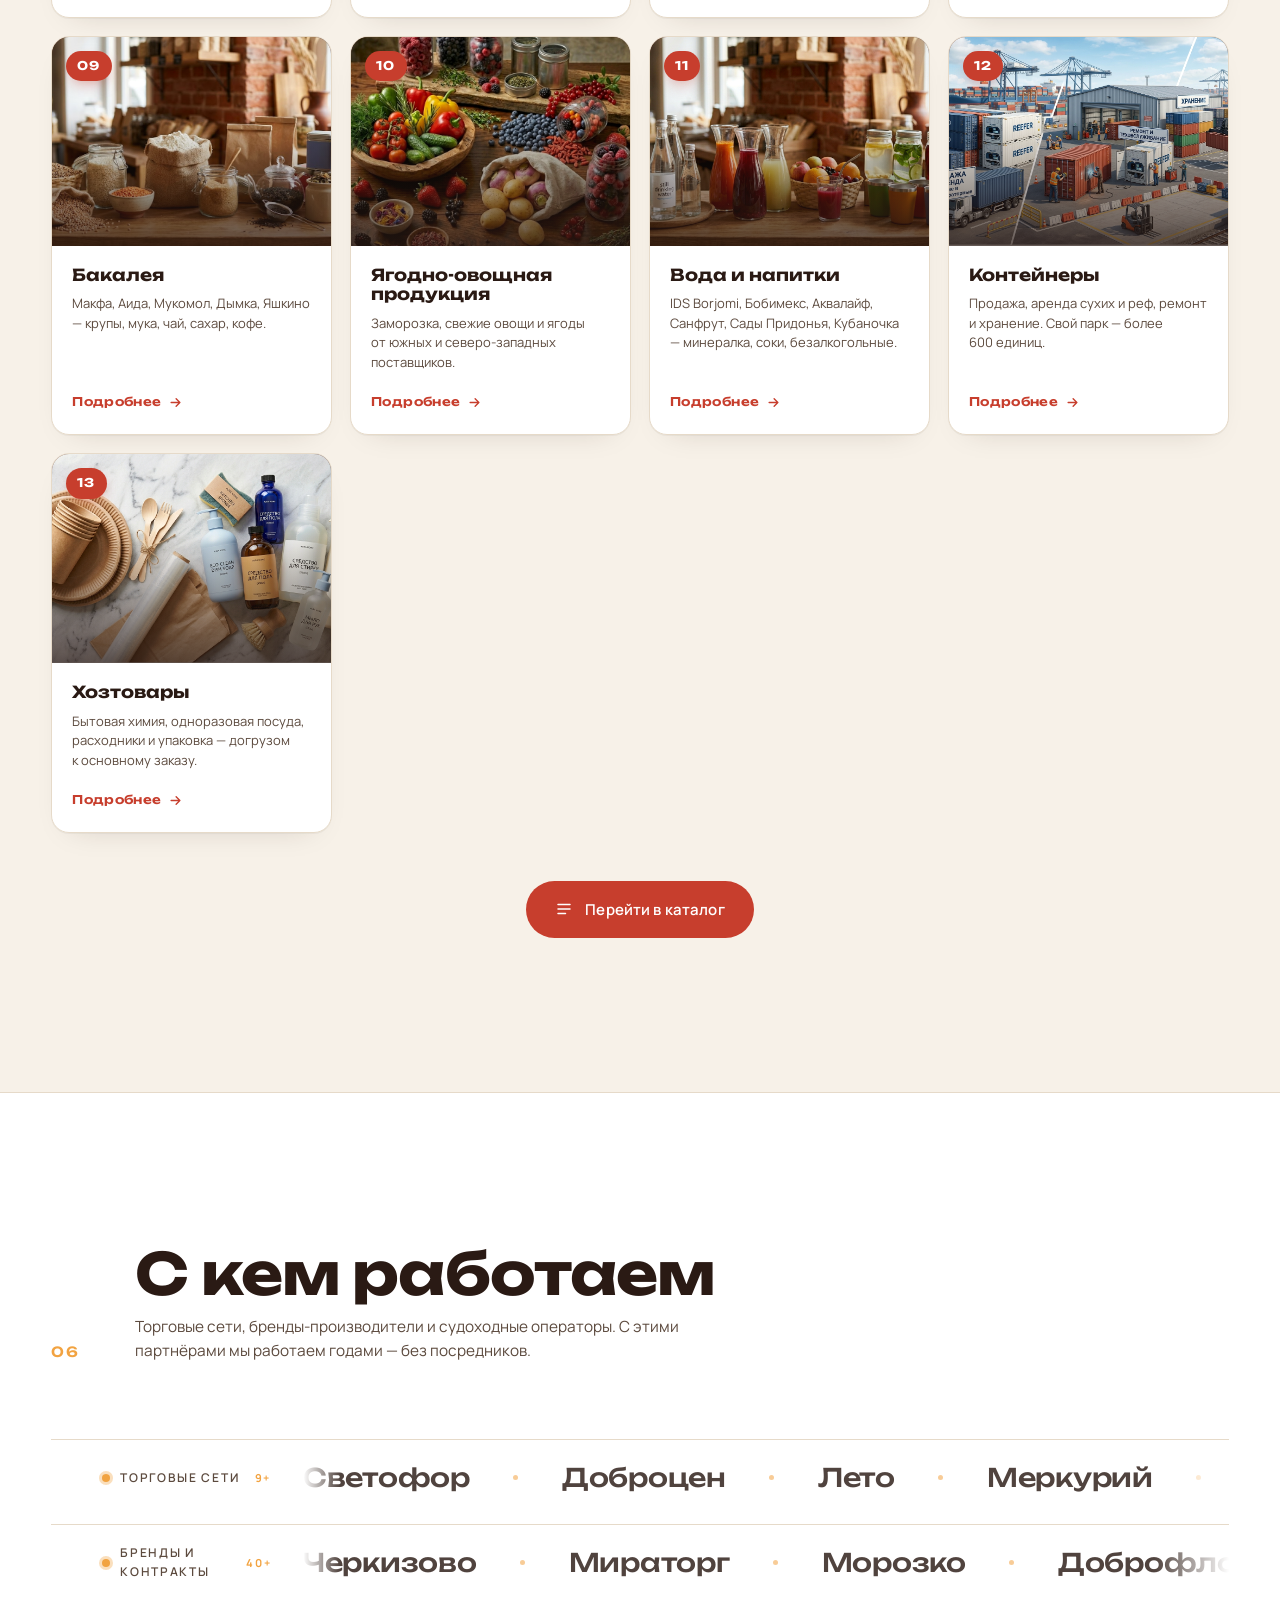
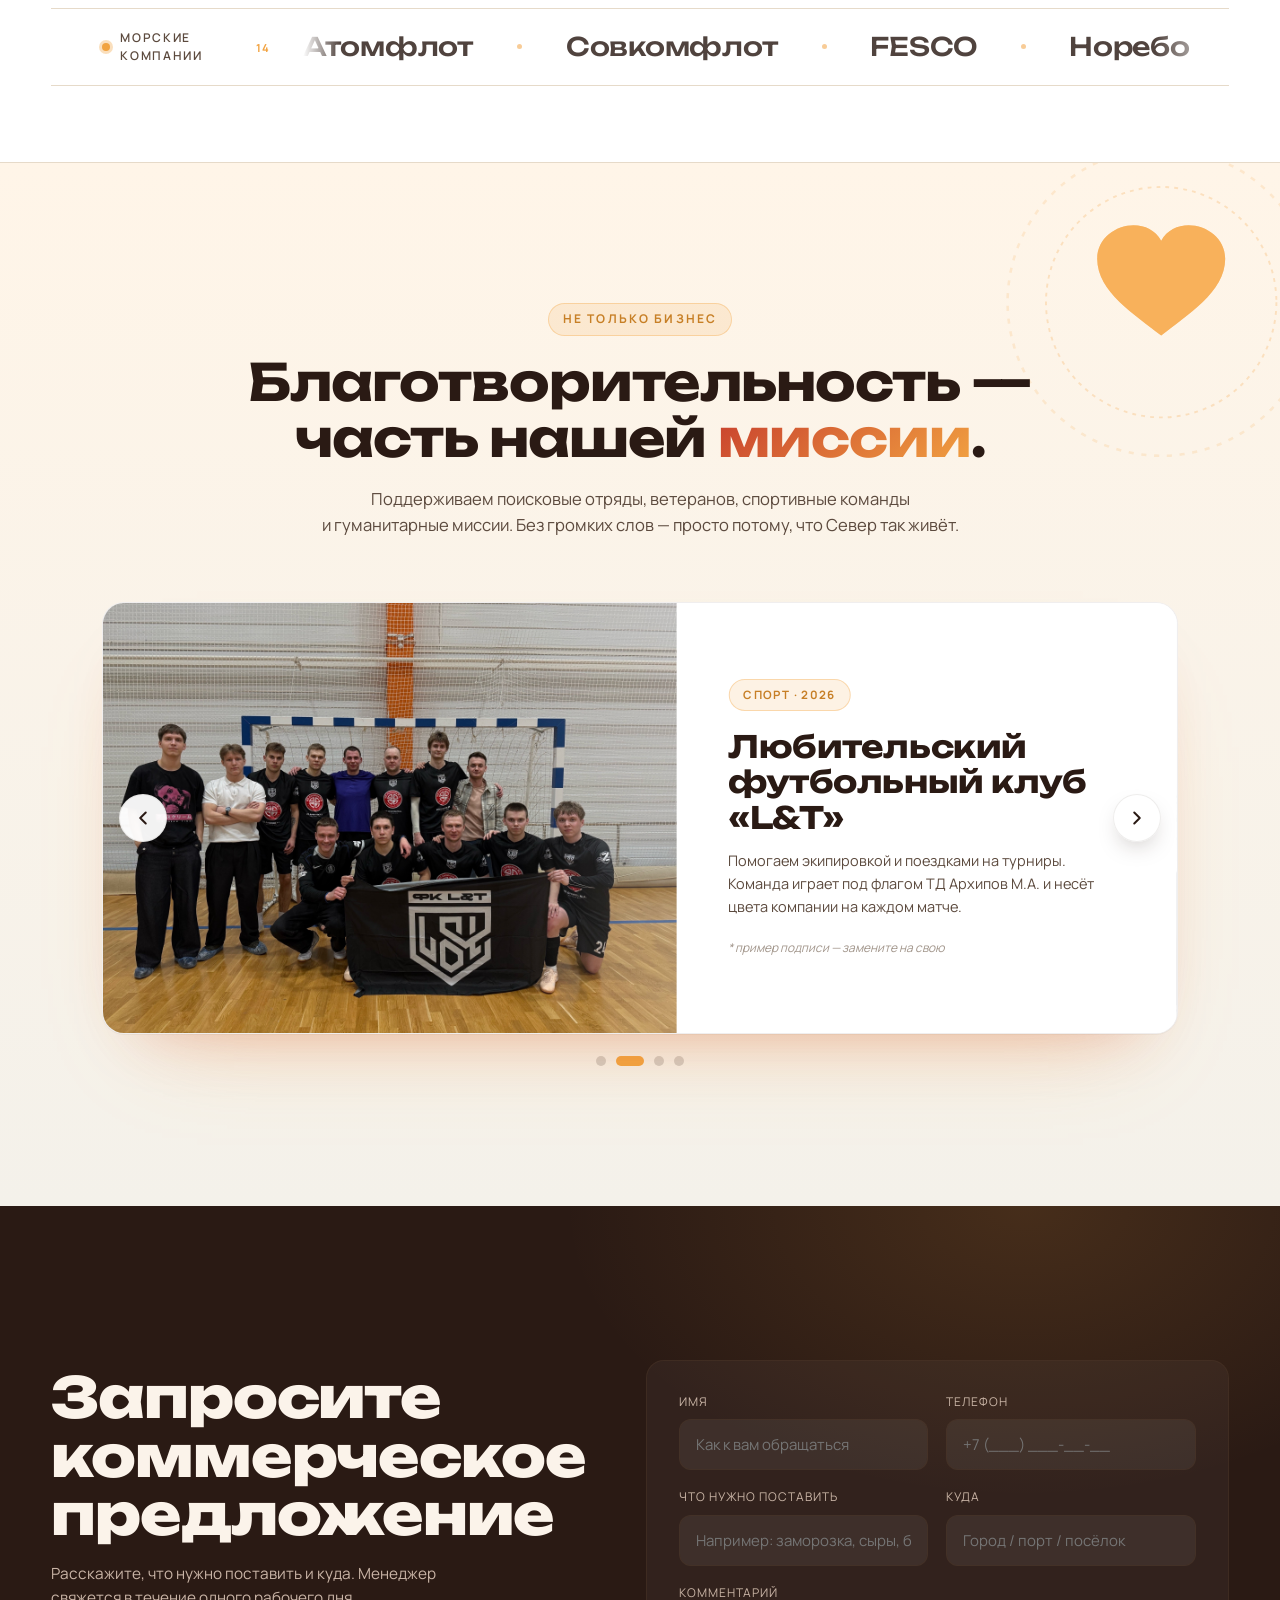
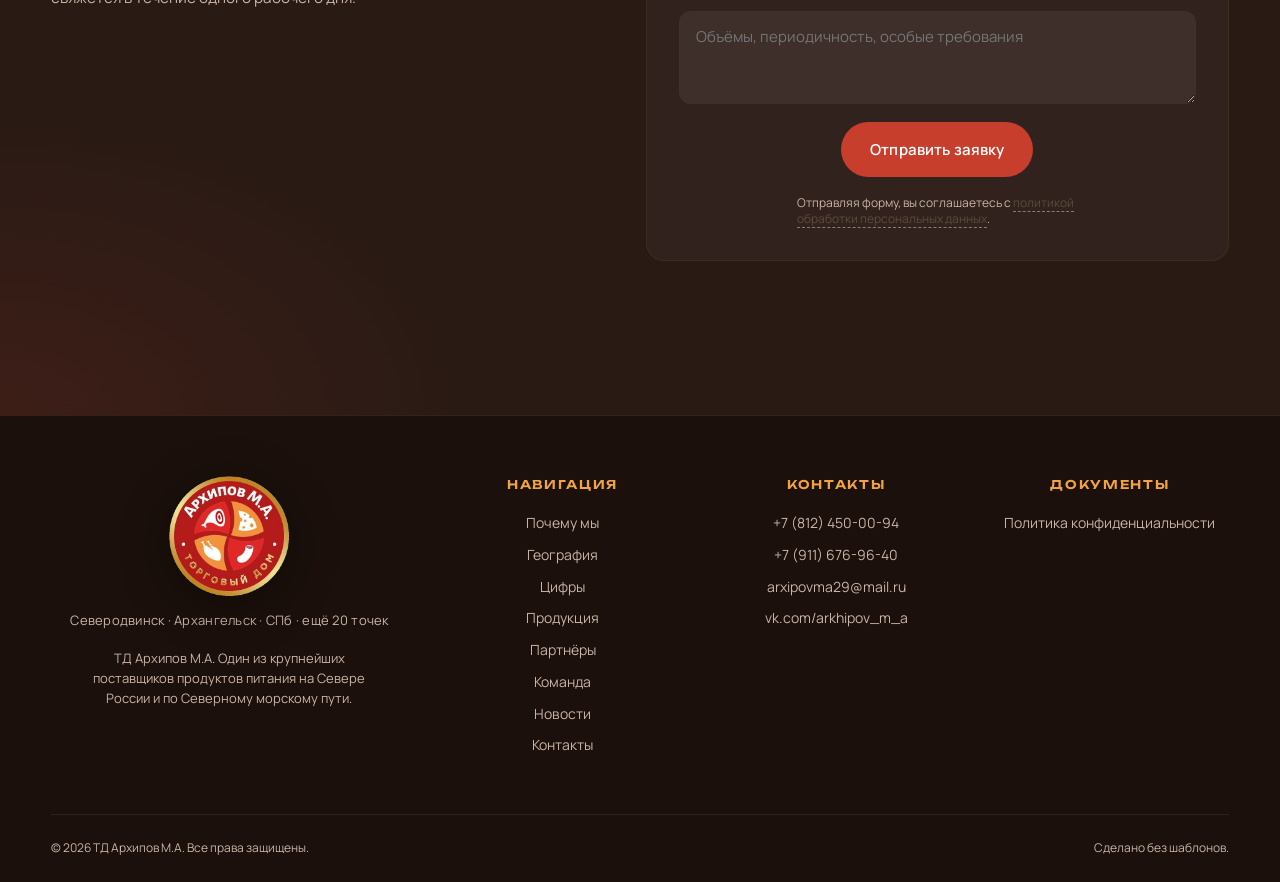
==== commit 57cbc96c: "cl" ====
--- a/index.html
+++ b/index.html
@@ -616,7 +616,7 @@
   </section>
 
   <!-- ===================== TEAM ===================== -->
-  <section class="team" id="team">
+  <!-- <section class="team" id="team">
     <div class="team__bg" aria-hidden="true"></div>
     <header class="section-head section-head--on-light">
       <span class="section-head__num">07</span>
@@ -697,7 +697,7 @@
         </div>
       </article>
     </div>
-  </section>
+  </section> -->
 
   <!-- ===================== CHARITY ===================== -->
   <section class="charity" id="charity">
@@ -783,7 +783,7 @@
   </section>
 
   <!-- ===================== NEWS ===================== -->
-  <section class="news" id="news">
+  <!-- <section class="news" id="news">
     <header class="section-head">
       <span class="section-head__num">08</span>
       <h2 class="section-head__title">Что у&nbsp;нас происходит</h2>
@@ -796,7 +796,7 @@
       <button class="news__nav news__nav--next" id="newsNext" aria-label="Следующая новость">›</button>
       <div class="news__dots" id="newsDots" aria-label="Навигация по новостям"></div>
     </div>
-  </section>
+  </section> -->
 
   <!-- ===================== CONTACT ===================== -->
   <section class="contact" id="contact">
@@ -871,7 +871,7 @@
         <div class="footer-col__body"><div>
         <a href="tel:+78124500094">+7 (812) 450-00-94</a>
         <a href="tel:+79116769640">+7 (911) 676-96-40</a>
-        <a href="mailto:info@tdarhipov.ru">info@tdarhipov.ru</a>
+        <a href="mailto:arxipovma29@mail.ru">arxipovma29@mail.ru</a>
         <a href="https://vk.com/arkhipov_m_a" target="_blank" rel="noopener">vk.com/arkhipov_m_a</a>
         </div></div>
       </div>
@@ -880,8 +880,6 @@
         <h4>Документы</h4>
         <div class="footer-col__body"><div>
         <a href="privacy.html">Политика конфиденциальности</a>
-        <a href="#">Реквизиты ИП</a>
-        <a href="#">Договор-оферта</a>
         </div></div>
       </div>
     </div>
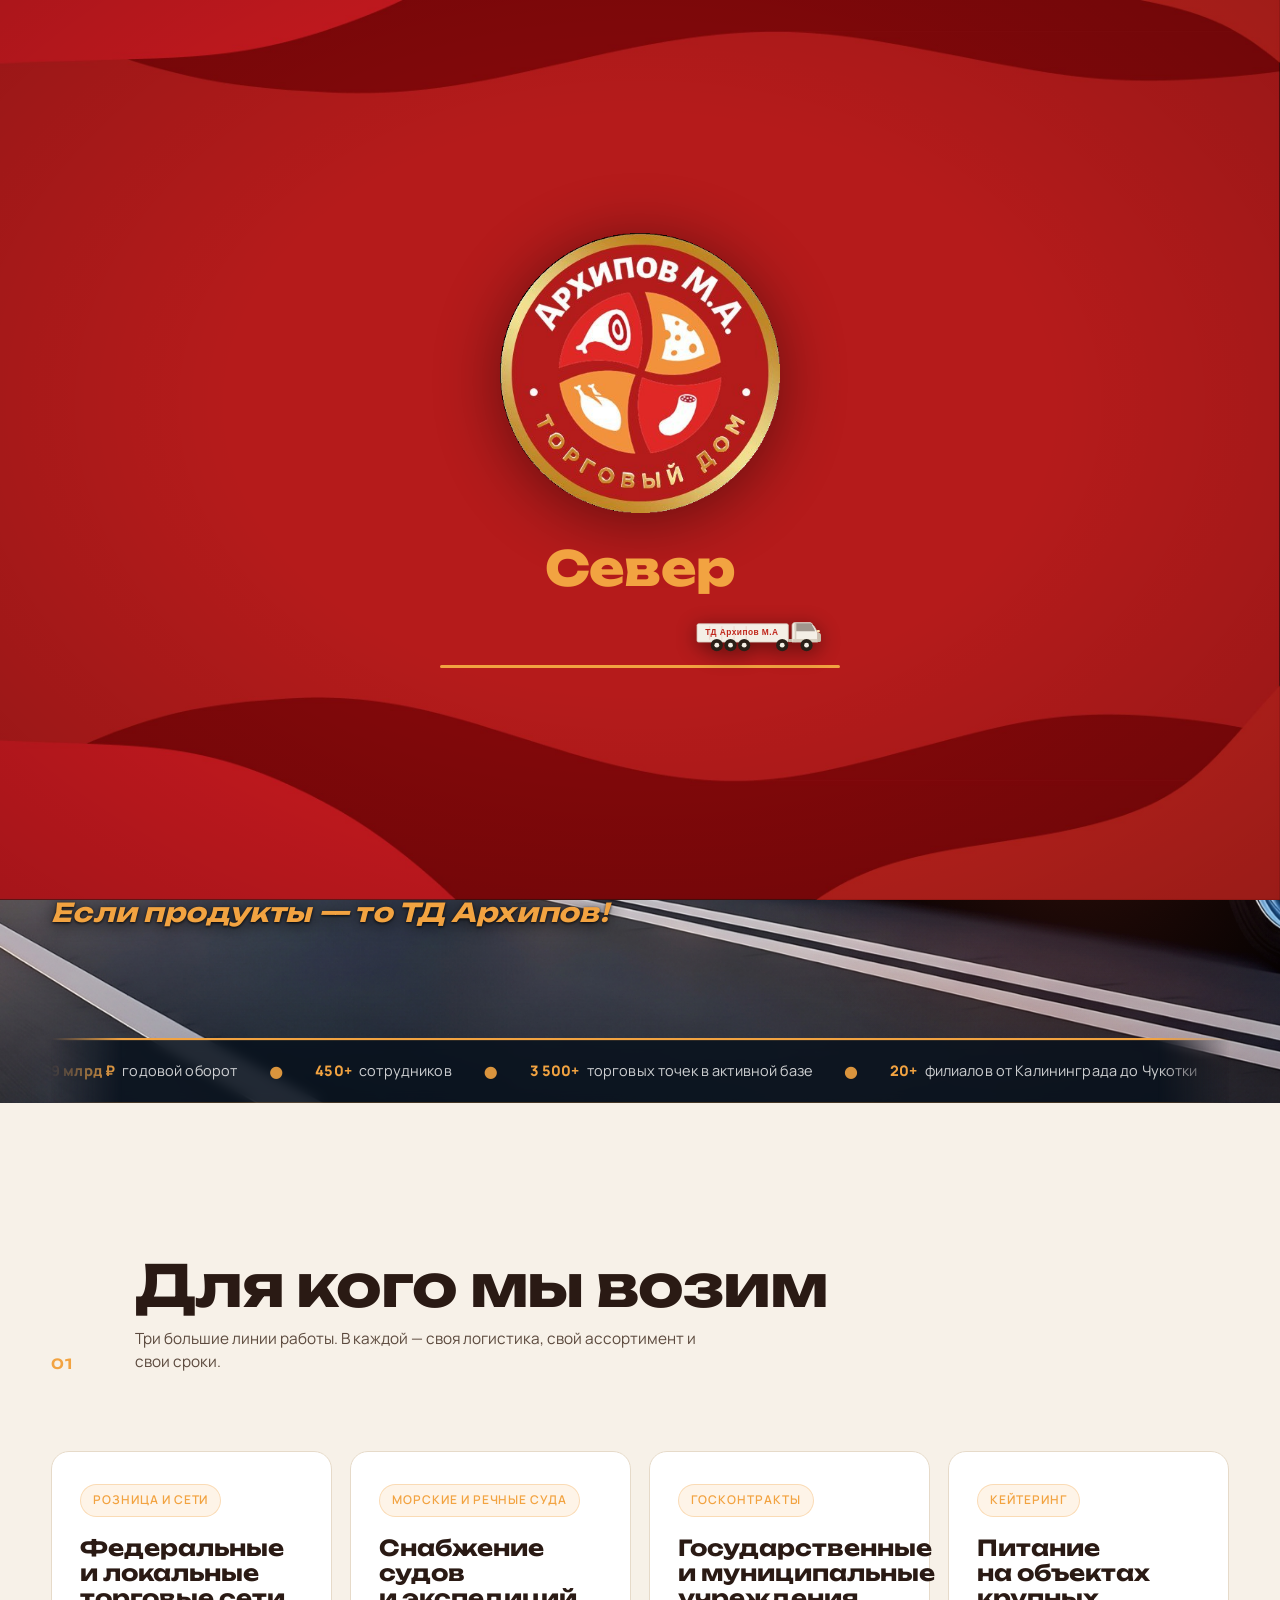
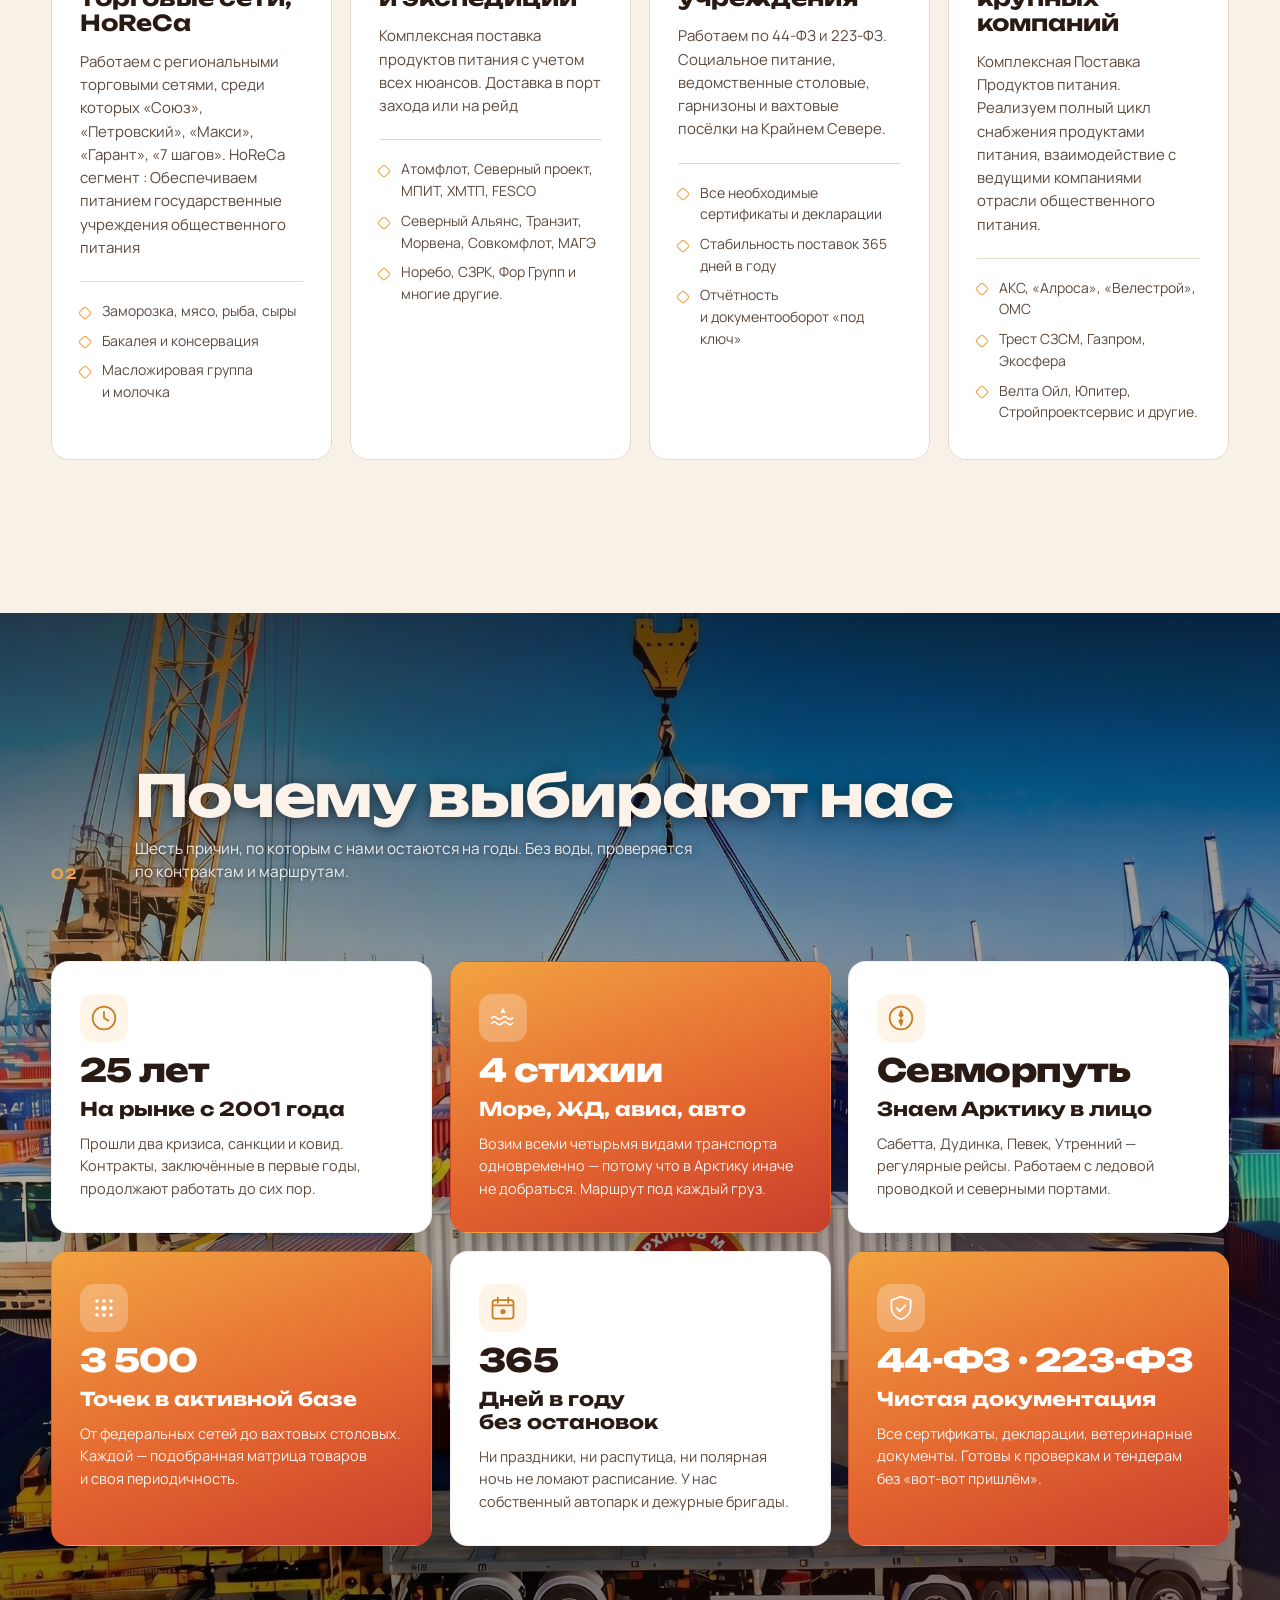
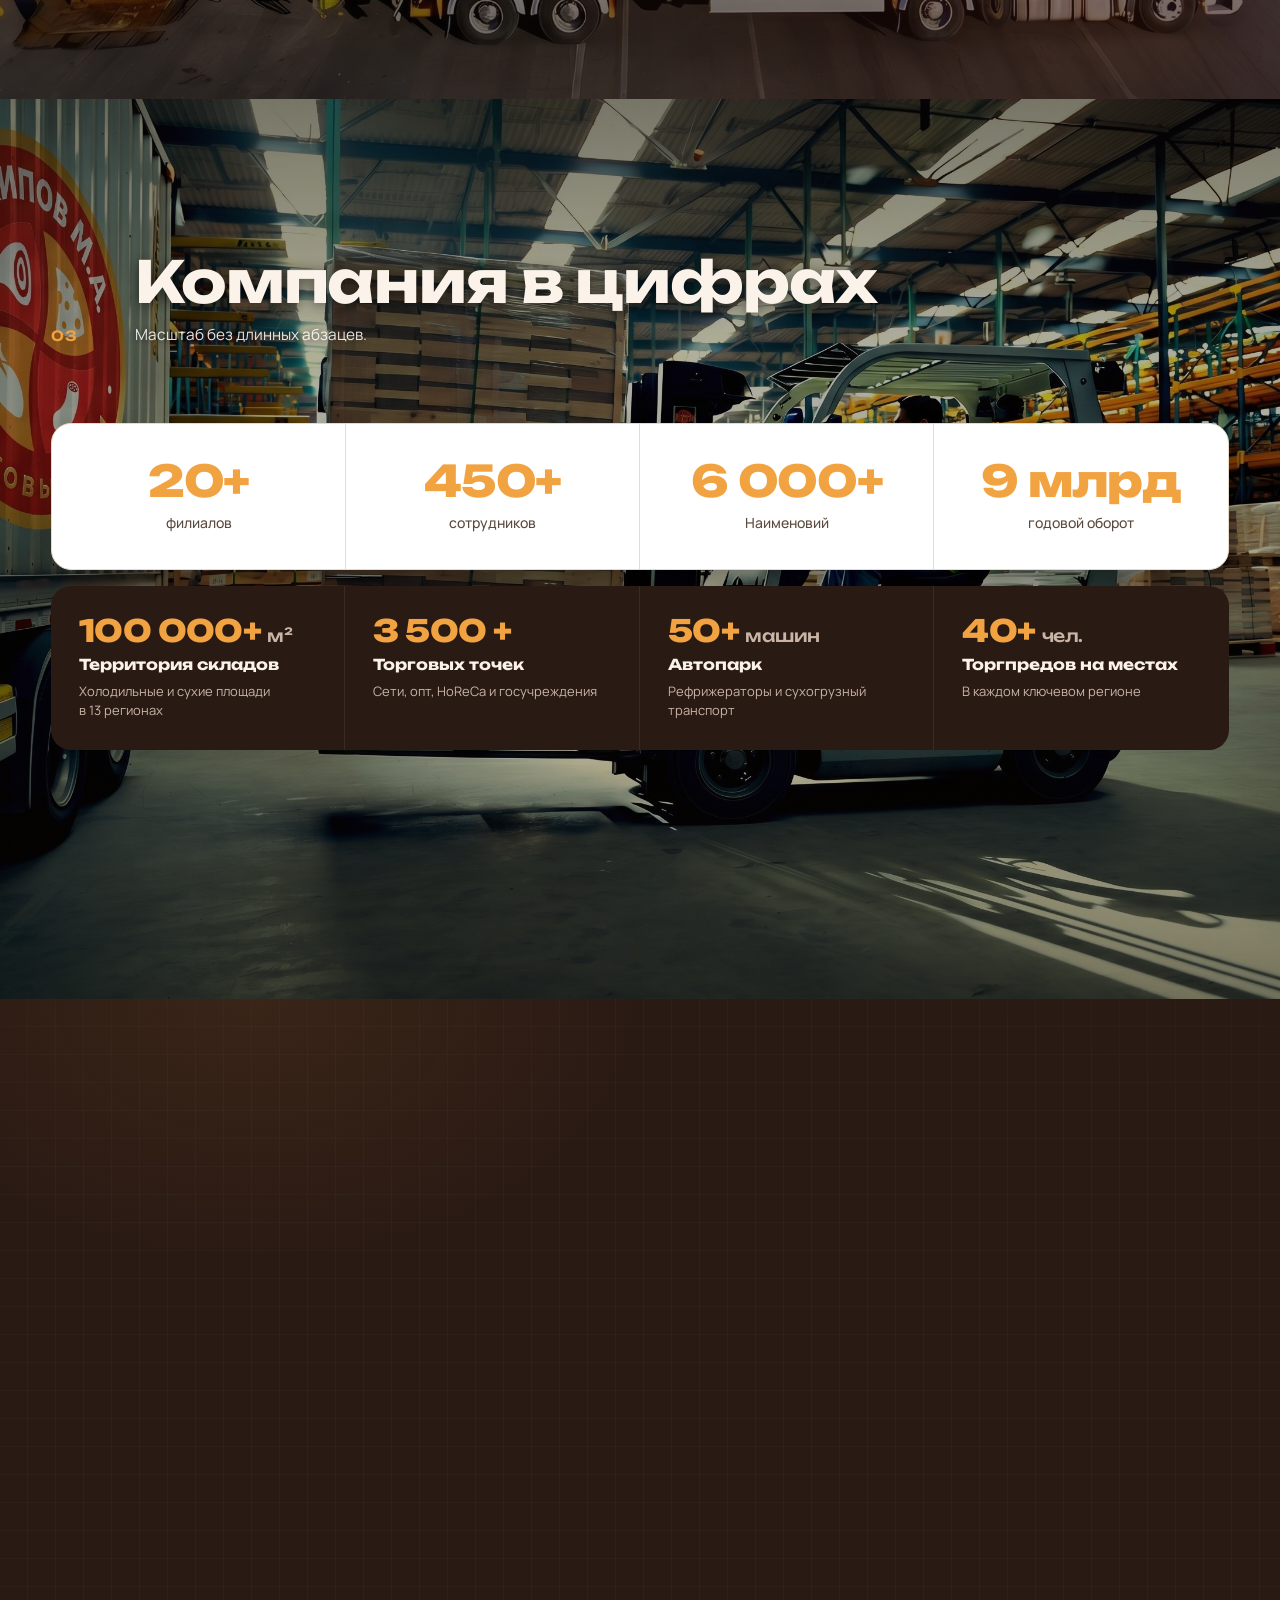
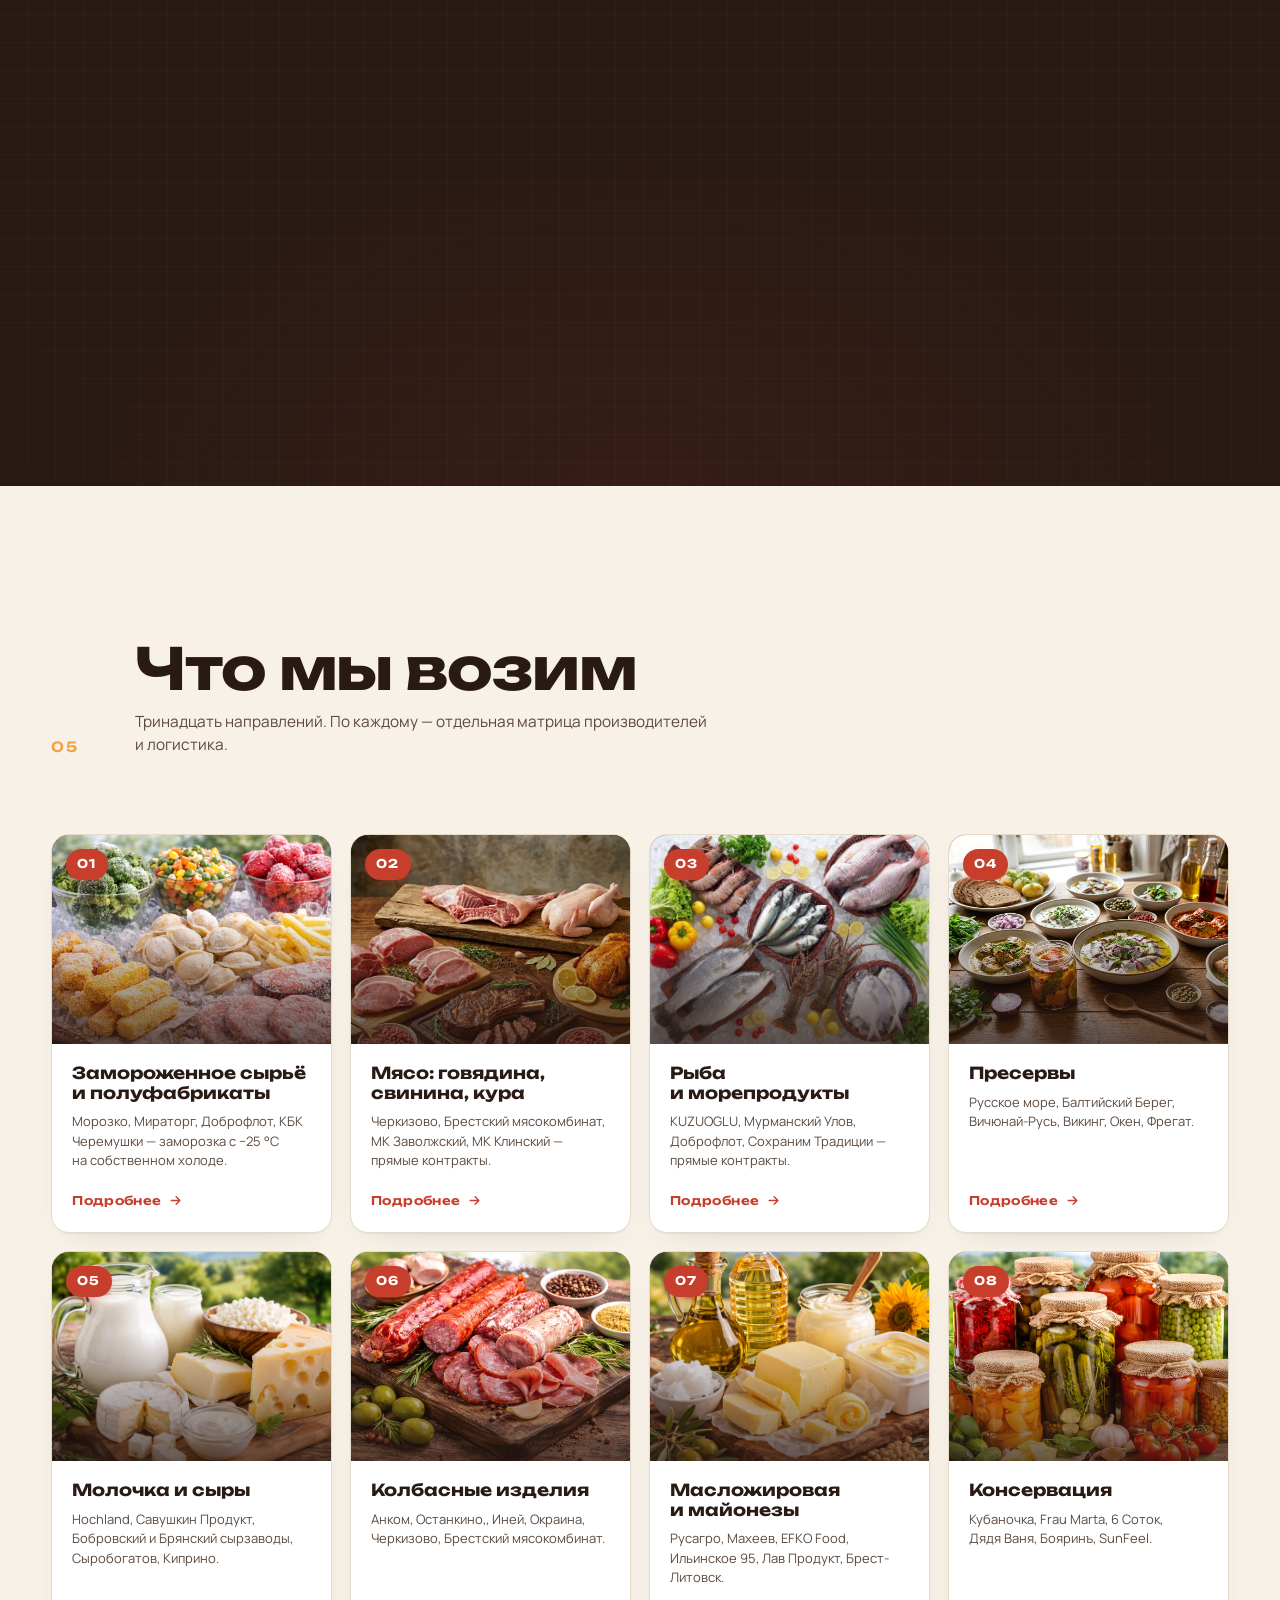
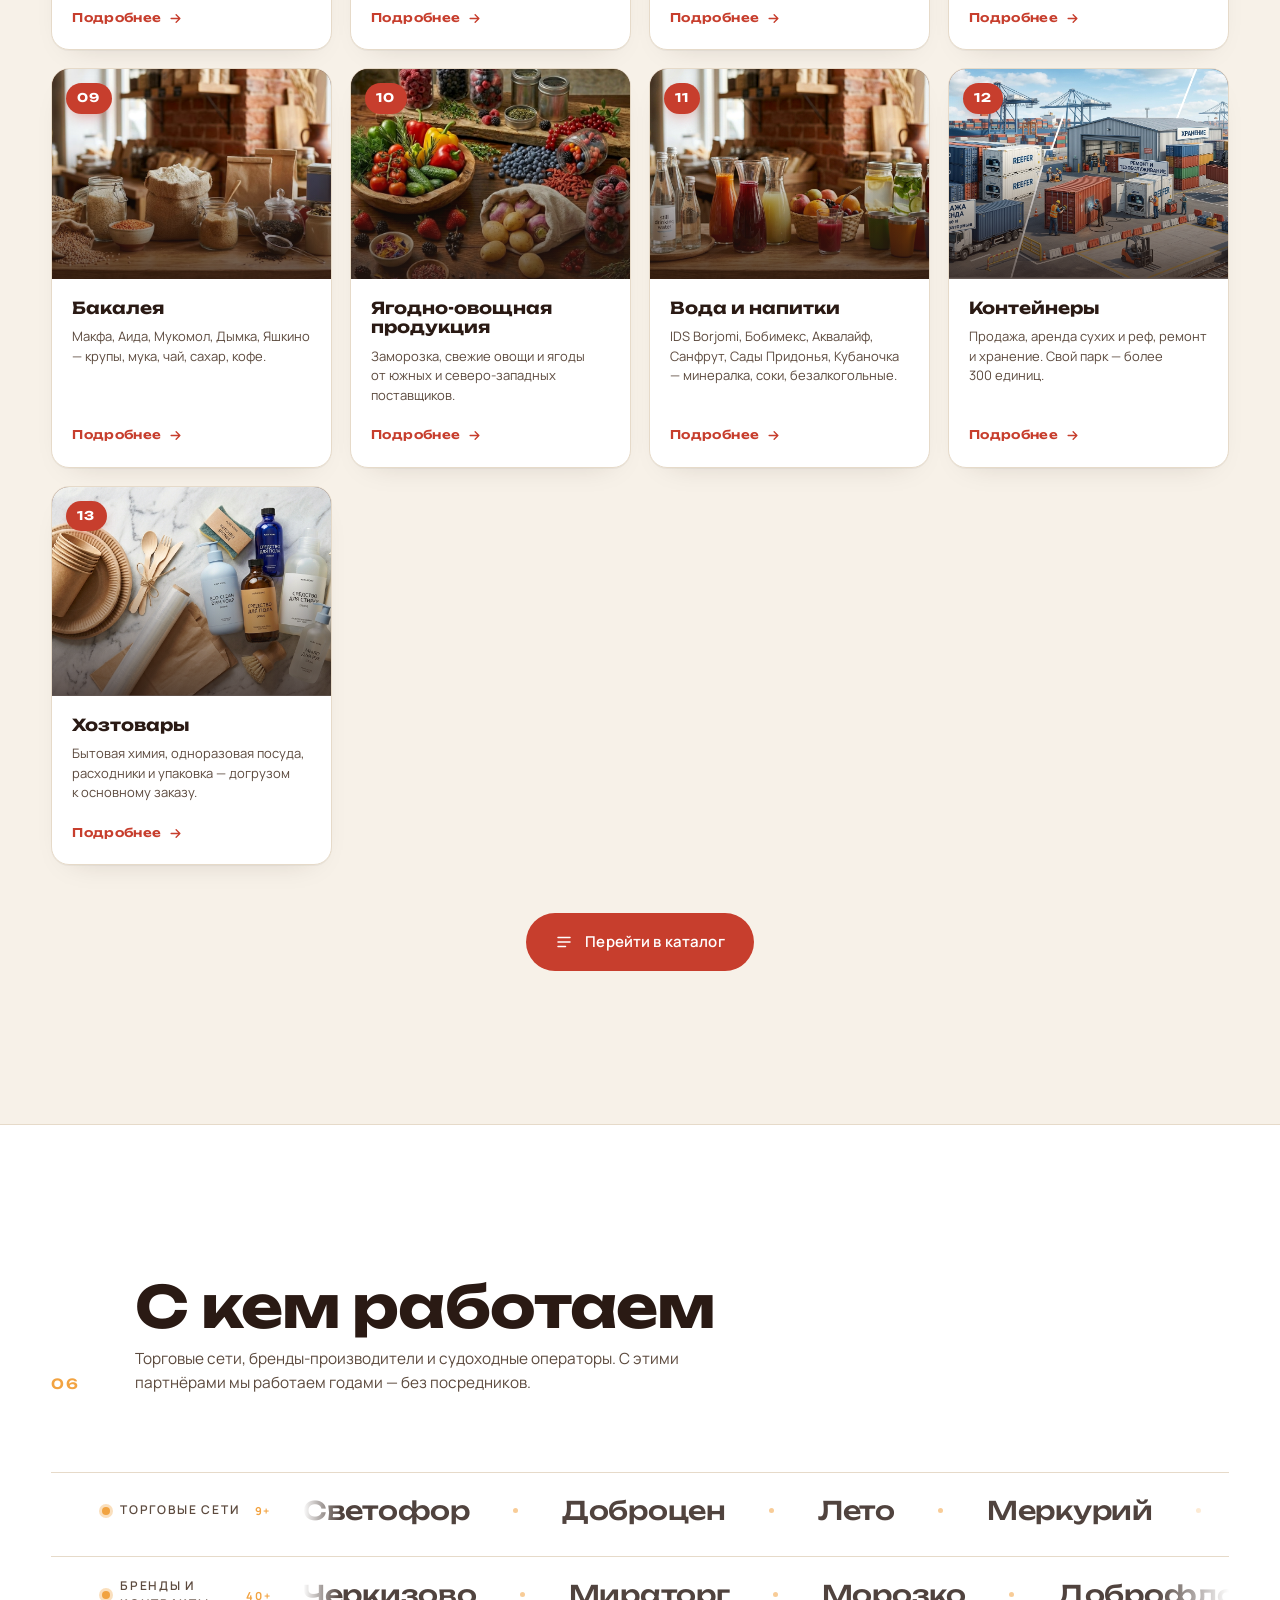
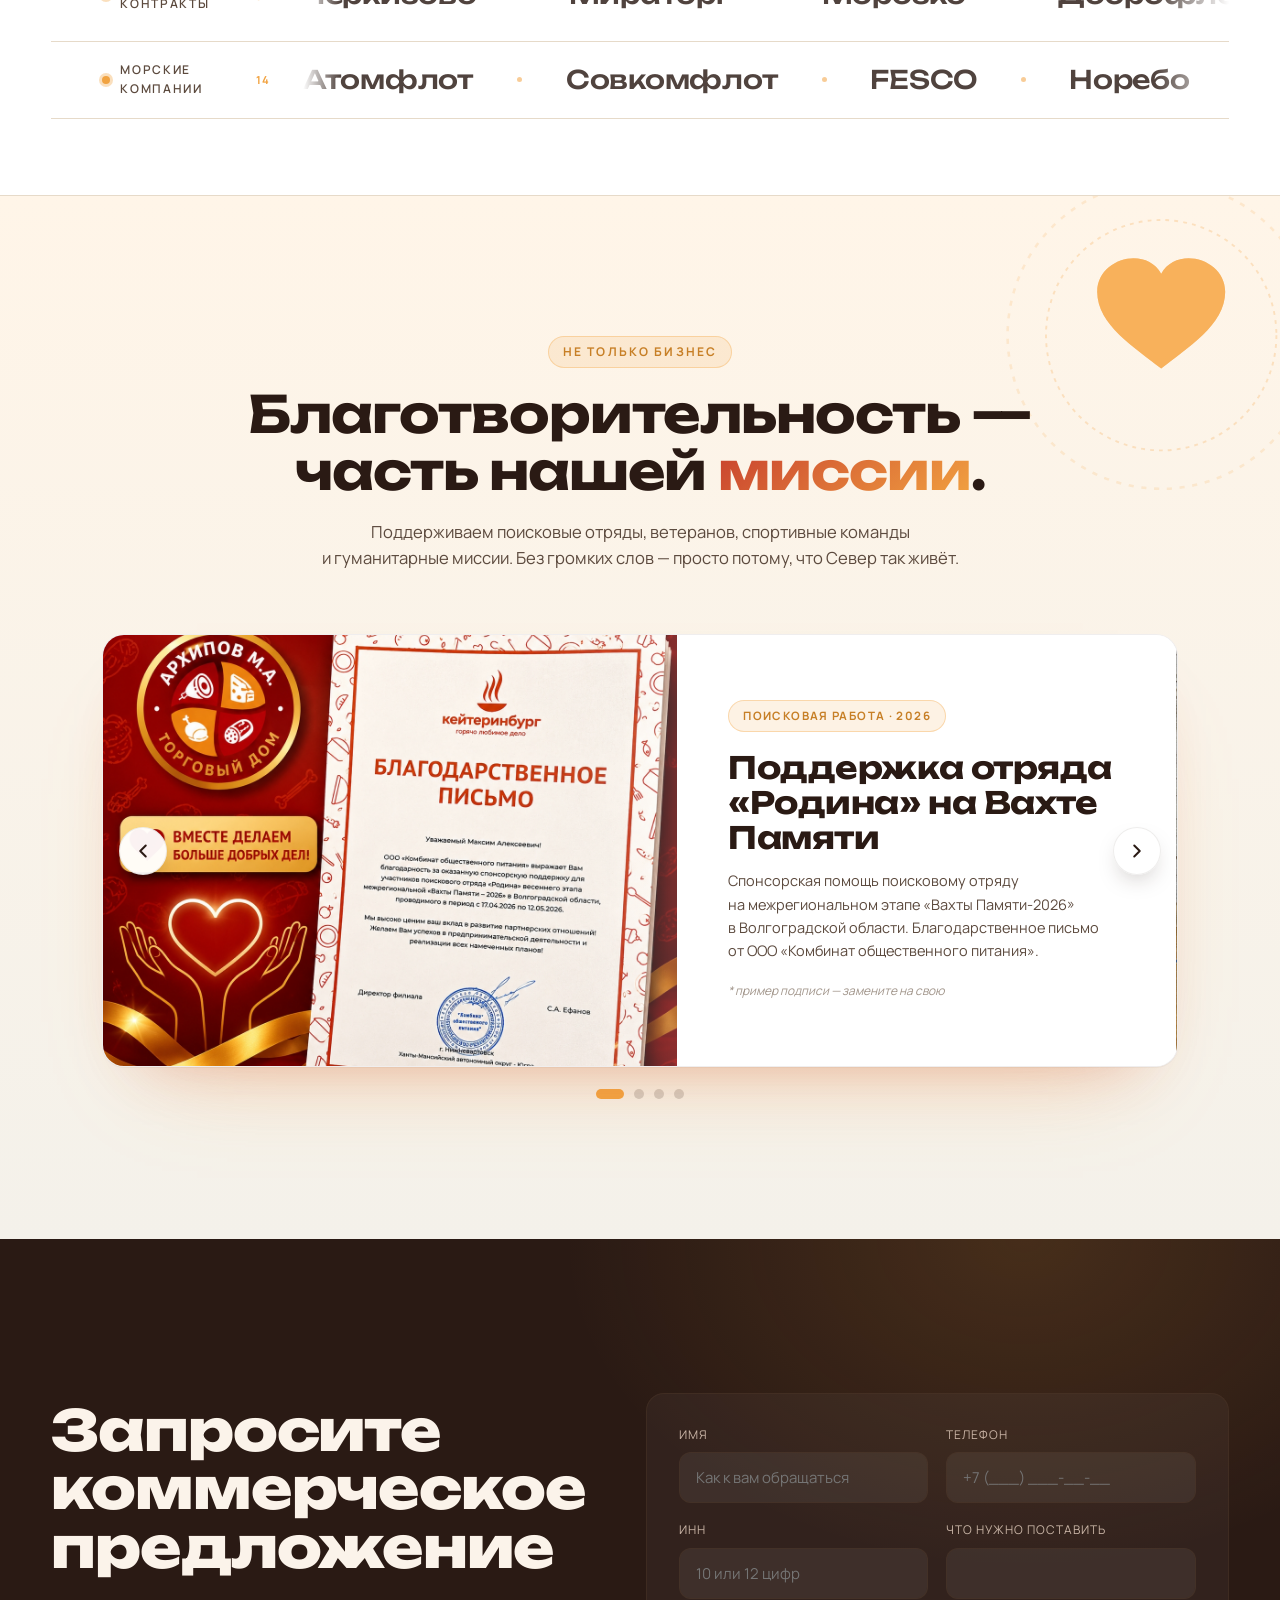
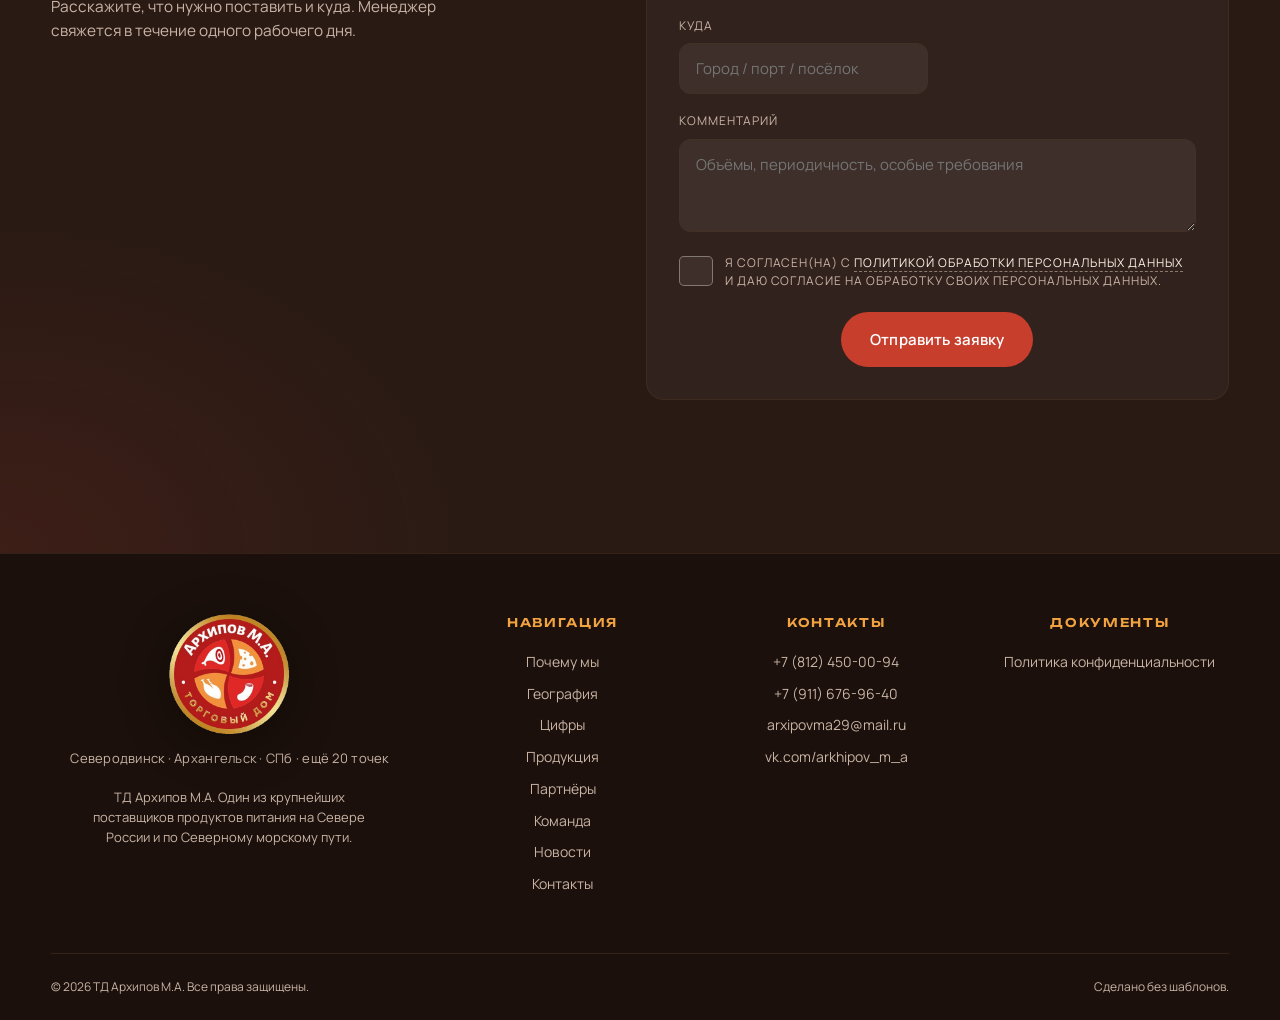
==== commit ec8f0c55: "cl" ====
--- a/index.html
+++ b/index.html
@@ -11,6 +11,9 @@
   <link rel="preconnect" href="https://fonts.gstatic.com" crossorigin />
   <link href="https://fonts.googleapis.com/css2?family=Manrope:wght@300;400;500;600;700;800&family=Unbounded:wght@500;700;800&display=swap" rel="stylesheet" />
 
+  <link rel="icon" type="image/x-icon" href="favicon.ico" />
+  <link rel="icon" type="image/png" sizes="32x32" href="favicon-32.png" />
+  <link rel="apple-touch-icon" sizes="180x180" href="apple-touch-icon.png" />
   <link rel="stylesheet" href="assets/css/style.css" />
 </head>
 
@@ -71,11 +74,11 @@
 
   <!-- ===================== HEADER ===================== -->
   <header class="site-header" id="siteHeader">
-    <a href="#" class="logo" aria-label="ИП Архипов М.А. — Торговый дом">
+    <a href="#" class="logo" aria-label="Архипов М.А. — Торговый дом">
       <img class="logo__img" src="assets/img/logo/logo-round-new.png" alt="" aria-hidden="true" width="44" height="44" />
       <span>
-        <strong>ИП Архипов М.А.</strong>
-        <em>Поставки еды по всей России</em>
+        <strong>Архипов М.А.</strong>
+        <em>Торговый дом</em>
       </span>
     </a>
        <nav class="site-header__nav">
@@ -102,7 +105,7 @@
     <div class="hero__noise" aria-hidden="true"></div>
 
     <div class="hero__inner">
-      <p class="hero__eyebrow">с 2002 года</p>
+      <p class="hero__eyebrow">с 2008 года</p>
       <h1 class="hero__title">
         <span class="hero__title-line">Кормим страну там,</span>
         <span class="hero__title-line">где её сложнее всего</span>
@@ -115,7 +118,7 @@
 
       <div class="hero__cta-row">
         <a href="#contact" class="btn btn--solid btn--lg">Запросить коммерческое предложение</a>
-        <a href="#map" class="btn btn--ghost btn--lg">Посмотреть географию</a>
+        <a href="#map" class="btn btn--solid btn--lg">Посмотреть географию</a>
       </div>
 
       <p class="hero__slogan">Если продукты&nbsp;— то&nbsp;ТД&nbsp;Архипов!</p>
@@ -176,7 +179,9 @@
         <p>Работаем с региональными торговыми сетями,
           среди которых «Союз», «Петровский»,
           «Макси», «Гарант», «7 шагов».
-          Сегмент HoReCa: Обеспечение питанием государственных учреждений</p>
+          HoReCa сегмент : Обеспечиваем
+          питанием государственные
+          учреждения общественного питания</p>
         <ul>
           <li>Заморозка, мясо, рыба, сыры</li>
           <li>Бакалея и&nbsp;консервация</li>
@@ -213,9 +218,9 @@
 Продуктов питания. Реализуем полный цикл снабжения продуктами питания, взаимодействие с ведущими компаниями отрасли
 общественного питания.</p>
         <ul>
-          <li>Новатэк , Газпром , Роснефть</li>
-          <li>Татнефть, Лукойл , ГДК баимская</li>
-          <li>Хайленд голд , а так же ряд крупных строительных подрядчиков</li>
+          <li>АКС, «Алроса», «Велестрой», ОМС</li>
+          <li>Трест СЗСМ, Газпром, Экосфера</li>
+          <li>Велта Ойл, Юпитер, Стройпроектсервис и другие.</li>
         </ul>
       </article>
     </div>
@@ -235,7 +240,7 @@
           <svg viewBox="0 0 32 32" fill="none"><circle cx="16" cy="16" r="13" stroke="currentColor" stroke-width="2"/><path d="M16 9v7l5 3" stroke="currentColor" stroke-width="2" stroke-linecap="round" stroke-linejoin="round"/></svg>
         </div>
         <div class="why-card__num">25 лет</div>
-        <h3>На рынке с&nbsp;2002&nbsp;года</h3>
+        <h3>На рынке с&nbsp;2001&nbsp;года</h3>
         <p>Прошли два кризиса, санкции и&nbsp;ковид. Контракты, заключённые в&nbsp;первые годы, продолжают работать до&nbsp;сих пор.</p>
       </article>
 
@@ -437,7 +442,7 @@
         </div>
         <div class="catx__body">
           <h3 class="catx__title">Пресервы</h3>
-          <p class="catx__desc">Русское море, Балтийский Берег, Вичюнай-Русь, Викинг, Океан, Фрегат.</p>
+          <p class="catx__desc">Русское море, Балтийский Берег, Вичюнай-Русь, Викинг, Окен, Фрегат.</p>
           <span class="catx__more">Подробнее <svg viewBox="0 0 24 24" fill="none"><path d="M5 12h14M13 6l6 6-6 6" stroke="currentColor" stroke-width="2.2" stroke-linecap="round" stroke-linejoin="round"/></svg></span>
         </div>
       </a>
@@ -533,7 +538,7 @@
         </div>
         <div class="catx__body">
           <h3 class="catx__title">Контейнеры</h3>
-          <p class="catx__desc">Продажа, аренда сухих и&nbsp;реф, ремонт и&nbsp;хранение. Свой парк — более 600&nbsp;единиц.</p>
+          <p class="catx__desc">Продажа, аренда сухих и&nbsp;реф, ремонт и&nbsp;хранение. Свой парк — более 300&nbsp;единиц.</p>
           <span class="catx__more">Подробнее <svg viewBox="0 0 24 24" fill="none"><path d="M5 12h14M13 6l6 6-6 6" stroke="currentColor" stroke-width="2.2" stroke-linecap="round" stroke-linejoin="round"/></svg></span>
         </div>
       </a>
@@ -633,7 +638,7 @@
         <div class="team-card__body">
           <h3>Архипов Максим Алексеевич</h3>
           <span class="team-card__role">Генеральный директор и&nbsp;основатель</span>
-          <p>Основал компанию в&nbsp;2002-м. Лично переговаривает ключевые контракты на&nbsp;Севморпуть.</p>
+          <p>Основал компанию в&nbsp;2008-м. Лично переговаривает ключевые контракты на&nbsp;Севморпуть.</p>
         </div>
       </article>
 
@@ -807,6 +812,10 @@
       </div>
 
       <form class="contact__form" id="contactForm" novalidate>
+        <!-- Honeypot: скрытое поле для отлова ботов. Реальные люди его не видят. -->
+        <div style="position:absolute;left:-9999px;top:-9999px;" aria-hidden="true">
+          <label>Сайт <input type="text" name="website" tabindex="-1" autocomplete="off" /></label>
+        </div>
         <label class="field">
           <span>Имя</span>
           <input type="text" name="name" placeholder="Как к вам обращаться" required />
@@ -816,8 +825,12 @@
           <input type="tel" name="phone" placeholder="+7 (___) ___-__-__" required />
         </label>
         <label class="field">
+          <span>ИНН</span>
+          <input type="text" name="inn" placeholder="10 или 12 цифр" pattern="\d{10}|\d{12}" inputmode="numeric" maxlength="12" required title="ИНН должен содержать 10 или 12 цифр" />
+        </label>
+        <label class="field">
           <span>Что нужно поставить</span>
-          <input type="text" name="what" placeholder="Например: заморозка, сыры, бакалея" />
+          <input type="text" name="what" />
         </label>
         <label class="field">
           <span>Куда</span>
@@ -827,12 +840,15 @@
           <span>Комментарий</span>
           <textarea name="message" rows="3" placeholder="Объёмы, периодичность, особые требования"></textarea>
         </label>
+        <label class="field field--full field--checkbox">
+          <input type="checkbox" name="consent" required />
+          <span>Я&nbsp;согласен(на) с&nbsp;<a href="privacy.html">политикой обработки персональных данных</a> и&nbsp;даю согласие на&nbsp;обработку своих персональных данных.</span>
+        </label>
         <div class="field field--full field--actions">
           <button type="submit" class="btn btn--solid btn--lg">Отправить заявку</button>
-          <small>Отправляя форму, вы&nbsp;соглашаетесь с&nbsp;<a href="privacy.html">политикой обработки персональных данных</a>.</small>
         </div>
         <p class="contact__success" id="contactSuccess" hidden>
-          Спасибо! Заявка принята. Менеджер свяжется в&nbsp;течение&nbsp;1 рабочего дня.
+          Спасибо! Заявка принята.
         </p>
       </form>
     </div>
--- a/assets/css/style.css
+++ b/assets/css/style.css
@@ -319,28 +319,40 @@
   flex-shrink: 0;
 }
 .logo__img {
-  width: 44px; height: 44px;
+  width: 56px; height: 56px;
   flex-shrink: 0;
   object-fit: contain;
   display: block;
 }
+/* Горизонтальный логотип-баннер в шапке — заменяет круглый+текст */
+.logo__img-h {
+  width: auto;
+  height: clamp(40px, 4vw, 52px);
+  display: block;
+  flex-shrink: 0;
+  object-fit: contain;
+}
 .logo span {
   display: flex;
   flex-direction: column;
-  line-height: 1.1;
+  align-items: center;
+  line-height: 1.15;
+  text-align: center;
 }
 .logo strong {
   font-family: var(--font-display);
   font-weight: 700;
-  font-size: 15px;
+  font-size: 16px;
   letter-spacing: .02em;
 }
 .logo em {
   font-style: normal;
-  font-size: 11px;
-  color: var(--muted-on-dark);
-  letter-spacing: .04em;
+  font-size: 13px;
+  color: var(--accent);
+  letter-spacing: .14em;
   text-transform: uppercase;
+  font-weight: 600;
+  margin-top: 2px;
 }
 
 .site-header__nav {
@@ -352,11 +364,11 @@
 .site-header__nav a {
   font-size: 14px;
   font-weight: 500;
-  color: var(--muted-on-dark);
+  color: #FFFFFF;
   position: relative;
   padding: 8px 0;
 }
-.site-header__nav a:hover { color: #fff; }
+.site-header__nav a:hover { color: var(--accent); }
 .site-header__nav a::after {
   content: '';
   position: absolute;
@@ -504,12 +516,21 @@
 .hero__lede {
   max-width: 56ch;
   font-size: clamp(15px, 1.4vw, 19px);
-  color: rgba(255,255,255,.95);
+  color: #FFFFFF;
+  font-weight: 500;
   margin: 0 0 40px;
-  line-height: 1.5;
+  line-height: 1.55;
+  /* тёмная полупрозрачная подложка с блюром — текст читается на любом фоне */
+  background: rgba(8, 5, 3, 0.55);
+  padding: 14px 20px;
+  border-radius: 12px;
+  backdrop-filter: blur(8px);
+  -webkit-backdrop-filter: blur(8px);
+  border: 1px solid rgba(255,255,255,.08);
+  display: inline-block;
   text-shadow:
-    0 1px 2px rgba(0,0,0,.85),
-    0 2px 14px rgba(0,0,0,.75);
+    0 1px 2px rgba(0,0,0,.6),
+    0 2px 12px rgba(0,0,0,.5);
 }
 
 .hero__cta-row {
@@ -2022,6 +2043,64 @@
   line-height: 1.4;
 }
 .field--actions small a { color: var(--muted-strong); border-bottom: 1px dashed var(--muted); }
+
+/* Чекбокс согласия — обязательная галочка под формой */
+.field--checkbox {
+  flex-direction: row !important;
+  align-items: flex-start;
+  gap: 12px;
+  cursor: pointer;
+  padding: 4px 0;
+}
+.field--checkbox input[type="checkbox"] {
+  appearance: none;
+  -webkit-appearance: none;
+  width: 20px;
+  height: 20px;
+  margin: 2px 0 0;
+  flex-shrink: 0;
+  border: 1.5px solid rgba(255,255,255,.35);
+  border-radius: 5px;
+  background: rgba(255,255,255,.06);
+  cursor: pointer;
+  position: relative;
+  transition: all .2s;
+}
+.field--checkbox input[type="checkbox"]:hover {
+  border-color: var(--accent-red);
+}
+.field--checkbox input[type="checkbox"]:checked {
+  background: var(--accent-red);
+  border-color: var(--accent-red);
+}
+.field--checkbox input[type="checkbox"]:checked::after {
+  content: '';
+  position: absolute;
+  left: 50%;
+  top: 45%;
+  width: 5px;
+  height: 10px;
+  border: solid #fff;
+  border-width: 0 2px 2px 0;
+  transform: translate(-50%, -50%) rotate(45deg);
+}
+.field--checkbox input[type="checkbox"]:focus-visible {
+  outline: 2px solid var(--accent);
+  outline-offset: 2px;
+}
+.field--checkbox > span {
+  color: var(--muted-on-dark);
+  font-size: 13px;
+  line-height: 1.5;
+  letter-spacing: 0;
+  text-transform: none;
+}
+.field--checkbox a {
+  color: var(--paper-on-dark);
+  border-bottom: 1px dashed var(--muted);
+  transition: color .2s;
+}
+.field--checkbox a:hover { color: var(--accent); }
 .field > span {
   color: var(--muted-on-dark);
   font-size: 12px;
@@ -2053,6 +2132,11 @@
   padding: 14px 18px;
   margin: 0;
   font-size: 14px;
+}
+.contact__success--error {
+  background: rgba(228,98,94,.12);
+  color: #FFA59E;
+  border-color: rgba(228,98,94,.45);
 }
 
 /* ============================================================
@@ -3112,9 +3196,11 @@
    делаем заметнее на ярком фоне.
    ============================================================ */
 @media (max-width: 768px) {
-  /* фото смещаем к правой части — там большой логотип АРХИПОВ М.А. на контейнере */
+  /* На мобилке грузим узкий кроп — он уже отцентрирован на фуре с большим логотипом.
+     Файл ~160 КБ вместо 2.2 МБ — загружается в 14 раз быстрее. */
   .hero__grid {
-    background-position: 78% center;
+    background-image: url("../img/hero/trucks-mobile.jpg");
+    background-position: center;
   }
   /* текст на мобилке идёт во всю ширину — тёмная зона должна быть равномерной по всему герою */
   .hero::before {
@@ -3136,6 +3222,28 @@
   .hero .btn--ghost:hover {
     background: rgba(15,10,8,.75);
     border-color: rgba(255,255,255,.60);
+  }
+
+  /* Мобильные кропы фоновых фото для секций — узкие 9:14,
+     центрированы на главных объектах. ~180 КБ вместо 600-700 КБ. */
+  .why {
+    background:
+      linear-gradient(180deg,
+        rgba(8,5,3,.70) 0%,
+        rgba(8,5,3,.40) 22%,
+        rgba(8,5,3,.30) 50%,
+        rgba(8,5,3,.45) 80%,
+        rgba(8,5,3,.65) 100%),
+      url("../img/sections/why-mobile.jpg") center / cover no-repeat;
+  }
+  .numbers {
+    background:
+      linear-gradient(180deg,
+        rgba(8,5,3,.55) 0%,
+        rgba(8,5,3,.32) 28%,
+        rgba(8,5,3,.32) 72%,
+        rgba(8,5,3,.55) 100%),
+      url("../img/sections/numbers-mobile.jpg") center / cover no-repeat;
   }
 }
 
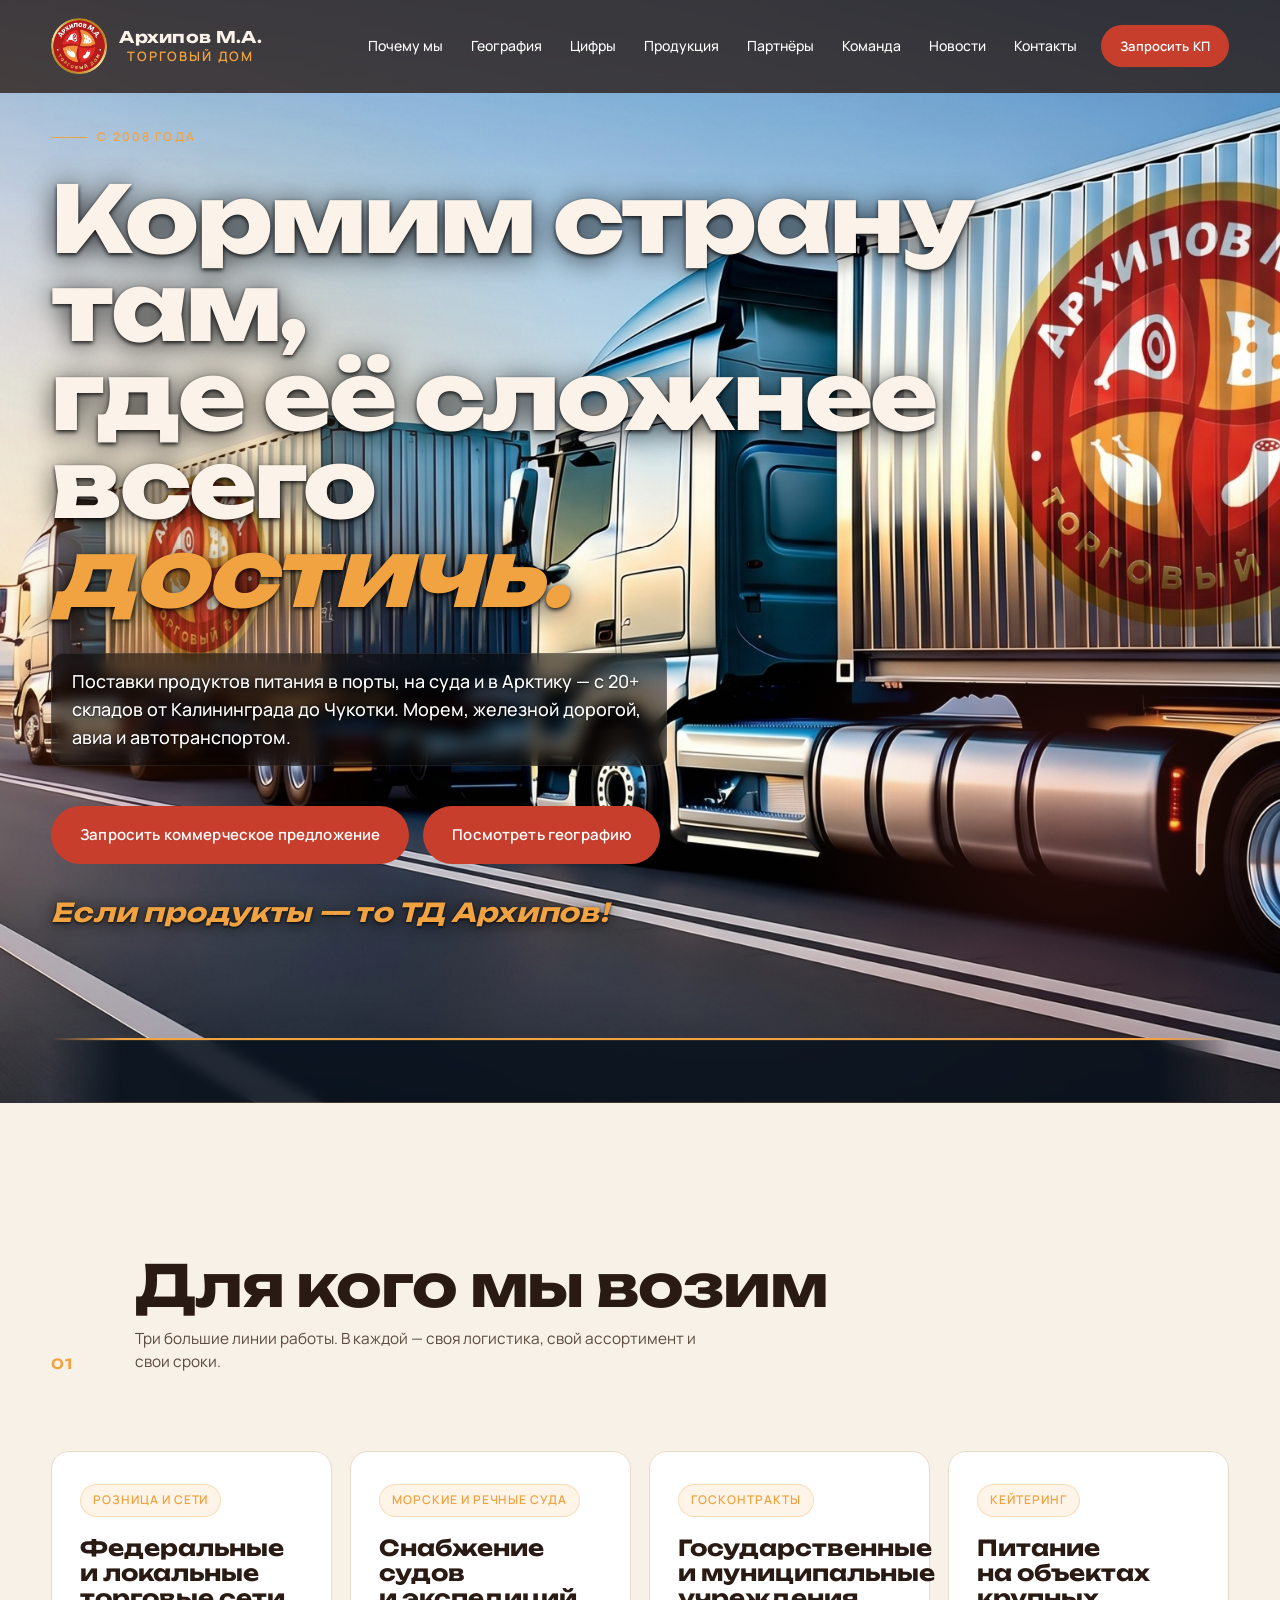
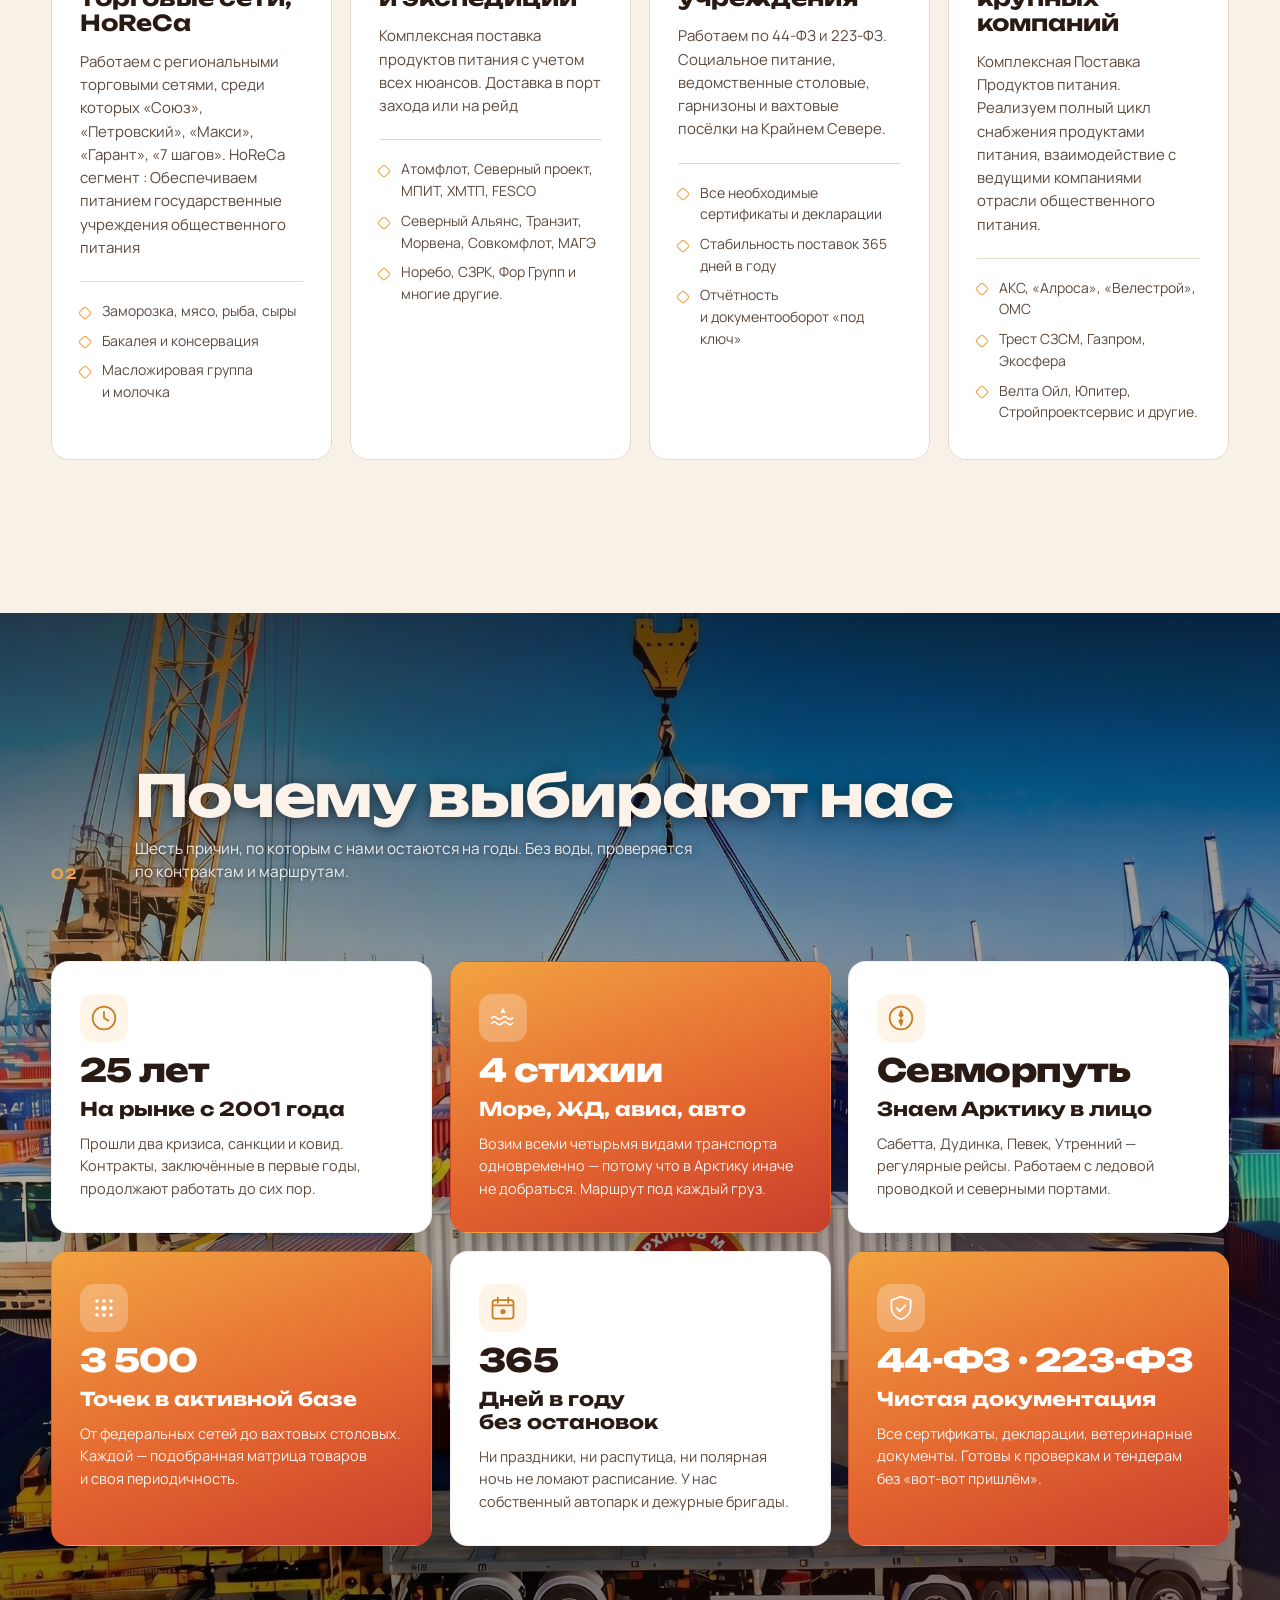
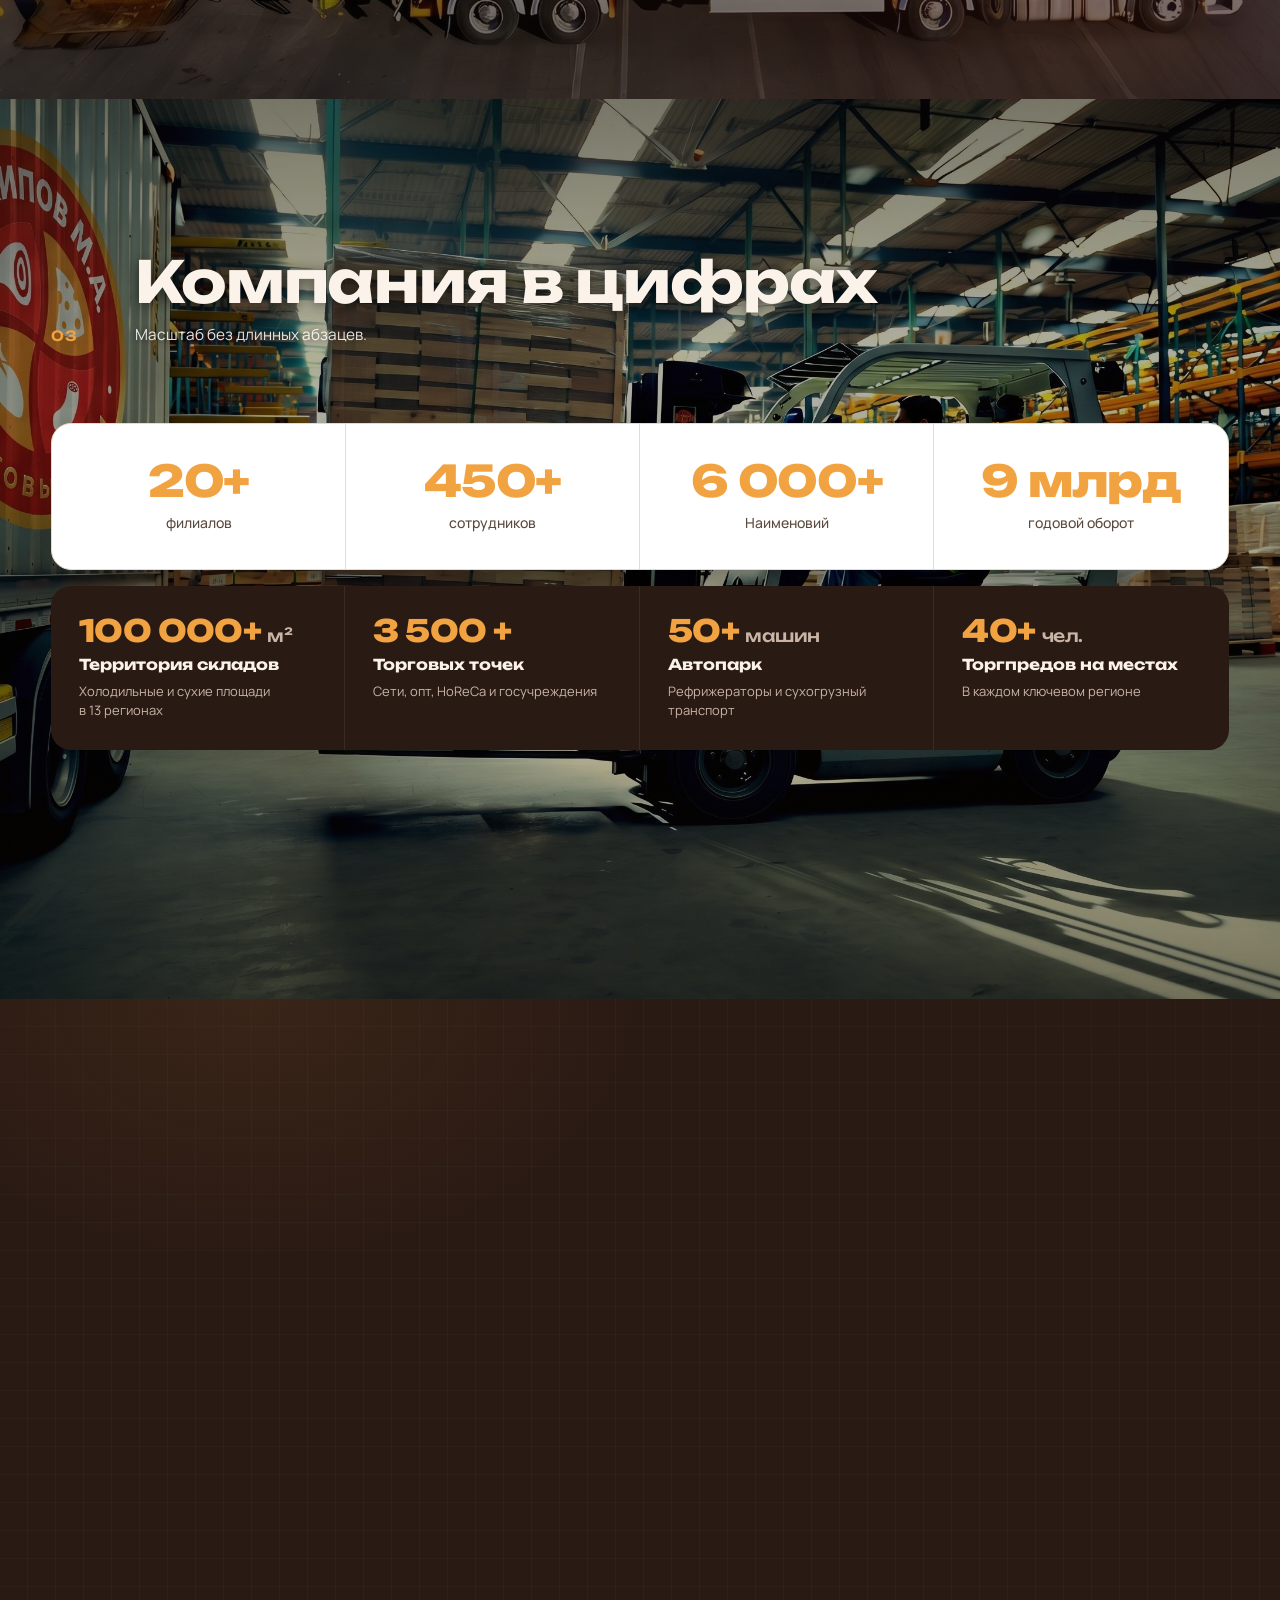
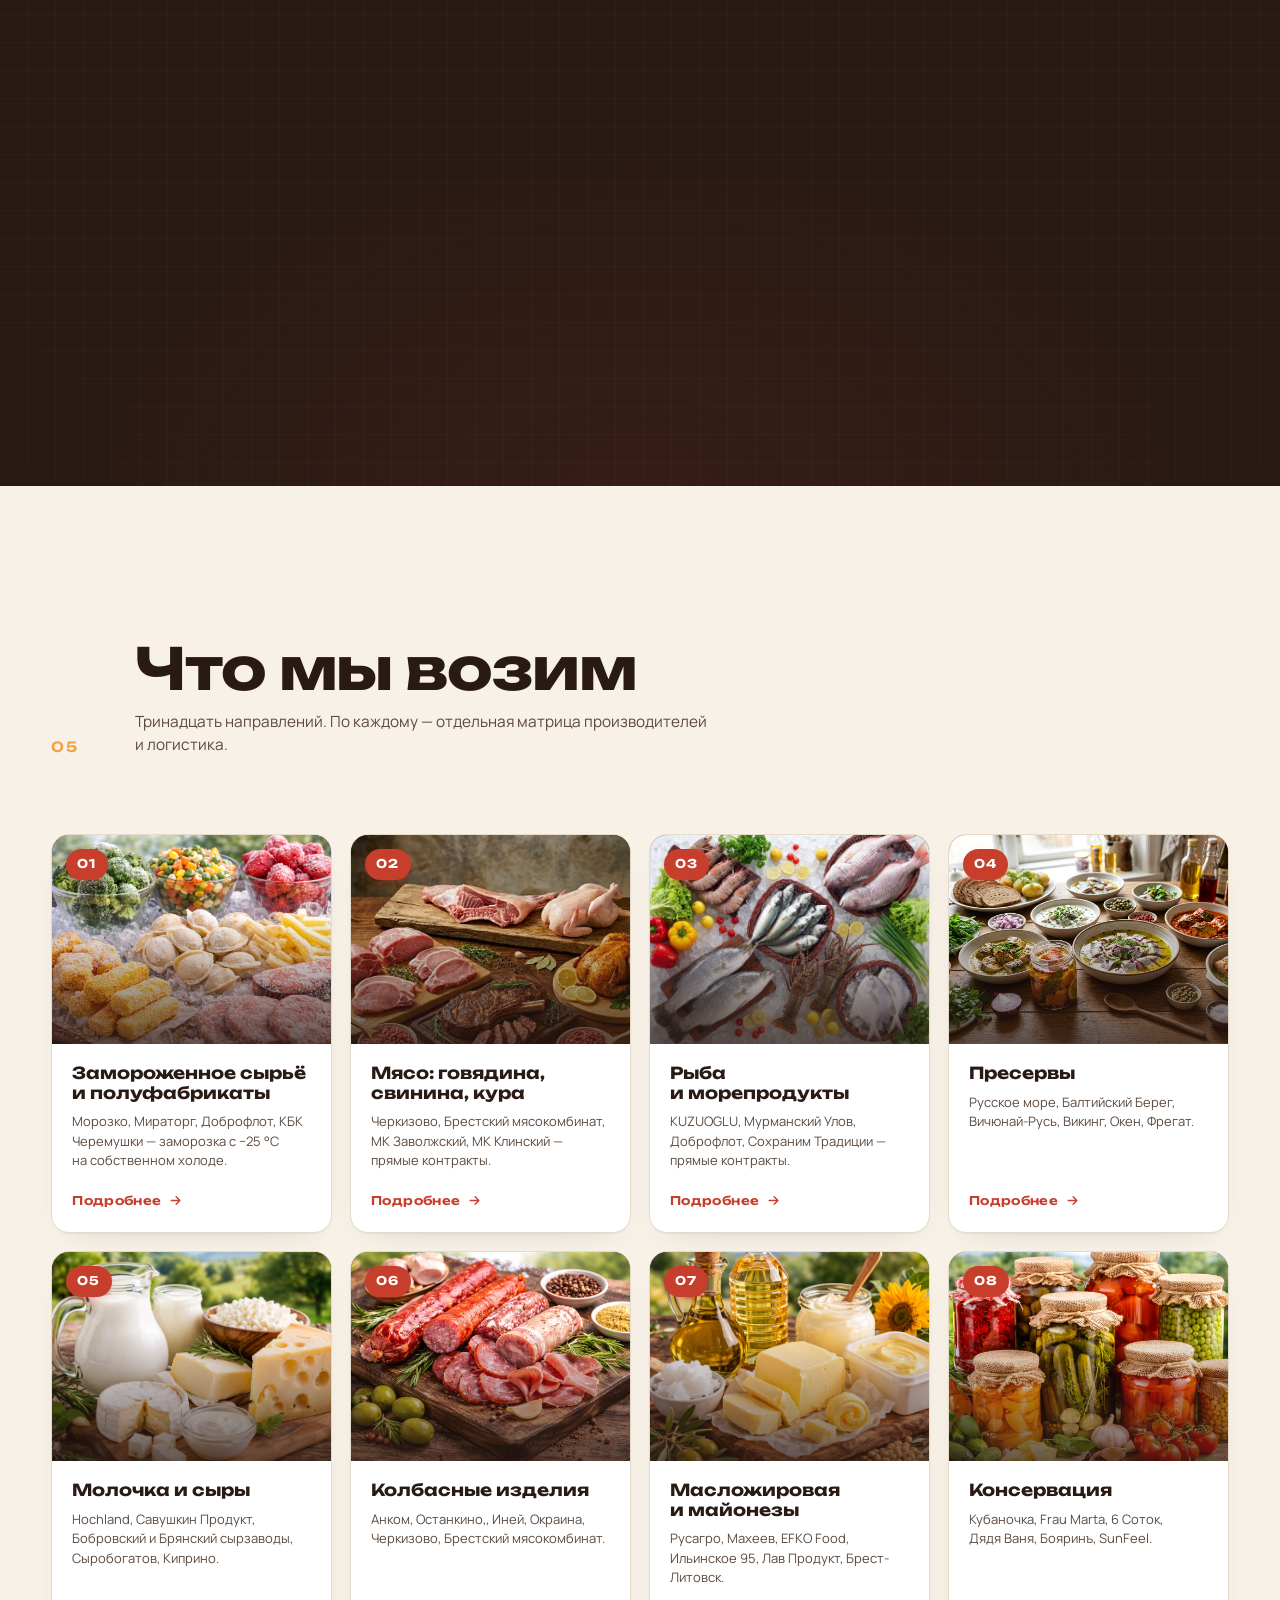
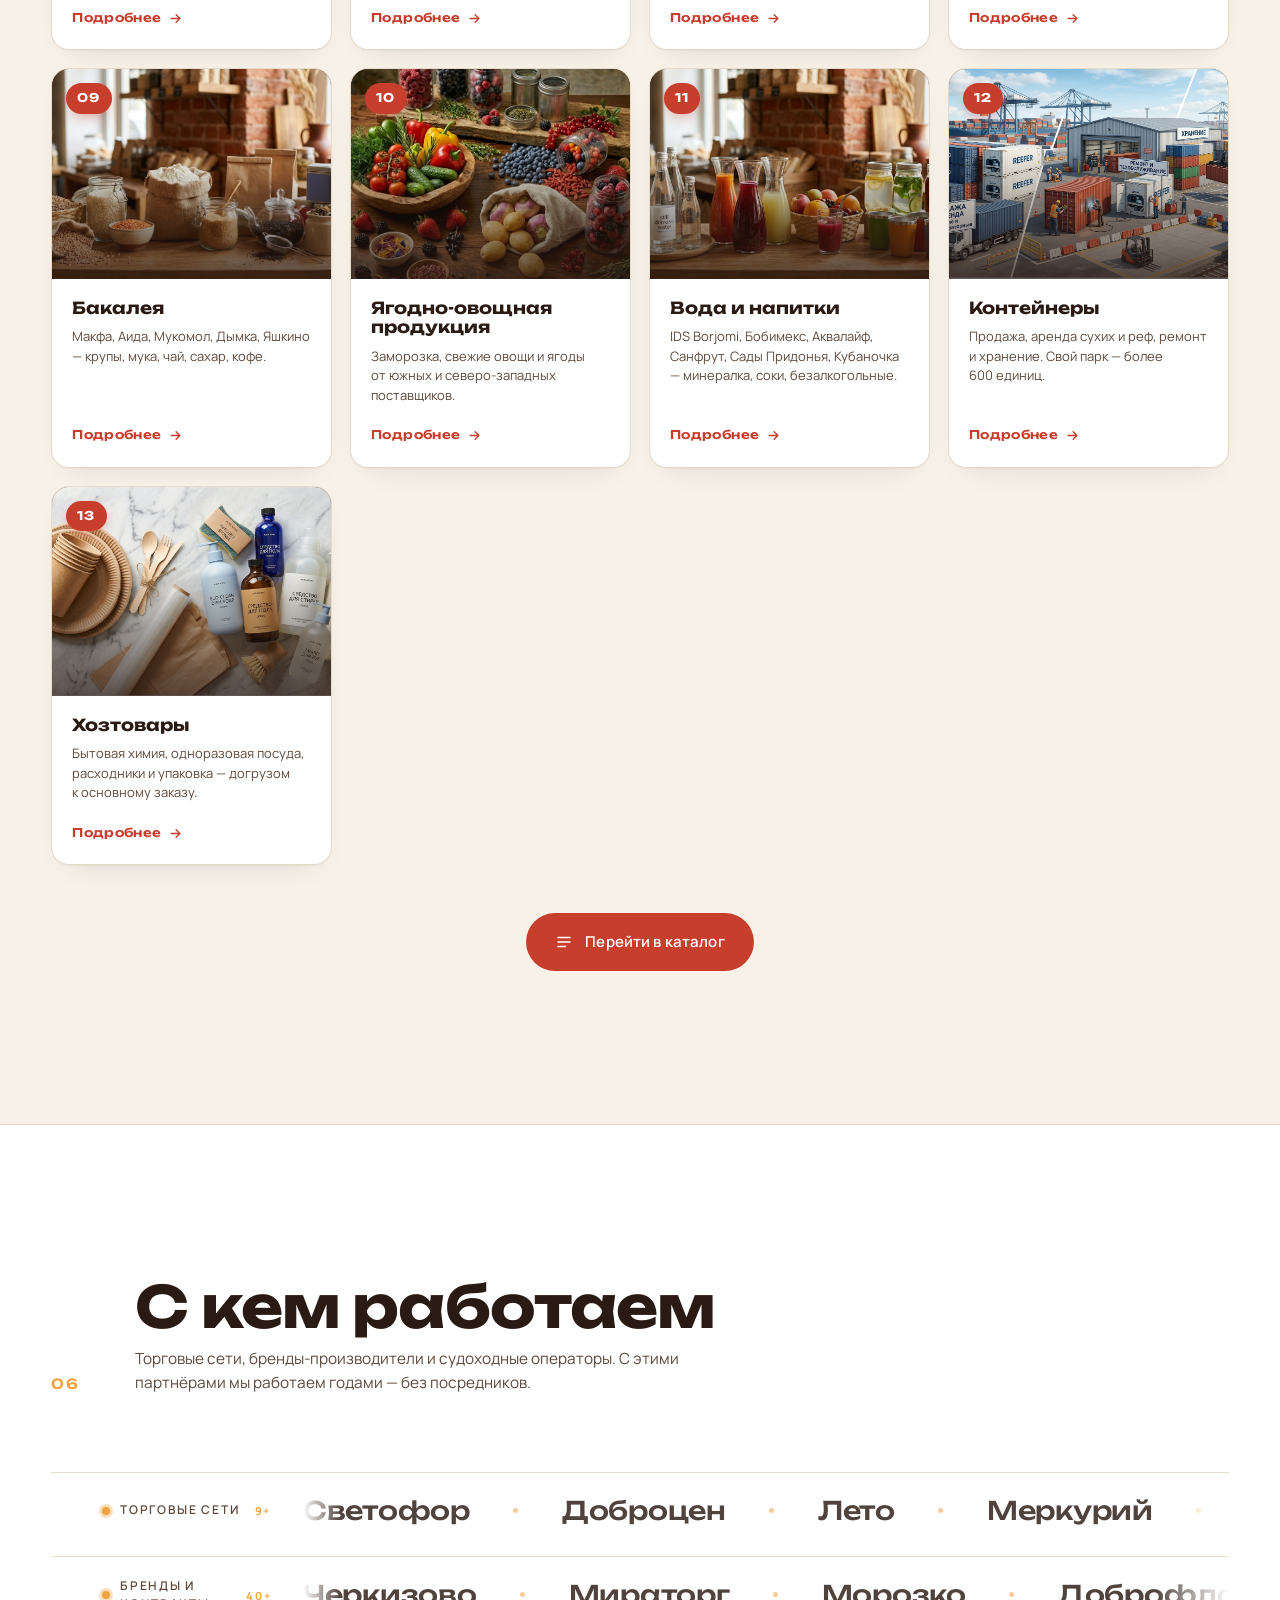
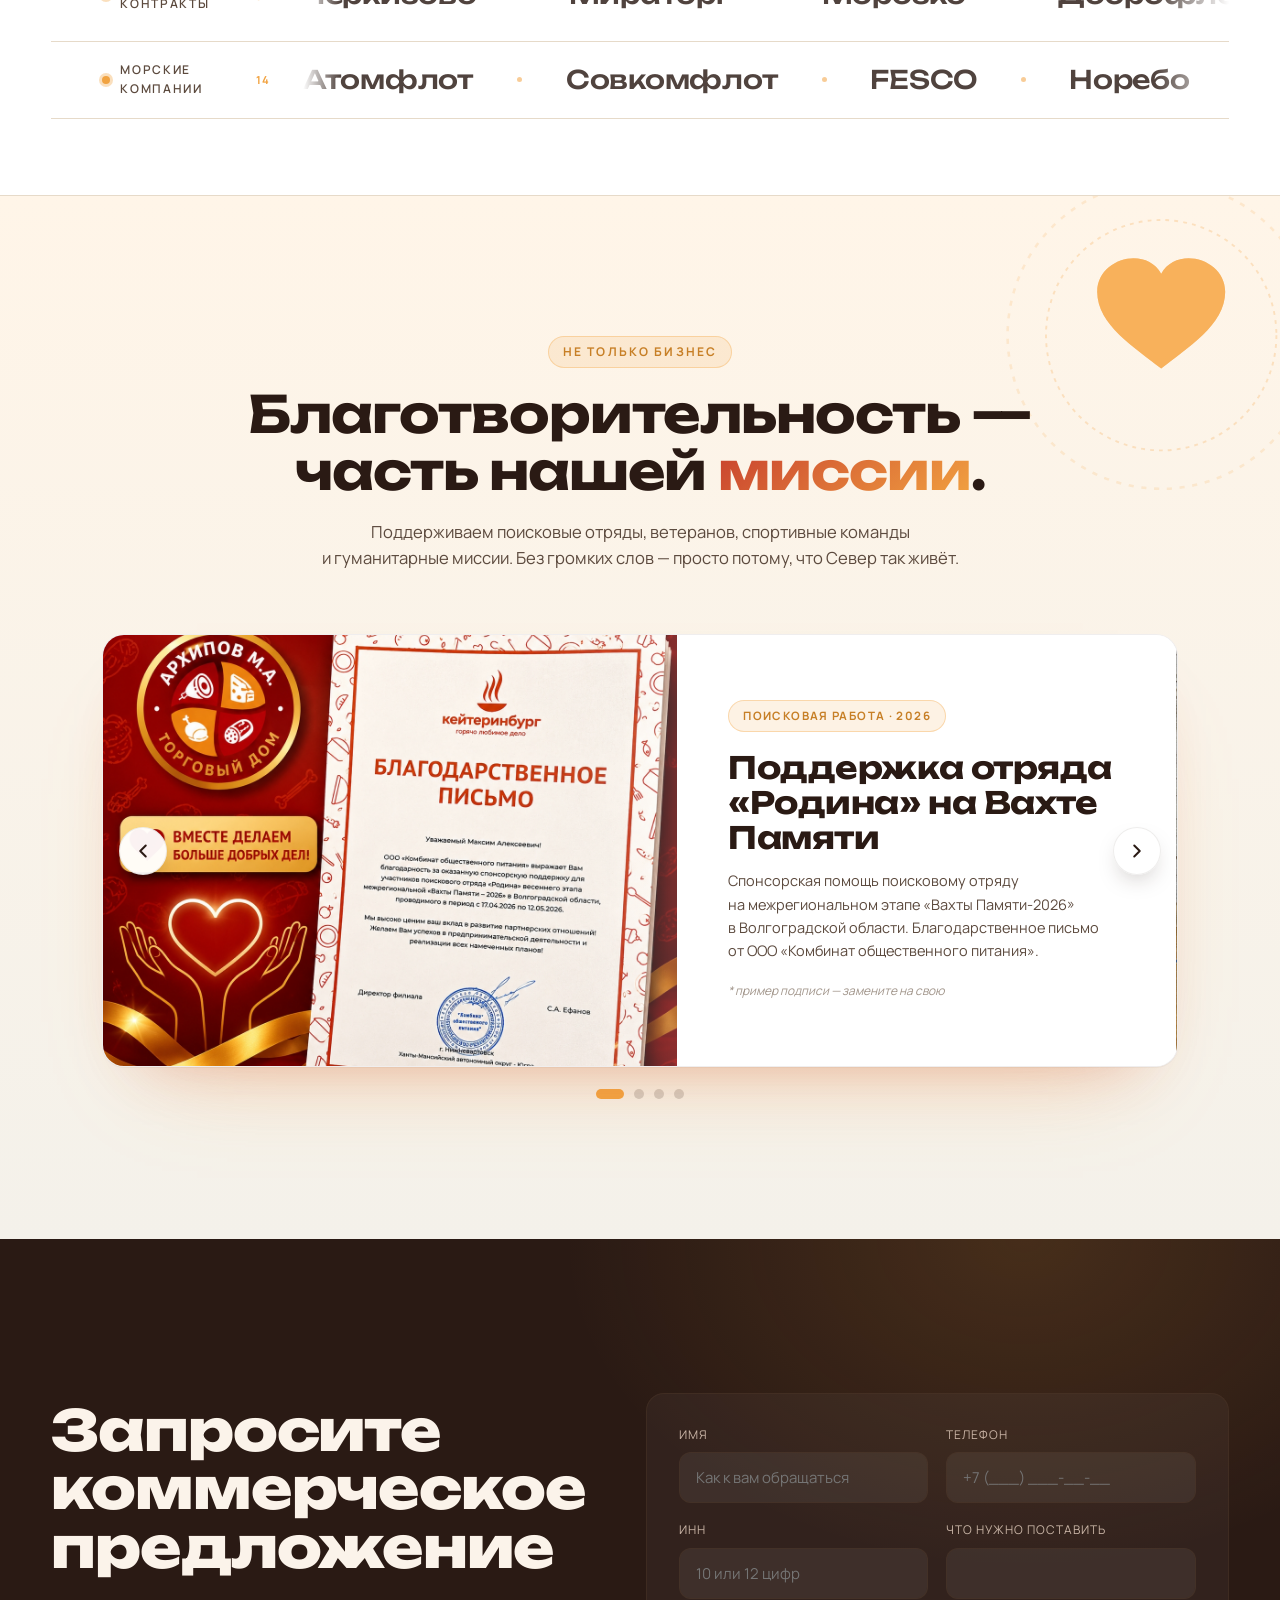
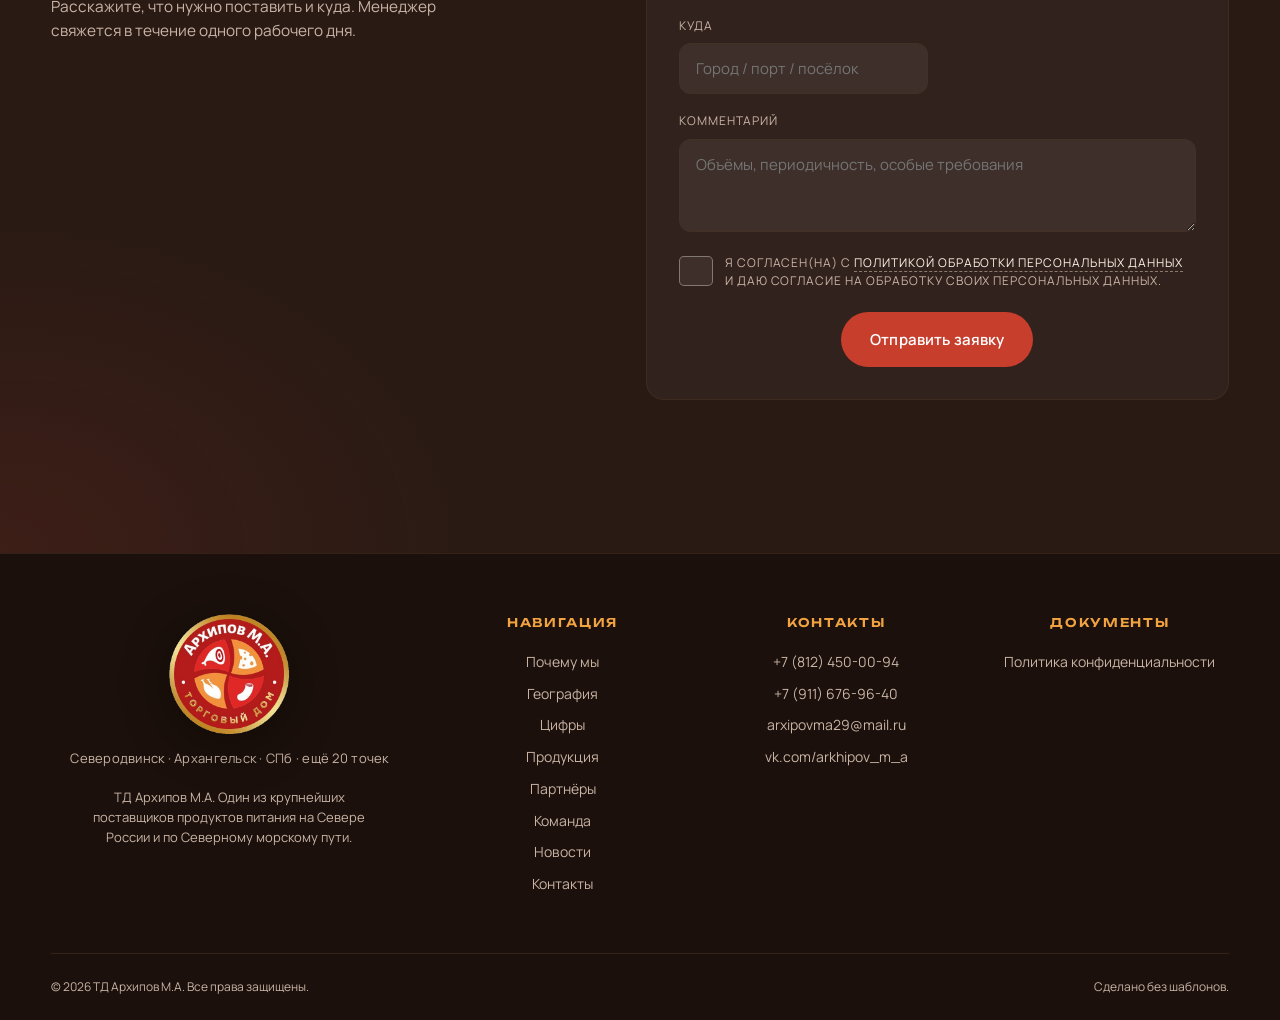
==== commit 3a532012: "Update index.html" ====
--- a/index.html
+++ b/index.html
@@ -538,7 +538,7 @@
         </div>
         <div class="catx__body">
           <h3 class="catx__title">Контейнеры</h3>
-          <p class="catx__desc">Продажа, аренда сухих и&nbsp;реф, ремонт и&nbsp;хранение. Свой парк — более 300&nbsp;единиц.</p>
+          <p class="catx__desc">Продажа, аренда сухих и&nbsp;реф, ремонт и&nbsp;хранение. Свой парк — более 600&nbsp;единиц.</p>
           <span class="catx__more">Подробнее <svg viewBox="0 0 24 24" fill="none"><path d="M5 12h14M13 6l6 6-6 6" stroke="currentColor" stroke-width="2.2" stroke-linecap="round" stroke-linejoin="round"/></svg></span>
         </div>
       </a>
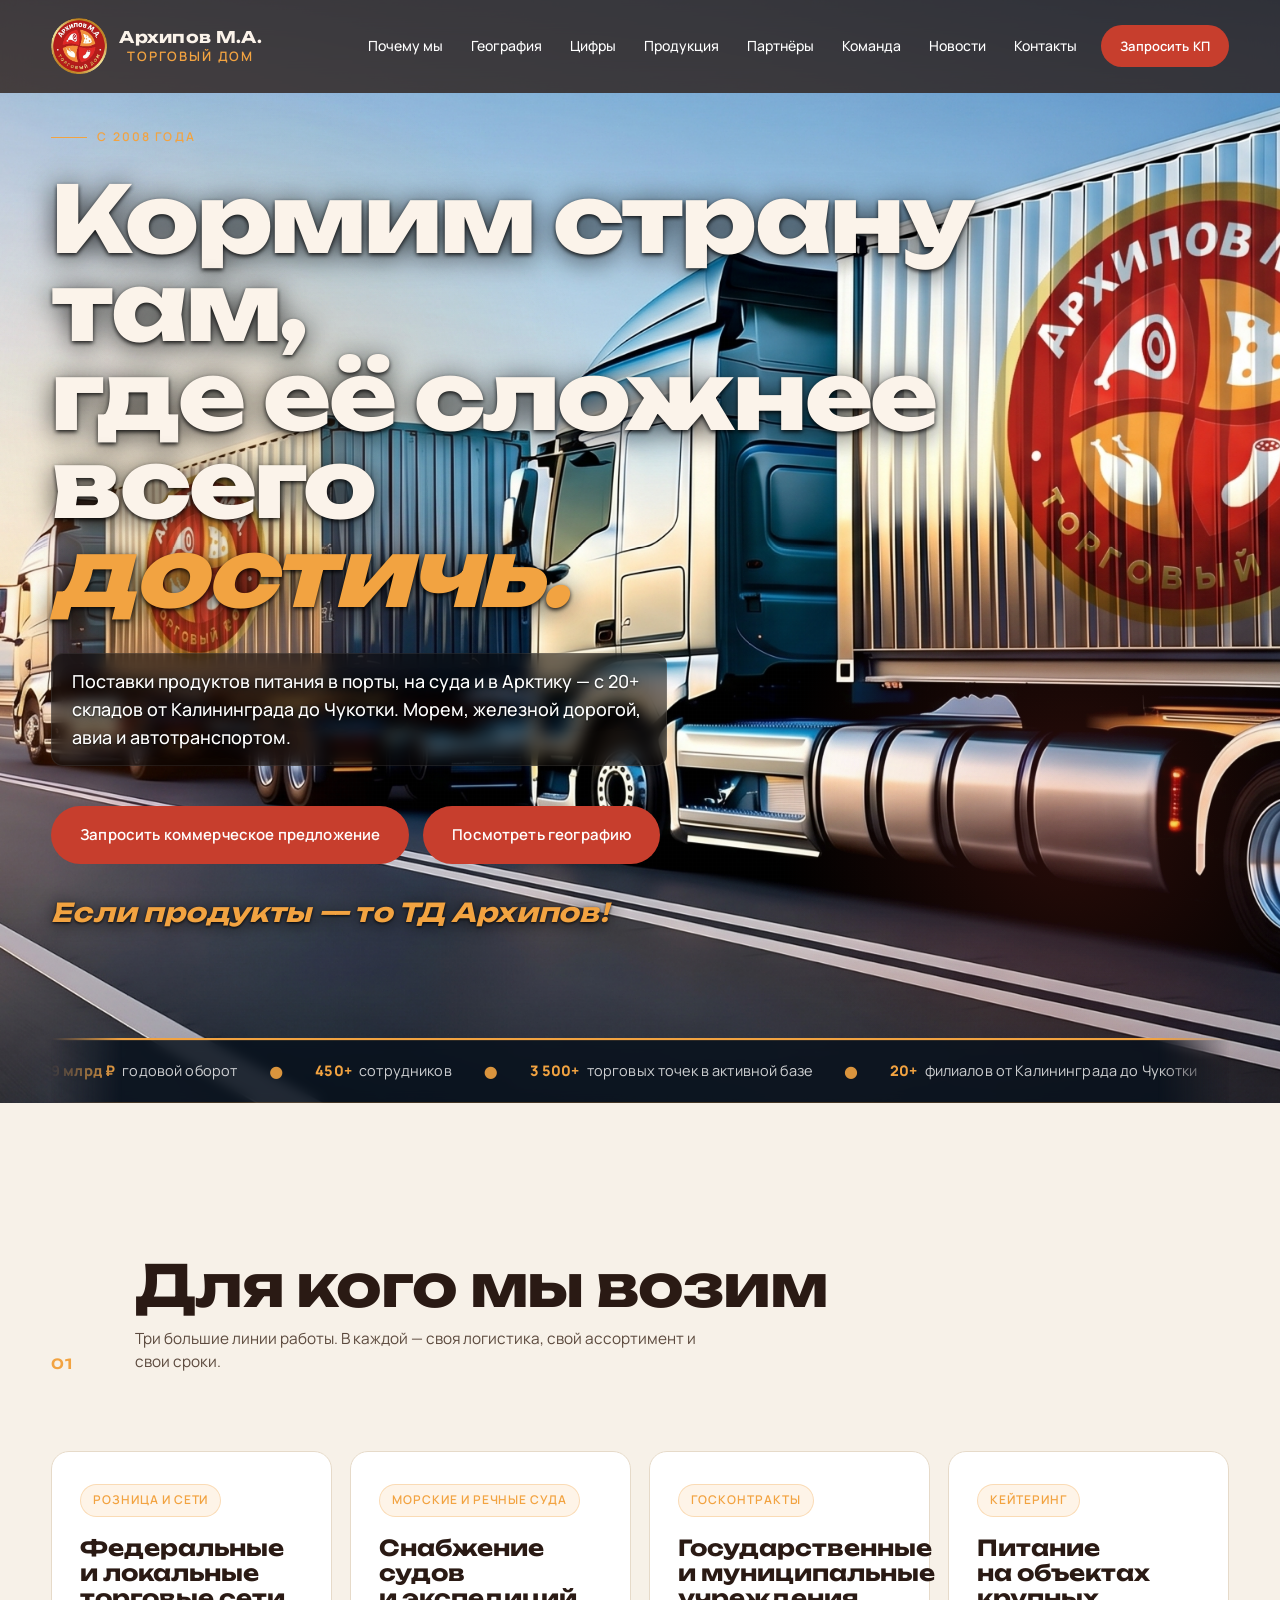
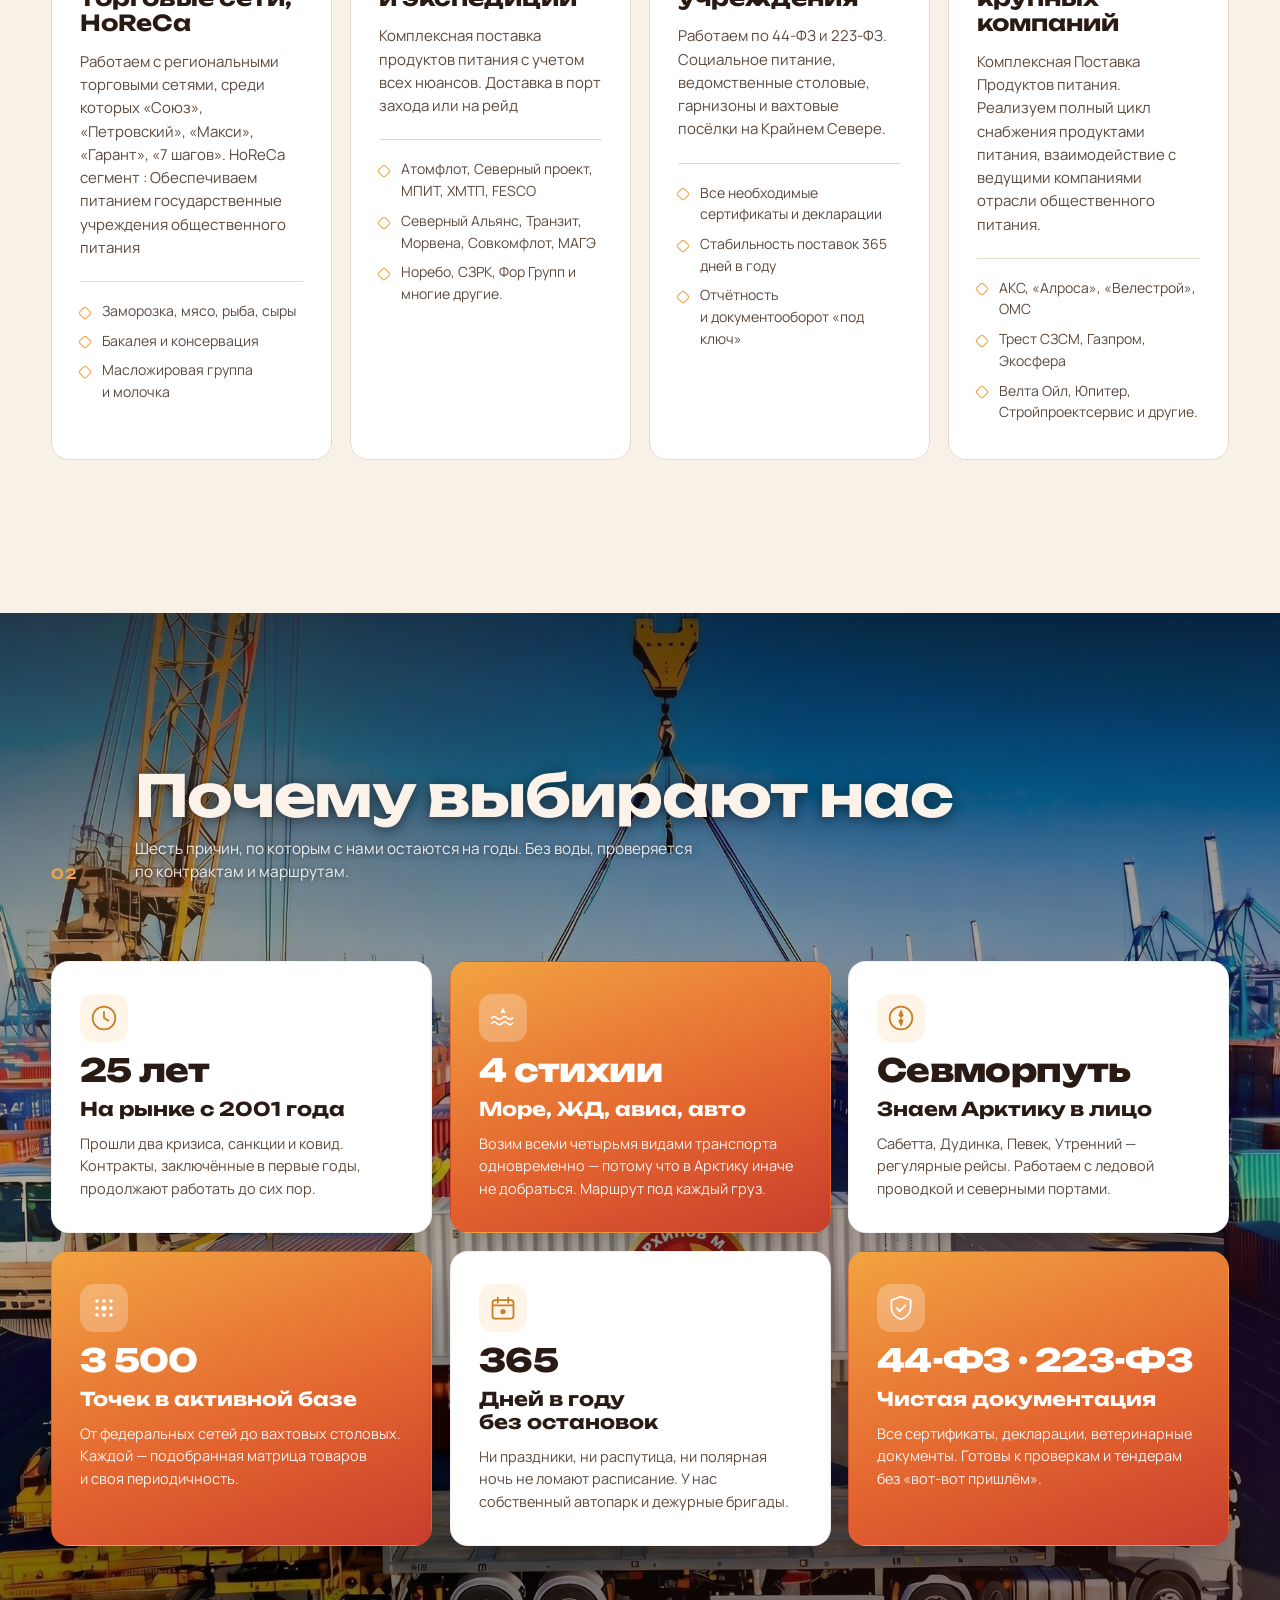
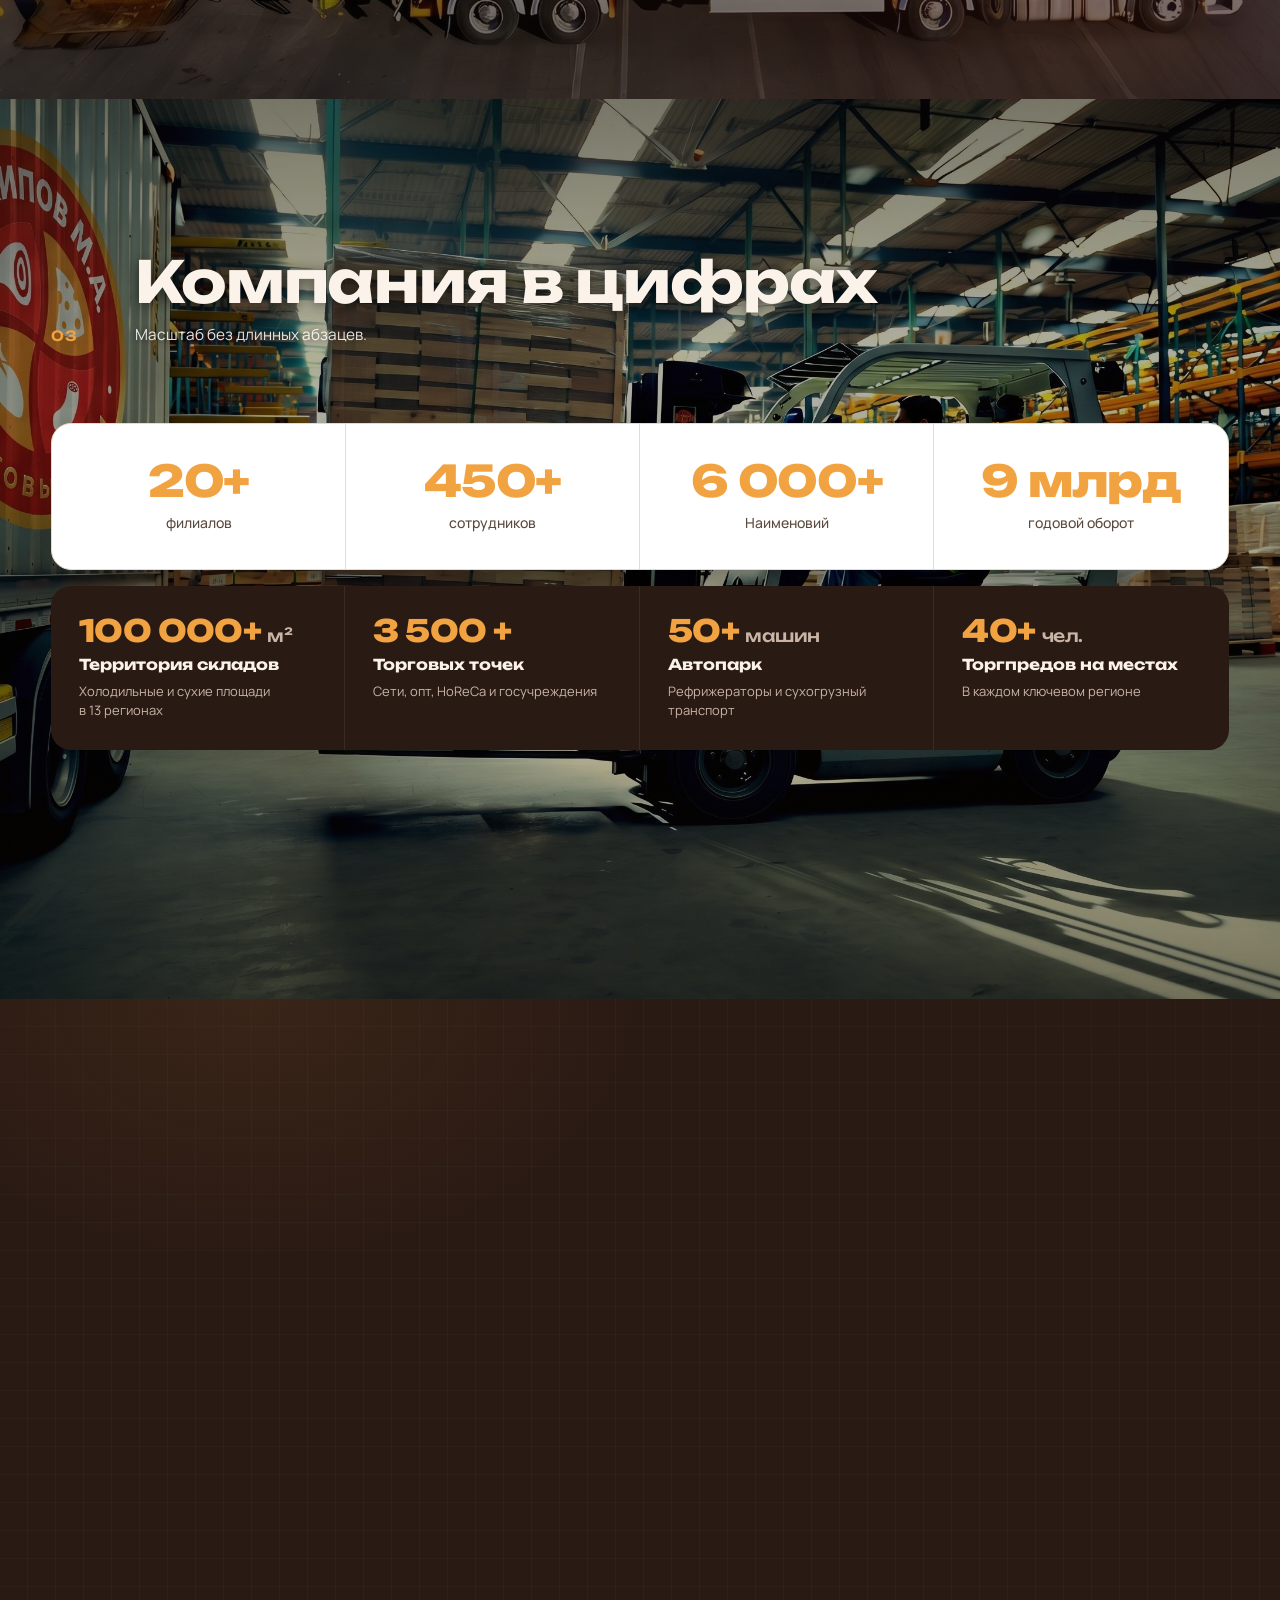
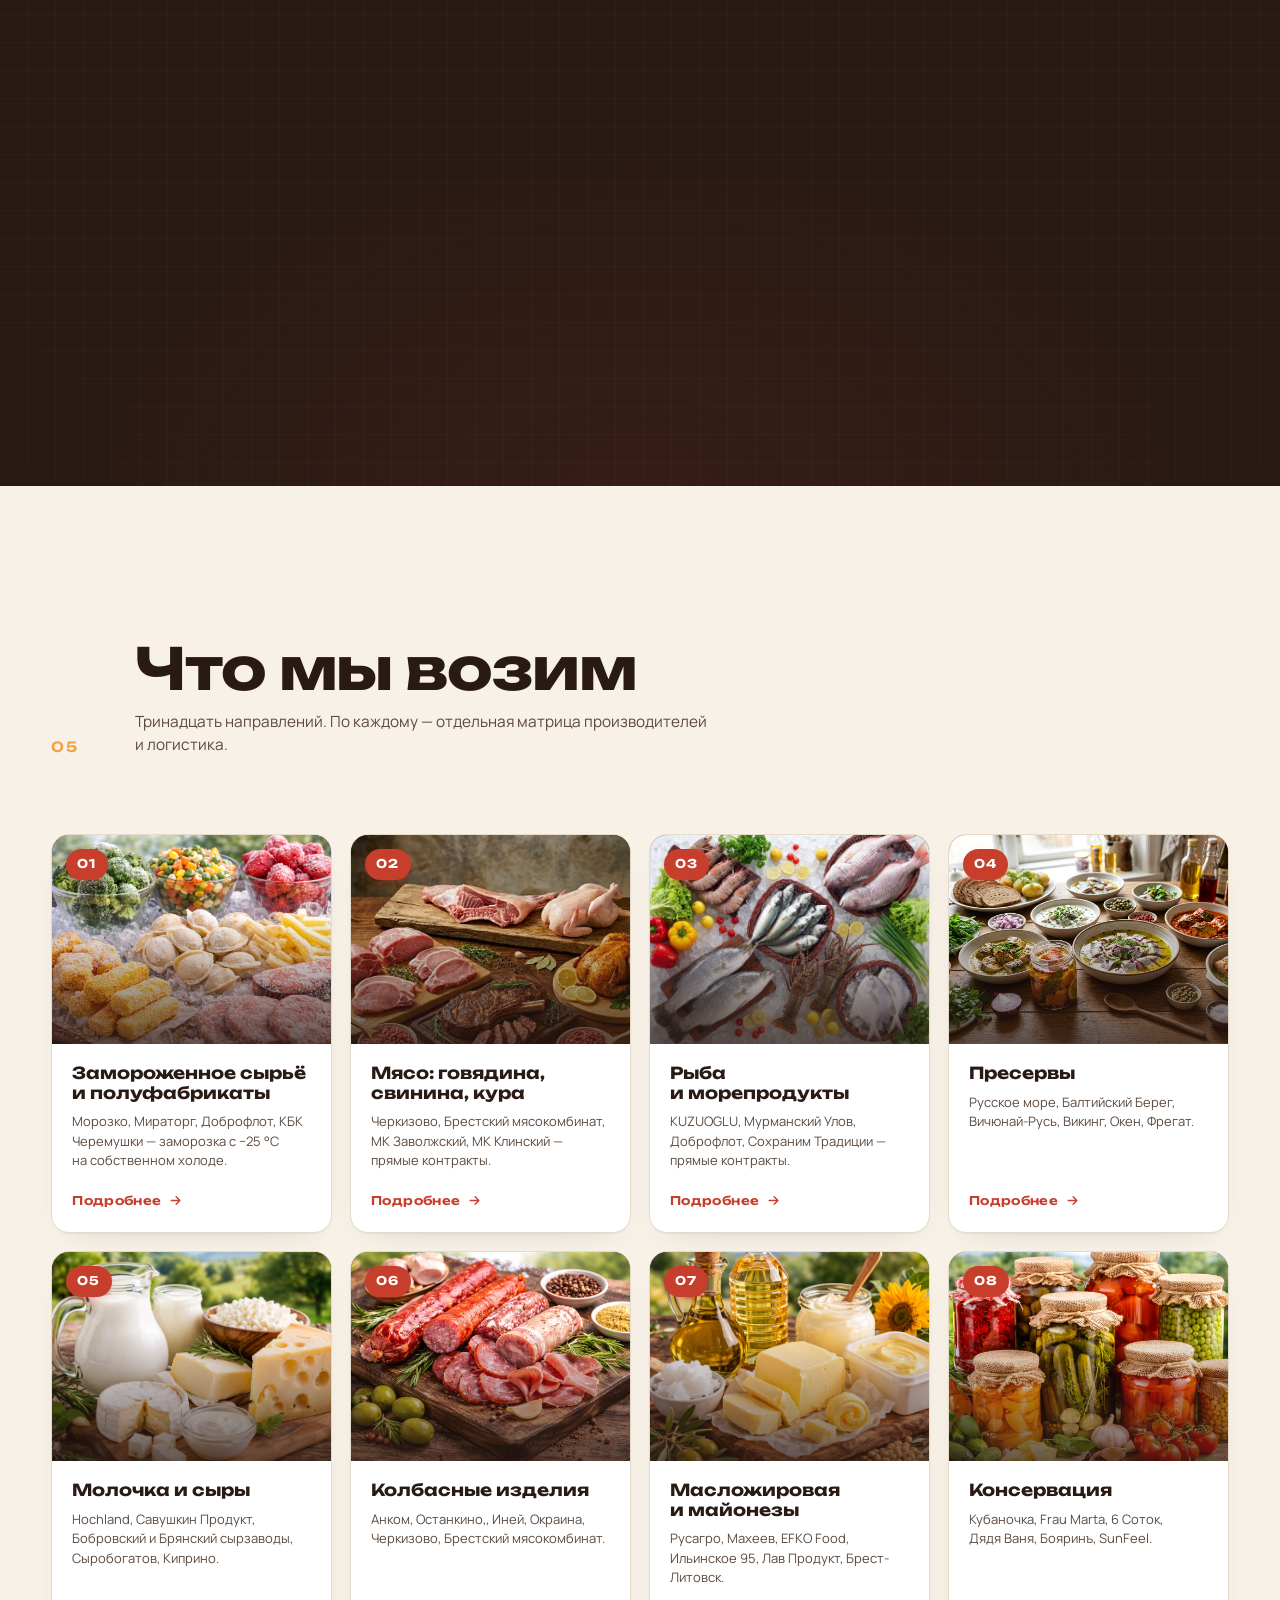
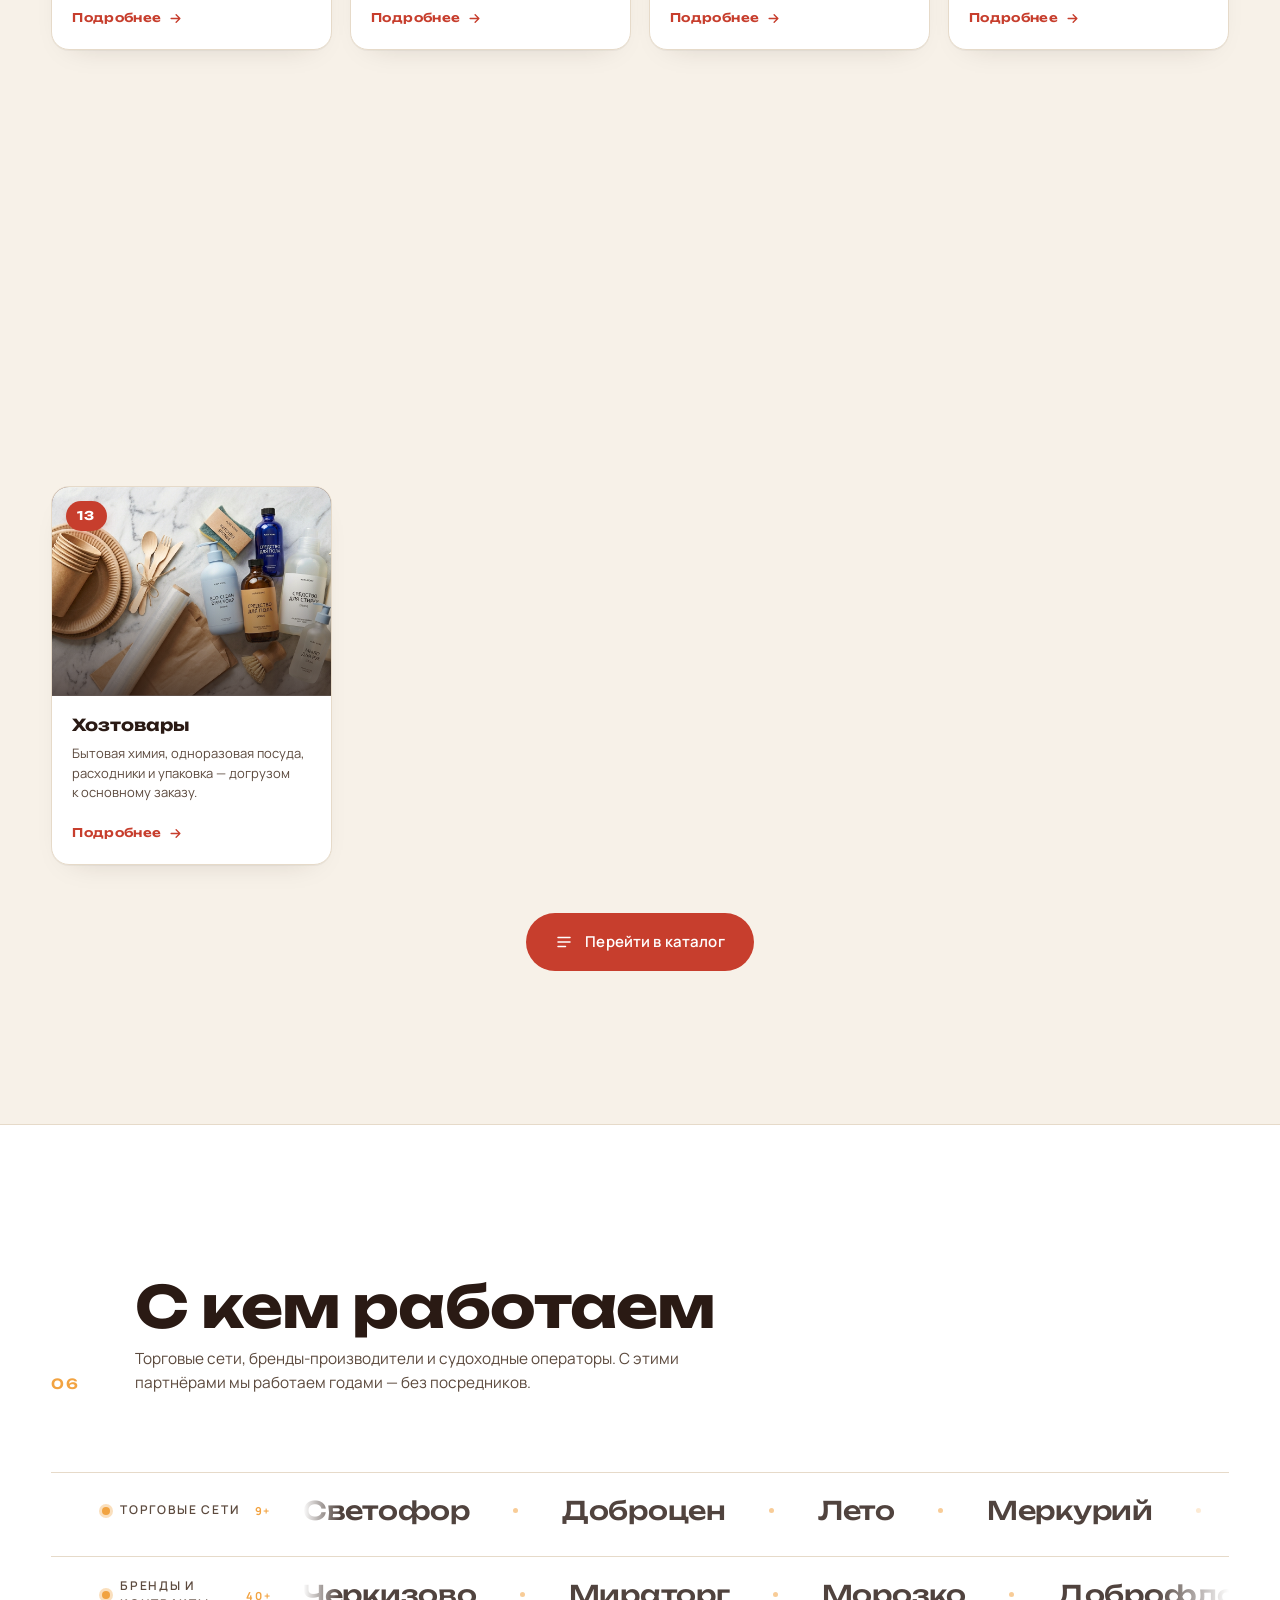
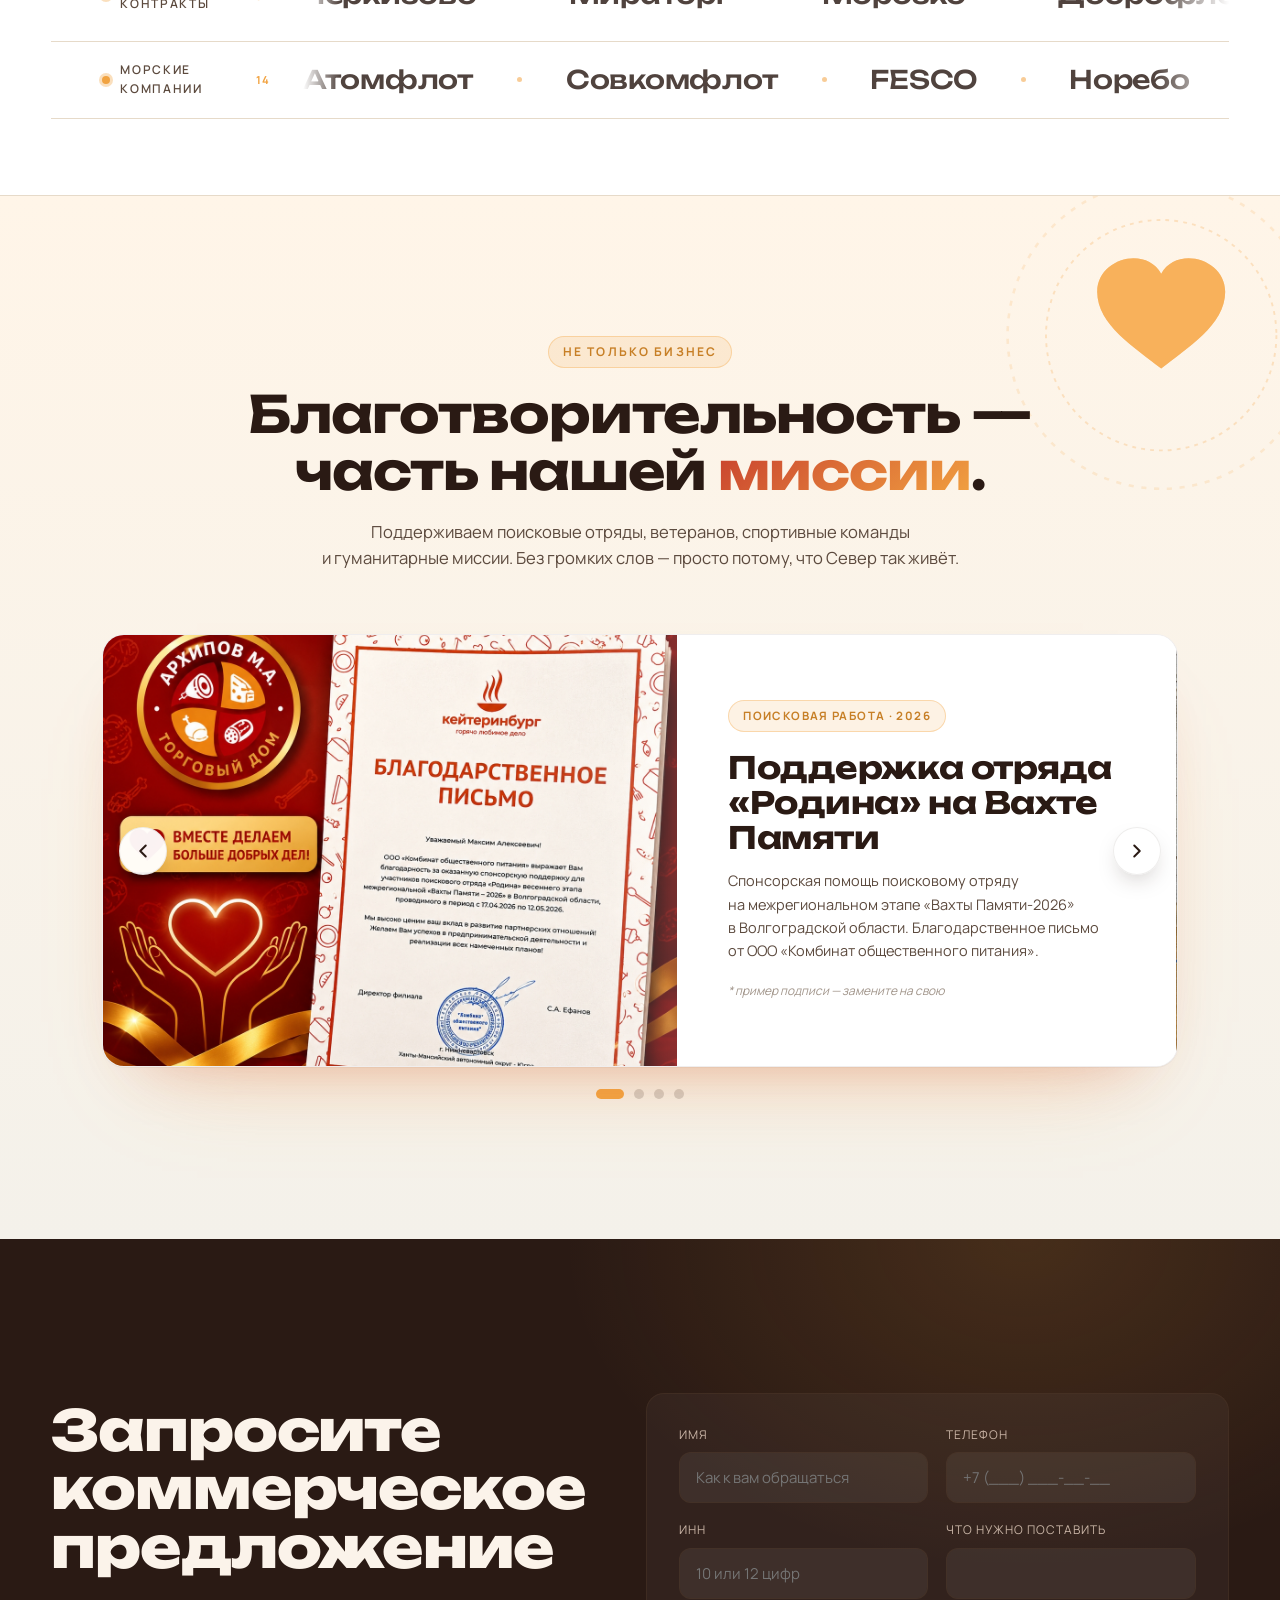
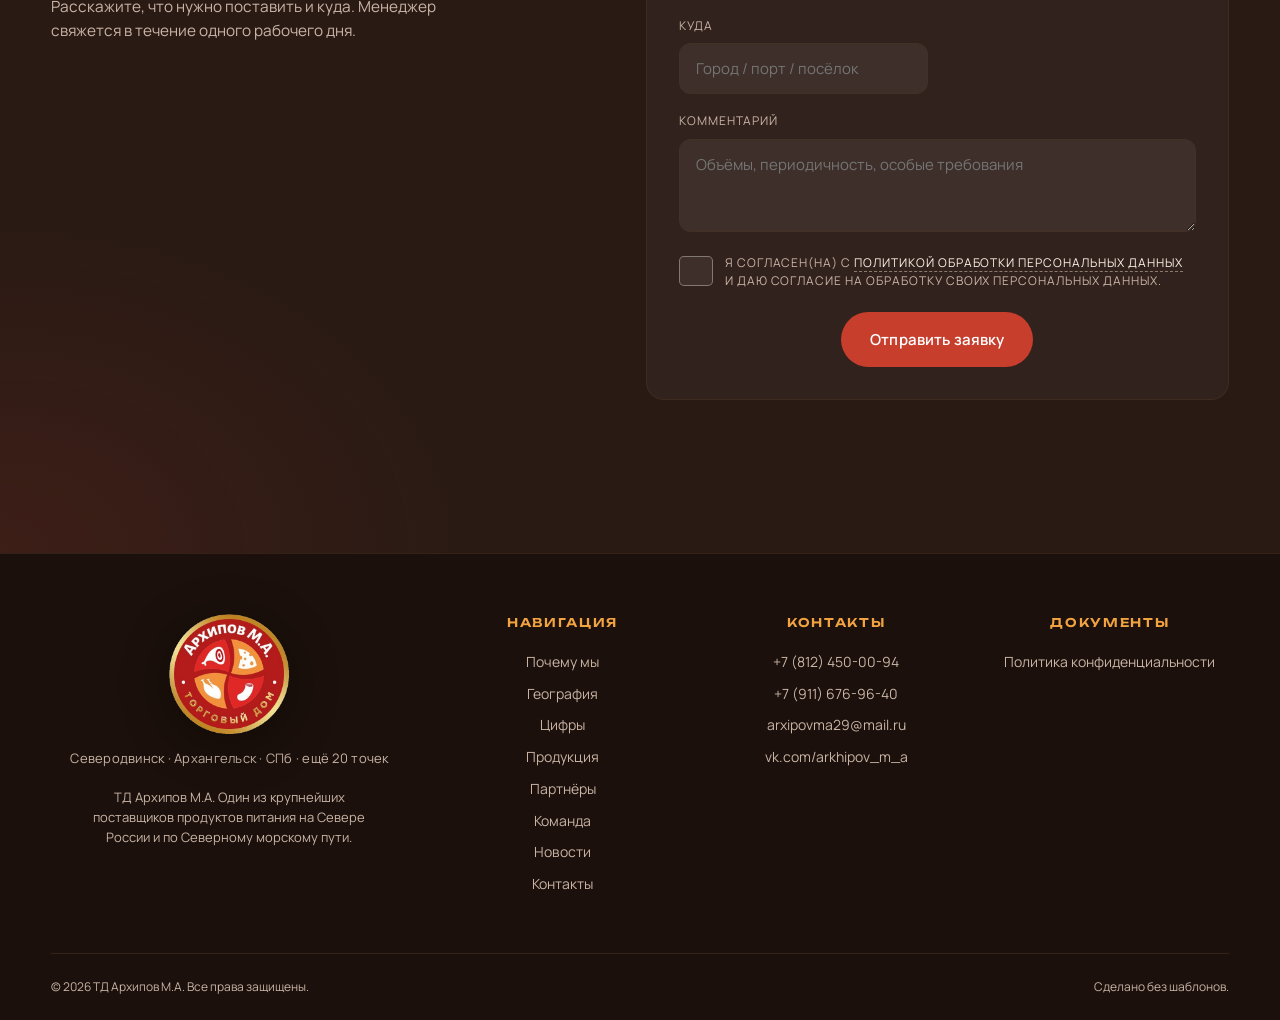
==== commit 456e9e9f: "Improve key site flows Co-authored-by: Max Random <max.random@outlook.com>" ====
--- a/index.html
+++ b/index.html
@@ -818,11 +818,11 @@
         </div>
         <label class="field">
           <span>Имя</span>
-          <input type="text" name="name" placeholder="Как к вам обращаться" required />
+          <input type="text" name="name" placeholder="Как к вам обращаться" autocomplete="name" required />
         </label>
         <label class="field">
           <span>Телефон</span>
-          <input type="tel" name="phone" placeholder="+7 (___) ___-__-__" required />
+          <input type="tel" name="phone" placeholder="+7 (___) ___-__-__" autocomplete="tel" required />
         </label>
         <label class="field">
           <span>ИНН</span>
@@ -847,7 +847,7 @@
         <div class="field field--full field--actions">
           <button type="submit" class="btn btn--solid btn--lg">Отправить заявку</button>
         </div>
-        <p class="contact__success" id="contactSuccess" hidden>
+        <p class="contact__success" id="contactSuccess" role="status" aria-live="polite" aria-atomic="true" hidden>
           Спасибо! Заявка принята.
         </p>
       </form>
